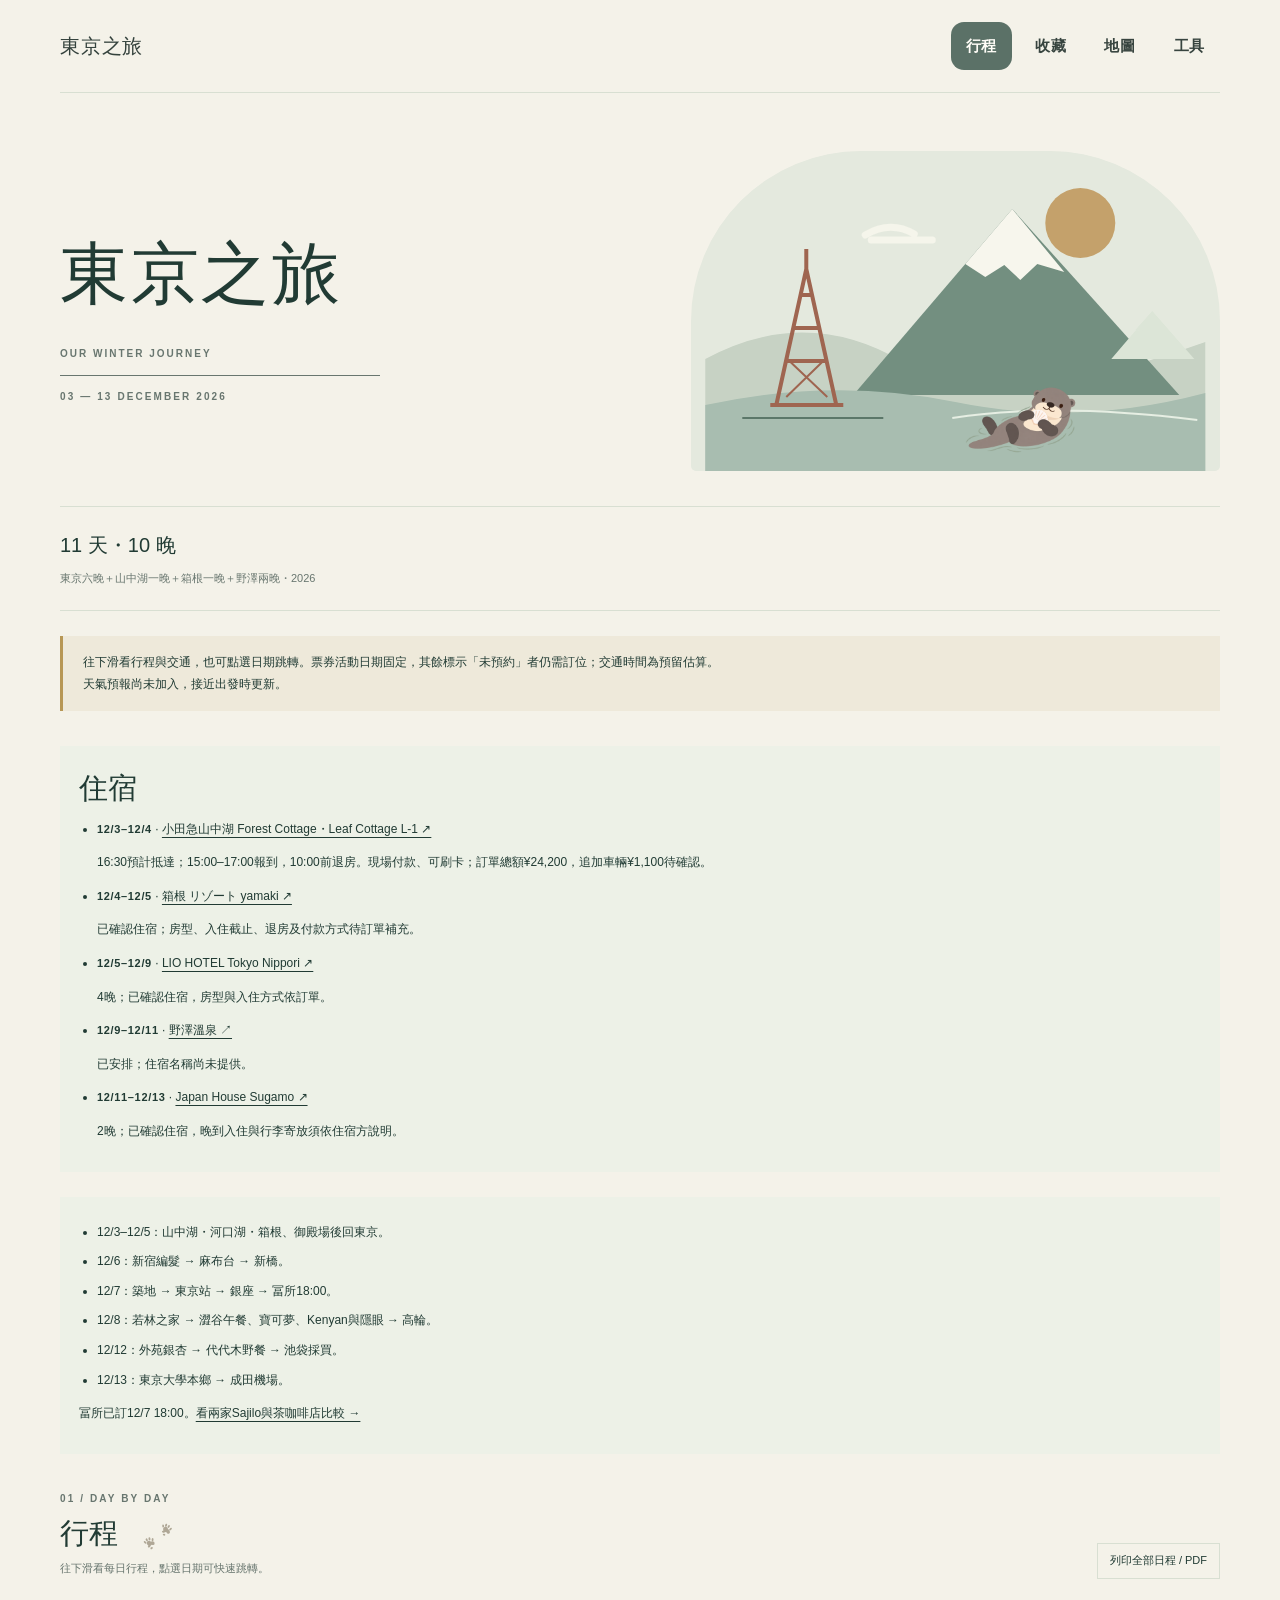
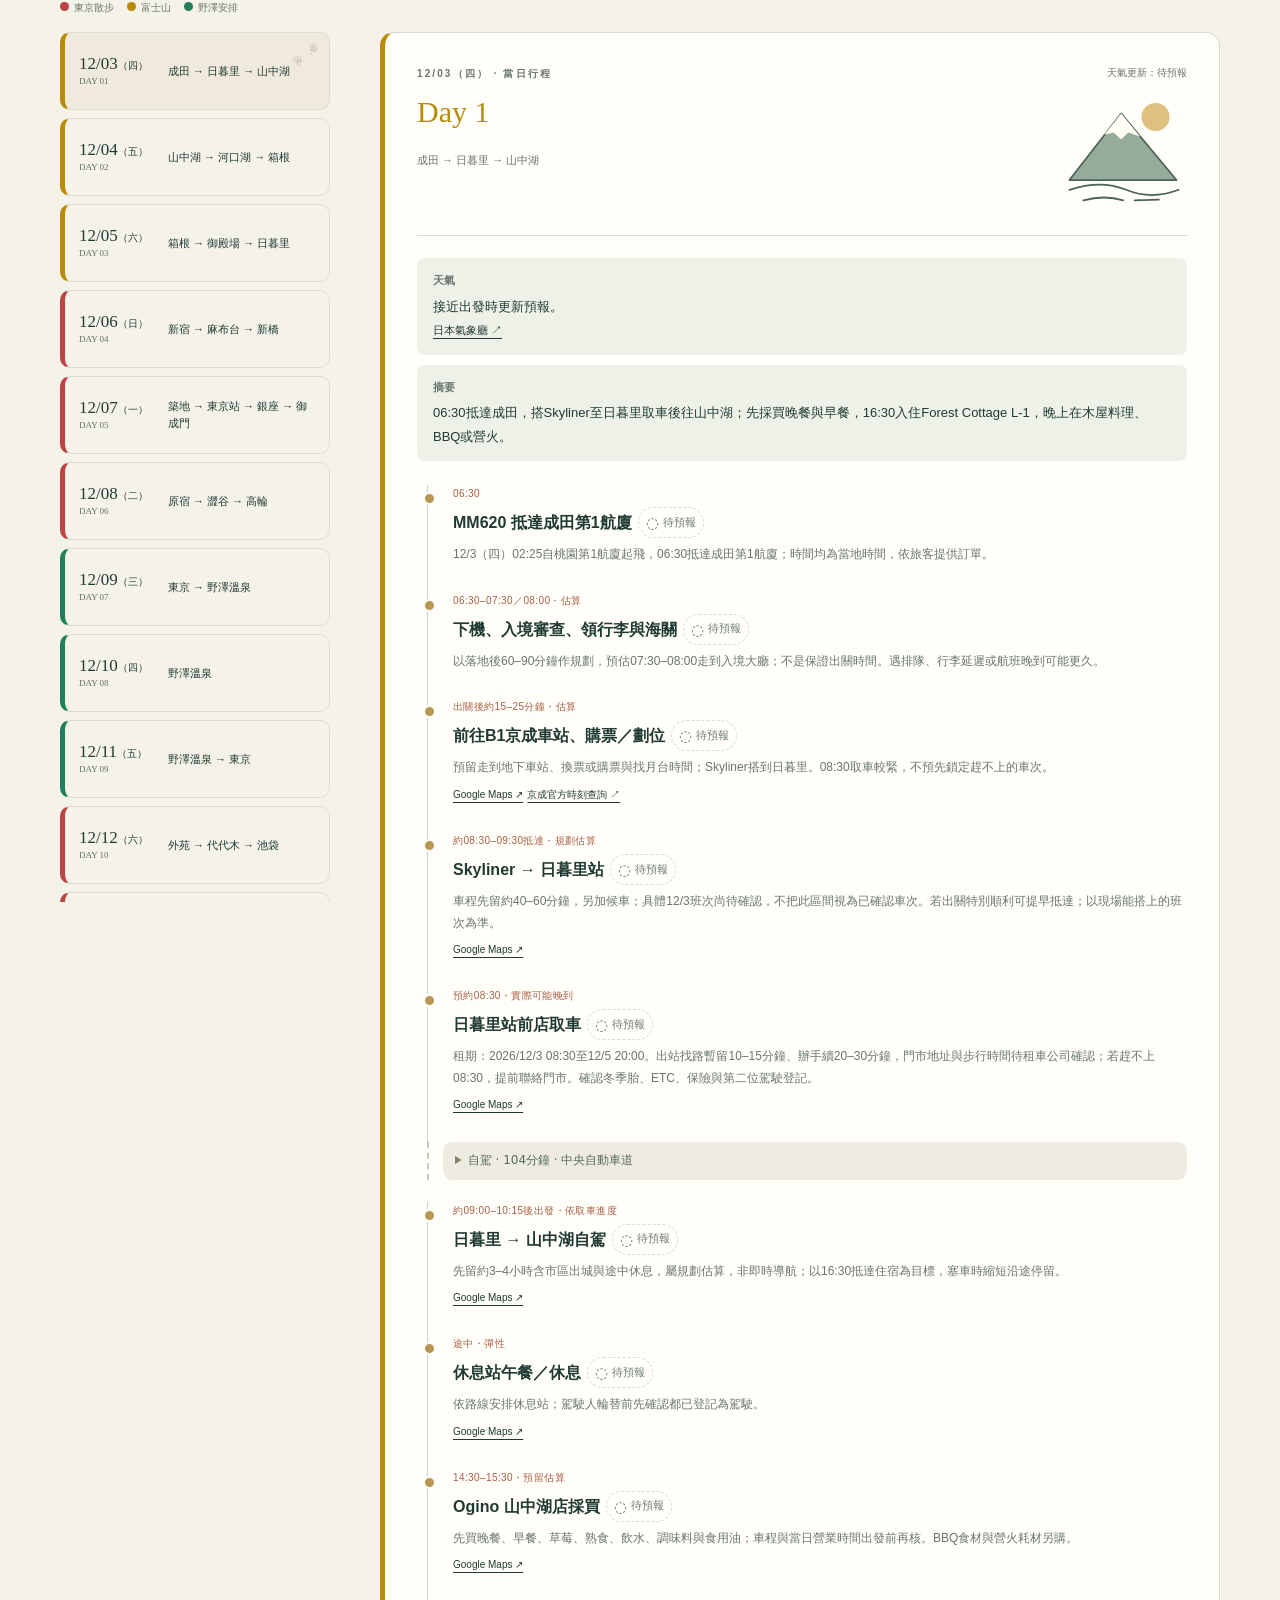
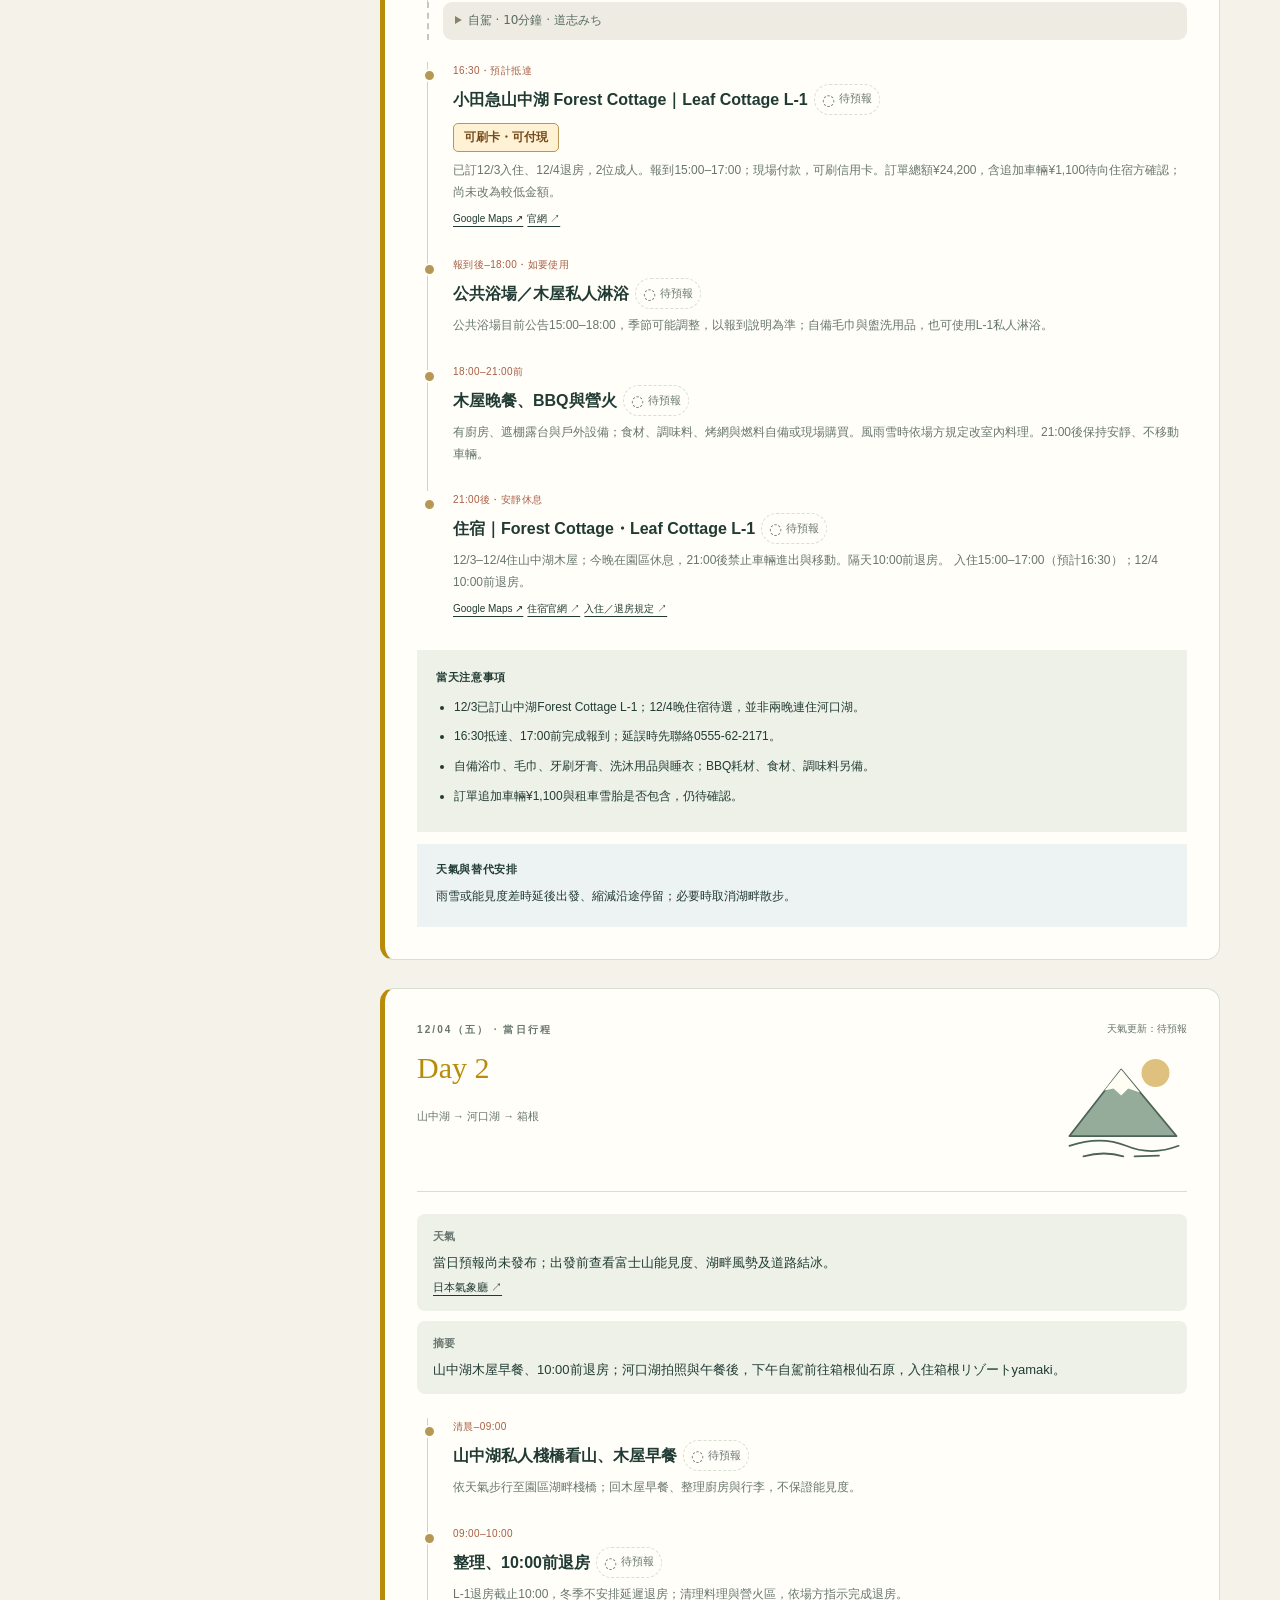
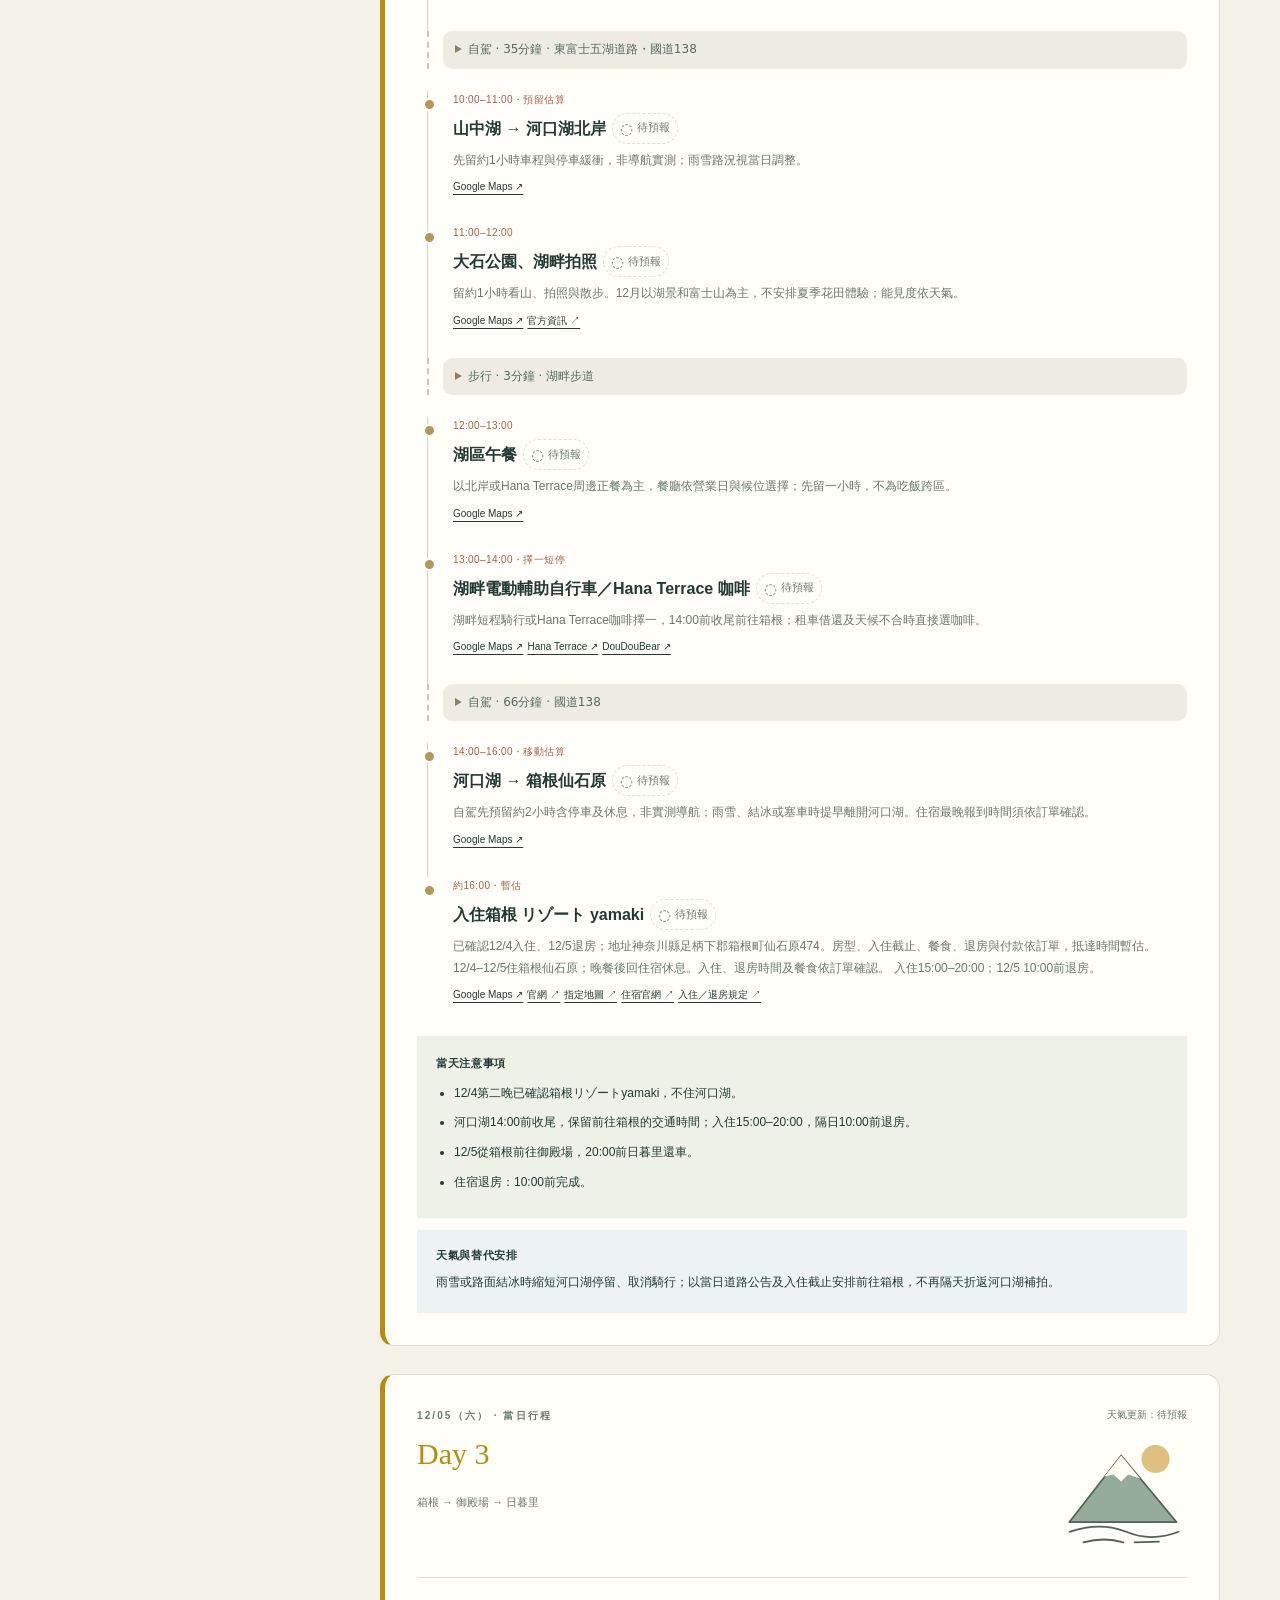
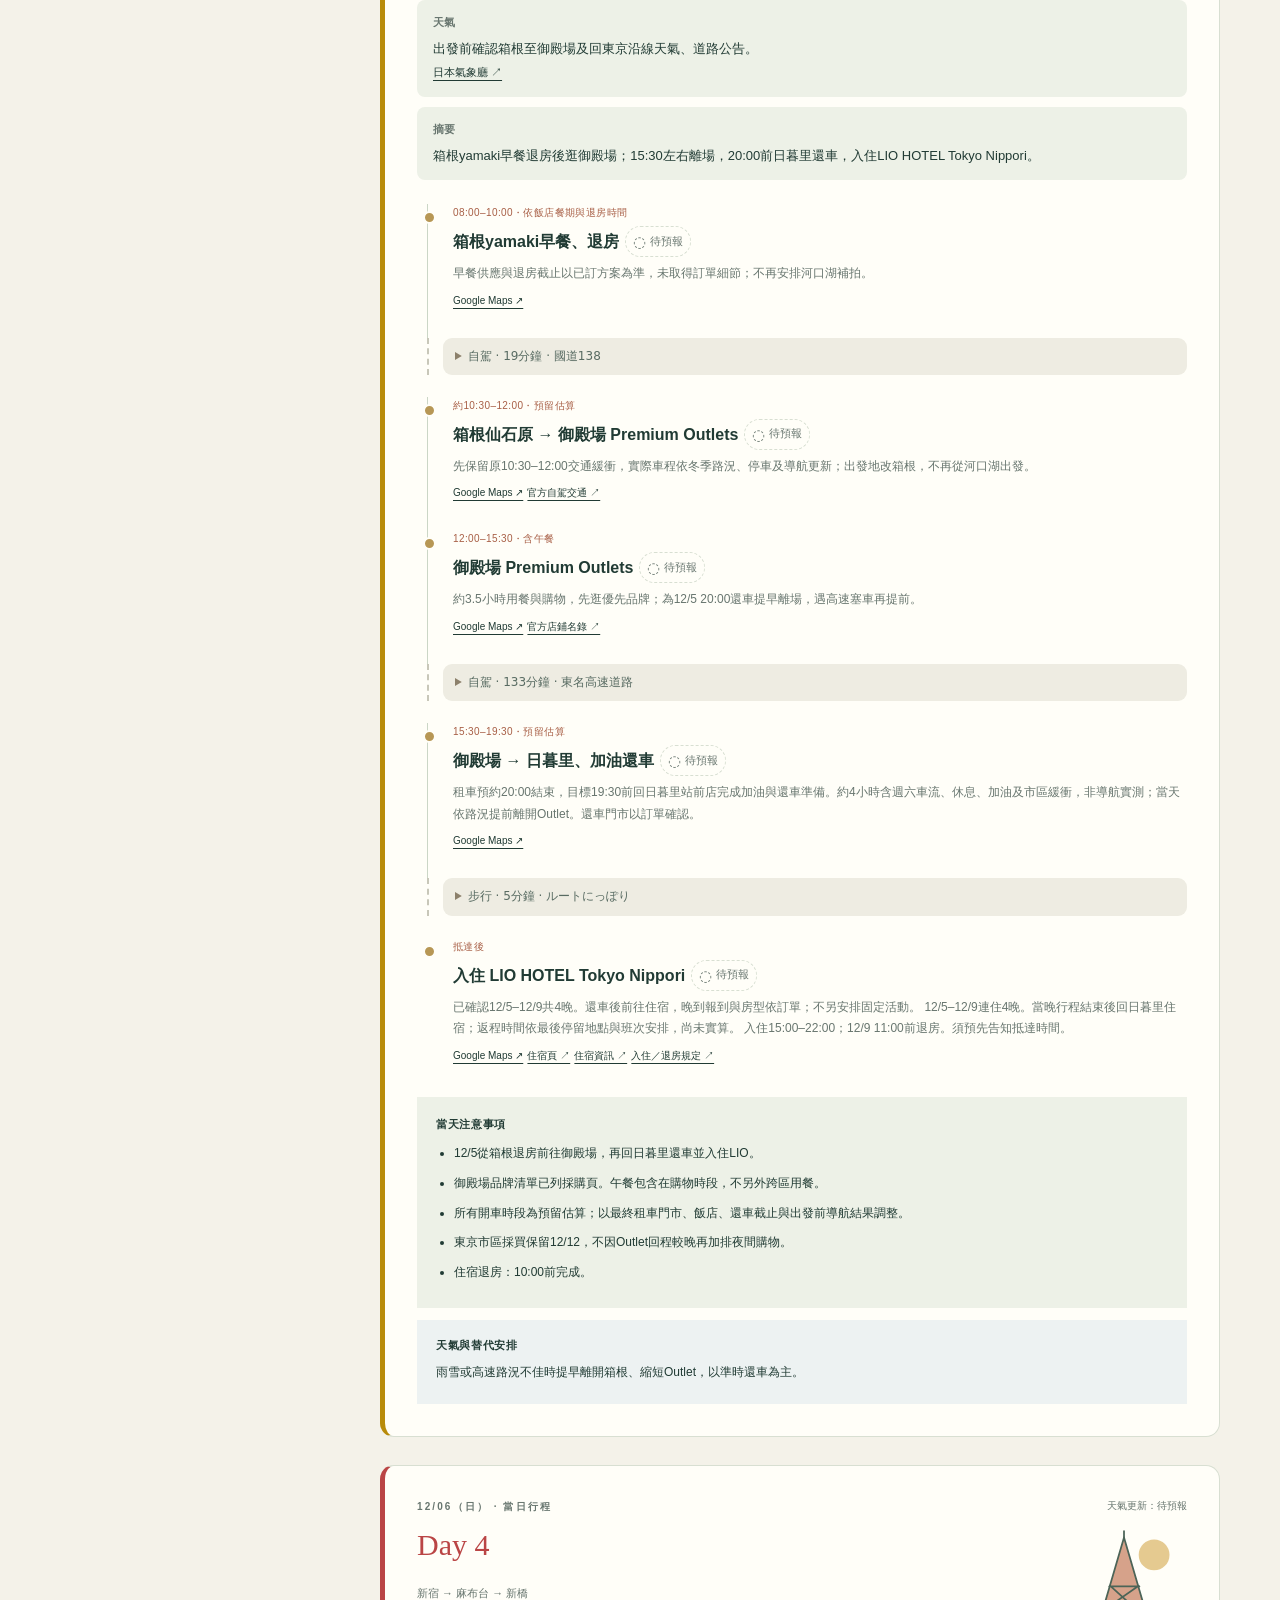
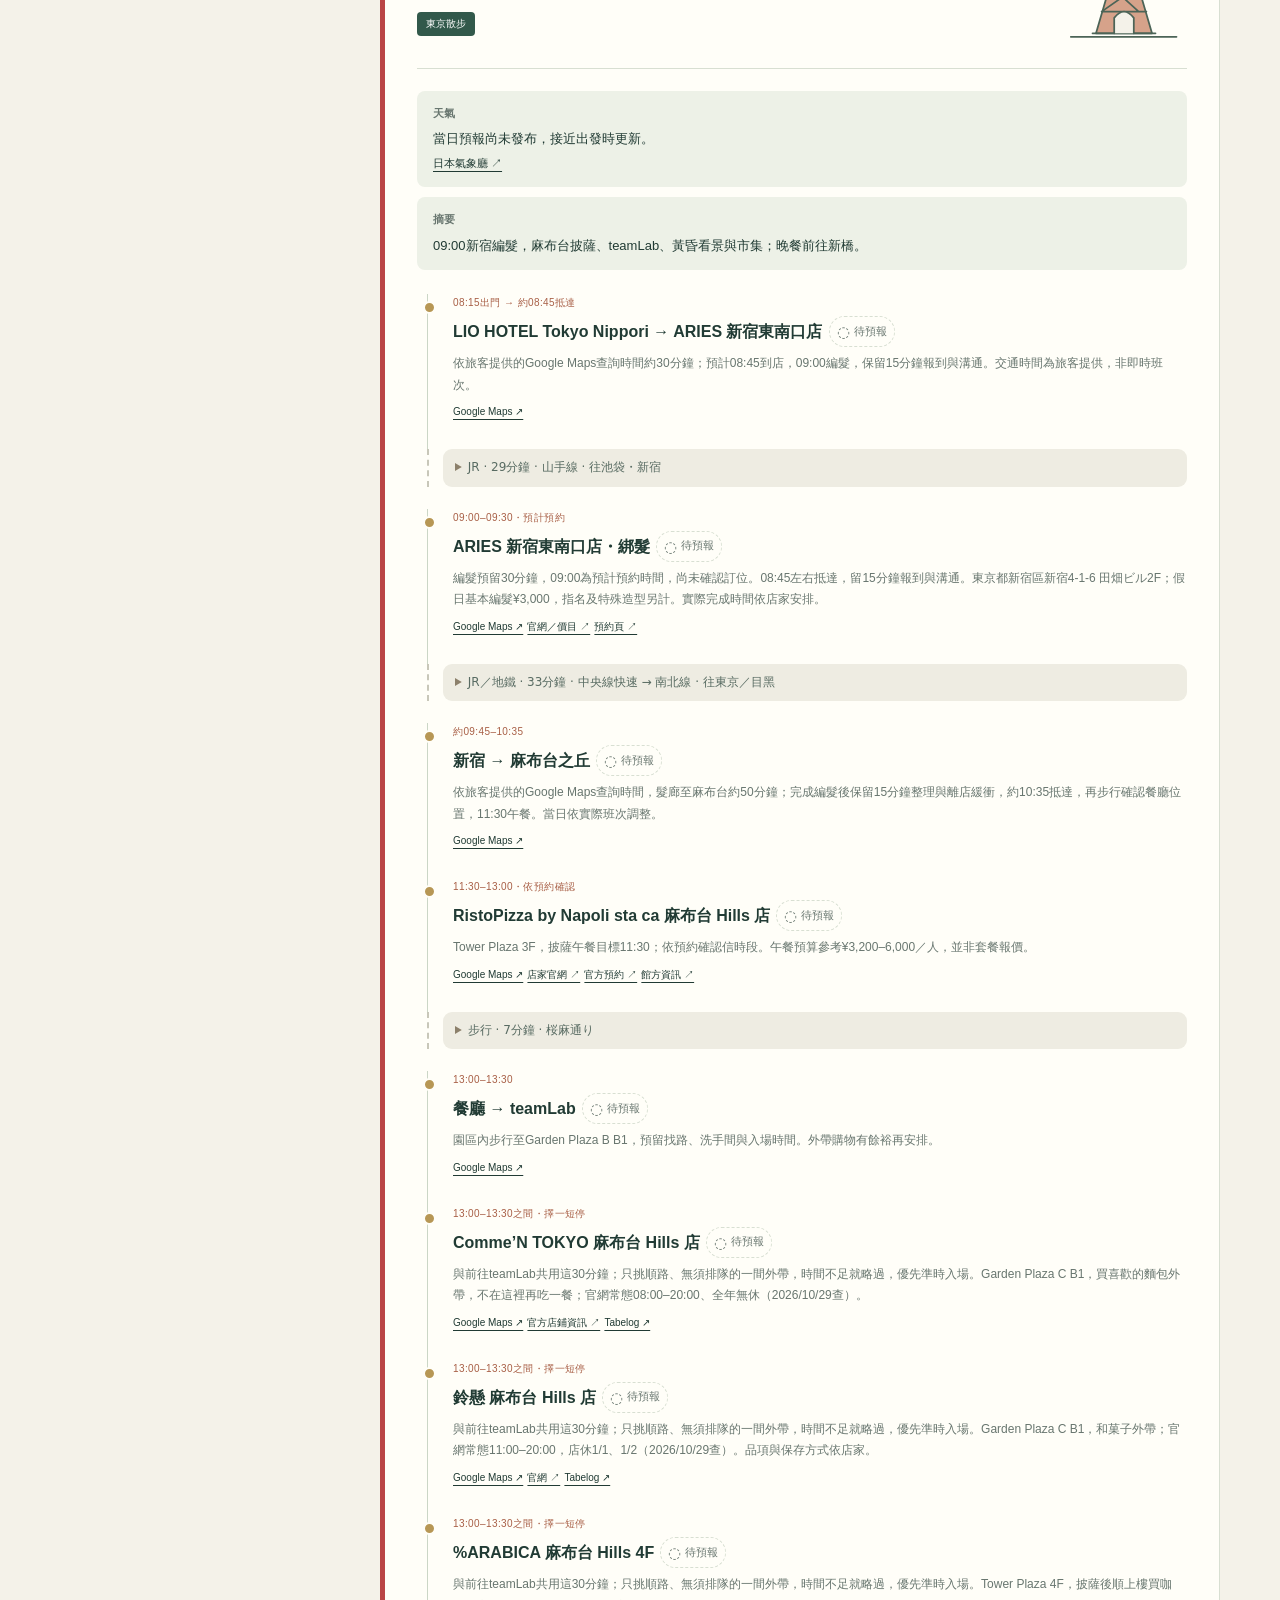
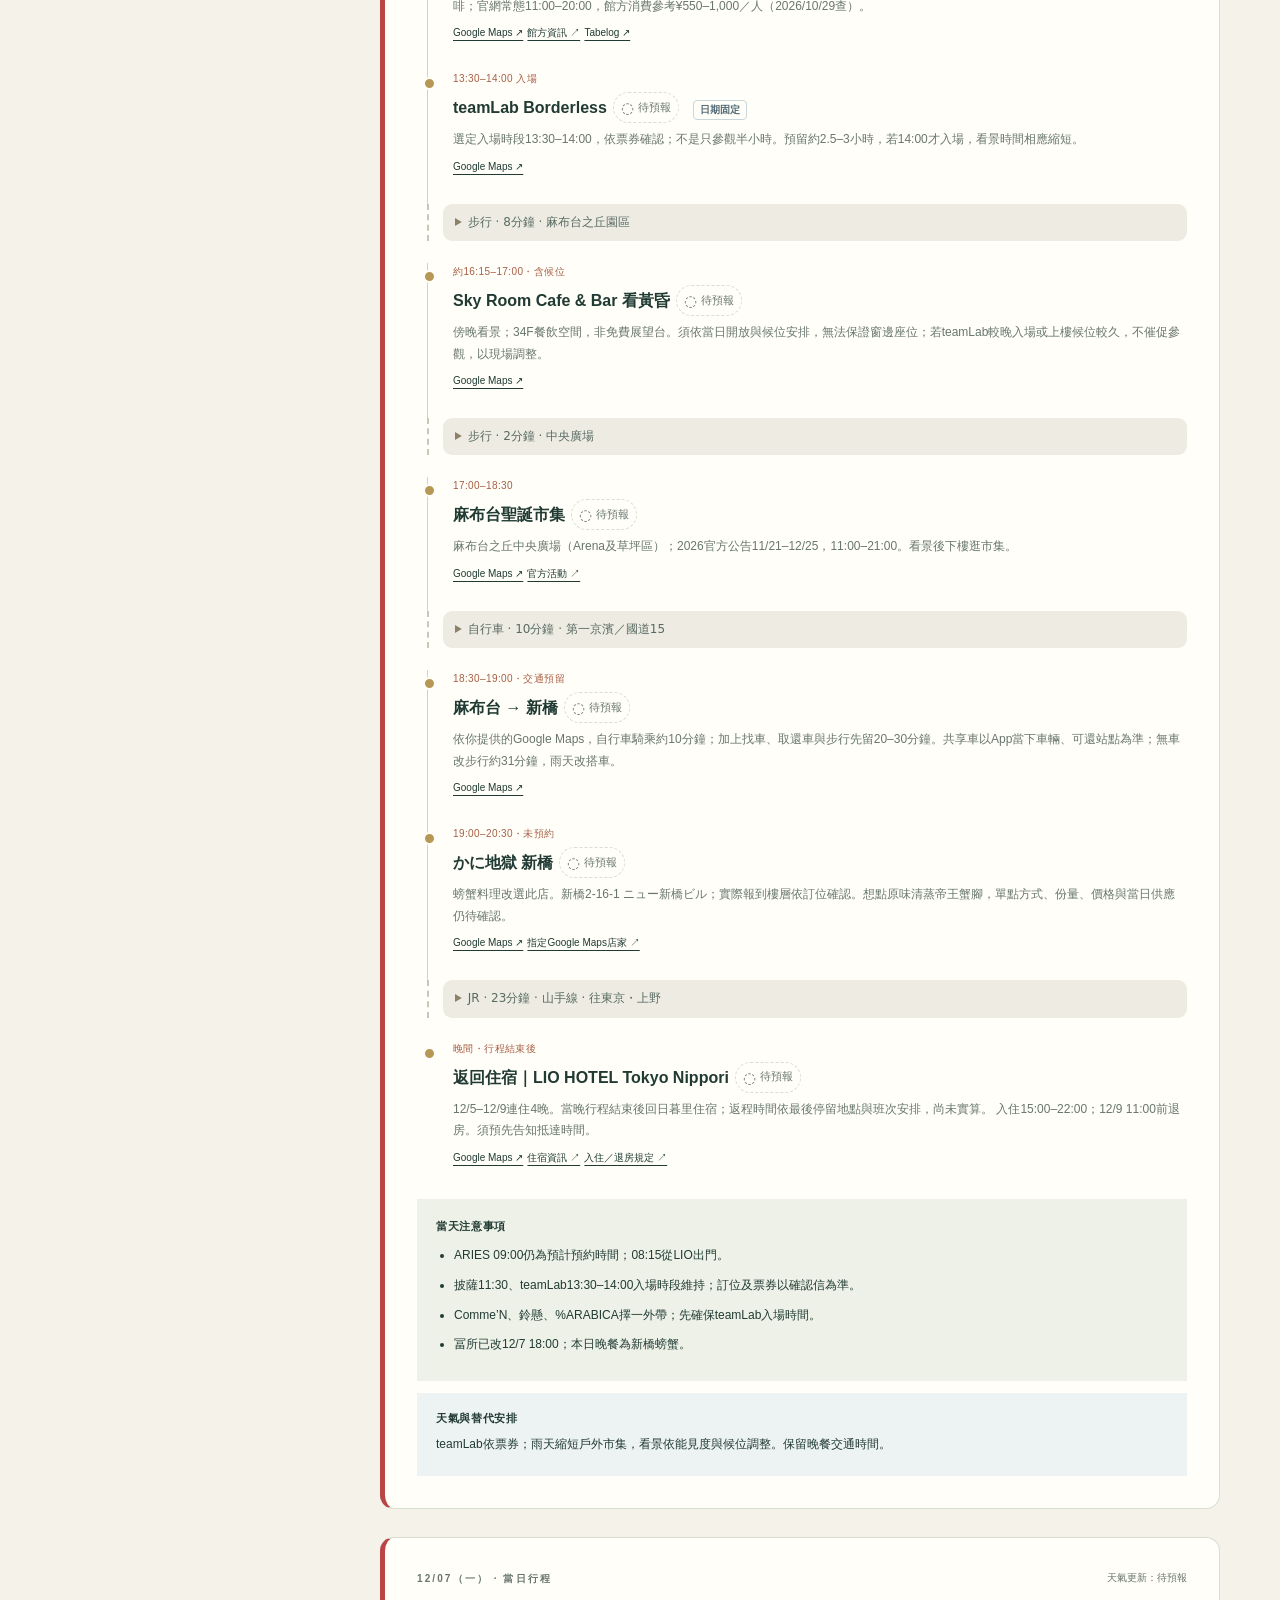
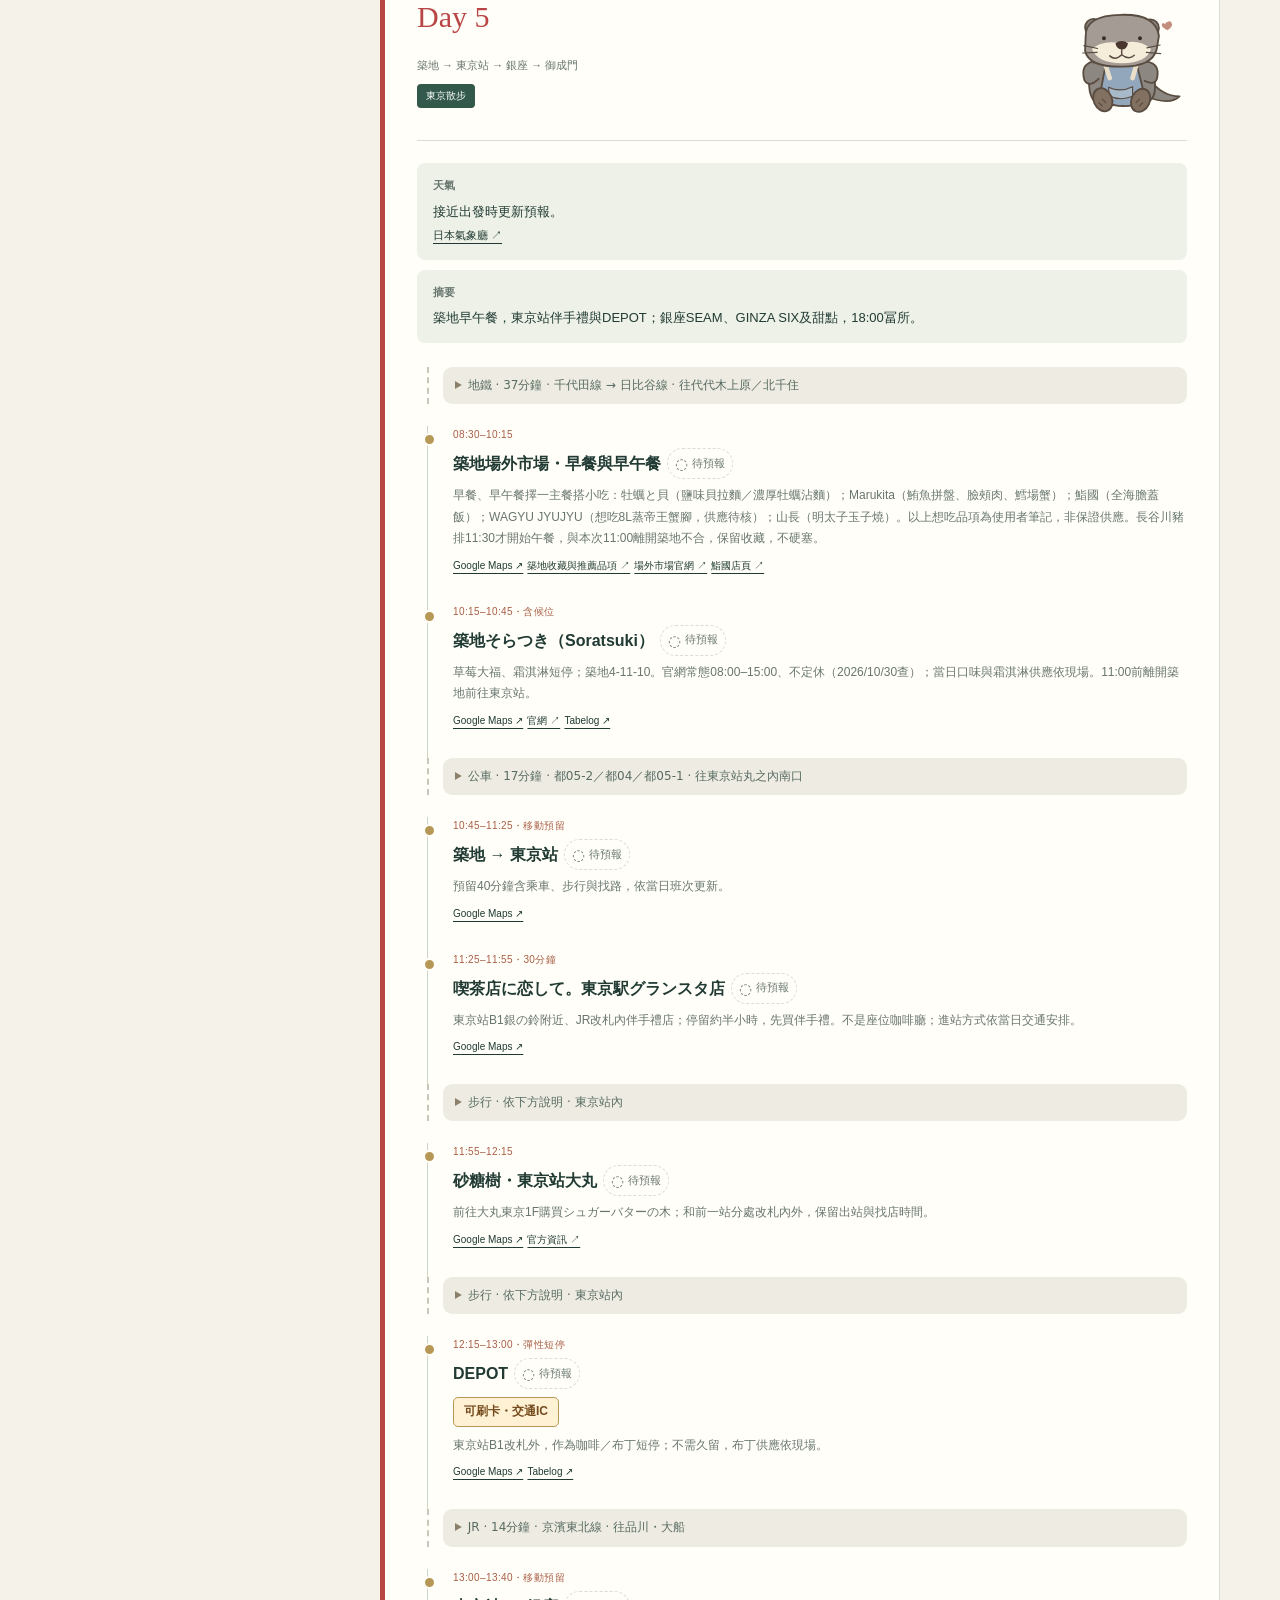
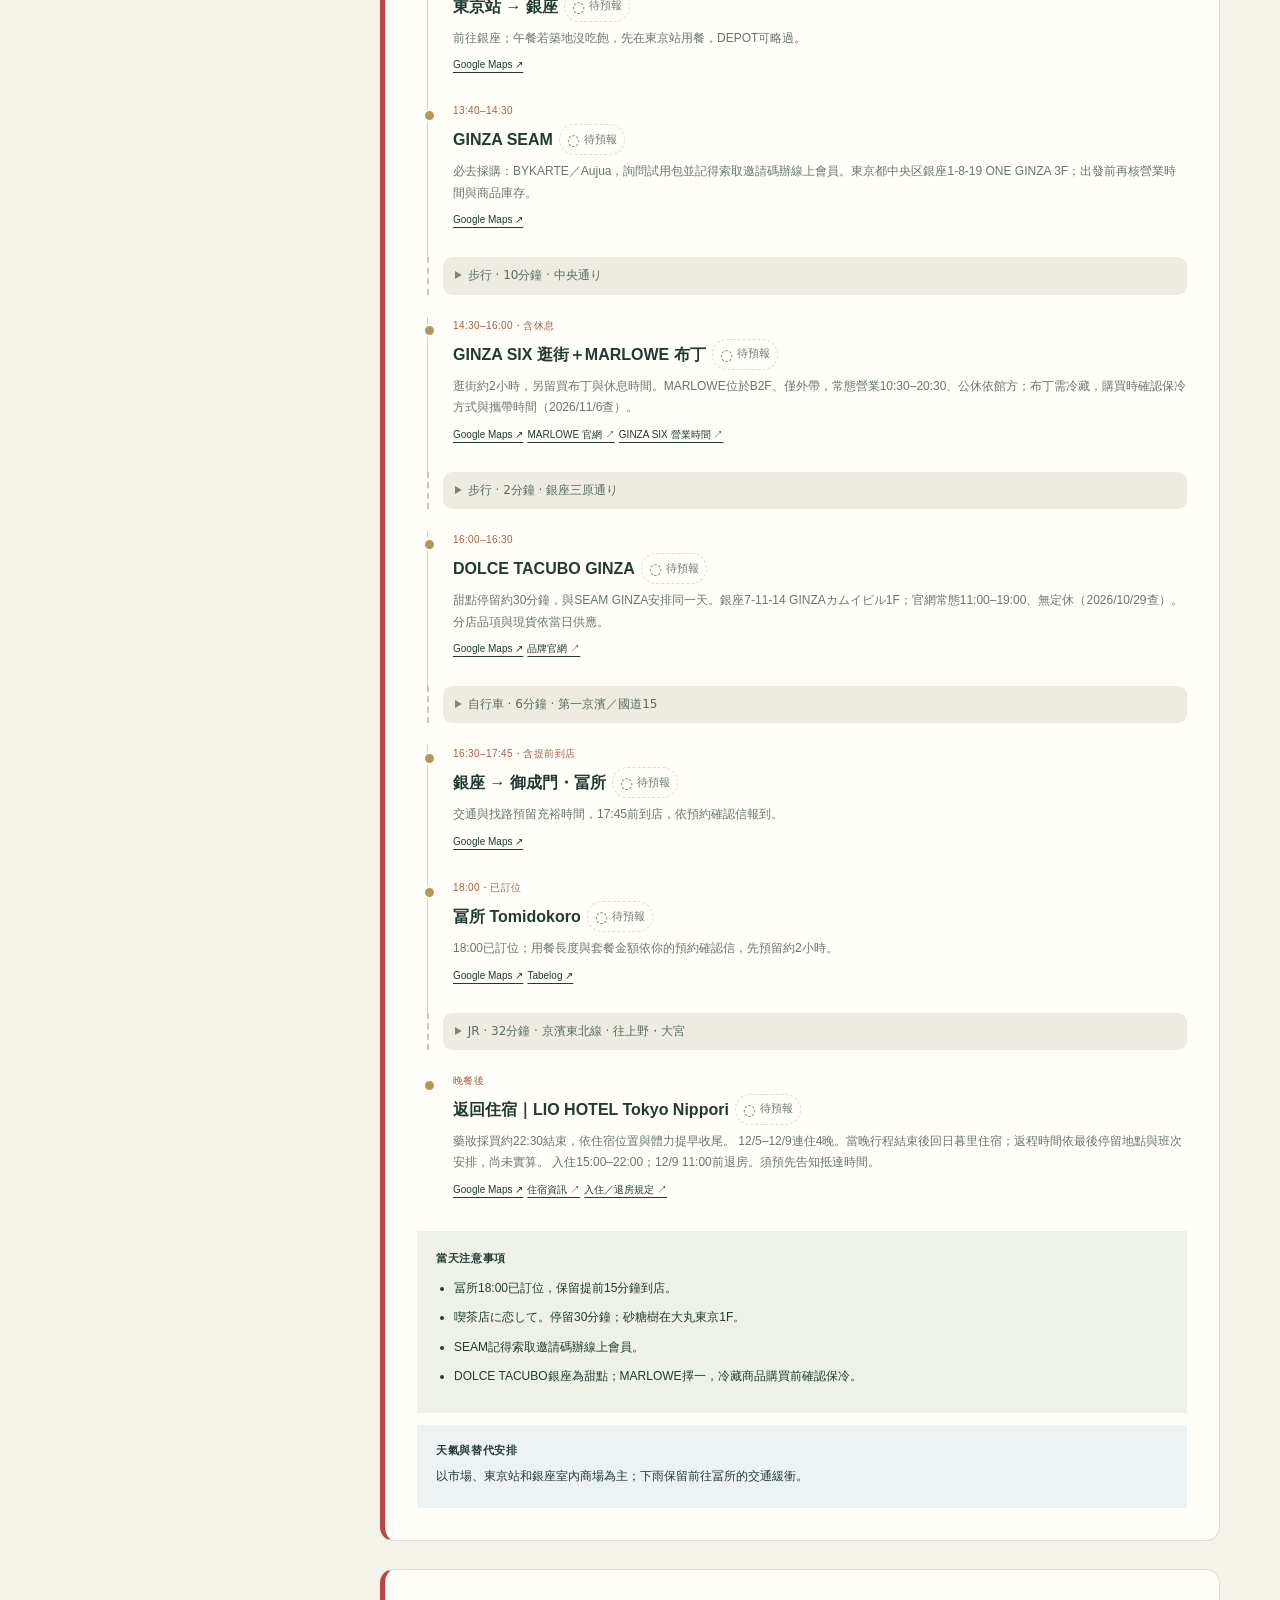
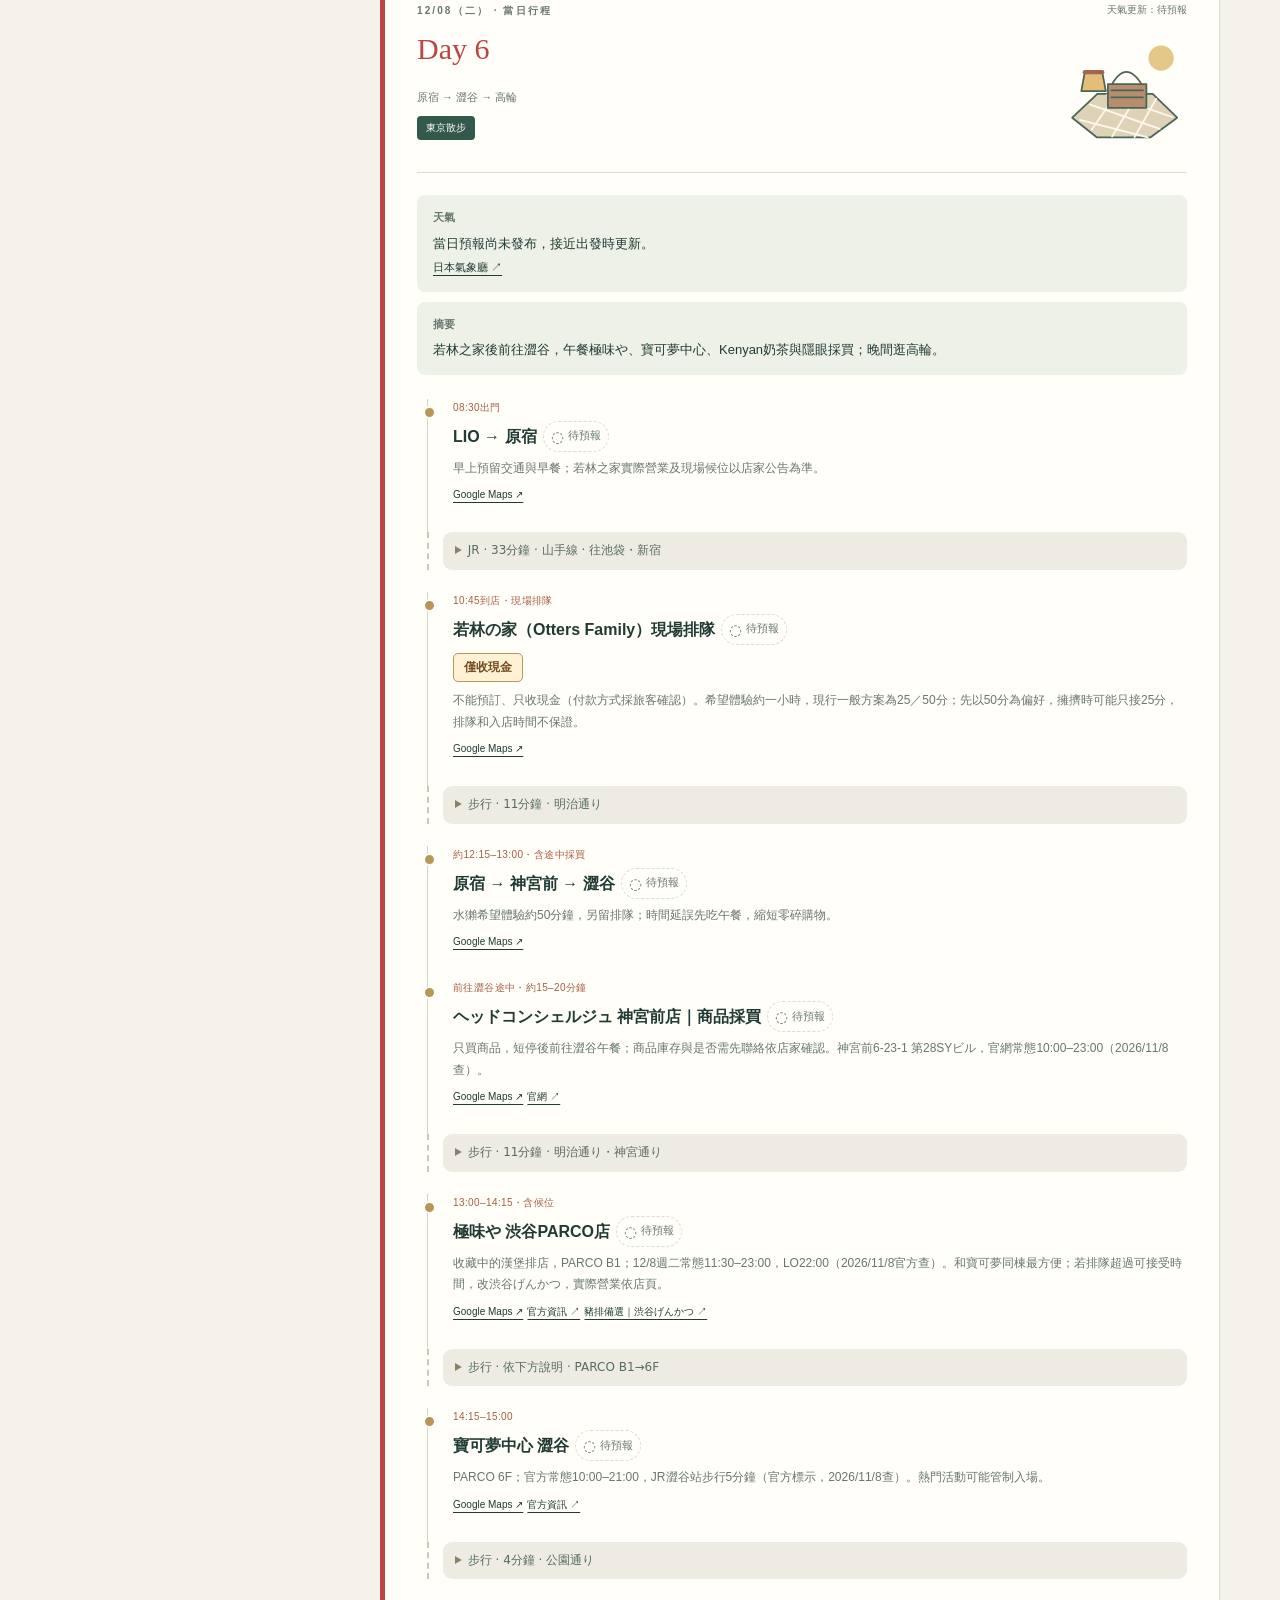
==== index.html @ 4a45d84f "Fill researched transport times and route directions" ====
<!doctype html><html lang="zh-Hant"><head><meta charset="utf-8"><meta name="viewport" content="width=device-width,initial-scale=1"><meta name="description" content="東京、河口湖與野澤的冬日旅行。逐日行程、交通與當天注意事項。"><title>東京之旅</title><style>
:root{--bg:#f4f2e9;--paper:#fffef8;--ink:#213b34;--muted:#68766f;--line:#d8dfd2;--green:#32594b;--gold:#b79755;--clay:#a85f46;--blue:#587b8a}*{box-sizing:border-box}html{scroll-behavior:smooth}body{margin:0;background:var(--bg);color:var(--ink);font:15px/1.8 -apple-system,BlinkMacSystemFont,"PingFang TC","Microsoft JhengHei",sans-serif}a{color:inherit;text-underline-offset:4px}button,select{font:inherit;color:inherit}button{cursor:pointer}button:focus-visible,a:focus-visible{outline:3px solid var(--gold);outline-offset:4px}.wrap{max-width:1220px;margin:auto;padding:0 30px}.top{display:flex;justify-content:space-between;padding:22px 0;border-bottom:1px solid var(--line);gap:15px;font-size:11px;letter-spacing:.13em}.top a{letter-spacing:0}.hero{display:grid;grid-template-columns:1.1fr 1fr;align-items:center;gap:50px;padding:58px 0 35px}.eyebrow{font-size:10px;letter-spacing:.21em;font-weight:600;color:var(--muted)}h1{font:500 clamp(42px,5.4vw,68px)/1.22 "Songti TC",serif;margin:17px 0 22px;letter-spacing:.04em}h1 em{font-style:normal;color:var(--clay)}.lead{font-size:14px;color:var(--muted);max-width:540px}.badge{display:inline-block;font-size:10px;border:1px solid var(--line);padding:3px 9px;margin:6px 5px 0 0}.art{position:relative;background:#e4e9de;border-radius:170px 170px 5px 5px;overflow:hidden;min-height:320px}.art svg{display:block;width:100%;height:320px}.art-caption{position:absolute;bottom:18px;left:24px;font:11px Georgia,serif;letter-spacing:.13em;color:#324b43}.summary{display:grid;grid-template-columns:repeat(2,1fr);border-top:1px solid var(--line);border-bottom:1px solid var(--line)}.summary>div{padding:20px;border-right:1px solid var(--line)}.summary>div:first-child{padding-left:0}.summary>div:last-child{border:0}.summary strong{display:block;font-size:20px;font-weight:500}.summary span{font-size:11px;color:var(--muted)}.notice{font-size:12px;border-left:3px solid var(--gold);background:#eee9da;padding:16px 20px;margin:25px 0 35px}.section-head{display:flex;align-items:end;justify-content:space-between;gap:20px;margin:36px 0 20px}h2{font:500 29px/1.5 "Songti TC",serif;margin:4px 0}.section-head p{font-size:11px;color:var(--muted);margin:0}.layout{display:grid;grid-template-columns:290px minmax(0,1fr);gap:30px;align-items:start}.days{display:grid;gap:7px;position:sticky;top:15px}.daybutton{border:1px solid var(--line);background:transparent;padding:12px 14px;text-align:left;display:grid;grid-template-columns:82px minmax(0,1fr);gap:7px;align-items:center}.daybutton[aria-pressed=true]{background:var(--green);color:#fffef8;border-color:var(--green)}.daybutton small{display:block;font-size:9px;line-height:1.6;opacity:.7}.daybutton .date{font:17px Georgia,serif}.daybutton .weekday{font-size:10px;margin-left:0}.daybutton .name{min-width:0;overflow-wrap:anywhere}.daybutton .name{font-size:11px;line-height:1.5}.daybutton.snow{border-left:3px solid var(--blue)}.daybutton.fuji{border-left:3px solid var(--gold)}.detail{background:var(--paper);border:1px solid var(--line);padding:32px;min-width:0;scroll-margin-top:18px}.detail .dayhead{display:flex;justify-content:space-between;gap:20px;border-bottom:1px solid var(--line);padding-bottom:20px;margin-bottom:22px}.detail h3{font:500 30px/1.4 "Songti TC",serif;margin:8px 0 12px}.detail .area{font-size:11px;color:var(--muted)}.daynumber{font:55px/1 Georgia,serif;color:#b7bdad}.description{font-size:13px;color:var(--muted);margin-bottom:25px}.stops{list-style:none;margin:0;padding:0 0 0 10px}.stop{position:relative;padding:0 0 26px 25px;border-left:1px solid #cbd6c6}.stop:last-child{border-left-color:transparent;padding-bottom:5px}.stop:before{content:"";position:absolute;left:-5px;top:7px;width:9px;height:9px;border-radius:50%;background:var(--gold);border:2px solid var(--paper)}.time{font-size:10px;color:var(--clay);letter-spacing:.04em}.stop h4{font-size:16px;font-weight:600;margin:4px 0 6px}.stop p{font-size:12px;margin:0;color:var(--muted)}.payment{display:inline-block;margin:2px 0 8px;padding:3px 10px;border:1px solid #b79755;border-radius:5px;background:#fff1d4;color:#744b1d;font-size:12px;font-weight:600}.payment.cashless{background:#e7eff4;border-color:#7895a7;color:#34576e}.maplink{font-size:10px;display:inline-block;margin-top:6px}.info{background:#edf1e7;padding:17px 19px;margin-top:25px;font-size:12px}.info strong,.rain strong{font-size:11px;letter-spacing:.06em}.info ul{padding-left:18px;margin:8px 0 0}.info li{margin:8px 0}.rain{background:#edf2f2;padding:15px 19px;margin-top:12px;font-size:12px}.rain p{margin:5px 0}.swap{border:1px solid var(--line);padding:20px;margin:24px 0;background:#fffdf5;display:flex;gap:20px;align-items:center;justify-content:space-between}.swap p{font-size:12px;margin:5px 0;color:var(--muted)}.swap button{border:1px solid var(--green);background:var(--green);color:white;padding:8px 14px;font-size:12px;white-space:nowrap}.swap h3{font-size:15px;margin:0}.lower{display:grid;grid-template-columns:1fr 1fr;gap:30px;margin:45px 0}.panel{border-top:2px solid var(--green);padding-top:18px}.panel h3{font:500 24px/1.5 "Songti TC",serif;margin:0 0 15px}.checklist{font-size:12px;padding-left:18px;color:var(--muted)}.checklist li{margin:10px 0}.sources a{display:block;font-size:12px;margin:10px 0}.foot{border-top:1px solid var(--line);padding:22px 0 35px;font-size:10px;color:var(--muted)}.printbutton{border:1px solid var(--line);background:transparent;padding:7px 12px;font-size:11px}.legend{font-size:10px;color:var(--muted);margin-bottom:15px}.dot{display:inline-block;width:7px;height:7px;border-radius:50%;background:var(--blue);margin:0 5px 0 10px}.dot:first-child{margin-left:0}[hidden]{display:none!important}.sr-only{position:absolute;width:1px;height:1px;overflow:hidden;clip:rect(0,0,0,0)}
@media(max-width:800px){.wrap{padding:0 20px}.top{font-size:9px;letter-spacing:.04em}.hero{gap:22px;padding:32px 0;grid-template-columns:1fr}.hero h1{font-size:46px}.art{min-height:190px;border-radius:100px 100px 4px 4px}.art svg{height:190px}.summary>div{padding:16px 10px}.summary strong{font-size:16px}.summary span{font-size:9px}.layout{grid-template-columns:1fr;gap:18px}.days{position:static;display:flex;overflow-x:auto;padding-bottom:8px;scroll-snap-type:x mandatory}.daybutton{min-width:130px;grid-template-columns:1fr;gap:4px;scroll-snap-align:start;padding:10px}.daybutton .date{font-size:16px}.daybutton .name{font-size:10px}.daybutton small{display:none}.detail{padding:23px}.detail h3{font-size:26px}.daynumber{font-size:42px}.swap{display:block}.swap button{margin-top:12px}.lower{grid-template-columns:1fr;margin:32px 0;gap:28px}.section-head{align-items:start}.section-head h2{font-size:26px}.notice{padding:14px 17px}.lead{font-size:13px}}
@media print{@page{size:A4;margin:14mm}.wrap{padding:0;max-width:none}body{background:white}.hero{padding:15px 0;grid-template-columns:1fr 1fr;gap:20px}.hero h1{font-size:32pt}.art,.art svg{min-height:180px;height:180px}.days,.swap,.printbutton,.top a,.payment{display:inline-block;margin:2px 0 8px;padding:3px 10px;border:1px solid #b79755;border-radius:5px;background:#fff1d4;color:#744b1d;font-size:12px;font-weight:600}.payment.cashless{background:#e7eff4;border-color:#7895a7;color:#34576e}.maplink{display:none!important}.layout{display:block}.daypanel[hidden],.daypanel{display:block!important;margin-bottom:18px;break-inside:avoid}.detail{padding:20px;min-height:0}.detail h3{font-size:22pt}.description,.stop p,.info,.rain{font-size:9pt}.stop{padding-bottom:14px}.lower{display:block}.panel{margin-bottom:20px;break-inside:avoid}.summary strong{font-size:15pt}*{-webkit-print-color-adjust:exact;print-color-adjust:exact}}
.daybutton.city{border-left:3px solid var(--green)}.legend .city-dot{background:var(--green)}.day-summary{display:grid;grid-template-columns:1fr;gap:10px;margin:0 0 24px}.day-summary>div{padding:13px 16px;background:#edf1e7;border-radius:8px;font-size:13px}.day-summary strong{display:block;font-size:11px;color:var(--muted);margin-bottom:4px}.day-summary p{margin:0}.day-summary a{font-size:11px}.weather-rule{border:1px solid var(--line);padding:18px 22px;margin:25px 0;font-size:12px}.weather-rule p{margin:6px 0}.fixed-label{display:inline-block;font-size:10px;color:#536a75;border:1px solid #c8d5da;border-radius:4px;padding:0 6px;margin-left:8px}.legend .dot{width:9px;height:9px}.day-city{background:var(--green);color:#fff;padding:3px 9px;border-radius:4px;display:inline-block;font-size:10px;margin-top:7px}header nav{display:flex;gap:16px;flex-wrap:wrap;font-size:13px}header nav a[aria-current=page]{color:#946e5c;text-decoration-thickness:2px}header{gap:18px;flex-wrap:wrap}@media(max-width:640px){header nav{gap:12px;font-size:12px}}/* shared-nav-style */
/* All days remain visible; the date rail follows the reading position. */
#panels{display:grid;gap:28px;min-width:0}.daypanel{border-radius:14px;scroll-margin-top:24px}.days{max-height:calc(100vh - 30px);overflow-y:auto;overscroll-behavior:contain;padding-right:5px}.daybutton{border-radius:10px}.daybutton[aria-pressed=true]{background:#5b7167;border-color:#5b7167}
@media(max-width:800px){.days{position:sticky;top:0;z-index:5;background:var(--bg);max-height:none;width:100%;flex-wrap:nowrap;padding:9px 0;box-shadow:0 1px 0 var(--line)}.daypanel{scroll-margin-top:125px}#panels{gap:22px}}
@media(prefers-reduced-motion:reduce){html{scroll-behavior:auto}}
@media print{.days{display:none!important}#panels{display:block}.daypanel{margin-bottom:20px}}

/* Equal date controls and calm native scrolling. */
.days{scroll-behavior:smooth;scrollbar-gutter:stable;gap:8px}.daybutton{height:78px;min-height:78px;max-height:78px;flex-shrink:0;transition:background-color .2s ease,color .2s ease,border-color .2s ease}.daybutton .date{white-space:nowrap}.daybutton small{white-space:nowrap;font-family:inherit;letter-spacing:0;font-size:9px}.daybutton .name{display:-webkit-box;-webkit-box-orient:vertical;-webkit-line-clamp:2;overflow:hidden;line-height:1.55;max-height:3.1em;overflow-wrap:anywhere}.daypanel{overflow-anchor:none}
@media(max-width:800px){.days{scroll-snap-type:none;-webkit-overflow-scrolling:touch}.daybutton{width:152px;min-width:152px;height:80px;min-height:80px;max-height:80px;grid-template-rows:24px 32px;gap:2px}.daypanel{scroll-margin-top:115px}}
@media(prefers-reduced-motion:reduce){.days{scroll-behavior:auto}.daybutton{transition:none}}
.journey-subtitle{margin:-8px 0 24px;letter-spacing:.2em;color:var(--muted)}
@media(max-width:640px){.daybutton .date .weekday{font-size:11px;font-family:inherit;white-space:nowrap}}
.transport-leg{list-style:none!important;margin:0 0 22px!important;padding:0 0 0 14px!important;border-left:2px dashed #c8c7b9}.transport-leg summary{cursor:pointer;font:500 12px/1.6 system-ui,sans-serif;color:#586b62;padding:9px 12px;background:#eeece2;border-radius:9px}.transport-leg p{font-size:12px;margin:9px 12px}.transport-leg a{font-size:12px;margin:0 12px}.transport-leg summary::marker{color:#8c806b}</style><style id="site-navigation-style">/* Shared, quiet navigation inspired by the trip reference. */
nav.site-nav{display:flex!important;align-items:center;justify-content:flex-start;gap:8px!important;flex-wrap:nowrap!important;overflow-x:auto;max-width:100%;width:100%;scrollbar-width:thin;padding:8px 0!important;margin:0!important;background:transparent;font-family:"Noto Sans TC","PingFang TC","Microsoft JhengHei",system-ui,sans-serif;font-style:normal;}
nav.site-nav a{display:inline-flex;align-items:center;justify-content:center;flex:0 0 auto;min-height:52px;padding:12px 23px!important;margin:0!important;border:0!important;border-radius:13px;background:transparent;color:#37443f!important;font-size:17px!important;font-weight:600!important;line-height:1.5;letter-spacing:.045em;text-decoration:none!important;white-space:nowrap;box-shadow:none;transition:background .16s,color .16s;}
nav.site-nav a:hover{background:#e3e7dc;color:#37443f!important;}
nav.site-nav a[aria-current="page"]{background:#5b7167!important;color:#fffdf7!important;}
nav.site-nav a:focus-visible{outline:2px solid #5b7167;outline-offset:3px;}
@media(max-width:700px){nav.site-nav{gap:5px!important;}nav.site-nav a{min-height:43px;padding:10px 14px!important;font-size:14px!important;border-radius:11px;}}
@media print{nav.site-nav{display:none!important;}}

.site-header{display:flex;align-items:center;justify-content:space-between;gap:24px;width:100%;min-width:0}.site-brand{flex:0 0 auto;color:#34423d;text-decoration:none;font:600 20px/1.5 "PingFang TC","Microsoft JhengHei",sans-serif;letter-spacing:.04em;white-space:nowrap}.site-header nav.site-nav{width:auto;max-width:calc(100% - 130px);margin-left:auto!important;justify-content:flex-end;padding:0!important}.site-header nav.site-nav a{padding:11px 15px!important;font-size:15px!important;min-height:48px}.top:has(.site-header){display:block}header:has(>.site-header){display:block}
@media(max-width:800px){.site-header{flex-wrap:wrap;gap:12px}.site-brand{font-size:18px}.site-header nav.site-nav{max-width:100%;width:100%;justify-content:flex-start}.site-header nav.site-nav a{padding:9px 12px!important;font-size:14px!important;min-height:42px}}

.site-header .site-brand{font-family:"Noto Sans TC","PingFang TC","Microsoft JhengHei",system-ui,sans-serif!important;font-size:20px!important;font-weight:600!important;font-style:normal!important;letter-spacing:.04em!important;line-height:1.5!important;text-decoration:none!important}

.site-header .site-brand{font-family:"Songti TC","Noto Serif TC","PMingLiU",serif!important;font-weight:500!important}h1,h2,h3{font-family:"Songti TC","Noto Serif TC","PMingLiU",serif!important;font-weight:500}

/* Destination colors stay visible even when a day is selected. */
.daybutton.city,.daypanel.city{--destination:#ba4545;--destination-soft:#fbe9e6}
.daybutton.fuji,.daypanel.fuji{--destination:#b88b0a;--destination-soft:#fff5cb}
.daybutton.snow,.daypanel.snow{--destination:#21805b;--destination-soft:#e7f2eb}
.daybutton.city,.daybutton.fuji,.daybutton.snow{border-left:5px solid var(--destination);background:transparent}
.daybutton.city[aria-pressed=true],.daybutton.fuji[aria-pressed=true],.daybutton.snow[aria-pressed=true]{background:#e8dcc3;border-color:#cfc0a2;border-left-color:var(--destination);color:var(--ink)}
.daypanel.city,.daypanel.fuji,.daypanel.snow{border-left:5px solid var(--destination)}

.daypanel .dayhead h3{color:var(--destination,var(--ink))}
.otter-title{display:flex;align-items:center;gap:8px}.otter-title h1{flex-shrink:0}.otter-friend{width:clamp(85px,12vw,145px);height:auto;transform:rotate(5deg)}.otter-tracks{width:65px;height:24px;vertical-align:middle;margin-left:10px;opacity:.7}.footer-otter{display:block;width:68px;height:auto;margin:0 auto 8px}@media(max-width:480px){.otter-friend{width:85px}.otter-title{gap:0}}@media print{.otter-friend{width:80px}}
.day-theme-art{width:126px;height:126px;object-fit:contain;align-self:center;flex:0 0 auto}.dayhead>div{min-width:0}@media(max-width:600px){.day-theme-art{width:94px;height:105px}.detail .dayhead{gap:10px}}@media(max-width:360px){.day-theme-art{width:72px;height:90px}}

.daybutton{position:relative;isolation:isolate;overflow:hidden}
.daybutton.city[aria-pressed=true],.daybutton.fuji[aria-pressed=true],.daybutton.snow[aria-pressed=true]{background:rgba(218,201,166,.18);border-color:var(--line);border-left-color:var(--destination);color:var(--ink)}
.daybutton[aria-pressed=true]::after{content:"";position:absolute;right:4px;top:2px;width:72px;height:72px;background:url('assets/otter-trail.svg') center/contain no-repeat;opacity:.2;pointer-events:none;z-index:-1}
@media(prefers-reduced-motion:no-preference){.daybutton[aria-pressed=true]::after{animation:paw-stamp .25s ease-out}@keyframes paw-stamp{from{opacity:0;transform:translateY(-3px) scale(1.07)}to{opacity:.2;transform:none}}}

.daybutton[aria-pressed=true]::after{width:32px;height:32px;right:7px;top:5px;opacity:.25;z-index:0}
.daybutton .date{padding-right:23px}
.otter-tracks{width:47px;height:32px;object-fit:contain;opacity:.65}
.footer-otter{width:100px}
@media(prefers-reduced-motion:no-preference){@keyframes paw-stamp{from{opacity:0;transform:translateY(-2px)}to{opacity:.25;transform:none}}}
.journey-meta{width:min(100%,320px);margin-top:8px}.journey-divider{border:0;border-top:1px solid #68766f;margin:12px 0}.journey-meta .eyebrow{line-height:1.8}.journey-meta .journey-subtitle{margin:0}
.footer-otter{width:190px;max-width:60%;height:auto}
.summary{grid-template-columns:1fr}.summary>div{border-right:0}

/* Weather is populated only from dated forecasts, never inferred from seasonal averages. */
.dayhead-side{display:flex;flex-direction:column;align-items:flex-end;gap:8px;flex:0 0 auto;max-width:45%}.weather-updated{font-size:10px;color:var(--muted);text-align:right;line-height:1.6}.stop h4{display:flex;align-items:baseline;flex-wrap:wrap;gap:6px}.stop-weather{display:inline-flex;align-items:center;gap:4px;font-size:11px;font-weight:400;color:var(--muted);border:1px solid var(--line);border-radius:20px;padding:1px 7px;white-space:nowrap}.stop-weather .weather-symbol{font-size:15px}.stop-weather.pending{border-style:dashed}@media(max-width:600px){.dayhead-side{max-width:44%}.weather-updated{font-size:9px}.stop-weather{font-size:10px}}
</style></head><body><div class="wrap"><header class="top"><div class="site-header"><a class="site-brand" href="itinerary.html">東京之旅</a><nav class="site-nav" aria-label="網站頁面"><a href="itinerary.html" aria-current="page">行程</a><a href="collections.html">收藏</a><a href="map.html">地圖</a><a href="tools.html">工具</a></nav></div></header><main><section class="hero"><div><div class="otter-title"><h1>東京之旅</h1></div><div class="journey-meta"><div class="eyebrow journey-subtitle">OUR WINTER JOURNEY</div><hr class="journey-divider"><div class="eyebrow journey-dates">03 — 13 DECEMBER 2026</div></div></div><div class="art"><svg role="img" aria-label="東京鐵塔、富士山與仰躺游泳的水獺插畫" viewBox="0 0 500 320" xmlns="http://www.w3.org/2000/svg"><circle cx="375" cy="72" r="35" fill="#c4a16b"/><path d="M0 208 Q100 154 196 210 T500 191 V320 H0Z" fill="#c7d2c4"/><path d="M148 244 L307 58 L474 244Z" fill="#738f80"/><path d="M260 113 L307 58 L359 121 L332 113 L315 129 L299 114 L280 126Z" fill="#f7f6ed"/><path d="M0 254 Q128 226 250 251 T500 242 V320 H0Z" fill="#a8bdb0"/><path d="M247 267 Q349 251 492 269" fill="none" stroke="#e6eee3" stroke-width="2"/><path d="M71 254 L101 118 L131 254 M88 177 H115 M81 210 H122 M96 144 H107 M65 254 H138 M101 118 V98" fill="none" stroke="#9f6550" stroke-width="4"/><path d="M82 208 L122 246 M120 208 L81 246" fill="none" stroke="#9f6550" stroke-width="2"/><path d="M37 267 H178" stroke="#5b7769" stroke-width="2"/><path d="M406 208 L447 160 L489 208 M430 179 L447 160 L464 180" fill="#dce5d7"/><path d="M160 84 Q185 69 209 83 M166 89 H227" fill="none" stroke="#f5f5eb" stroke-width="7" stroke-linecap="round"/><image href="assets/otter-floating.png" x="252" y="225" width="125" height="84" preserveAspectRatio="xMidYMid meet" aria-label="抱著貝殼仰躺漂浮的水獺與水波紋"/></svg></div></section><section class="summary" aria-label="旅程概要"><div><strong>11 天・10 晚</strong><span>東京六晚＋山中湖一晚＋箱根一晚＋野澤兩晚・2026</span></div></section><div class="notice">往下滑看行程與交通，也可點選日期跳轉。票券活動日期固定，其餘標示「未預約」者仍需訂位；交通時間為預留估算。<br>天氣預報尚未加入，接近出發時更新。</div><section class="info" id="confirmed-stays"><h2>住宿</h2><ul><li><strong>12/3–12/4</strong> · <a href="https://www.odakyu-forest.com/" target="_blank" rel="noopener noreferrer">小田急山中湖 Forest Cottage・Leaf Cottage L-1 ↗</a><p>16:30預計抵達；15:00–17:00報到，10:00前退房。現場付款、可刷卡；訂單總額¥24,200，追加車輛¥1,100待確認。</p></li><li><strong>12/4–12/5</strong> · <a href="https://hakone-resort-yamaki.com/" target="_blank" rel="noopener noreferrer">箱根 リゾート yamaki ↗</a><p>已確認住宿；房型、入住截止、退房及付款方式待訂單補充。</p></li><li><strong>12/5–12/9</strong> · <a href="https://www.booking.com/hotel/jp/liohotel-tokyo-nippori.html" target="_blank" rel="noopener noreferrer">LIO HOTEL Tokyo Nippori ↗</a><p>4晚；已確認住宿，房型與入住方式依訂單。</p></li><li><strong>12/9–12/11</strong> · <a href="https://www.nozawaski.com/" target="_blank" rel="noopener noreferrer">野澤溫泉 ↗</a><p>已安排；住宿名稱尚未提供。</p></li><li><strong>12/11–12/13</strong> · <a href="https://www.booking.com/hotel/jp/japan-house-sugamo.zh-tw.html" target="_blank" rel="noopener noreferrer">Japan House Sugamo ↗</a><p>2晚；已確認住宿，晚到入住與行李寄放須依住宿方說明。</p></li></ul></section><section class="info" id="must-go"><ul><li>12/3–12/5：山中湖・河口湖・箱根、御殿場後回東京。</li><li>12/6：新宿編髮 → 麻布台 → 新橋。</li><li>12/7：築地 → 東京站 → 銀座 → 冨所18:00。</li><li>12/8：若林之家 → 澀谷午餐、寶可夢、Kenyan與隱眼 → 高輪。</li><li>12/12：外苑銀杏 → 代代木野餐 → 池袋採買。</li><li>12/13：東京大學本鄉 → 成田機場。</li></ul><p>冨所已訂12/7 18:00。<a href="collections.html#sajilo">看兩家Sajilo與茶咖啡店比較 →</a></p></section><div class="section-head"><div><div class="eyebrow">01 / DAY BY DAY</div><h2>行程 <img class="otter-tracks" src="assets/otter-paws.svg?v=3" alt="" aria-hidden="true"></h2><p>往下滑看每日行程，點選日期可快速跳轉。</p></div><button class="printbutton" id="print">列印全部日程 / PDF</button></div><div class="legend"><span class="dot" style="background:#ba4545"></span>東京散步 <span class="dot" style="background:#b88b0a"></span>富士山 <span class="dot" style="background:#21805b"></span>野澤安排</div><div class="layout"><nav class="days" id="days" aria-label="選擇旅程日期"></nav><div id="panels"></div></div><section class="weather-rule"><strong>天氣調整</strong><p>下雨可對調銀杏、野餐、街區與校園等戶外安排；teamLab維持原定日期；河口湖自駕可視租車退改調整，其餘預約也依訂位保留。</p></section><details class="info"><summary>常用連結</summary><p><a href="collections.html">餐廳與收藏</a> · <a href="https://www.keisei.co.jp/keisei/tetudou/skyliner/us/skyliner/">Skyliner</a> · <a href="https://www.nozawaski.com/">野澤雪況</a></p></details><noscript><p>詳細日程需要 JavaScript；請開啟瀏覽器的 JavaScript 後重新載入。</p></noscript><p id="announcement" class="sr-only" aria-live="polite"></p></main><footer class="rita-copyright" style="max-width:1220px;margin:36px auto 0;padding:22px 24px;text-align:center;border-top:1px solid #d8dfd2;color:#68766f;font:12px/1.8 system-ui,sans-serif"><img class="footer-otter" src="assets/otter-couple.svg" alt="" aria-hidden="true"><span>© 2026 Rita.H</span></footer><footer class="foot">東京之旅 · 更新於 2026/11/06<br>行程可隨時調整；天氣、交通異動與預約狀態依後續更新。</footer></div><script id="itinerary-data" type="application/json">[
  {
    "n": 1,
    "date": "12/03",
    "week": "四",
    "title": "Day 1",
    "area": "成田 → 日暮里 → 山中湖",
    "kind": "富士山",
    "lead": "06:30抵達成田，搭Skyliner至日暮里取車後往山中湖；先採買晚餐與早餐，16:30入住Forest Cottage L-1，晚上在木屋料理、BBQ或營火。",
    "stops": [
      {
        "time": "06:30",
        "name": "MM620 抵達成田第1航廈",
        "note": "12/3（四）02:25自桃園第1航廈起飛，06:30抵達成田第1航廈；時間均為當地時間，依旅客提供訂單。",
        "query": null,
        "transportToNext": {
          "display": false
        }
      },
      {
        "time": "06:30–07:30／08:00・估算",
        "name": "下機、入境審查、領行李與海關",
        "note": "以落地後60–90分鐘作規劃，預估07:30–08:00走到入境大廳；不是保證出關時間。遇排隊、行李延遲或航班晚到可能更久。",
        "query": null,
        "transportToNext": {
          "display": false
        }
      },
      {
        "time": "出關後約15–25分鐘・估算",
        "name": "前往B1京成車站、購票／劃位",
        "note": "預留走到地下車站、換票或購票與找月台時間；Skyliner搭到日暮里。08:30取車較緊，不預先鎖定趕不上的車次。",
        "query": "成田空港 第1ターミナル 京成",
        "resources": [
          {
            "label": "京成官方時刻查詢",
            "url": "https://keisei.ekitan.com/naritaacs-i/timetable"
          }
        ],
        "transportToNext": {
          "display": false
        }
      },
      {
        "time": "約08:30–09:30抵達・規劃估算",
        "name": "Skyliner → 日暮里站",
        "note": "車程先留約40–60分鐘，另加候車；具體12/3班次尚待確認，不把此區間視為已確認車次。若出關特別順利可提早抵達；以現場能搭上的班次為準。",
        "query": "日暮里駅",
        "transportToNext": {
          "display": false
        }
      },
      {
        "time": "預約08:30・實際可能晚到",
        "name": "日暮里站前店取車",
        "note": "租期：2026/12/3 08:30至12/5 20:00。出站找路暫留10–15分鐘、辦手續20–30分鐘，門市地址與步行時間待租車公司確認；若趕不上08:30，提前聯絡門市。確認冬季胎、ETC、保險與第二位駕駛登記。",
        "query": "日暮里駅 レンタカー",
        "transportToNext": {
          "mode": "自駕",
          "minutes": 104,
          "line": "中央自動車道",
          "direction": "",
          "detail": "126公里、收費道路。以日暮里站代替尚未確認地址的租車門市；含休息與午餐建議預留3–4小時。",
          "origin": "日暮里駅",
          "destination": "オギノ 山中湖店",
          "destinationName": "Ogino 山中湖店採買",
          "checkedAt": "2026/11/8",
          "source": "Google Maps 查詢當下路線，非12月旅行日班次；含步行，另留候車與進出館緩衝。"
        }
      },
      {
        "time": "約09:00–10:15後出發・依取車進度",
        "name": "日暮里 → 山中湖自駕",
        "note": "先留約3–4小時含市區出城與途中休息，屬規劃估算，非即時導航；以16:30抵達住宿為目標，塞車時縮短沿途停留。",
        "query": "日暮里 小田急山中湖フォレストコテージ 自動車",
        "transportToNext": {
          "display": false
        }
      },
      {
        "time": "途中・彈性",
        "name": "休息站午餐／休息",
        "note": "依路線安排休息站；駕駛人輪替前先確認都已登記為駕駛。",
        "query": "中央自動車道 サービスエリア",
        "transportToNext": {
          "display": false
        }
      },
      {
        "time": "14:30–15:30・預留估算",
        "name": "Ogino 山中湖店採買",
        "note": "先買晚餐、早餐、草莓、熟食、飲水、調味料與食用油；車程與當日營業時間出發前再核。BBQ食材與營火耗材另購。",
        "query": "オギノ 山中湖店",
        "transportToNext": {
          "mode": "自駕",
          "minutes": 10,
          "line": "道志みち",
          "direction": "",
          "detail": "5.9公里。",
          "origin": "オギノ 山中湖店",
          "destination": "小田急山中湖フォレストコテージ",
          "destinationName": "小田急山中湖 Forest Cottage｜Leaf Cottage L-1",
          "checkedAt": "2026/11/8",
          "source": "Google Maps 查詢當下路線，非12月旅行日班次；含步行，另留候車與進出館緩衝。"
        }
      },
      {
        "time": "16:30・預計抵達",
        "name": "小田急山中湖 Forest Cottage｜Leaf Cottage L-1",
        "note": "已訂12/3入住、12/4退房，2位成人。報到15:00–17:00；現場付款，可刷信用卡。訂單總額¥24,200，含追加車輛¥1,100待向住宿方確認；尚未改為較低金額。",
        "query": "小田急山中湖フォレストコテージ",
        "payment": "cash_and_card",
        "resources": [
          {
            "label": "住宿與設備",
            "url": "stay.html#forest-cottage"
          },
          {
            "label": "官網",
            "url": "https://www.odakyu-forest.com/"
          }
        ],
        "transportToNext": {
          "display": false
        }
      },
      {
        "time": "報到後–18:00・如要使用",
        "name": "公共浴場／木屋私人淋浴",
        "note": "公共浴場目前公告15:00–18:00，季節可能調整，以報到說明為準；自備毛巾與盥洗用品，也可使用L-1私人淋浴。",
        "query": null,
        "transportToNext": {
          "display": false
        }
      },
      {
        "time": "18:00–21:00前",
        "name": "木屋晚餐、BBQ與營火",
        "note": "有廚房、遮棚露台與戶外設備；食材、調味料、烤網與燃料自備或現場購買。風雨雪時依場方規定改室內料理。21:00後保持安靜、不移動車輛。",
        "query": null,
        "transportToNext": {
          "display": false
        }
      },
      {
        "time": "21:00後・安靜休息",
        "name": "住宿｜Forest Cottage・Leaf Cottage L-1",
        "note": "12/3–12/4住山中湖木屋；今晚在園區休息，21:00後禁止車輛進出與移動。隔天10:00前退房。 入住15:00–17:00（預計16:30）；12/4 10:00前退房。",
        "query": "小田急山中湖フォレストコテージ",
        "nightlyStay": true,
        "resources": [
          {
            "label": "住宿官網",
            "url": "https://www.odakyu-forest.com/"
          },
          {
            "label": "入住／退房規定",
            "url": "https://www.odakyu-forest.com/"
          }
        ],
        "transportToNext": {
          "display": false
        }
      }
    ],
    "notes": [
      "12/3已訂山中湖Forest Cottage L-1；12/4晚住宿待選，並非兩晚連住河口湖。",
      "16:30抵達、17:00前完成報到；延誤時先聯絡0555-62-2171。",
      "自備浴巾、毛巾、牙刷牙膏、洗沐用品與睡衣；BBQ耗材、食材、調味料另備。",
      "訂單追加車輛¥1,100與租車雪胎是否包含，仍待確認。"
    ],
    "rain": "雨雪或能見度差時延後出發、縮減沿途停留；必要時取消湖畔散步。",
    "weather": "出發前查看成田至河口湖沿線天氣、降雪及高速道路公告。"
  },
  {
    "n": 2,
    "date": "12/04",
    "week": "五",
    "title": "Day 2",
    "area": "山中湖 → 河口湖 → 箱根",
    "kind": "富士山",
    "lead": "山中湖木屋早餐、10:00前退房；河口湖拍照與午餐後，下午自駕前往箱根仙石原，入住箱根リゾートyamaki。",
    "stops": [
      {
        "time": "清晨–09:00",
        "name": "山中湖私人棧橋看山、木屋早餐",
        "note": "依天氣步行至園區湖畔棧橋；回木屋早餐、整理廚房與行李，不保證能見度。",
        "query": null,
        "transportToNext": {
          "display": false
        }
      },
      {
        "time": "09:00–10:00",
        "name": "整理、10:00前退房",
        "note": "L-1退房截止10:00，冬季不安排延遲退房；清理料理與營火區，依場方指示完成退房。",
        "query": null,
        "transportToNext": {
          "mode": "自駕",
          "minutes": 35,
          "line": "東富士五湖道路・國道138",
          "direction": "",
          "detail": "24.3公里、部分收費。",
          "origin": "小田急山中湖フォレストコテージ",
          "destination": "大石公園 河口湖",
          "destinationName": "大石公園、湖畔拍照",
          "checkedAt": "2026/11/8",
          "source": "Google Maps 查詢當下路線，非12月旅行日班次；含步行，另留候車與進出館緩衝。"
        }
      },
      {
        "time": "10:00–11:00・預留估算",
        "name": "山中湖 → 河口湖北岸",
        "note": "先留約1小時車程與停車緩衝，非導航實測；雨雪路況視當日調整。",
        "query": "山中湖 大石公園 自動車",
        "transportToNext": {
          "display": false
        }
      },
      {
        "time": "11:00–12:00",
        "name": "大石公園、湖畔拍照",
        "note": "留約1小時看山、拍照與散步。12月以湖景和富士山為主，不安排夏季花田體驗；能見度依天氣。",
        "query": "大石公園 河口湖",
        "resources": [
          {
            "label": "官方資訊",
            "url": "https://www.town.fujikawaguchiko.yamanashi.jp/ka/info.php?if_id=2346"
          }
        ],
        "transportToNext": {
          "mode": "步行",
          "minutes": 3,
          "line": "湖畔步道",
          "direction": "",
          "detail": "200公尺；車停大石公園，午餐店家與單車租借點依當天選擇。",
          "origin": "大石公園 河口湖",
          "destination": "河口湖 Hana Terrace",
          "destinationName": "湖畔電動輔助自行車／Hana Terrace 咖啡",
          "checkedAt": "2026/11/8",
          "source": "Google Maps 查詢當下路線，非12月旅行日班次；含步行，另留候車與進出館緩衝。"
        }
      },
      {
        "time": "12:00–13:00",
        "name": "湖區午餐",
        "note": "以北岸或Hana Terrace周邊正餐為主，餐廳依營業日與候位選擇；先留一小時，不為吃飯跨區。",
        "query": "河口湖 大石公園 ランチ",
        "transportToNext": {
          "display": false
        }
      },
      {
        "time": "13:00–14:00・擇一短停",
        "name": "湖畔電動輔助自行車／Hana Terrace 咖啡",
        "note": "湖畔短程騎行或Hana Terrace咖啡擇一，14:00前收尾前往箱根；租車借還及天候不合時直接選咖啡。",
        "query": "富士大石ハナテラス",
        "resources": [
          {
            "label": "Hana Terrace",
            "url": "https://www.fujioishihanaterasu.com/"
          },
          {
            "label": "DouDouBear",
            "url": "https://www.ddbear.jp/"
          }
        ],
        "transportToNext": {
          "mode": "自駕",
          "minutes": 66,
          "line": "國道138",
          "direction": "",
          "detail": "約49.3公里；以大石公園為出發點，預留90分鐘。",
          "origin": "大石公園",
          "destination": "箱根リゾートyamaki 仙石原474",
          "destinationName": "入住箱根 リゾート yamaki",
          "checkedAt": "2026/11/8",
          "source": "Google Maps 查詢當下路線，非12月旅行日班次；含步行，另留候車與進出館緩衝。"
        }
      },
      {
        "time": "14:00–16:00・移動估算",
        "name": "河口湖 → 箱根仙石原",
        "note": "自駕先預留約2小時含停車及休息，非實測導航；雨雪、結冰或塞車時提早離開河口湖。住宿最晚報到時間須依訂單確認。",
        "query": "大石公園 箱根リゾートyamaki 自動車",
        "transportToNext": {
          "display": false
        }
      },
      {
        "time": "約16:00・暫估",
        "name": "入住箱根 リゾート yamaki",
        "note": "已確認12/4入住、12/5退房；地址神奈川縣足柄下郡箱根町仙石原474。房型、入住截止、餐食、退房與付款依訂單，抵達時間暫估。 12/4–12/5住箱根仙石原；晚餐後回住宿休息。入住、退房時間及餐食依訂單確認。 入住15:00–20:00；12/5 10:00前退房。",
        "query": "箱根 リゾート yamaki 仙石原474",
        "resources": [
          {
            "label": "官網",
            "url": "https://hakone-resort-yamaki.com/"
          },
          {
            "label": "指定地圖",
            "url": "https://maps.app.goo.gl/EicdriZHNRHGvbN17"
          },
          {
            "label": "住宿官網",
            "url": "https://hakone-resort-yamaki.com/"
          },
          {
            "label": "入住／退房規定",
            "url": "https://hakone-resort-yamaki.com/faq.php"
          }
        ],
        "nightlyStay": true,
        "transportToNext": {
          "display": false
        }
      }
    ],
    "notes": [
      "12/4第二晚已確認箱根リゾートyamaki，不住河口湖。",
      "河口湖14:00前收尾，保留前往箱根的交通時間；入住15:00–20:00，隔日10:00前退房。",
      "12/5從箱根前往御殿場，20:00前日暮里還車。",
      "住宿退房：10:00前完成。"
    ],
    "rain": "雨雪或路面結冰時縮短河口湖停留、取消騎行；以當日道路公告及入住截止安排前往箱根，不再隔天折返河口湖補拍。",
    "weather": {
      "status": "forecast_pending",
      "text": "當日預報尚未發布；出發前查看富士山能見度、湖畔風勢及道路結冰。",
      "sourceUrl": "https://www.jma.go.jp/bosai/forecast/",
      "checkedAt": null
    }
  },
  {
    "n": 3,
    "date": "12/05",
    "week": "六",
    "title": "Day 3",
    "area": "箱根 → 御殿場 → 日暮里",
    "kind": "富士山",
    "lead": "箱根yamaki早餐退房後逛御殿場；15:30左右離場，20:00前日暮里還車，入住LIO HOTEL Tokyo Nippori。",
    "stops": [
      {
        "time": "08:00–10:00・依飯店餐期與退房時間",
        "name": "箱根yamaki早餐、退房",
        "note": "早餐供應與退房截止以已訂方案為準，未取得訂單細節；不再安排河口湖補拍。",
        "query": "箱根 リゾート yamaki",
        "transportToNext": {
          "mode": "自駕",
          "minutes": 19,
          "line": "國道138",
          "direction": "",
          "detail": "12.6公里。",
          "origin": "箱根リゾートyamaki 仙石原474",
          "destination": "御殿場プレミアムアウトレット",
          "destinationName": "御殿場 Premium Outlets",
          "checkedAt": "2026/11/8",
          "source": "Google Maps 查詢當下路線，非12月旅行日班次；含步行，另留候車與進出館緩衝。"
        }
      },
      {
        "time": "約10:30–12:00・預留估算",
        "name": "箱根仙石原 → 御殿場 Premium Outlets",
        "note": "先保留原10:30–12:00交通緩衝，實際車程依冬季路況、停車及導航更新；出發地改箱根，不再從河口湖出發。",
        "query": "箱根 仙石原 御殿場プレミアムアウトレット 自動車",
        "resources": [
          {
            "label": "官方自駕交通",
            "url": "https://www.premiumoutlets.co.jp/gotemba/access/index.html"
          }
        ],
        "transportToNext": {
          "display": false
        }
      },
      {
        "time": "12:00–15:30・含午餐",
        "name": "御殿場 Premium Outlets",
        "note": "約3.5小時用餐與購物，先逛優先品牌；為12/5 20:00還車提早離場，遇高速塞車再提前。",
        "query": "御殿場プレミアムアウトレット",
        "resources": [
          {
            "label": "官方店鋪名錄",
            "url": "https://www.premiumoutlets.co.jp/en/gotemba/brands/shop_name.html"
          }
        ],
        "transportToNext": {
          "mode": "自駕",
          "minutes": 133,
          "line": "東名高速道路",
          "direction": "",
          "detail": "約110公里、收費。建議預留3–3.5小時另加油與還車手續；20:00還車。門市地址確認後再更新。",
          "origin": "御殿場プレミアムアウトレット",
          "destination": "日暮里駅",
          "destinationName": "御殿場 → 日暮里、加油還車",
          "checkedAt": "2026/11/8",
          "source": "Google Maps 查詢當下路線，非12月旅行日班次；含步行，另留候車與進出館緩衝。"
        }
      },
      {
        "time": "15:30–19:30・預留估算",
        "name": "御殿場 → 日暮里、加油還車",
        "note": "租車預約20:00結束，目標19:30前回日暮里站前店完成加油與還車準備。約4小時含週六車流、休息、加油及市區緩衝，非導航實測；當天依路況提前離開Outlet。還車門市以訂單確認。",
        "query": "御殿場 日暮里 自動車",
        "transportToNext": {
          "mode": "步行",
          "minutes": 5,
          "line": "ルートにっぽり",
          "direction": "",
          "detail": "350公尺；以日暮里站為起點，實際租車門市步行待地址確認。",
          "origin": "日暮里駅",
          "destination": "LIO HOTEL Tokyo Nippori",
          "destinationName": "入住 LIO HOTEL Tokyo Nippori",
          "checkedAt": "2026/11/8",
          "source": "Google Maps 查詢當下路線，非12月旅行日班次；含步行，另留候車與進出館緩衝。"
        }
      },
      {
        "time": "抵達後",
        "name": "入住 LIO HOTEL Tokyo Nippori",
        "note": "已確認12/5–12/9共4晚。還車後前往住宿，晚到報到與房型依訂單；不另安排固定活動。 12/5–12/9連住4晚。當晚行程結束後回日暮里住宿；返程時間依最後停留地點與班次安排，尚未實算。 入住15:00–22:00；12/9 11:00前退房。須預先告知抵達時間。",
        "query": "LIO HOTEL Tokyo Nippori",
        "resources": [
          {
            "label": "住宿頁",
            "url": "https://www.booking.com/hotel/jp/liohotel-tokyo-nippori.html"
          },
          {
            "label": "住宿資訊",
            "url": "https://www.booking.com/hotel/jp/liohotel-tokyo-nippori.html"
          },
          {
            "label": "入住／退房規定",
            "url": "https://www.booking.com/hotel/jp/liohotel-tokyo-nippori.en-gb.html"
          }
        ],
        "nightlyStay": true,
        "transportToNext": {
          "display": false
        }
      }
    ],
    "notes": [
      "12/5從箱根退房前往御殿場，再回日暮里還車並入住LIO。",
      "御殿場品牌清單已列採購頁。午餐包含在購物時段，不另外跨區用餐。",
      "所有開車時段為預留估算；以最終租車門市、飯店、還車截止與出發前導航結果調整。",
      "東京市區採買保留12/12，不因Outlet回程較晚再加排夜間購物。",
      "住宿退房：10:00前完成。"
    ],
    "rain": "雨雪或高速路況不佳時提早離開箱根、縮短Outlet，以準時還車為主。",
    "weather": {
      "status": "forecast_pending",
      "text": "出發前確認箱根至御殿場及回東京沿線天氣、道路公告。",
      "sourceUrl": "https://www.jma.go.jp/bosai/forecast/",
      "checkedAt": null
    }
  },
  {
    "n": 4,
    "date": "12/06",
    "week": "日",
    "title": "Day 4",
    "area": "新宿 → 麻布台 → 新橋",
    "kind": "city",
    "lead": "09:00新宿編髮，麻布台披薩、teamLab、黃昏看景與市集；晚餐前往新橋。",
    "stops": [
      {
        "time": "08:15出門 → 約08:45抵達",
        "name": "LIO HOTEL Tokyo Nippori → ARIES 新宿東南口店",
        "note": "依旅客提供的Google Maps查詢時間約30分鐘；預計08:45到店，09:00編髮，保留15分鐘報到與溝通。交通時間為旅客提供，非即時班次。",
        "query": "アリエス 新宿東南口店 新宿4-1-6",
        "transportToNext": {
          "mode": "JR",
          "minutes": 29,
          "line": "山手線",
          "direction": "池袋・新宿",
          "detail": "西日暮里→新宿；車程21分、前後步行約8分。仍維持08:15出門，保留09:00預約緩衝。",
          "origin": "LIO HOTEL Tokyo Nippori",
          "destination": "Aries 新宿東南口店 新宿4-1-6 田畑ビル2F",
          "destinationName": "ARIES 新宿東南口店・綁髮",
          "checkedAt": "2026/11/8",
          "source": "Google Maps 查詢當下路線，非12月旅行日班次；含步行，另留候車與進出館緩衝。"
        }
      },
      {
        "time": "09:00–09:30・預計預約",
        "name": "ARIES 新宿東南口店・綁髮",
        "note": "編髮預留30分鐘，09:00為預計預約時間，尚未確認訂位。08:45左右抵達，留15分鐘報到與溝通。東京都新宿區新宿4-1-6 田畑ビル2F；假日基本編髮¥3,000，指名及特殊造型另計。實際完成時間依店家安排。",
        "query": "Aries 新宿東南口店 新宿4-1-6 田畑ビル2F",
        "bookingStatus": "planned_not_booked",
        "resources": [
          {
            "label": "官網／價目",
            "url": "https://aries-cosmetology.com/aries_new_south/"
          },
          {
            "label": "預約頁",
            "url": "https://beauty.hotpepper.jp/slnH000410928/"
          }
        ],
        "transportToNext": {
          "mode": "JR／地鐵",
          "minutes": 33,
          "line": "中央線快速 → 南北線",
          "direction": "東京／目黑",
          "detail": "新宿→四ツ谷換南北線→六本木一丁目，步行至餐廳；建議預留45–50分鐘。",
          "origin": "Aries 新宿東南口店 新宿4-1-6 田畑ビル2F",
          "destination": "RistoPizza by Napoli sta ca 麻布台ヒルズ",
          "destinationName": "RistoPizza by Napoli sta ca 麻布台 Hills 店",
          "checkedAt": "2026/11/8",
          "source": "Google Maps 查詢當下路線，非12月旅行日班次；含步行，另留候車與進出館緩衝。"
        }
      },
      {
        "time": "約09:45–10:35",
        "name": "新宿 → 麻布台之丘",
        "note": "依旅客提供的Google Maps查詢時間，髮廊至麻布台約50分鐘；完成編髮後保留15分鐘整理與離店緩衝，約10:35抵達，再步行確認餐廳位置，11:30午餐。當日依實際班次調整。",
        "query": "新宿駅 麻布台ヒルズ RistoPizza",
        "transportToNext": {
          "display": false
        }
      },
      {
        "time": "11:30–13:00・依預約確認",
        "name": "RistoPizza by Napoli sta ca 麻布台 Hills 店",
        "note": "Tower Plaza 3F，披薩午餐目標11:30；依預約確認信時段。午餐預算參考¥3,200–6,000／人，並非套餐報價。",
        "query": "RistoPizza by Napoli sta ca 麻布台ヒルズ",
        "resources": [
          {
            "label": "店家官網",
            "url": "https://napolistaca.jp/ristopizza/restaurant.html"
          },
          {
            "label": "官方預約",
            "url": "https://www.tablecheck.com/ja/shops/ristopizzabynapolistaca/reserve"
          },
          {
            "label": "館方資訊",
            "url": "https://www.azabudai-hills.com/shop_list/0029.html"
          }
        ],
        "transportToNext": {
          "mode": "步行",
          "minutes": 7,
          "line": "桜麻通り",
          "direction": "",
          "detail": "約550公尺；外帶店擇一，含室內與報到預留15–20分鐘。",
          "origin": "RistoPizza by Napoli sta ca 麻布台ヒルズ",
          "destination": "teamLab Borderless 麻布台",
          "destinationName": "teamLab Borderless",
          "checkedAt": "2026/11/8",
          "source": "Google Maps 查詢當下路線，非12月旅行日班次；含步行，另留候車與進出館緩衝。"
        }
      },
      {
        "time": "13:00–13:30",
        "name": "餐廳 → teamLab",
        "note": "園區內步行至Garden Plaza B B1，預留找路、洗手間與入場時間。外帶購物有餘裕再安排。",
        "query": "teamLab Borderless 麻布台",
        "transportToNext": {
          "display": false
        }
      },
      {
        "time": "13:00–13:30之間・擇一短停",
        "name": "Comme’N TOKYO 麻布台 Hills 店",
        "note": "與前往teamLab共用這30分鐘；只挑順路、無須排隊的一間外帶，時間不足就略過，優先準時入場。Garden Plaza C B1，買喜歡的麵包外帶，不在這裡再吃一餐；官網常態08:00–20:00、全年無休（2026/10/29查）。",
        "query": "Comme'N TOKYO 麻布台ヒルズ店",
        "tabelog": "https://tabelog.com/tokyo/A1307/A130701/13294775/",
        "resources": [
          {
            "label": "官方店鋪資訊",
            "url": "https://commen.jp/shop_list/"
          }
        ],
        "transportToNext": {
          "display": false
        }
      },
      {
        "time": "13:00–13:30之間・擇一短停",
        "name": "鈴懸 麻布台 Hills 店",
        "note": "與前往teamLab共用這30分鐘；只挑順路、無須排隊的一間外帶，時間不足就略過，優先準時入場。Garden Plaza C B1，和菓子外帶；官網常態11:00–20:00，店休1/1、1/2（2026/10/29查）。品項與保存方式依店家。",
        "query": "鈴懸 麻布台ヒルズ店",
        "tabelog": "https://tabelog.com/tokyo/A1307/A130704/13291768/",
        "resources": [
          {
            "label": "官網",
            "url": "https://www.suzukake.co.jp/shops/azabudai"
          }
        ],
        "transportToNext": {
          "display": false
        }
      },
      {
        "time": "13:00–13:30之間・擇一短停",
        "name": "%ARABICA 麻布台 Hills 4F",
        "note": "與前往teamLab共用這30分鐘；只挑順路、無須排隊的一間外帶，時間不足就略過，優先準時入場。Tower Plaza 4F，披薩後順上樓買咖啡；官網常態11:00–20:00，館方消費參考¥550–1,000／人（2026/10/29查）。",
        "query": "アラビカ東京 麻布台ヒルズ4F店",
        "tabelog": "https://tabelog.com/tokyo/A1307/A130701/13291787/",
        "resources": [
          {
            "label": "館方資訊",
            "url": "https://www.azabudai-hills.com/shop_list/0077.html"
          }
        ],
        "transportToNext": {
          "display": false
        }
      },
      {
        "time": "13:30–14:00 入場",
        "name": "teamLab Borderless",
        "note": "選定入場時段13:30–14:00，依票券確認；不是只參觀半小時。預留約2.5–3小時，若14:00才入場，看景時間相應縮短。",
        "query": "teamLab Borderless 麻布台",
        "dateLocked": true,
        "bookingStatus": "planned_not_booked",
        "transportToNext": {
          "mode": "步行",
          "minutes": 8,
          "line": "麻布台之丘園區",
          "direction": "",
          "detail": "約550公尺；34樓電梯與候位另計，預留20–30分鐘。",
          "origin": "teamLab Borderless 麻布台",
          "destination": "Hills House Sky Room Cafe Bar",
          "destinationName": "Sky Room Cafe & Bar 看黃昏",
          "checkedAt": "2026/11/8",
          "source": "Google Maps 查詢當下路線，非12月旅行日班次；含步行，另留候車與進出館緩衝。"
        }
      },
      {
        "time": "約16:15–17:00・含候位",
        "name": "Sky Room Cafe & Bar 看黃昏",
        "note": "傍晚看景；34F餐飲空間，非免費展望台。須依當日開放與候位安排，無法保證窗邊座位；若teamLab較晚入場或上樓候位較久，不催促參觀，以現場調整。",
        "query": "Hills House Sky Room Cafe Bar",
        "transportToNext": {
          "mode": "步行",
          "minutes": 2,
          "line": "中央廣場",
          "direction": "",
          "detail": "約170公尺；下樓另留時間，預留10–15分鐘。",
          "origin": "Hills House Sky Room Cafe Bar",
          "destination": "麻布台ヒルズ 中央広場",
          "destinationName": "麻布台聖誕市集",
          "checkedAt": "2026/11/8",
          "source": "Google Maps 查詢當下路線，非12月旅行日班次；含步行，另留候車與進出館緩衝。"
        }
      },
      {
        "time": "17:00–18:30",
        "name": "麻布台聖誕市集",
        "note": "麻布台之丘中央廣場（Arena及草坪區）；2026官方公告11/21–12/25，11:00–21:00。看景後下樓逛市集。",
        "query": "麻布台ヒルズ 中央広場",
        "resources": [
          {
            "label": "官方活動",
            "url": "https://www.azabudai-hills.com/sp/christmashills/"
          }
        ],
        "transportToNext": {
          "mode": "自行車",
          "minutes": 10,
          "line": "第一京濱／國道15",
          "direction": "",
          "detail": "約2.3公里；含找車、取還車預留20–30分鐘。無車時步行約32分或大眾運輸約18分。",
          "origin": "麻布台ヒルズ 中央広場",
          "destination": "かに地獄 新橋 新橋2-16-1",
          "destinationName": "かに地獄 新橋",
          "checkedAt": "2026/11/8",
          "source": "Google Maps 查詢當下路線，非12月旅行日班次；含步行，另留候車與進出館緩衝。"
        }
      },
      {
        "time": "18:30–19:00・交通預留",
        "name": "麻布台 → 新橋",
        "note": "依你提供的Google Maps，自行車騎乘約10分鐘；加上找車、取還車與步行先留20–30分鐘。共享車以App當下車輛、可還站點為準；無車改步行約31分鐘，雨天改搭車。",
        "query": "麻布台ヒルズ かに地獄 新橋",
        "transportToNext": {
          "display": false
        }
      },
      {
        "time": "19:00–20:30・未預約",
        "name": "かに地獄 新橋",
        "note": "螃蟹料理改選此店。新橋2-16-1 ニュー新橋ビル；實際報到樓層依訂位確認。想點原味清蒸帝王蟹腳，單點方式、份量、價格與當日供應仍待確認。",
        "query": "かに地獄 新橋 新橋2-16-1",
        "resources": [
          {
            "label": "指定Google Maps店家",
            "url": "https://maps.app.goo.gl/v3YUVzA4cWiFqv2B7?g_st=ic"
          }
        ],
        "transportToNext": {
          "mode": "JR",
          "minutes": 23,
          "line": "山手線",
          "direction": "東京・上野",
          "detail": "新橋→西日暮里；車程17分、前後步行約6分。",
          "origin": "かに地獄 新橋 新橋2-16-1",
          "destination": "LIO HOTEL Tokyo Nippori",
          "destinationName": "返回住宿｜LIO HOTEL Tokyo Nippori",
          "checkedAt": "2026/11/8",
          "source": "Google Maps 查詢當下路線，非12月旅行日班次；含步行，另留候車與進出館緩衝。"
        }
      },
      {
        "time": "晚間・行程結束後",
        "name": "返回住宿｜LIO HOTEL Tokyo Nippori",
        "note": "12/5–12/9連住4晚。當晚行程結束後回日暮里住宿；返程時間依最後停留地點與班次安排，尚未實算。 入住15:00–22:00；12/9 11:00前退房。須預先告知抵達時間。",
        "query": "LIO HOTEL Tokyo Nippori",
        "nightlyStay": true,
        "resources": [
          {
            "label": "住宿資訊",
            "url": "https://www.booking.com/hotel/jp/liohotel-tokyo-nippori.html"
          },
          {
            "label": "入住／退房規定",
            "url": "https://www.booking.com/hotel/jp/liohotel-tokyo-nippori.en-gb.html"
          }
        ],
        "transportToNext": {
          "display": false
        }
      }
    ],
    "notes": [
      "ARIES 09:00仍為預計預約時間；08:15從LIO出門。",
      "披薩11:30、teamLab13:30–14:00入場時段維持；訂位及票券以確認信為準。",
      "Comme’N、鈴懸、%ARABICA擇一外帶；先確保teamLab入場時間。",
      "冨所已改12/7 18:00；本日晚餐為新橋螃蟹。"
    ],
    "rain": "teamLab依票券；雨天縮短戶外市集，看景依能見度與候位調整。保留晚餐交通時間。",
    "weather": {
      "status": "forecast_pending",
      "text": "當日預報尚未發布，接近出發時更新。",
      "sourceUrl": "https://www.jma.go.jp/bosai/forecast/",
      "checkedAt": null
    }
  },
  {
    "n": 5,
    "date": "12/07",
    "week": "一",
    "title": "Day 5",
    "area": "築地 → 東京站 → 銀座 → 御成門",
    "kind": "city",
    "lead": "築地早午餐，東京站伴手禮與DEPOT；銀座SEAM、GINZA SIX及甜點，18:00冨所。",
    "stops": [
      {
        "time": "08:30–10:15",
        "name": "築地場外市場・早餐與早午餐",
        "note": "早餐、早午餐擇一主餐搭小吃：牡蠣と貝（鹽味貝拉麵／濃厚牡蠣沾麵）；Marukita（鮪魚拼盤、臉頰肉、鱈場蟹）；鮨國（全海膽蓋飯）；WAGYU JYUJYU（想吃8L蒸帝王蟹腳，供應待核）；山長（明太子玉子燒）。以上想吃品項為使用者筆記，非保證供應。長谷川豬排11:30才開始午餐，與本次11:00離開築地不合，保留收藏，不硬塞。",
        "query": "築地場外市場",
        "resources": [
          {
            "label": "築地收藏與推薦品項",
            "url": "https://chumuamkbe.github.io/japan-travel/collections.html#saved-card-13"
          },
          {
            "label": "場外市場官網",
            "url": "https://www.tsukiji.or.jp/"
          },
          {
            "label": "鮨國店頁",
            "url": "https://www.tsukiji.or.jp/shoplist/cat-d/cat-13/588/"
          }
        ],
        "transportToNext": {
          "display": false
        }
      },
      {
        "time": "10:15–10:45・含候位",
        "name": "築地そらつき（Soratsuki）",
        "note": "草莓大福、霜淇淋短停；築地4-11-10。官網常態08:00–15:00、不定休（2026/10/30查）；當日口味與霜淇淋供應依現場。11:00前離開築地前往東京站。",
        "query": "築地そらつき 総本店 築地4-11-10",
        "tabelog": "https://tabelog.com/tokyo/A1313/A131301/13180099/",
        "resources": [
          {
            "label": "官網",
            "url": "https://soratsuki.jp/access.html"
          }
        ],
        "transportToNext": {
          "mode": "公車",
          "minutes": 17,
          "line": "都05-2／都04／都05-1",
          "direction": "東京站丸之內南口",
          "detail": "築地三丁目上車→東京站丸之內南口，車程約10分、步行約7分。入站購物另留時間。",
          "origin": "築地そらつき 総本店 築地4-11-10",
          "destination": "喫茶店に恋して。東京駅グランスタ店",
          "destinationName": "喫茶店に恋して。東京駅グランスタ店",
          "checkedAt": "2026/11/8",
          "source": "Google Maps 查詢當下路線，非12月旅行日班次；含步行，另留候車與進出館緩衝。"
        }
      },
      {
        "time": "10:45–11:25・移動預留",
        "name": "築地 → 東京站",
        "note": "預留40分鐘含乘車、步行與找路，依當日班次更新。",
        "query": "築地 東京駅 乗換",
        "transportToNext": {
          "display": false
        }
      },
      {
        "time": "11:25–11:55・30分鐘",
        "name": "喫茶店に恋して。東京駅グランスタ店",
        "note": "東京站B1銀の鈴附近、JR改札內伴手禮店；停留約半小時，先買伴手禮。不是座位咖啡廳；進站方式依當日交通安排。",
        "query": "喫茶店に恋して。東京駅グランスタ店",
        "transportToNext": {
          "mode": "步行",
          "minutes": null,
          "line": "東京站內",
          "direction": "",
          "detail": "站內與大丸1F移動，預留10–15分鐘；非Google Maps實測。",
          "origin": "喫茶店に恋して。東京駅グランスタ店",
          "destination": "シュガーバターの木 大丸東京店",
          "destinationName": "砂糖樹・東京站大丸",
          "checkedAt": "2026/11/8",
          "source": "Google Maps 查詢當下路線，非12月旅行日班次；含步行，另留候車與進出館緩衝。"
        }
      },
      {
        "time": "11:55–12:15",
        "name": "砂糖樹・東京站大丸",
        "note": "前往大丸東京1F購買シュガーバターの木；和前一站分處改札內外，保留出站與找店時間。",
        "query": "シュガーバターの木 大丸東京店",
        "resources": [
          {
            "label": "官方資訊",
            "url": "https://www.sugarbuttertree.jp/"
          }
        ],
        "transportToNext": {
          "mode": "步行",
          "minutes": null,
          "line": "東京站內",
          "direction": "",
          "detail": "大丸1F→GRANSTA地下DEPOT，預留10–15分鐘；非Google Maps實測。",
          "origin": "シュガーバターの木 大丸東京店",
          "destination": "DEPOT 東京駅 グランスタ B1",
          "destinationName": "DEPOT",
          "checkedAt": "2026/11/8",
          "source": "Google Maps 查詢當下路線，非12月旅行日班次；含步行，另留候車與進出館緩衝。"
        }
      },
      {
        "time": "12:15–13:00・彈性短停",
        "name": "DEPOT",
        "note": "東京站B1改札外，作為咖啡／布丁短停；不需久留，布丁供應依現場。",
        "query": "DEPOT 東京駅 グランスタ B1",
        "tabelog": "https://tabelog.com/tw/tokyo/A1302/A130201/13249428/",
        "payment": "可刷卡・交通IC",
        "transportToNext": {
          "mode": "JR",
          "minutes": 14,
          "line": "京濱東北線",
          "direction": "品川・大船",
          "detail": "東京→有樂町，再步行約9分至SEAM；全程步行約18分，也可視體力改走路。",
          "origin": "DEPOT 東京駅 グランスタ B1",
          "destination": "GINZA SEAM ONE GINZA",
          "destinationName": "GINZA SEAM",
          "checkedAt": "2026/11/8",
          "source": "Google Maps 查詢當下路線，非12月旅行日班次；含步行，另留候車與進出館緩衝。"
        }
      },
      {
        "time": "13:00–13:40・移動預留",
        "name": "東京站 → 銀座",
        "note": "前往銀座；午餐若築地沒吃飽，先在東京站用餐，DEPOT可略過。",
        "query": "銀座駅",
        "transportToNext": {
          "display": false
        }
      },
      {
        "time": "13:40–14:30",
        "name": "GINZA SEAM",
        "note": "必去採購：BYKARTE／Aujua，詢問試用包並記得索取邀請碼辦線上會員。東京都中央区銀座1-8-19 ONE GINZA 3F；出發前再核營業時間與商品庫存。",
        "query": "GINZA SEAM ONE GINZA",
        "transportToNext": {
          "mode": "步行",
          "minutes": 10,
          "line": "中央通り",
          "direction": "",
          "detail": "約700公尺。",
          "origin": "GINZA SEAM ONE GINZA",
          "destination": "マーロウ GINZA SIX店 銀座6-10-1",
          "destinationName": "GINZA SIX 逛街＋MARLOWE 布丁",
          "checkedAt": "2026/11/8",
          "source": "Google Maps 查詢當下路線，非12月旅行日班次；含步行，另留候車與進出館緩衝。"
        }
      },
      {
        "time": "14:30–16:00・含休息",
        "name": "GINZA SIX 逛街＋MARLOWE 布丁",
        "note": "逛街約2小時，另留買布丁與休息時間。MARLOWE位於B2F、僅外帶，常態營業10:30–20:30、公休依館方；布丁需冷藏，購買時確認保冷方式與攜帶時間（2026/11/6查）。",
        "query": "マーロウ GINZA SIX店 銀座6-10-1",
        "resources": [
          {
            "label": "MARLOWE 官網",
            "url": "https://www.marlowe.co.jp/shop/ginza-six/"
          },
          {
            "label": "GINZA SIX 營業時間",
            "url": "https://ginza6.tokyo/hours/"
          }
        ],
        "transportToNext": {
          "mode": "步行",
          "minutes": 2,
          "line": "銀座三原通り",
          "direction": "",
          "detail": "約110公尺。",
          "origin": "マーロウ GINZA SIX店 銀座6-10-1",
          "destination": "DOLCE TACUBO GINZA 銀座7-11-14",
          "destinationName": "DOLCE TACUBO GINZA",
          "checkedAt": "2026/11/8",
          "source": "Google Maps 查詢當下路線，非12月旅行日班次；含步行，另留候車與進出館緩衝。"
        }
      },
      {
        "time": "16:00–16:30",
        "name": "DOLCE TACUBO GINZA",
        "note": "甜點停留約30分鐘，與SEAM GINZA安排同一天。銀座7-11-14 GINZAカムイビル1F；官網常態11:00–19:00、無定休（2026/10/29查）。分店品項與現貨依當日供應。",
        "query": "DOLCE TACUBO GINZA 銀座7-11-14",
        "resources": [
          {
            "label": "品牌官網",
            "url": "https://d-tacubo.com/"
          }
        ],
        "transportToNext": {
          "mode": "自行車",
          "minutes": 6,
          "line": "第一京濱／國道15",
          "direction": "",
          "detail": "約1.4公里；含租還車預留15–20分鐘，步行約20分鐘。18:00訂位，17:45前到店。",
          "origin": "DOLCE TACUBO GINZA 銀座7-11-14",
          "destination": "冨所 新橋6-13-3",
          "destinationName": "冨所 Tomidokoro",
          "checkedAt": "2026/11/8",
          "source": "Google Maps 查詢當下路線，非12月旅行日班次；含步行，另留候車與進出館緩衝。"
        }
      },
      {
        "time": "16:30–17:45・含提前到店",
        "name": "銀座 → 御成門・冨所",
        "note": "交通與找路預留充裕時間，17:45前到店，依預約確認信報到。",
        "query": "冨所 新橋6-13-3",
        "transportToNext": {
          "display": false
        }
      },
      {
        "time": "18:00・已訂位",
        "name": "冨所 Tomidokoro",
        "note": "18:00已訂位；用餐長度與套餐金額依你的預約確認信，先預留約2小時。",
        "query": "冨所 新橋6-13-3",
        "tabelog": "https://tabelog.com/tw/tokyo/A1314/A131401/13223846/",
        "bookingStatus": "confirmed",
        "transportToNext": {
          "mode": "JR",
          "minutes": 32,
          "line": "京濱東北線",
          "direction": "上野・大宮",
          "detail": "步行約12分至新橋→西日暮里→步行約3分。",
          "origin": "冨所 新橋6-13-3",
          "destination": "LIO HOTEL Tokyo Nippori",
          "destinationName": "返回住宿｜LIO HOTEL Tokyo Nippori",
          "checkedAt": "2026/11/8",
          "source": "Google Maps 查詢當下路線，非12月旅行日班次；含步行，另留候車與進出館緩衝。"
        }
      },
      {
        "time": "晚餐後",
        "name": "返回住宿｜LIO HOTEL Tokyo Nippori",
        "note": "藥妝採買約22:30結束，依住宿位置與體力提早收尾。 12/5–12/9連住4晚。當晚行程結束後回日暮里住宿；返程時間依最後停留地點與班次安排，尚未實算。 入住15:00–22:00；12/9 11:00前退房。須預先告知抵達時間。",
        "query": "LIO HOTEL Tokyo Nippori",
        "nightlyStay": true,
        "resources": [
          {
            "label": "住宿資訊",
            "url": "https://www.booking.com/hotel/jp/liohotel-tokyo-nippori.html"
          },
          {
            "label": "入住／退房規定",
            "url": "https://www.booking.com/hotel/jp/liohotel-tokyo-nippori.en-gb.html"
          }
        ],
        "transportToNext": {
          "display": false
        }
      }
    ],
    "notes": [
      "冨所18:00已訂位，保留提前15分鐘到店。",
      "喫茶店に恋して。停留30分鐘；砂糖樹在大丸東京1F。",
      "SEAM記得索取邀請碼辦線上會員。",
      "DOLCE TACUBO銀座為甜點；MARLOWE擇一，冷藏商品購買前確認保冷。"
    ],
    "rain": "以市場、東京站和銀座室內商場為主；下雨保留前往冨所的交通緩衝。",
    "weather": "出發前確認原宿與池袋天氣；室內商場與藥妝可照常安排。",
    "departureTransport": {
      "mode": "地鐵",
      "minutes": 37,
      "line": "千代田線 → 日比谷線",
      "direction": "代代木上原／北千住",
      "detail": "西日暮里→日比谷換乘→築地，步行至場外市場。",
      "origin": "LIO HOTEL Tokyo Nippori",
      "destination": "築地場外市場",
      "destinationName": "築地場外市場・早餐與早午餐",
      "checkedAt": "2026/11/8",
      "source": "Google Maps 查詢當下參考；非12月旅行日班次。"
    }
  },
  {
    "n": 6,
    "date": "12/08",
    "week": "二",
    "title": "Day 6",
    "area": "原宿 → 澀谷 → 高輪",
    "kind": "city",
    "lead": "若林之家後前往澀谷，午餐極味や、寶可夢中心、Kenyan奶茶與隱眼採買；晚間逛高輪。",
    "stops": [
      {
        "time": "08:30出門",
        "name": "LIO → 原宿",
        "note": "早上預留交通與早餐；若林之家實際營業及現場候位以店家公告為準。",
        "query": "原宿駅",
        "transportToNext": {
          "mode": "JR",
          "minutes": 33,
          "line": "山手線",
          "direction": "池袋・新宿",
          "detail": "西日暮里→原宿；車程25分、前後步行約8分。",
          "origin": "LIO HOTEL Tokyo Nippori",
          "destination": "若林の家 カワウソ 神宮前1-6-8",
          "destinationName": "若林の家（Otters Family）現場排隊",
          "checkedAt": "2026/11/8",
          "source": "Google Maps 查詢當下路線，非12月旅行日班次；含步行，另留候車與進出館緩衝。"
        }
      },
      {
        "time": "10:45到店・現場排隊",
        "name": "若林の家（Otters Family）現場排隊",
        "note": "不能預訂、只收現金（付款方式採旅客確認）。希望體驗約一小時，現行一般方案為25／50分；先以50分為偏好，擁擠時可能只接25分，排隊和入店時間不保證。",
        "query": "若林の家 カワウソ 神宮前1-6-8",
        "payment": "cash_only",
        "transportToNext": {
          "mode": "步行",
          "minutes": 11,
          "line": "明治通り",
          "direction": "",
          "detail": "約800公尺。",
          "origin": "若林の家 カワウソ 神宮前1-6-8",
          "destination": "ヘッドコンシェルジュ 神宮前店 神宮前6-23-1",
          "destinationName": "ヘッドコンシェルジュ 神宮前店｜商品採買",
          "checkedAt": "2026/11/8",
          "source": "Google Maps 查詢當下路線，非12月旅行日班次；含步行，另留候車與進出館緩衝。"
        }
      },
      {
        "time": "約12:15–13:00・含途中採買",
        "name": "原宿 → 神宮前 → 澀谷",
        "note": "水獺希望體驗約50分鐘，另留排隊；時間延誤先吃午餐，縮短零碎購物。",
        "query": "渋谷PARCO",
        "transportToNext": {
          "display": false
        }
      },
      {
        "time": "前往澀谷途中・約15–20分鐘",
        "name": "ヘッドコンシェルジュ 神宮前店｜商品採買",
        "note": "只買商品，短停後前往澀谷午餐；商品庫存與是否需先聯絡依店家確認。神宮前6-23-1 第28SYビル，官網常態10:00–23:00（2026/11/8查）。",
        "query": "ヘッドコンシェルジュ 神宮前店 神宮前6-23-1",
        "resources": [
          {
            "label": "官網",
            "url": "https://headconcierge.jp/shop/jingumae/"
          }
        ],
        "transportToNext": {
          "mode": "步行",
          "minutes": 11,
          "line": "明治通り・神宮通り",
          "direction": "",
          "detail": "約750公尺。",
          "origin": "ヘッドコンシェルジュ 神宮前店 神宮前6-23-1",
          "destination": "極味や 渋谷PARCO",
          "destinationName": "極味や 渋谷PARCO店",
          "checkedAt": "2026/11/8",
          "source": "Google Maps 查詢當下路線，非12月旅行日班次；含步行，另留候車與進出館緩衝。"
        }
      },
      {
        "time": "13:00–14:15・含候位",
        "name": "極味や 渋谷PARCO店",
        "note": "收藏中的漢堡排店，PARCO B1；12/8週二常態11:30–23:00，LO22:00（2026/11/8官方查）。和寶可夢同棟最方便；若排隊超過可接受時間，改渋谷げんかつ，實際營業依店頁。",
        "query": "極味や 渋谷PARCO",
        "resources": [
          {
            "label": "官方資訊",
            "url": "https://shibuya.parco.jp/shop/detail/?cd=025733"
          },
          {
            "label": "豬排備選｜渋谷げんかつ",
            "url": "https://tabelog.com/tokyo/A1303/A130301/13257081/"
          }
        ],
        "transportToNext": {
          "mode": "步行",
          "minutes": null,
          "line": "PARCO B1→6F",
          "direction": "",
          "detail": "同棟搭電梯，預留5–10分鐘；非Google Maps實測。",
          "origin": "極味や 渋谷PARCO",
          "destination": "ポケモンセンターシブヤ",
          "destinationName": "寶可夢中心 澀谷",
          "checkedAt": "2026/11/8",
          "source": "Google Maps 查詢當下路線，非12月旅行日班次；含步行，另留候車與進出館緩衝。"
        }
      },
      {
        "time": "14:15–15:00",
        "name": "寶可夢中心 澀谷",
        "note": "PARCO 6F；官方常態10:00–21:00，JR澀谷站步行5分鐘（官方標示，2026/11/8查）。熱門活動可能管制入場。",
        "query": "ポケモンセンターシブヤ",
        "resources": [
          {
            "label": "官方資訊",
            "url": "https://shop.pokemon.co.jp/ja/shop/pokemoncenter-shibuya/"
          }
        ],
        "transportToNext": {
          "mode": "步行",
          "minutes": 4,
          "line": "公園通り",
          "direction": "",
          "detail": "約230公尺。",
          "origin": "ポケモンセンターシブヤ",
          "destination": "ケニヤン 渋谷 神南1-14-8",
          "destinationName": "Kenyan 澀谷奶茶",
          "checkedAt": "2026/11/8",
          "source": "Google Maps 查詢當下路線，非12月旅行日班次；含步行，另留候車與進出館緩衝。"
        }
      },
      {
        "time": "15:00–15:45",
        "name": "Kenyan 澀谷奶茶",
        "note": "你收藏的奶茶店，神南1-14-8；作為下午休息，不另外加一間甜點店。當日營業出發前再核。",
        "query": "ケニヤン 渋谷 神南1-14-8",
        "resources": [
          {
            "label": "官方資訊",
            "url": "https://www.kenyan.co.jp/"
          }
        ],
        "transportToNext": {
          "mode": "步行",
          "minutes": 8,
          "line": "公園通り",
          "direction": "",
          "detail": "約600公尺。",
          "origin": "ケニヤン 渋谷 神南1-14-8",
          "destination": "HOTEL LOVERS 渋谷109",
          "destinationName": "HOTEL LOVERS 澀谷109店・隱形眼鏡",
          "checkedAt": "2026/11/8",
          "source": "Google Maps 查詢當下路線，非12月旅行日班次；含步行，另留候車與進出館緩衝。"
        }
      },
      {
        "time": "16:00–16:45",
        "name": "HOTEL LOVERS 澀谷109店・隱形眼鏡",
        "note": "隱眼留在澀谷購買；帶上需要的度數、BC、DIA資料，商品與購買條件現場確認。",
        "query": "HOTEL LOVERS 渋谷109",
        "transportToNext": {
          "mode": "JR",
          "minutes": 26,
          "line": "山手線",
          "direction": "品川・東京",
          "detail": "澀谷→高輪Gateway，車程約14分、前後步行約12分。晚餐店家未定，繞行另計。",
          "origin": "HOTEL LOVERS 渋谷109",
          "destination": "NEWoMan 高輪 BEAMS CULTUART LUFTBAUM",
          "destinationName": "BEAMS CULTUART＋LUFTBAUM",
          "checkedAt": "2026/11/8",
          "source": "Google Maps 查詢當下路線，非12月旅行日班次；含步行，另留候車與進出館緩衝。"
        }
      },
      {
        "time": "16:45–18:15・含交通與晚餐",
        "name": "澀谷 → 高輪・晚餐",
        "note": "先吃晚餐再逛高輪；餐廳待定，交通含步行與找路暫留45分鐘，其餘時間用餐。",
        "query": "高輪ゲートウェイ駅",
        "transportToNext": {
          "display": false
        }
      },
      {
        "time": "18:15–19:30・先BEAMS再LUFTBAUM",
        "name": "BEAMS CULTUART＋LUFTBAUM",
        "note": "同一棟NEWoMan高輪North：BEAMS在4F（常態11–20），空中花園在28–29F（整區常態8–24，各區不同）。先逛店再上樓看夜景，指定日開放、電梯等候與活動限制出發前再核。",
        "query": "NEWoMan 高輪 BEAMS CULTUART LUFTBAUM",
        "transportToNext": {
          "mode": "JR",
          "minutes": 35,
          "line": "京濱東北線",
          "direction": "上野・南浦和",
          "detail": "高輪Gateway→西日暮里；車程約25分、前後步行約10分。",
          "origin": "NEWoMan 高輪 BEAMS CULTUART LUFTBAUM",
          "destination": "LIO HOTEL Tokyo Nippori",
          "destinationName": "返回住宿｜LIO HOTEL Tokyo Nippori",
          "checkedAt": "2026/11/8",
          "source": "Google Maps 查詢當下路線，非12月旅行日班次；含步行，另留候車與進出館緩衝。"
        }
      },
      {
        "time": "晚間・行程結束後",
        "name": "返回住宿｜LIO HOTEL Tokyo Nippori",
        "note": "12/5–12/9連住4晚。當晚行程結束後回日暮里住宿；返程時間依最後停留地點與班次安排，尚未實算。隔天出發野澤，留時間整理行李。 入住15:00–22:00；12/9 11:00前退房。須預先告知抵達時間。",
        "query": "LIO HOTEL Tokyo Nippori",
        "nightlyStay": true,
        "resources": [
          {
            "label": "住宿資訊",
            "url": "https://www.booking.com/hotel/jp/liohotel-tokyo-nippori.html"
          },
          {
            "label": "入住／退房規定",
            "url": "https://www.booking.com/hotel/jp/liohotel-tokyo-nippori.en-gb.html"
          }
        ],
        "transportToNext": {
          "display": false
        }
      }
    ],
    "notes": [
      "若林之家現場排隊、僅收現金；體驗時長依當天方案。",
      "極味や午餐，渋谷げんかつ作備選；Kenyan下午奶茶。",
      "BEAMS 4F常態20:00關店，先逛店再到LUFTBAUM 28–29F。",
      "隔天出發野澤，晚上回LIO整理行李。"
    ],
    "rain": "原宿戶外移動縮短；澀谷PARCO與高輪可室內逛街，水獺依現場候位。",
    "weather": {
      "status": "forecast_pending",
      "text": "當日預報尚未發布，接近出發時更新。",
      "sourceUrl": "https://www.jma.go.jp/bosai/forecast/",
      "checkedAt": null
    }
  },
  {
    "n": 7,
    "date": "12/09",
    "week": "三",
    "title": "Day 7",
    "area": "東京 → 野澤溫泉",
    "kind": "snow",
    "lead": "四人會合取車，前往野澤。",
    "stops": [
      {
        "time": "早上・已定方向",
        "name": "退房、4 人會合、取車出發",
        "note": "取車門市、時間、車款與行程路線未定。",
        "query": null,
        "transportToNext": {
          "mode": "自駕",
          "detail": "野澤住宿、集合點與取還車門市待你補充後，再查精確開車時間。",
          "source": "起終點尚未確認。"
        }
      },
      {
        "time": "移動中",
        "name": "東京 → 野澤溫泉",
        "note": "當天路況及停靠點待定，不把河口湖串進這一天。",
        "query": "野沢温泉",
        "transportToNext": {
          "display": false
        }
      },
      {
        "time": "抵達後",
        "name": "依已排好的住宿／教練安排",
        "note": "使用者已安排相關項目；本頁未取得細節，不另編滑雪課時。",
        "query": null,
        "transportToNext": {
          "display": false
        }
      },
      {
        "time": "晚間・行程結束後",
        "name": "返回住宿｜野澤溫泉住宿",
        "note": "12/9–12/11住宿已安排，名稱尚未提供；當晚回既有住宿休息，地址及返程待補。 入住／退房時間：待住宿名稱或訂單補充。",
        "query": null,
        "nightlyStay": true,
        "transportToNext": {
          "display": false
        }
      }
    ],
    "notes": [
      "12/9–12/11 三天費用不納入東京預算評估。",
      "冬季道路、租車裝備與還車條件，等租車方案確定後核對。",
      "住宿退房：11:00前完成。"
    ],
    "rain": "以路況、雪場與已安排課程的實際公告調整。",
    "weather": {
      "status": "forecast_pending",
      "text": "當日預報尚未發布，接近出發時更新。",
      "sourceUrl": "https://www.jma.go.jp/bosai/forecast/",
      "checkedAt": null
    }
  },
  {
    "n": 8,
    "date": "12/10",
    "week": "四",
    "title": "Day 8",
    "area": "野澤溫泉",
    "kind": "snow",
    "lead": "野澤滑雪，依教練與雪場安排。",
    "stops": [
      {
        "time": "白天",
        "name": "滑雪／既有課程",
        "note": "實際雪場開放、雪況與課程內容待出發前核對。",
        "query": "野沢温泉スキー場",
        "transportToNext": {
          "mode": "自駕",
          "detail": "野澤住宿、集合點與取還車門市待你補充後，再查精確開車時間。",
          "source": "起終點尚未確認。"
        }
      },
      {
        "time": "晚上",
        "name": "休息、溫泉或附近用餐",
        "note": "僅列彈性方向，店家及設施未指定。",
        "query": null,
        "transportToNext": {
          "display": false
        }
      },
      {
        "time": "晚間・行程結束後",
        "name": "返回住宿｜野澤溫泉住宿",
        "note": "12/9–12/11住宿已安排，名稱尚未提供；當晚回既有住宿休息，地址及返程待補。 入住／退房時間：待住宿名稱或訂單補充。",
        "query": null,
        "nightlyStay": true,
        "transportToNext": {
          "display": false
        }
      }
    ],
    "notes": [
      "12 月初雪況與可開放雪道不作保證，出發前看雪場官方公告。"
    ],
    "rain": "依雪場與教練安排調整，本頁不擅自更動既有預訂。",
    "weather": {
      "status": "forecast_pending",
      "text": "當日預報尚未發布，接近出發時更新。",
      "sourceUrl": "https://www.jma.go.jp/bosai/forecast/",
      "checkedAt": null
    }
  },
  {
    "n": 9,
    "date": "12/11",
    "week": "五",
    "title": "Day 9",
    "area": "野澤溫泉 → 東京",
    "kind": "snow",
    "lead": "野澤滑雪，最晚16:30還器材，再回東京。",
    "stops": [
      {
        "time": "上午至下午",
        "name": "依既有安排滑雪",
        "note": "是否提早結束，依當天課程與回程規劃。",
        "query": null,
        "transportToNext": {
          "mode": "自駕",
          "detail": "野澤住宿、集合點與取還車門市待你補充後，再查精確開車時間。",
          "source": "起終點尚未確認。"
        }
      },
      {
        "time": "最晚 16:30・已知限制",
        "name": "歸還滑雪器材",
        "note": "這是使用者提供的最晚歸還時間，可以提早。",
        "query": null,
        "transportToNext": {
          "display": false
        }
      },
      {
        "time": "還器材後",
        "name": "開車回東京",
        "note": "行車、休息與路況時間尚未實算，可能晚上才抵達。",
        "query": null,
        "transportToNext": {
          "display": false
        }
      },
      {
        "time": "回城後",
        "name": "入住 Japan House Sugamo、簡單晚餐",
        "note": "已確認12/11–12/13共2晚；野澤回程可能晚到，提前向住宿確認入住指示與最晚報到時間。 12/11–12/13連住2晚，地址東京都豐島區巢鴨3-2-15。行程結束後返回住宿；交通依當天最後停留地點與班次安排，尚未實算。野澤回程可能晚到，須提前確認入住方式。 入住15:00–00:00；12/13 11:00前退房。須預先告知抵達時間，野澤返東京當晚留意入住截止。",
        "query": "Japan House Sugamo 巣鴨3-2-15",
        "resources": [
          {
            "label": "住宿頁",
            "url": "https://www.booking.com/hotel/jp/japan-house-sugamo.zh-tw.html"
          },
          {
            "label": "住宿資訊",
            "url": "https://www.booking.com/hotel/jp/japan-house-sugamo.zh-tw.html"
          },
          {
            "label": "入住／退房規定",
            "url": "https://www.booking.com/hotel/jp/japan-house-sugamo.en-gb.html"
          }
        ],
        "nightlyStay": true,
        "transportToNext": {
          "display": false
        }
      }
    ],
    "notes": [
      "還車門市及營業截止時間必須先確認；不能假設晚上到東京一定能還車。",
      "東京住宿已確認Japan House Sugamo；須確認野澤回程晚到的入住方式。"
    ],
    "rain": "雪況或道路狀況造成延遲時，以回城與休息為主。",
    "weather": {
      "status": "forecast_pending",
      "text": "當日預報尚未發布，接近出發時更新。",
      "sourceUrl": "https://www.jma.go.jp/bosai/forecast/",
      "checkedAt": null
    }
  },
  {
    "n": 10,
    "date": "12/12",
    "week": "六",
    "title": "Day 10",
    "area": "外苑 → 代代木 → 池袋",
    "kind": "city",
    "lead": "外苑銀杏與代代木野餐，回住宿放用品；下午池袋先OS Drug，晚餐後繼續採買。",
    "stops": [
      {
        "time": "08:30–09:30・1小時",
        "name": "明治神宮外苑銀杏拍照",
        "note": "預留約1小時自行拍照；葉況受當年氣候影響。",
        "query": "明治神宮外苑 イチョウ並木",
        "transportToNext": {
          "mode": "地鐵",
          "minutes": 18,
          "line": "銀座線 → 千代田線",
          "direction": "",
          "detail": "外苑→代代木公園原宿門；採買店尚未選定，採買停留與繞行另計。",
          "origin": "明治神宮外苑 イチョウ並木",
          "destination": "代々木公園",
          "destinationName": "代代木公園野餐",
          "checkedAt": "2026/11/8",
          "source": "Google Maps 查詢當下路線，非12月旅行日班次；含步行，另留候車與進出館緩衝。"
        }
      },
      {
        "time": "09:30–10:30・含交通與採買",
        "name": "代代木公園野餐採買",
        "note": "沿路購買午餐與飲料，垃圾自行帶走。",
        "query": "代々木公園 近く テイクアウト",
        "transportToNext": {
          "display": false
        }
      },
      {
        "time": "10:30–13:00・2.5小時",
        "name": "代代木公園野餐",
        "note": "依天氣保留2–3小時；下雨改室內用餐／咖啡。",
        "query": "代々木公園",
        "transportToNext": {
          "mode": "JR",
          "minutes": 32,
          "line": "山手線",
          "direction": "新宿・池袋",
          "detail": "原宿→巣鴨；前後步行約14分、車程18分。",
          "origin": "代々木公園",
          "destination": "Japan House Sugamo 巣鴨4-15-12",
          "destinationName": "回Japan House Sugamo放野餐用品 → 池袋",
          "checkedAt": "2026/11/8",
          "source": "Google Maps 查詢當下路線，非12月旅行日班次；含步行，另留候車與進出館緩衝。"
        }
      },
      {
        "time": "13:00–14:30・交通與休息",
        "name": "回Japan House Sugamo放野餐用品 → 池袋",
        "note": "先回住宿放用品，再前往池袋；依你查詢，住宿至池袋門到門約24分鐘，班次以當日為準。",
        "query": "Japan House Sugamo",
        "transportToNext": {
          "mode": "JR",
          "minutes": 17,
          "line": "山手線",
          "direction": "池袋・新宿",
          "detail": "巣鴨→池袋；步行約11分、車程6分。先回住宿放野餐用品。",
          "origin": "Japan House Sugamo 巣鴨4-15-12",
          "destination": "オーエスドラッグ 池袋店",
          "destinationName": "OS Drug 池袋店",
          "checkedAt": "2026/11/8",
          "source": "Google Maps 查詢當下路線，非12月旅行日班次；含步行，另留候車與進出館緩衝。"
        }
      },
      {
        "time": "14:30–15:15",
        "name": "OS Drug 池袋店",
        "note": "本次第一間藥妝採買，先準備現金。西池袋1-1-30池袋西口地下街；常態10:00–19:45，出發前核對門市公告。",
        "query": "オーエスドラッグ 池袋店",
        "resources": [
          {
            "label": "官方資訊",
            "url": "https://www.osdrug.com/sub1.htm"
          }
        ],
        "transportToNext": {
          "mode": "步行",
          "minutes": 4,
          "line": "池袋西口",
          "direction": "",
          "detail": "約210公尺；東武5F電梯另計。",
          "origin": "オーエスドラッグ 池袋店",
          "destination": "モンベル 池袋東武店",
          "destinationName": "mont-bell 池袋東武店",
          "checkedAt": "2026/11/8",
          "source": "Google Maps 查詢當下路線，非12月旅行日班次；含步行，另留候車與進出館緩衝。"
        }
      },
      {
        "time": "15:15–16:15",
        "name": "mont-bell 池袋東武店",
        "note": "先逛較早關門的東武店；東武百貨5F，常態10:00–19:00，臨時調整依館方。",
        "query": "モンベル 池袋東武店",
        "resources": [
          {
            "label": "官方資訊",
            "url": "https://store.montbell.jp/search/shopinfo/?shop_no=678596"
          }
        ],
        "transportToNext": {
          "mode": "步行",
          "minutes": 9,
          "line": "池袋站通道",
          "direction": "",
          "detail": "約400公尺。",
          "origin": "モンベル 池袋東武店",
          "destination": "Onitsuka Tiger 池袋パルコ 南池袋1-28-2",
          "destinationName": "Onitsuka Tiger 池袋PARCO店",
          "checkedAt": "2026/11/8",
          "source": "Google Maps 查詢當下路線，非12月旅行日班次；含步行，另留候車與進出館緩衝。"
        }
      },
      {
        "time": "16:15–17:00",
        "name": "Onitsuka Tiger 池袋PARCO店",
        "note": "池袋PARCO本館2F，南池袋1-28-2；常態11:00–21:00，電話03-5396-1320（2026/10/30官網查）。預留45分鐘挑款試鞋，15:45離店前往晚餐；SENSE、DAISO零碎短停先略過。",
        "query": "Onitsuka Tiger 池袋パルコ 南池袋1-28-2",
        "resources": [
          {
            "label": "官方店家資訊",
            "url": "https://ikebukuro.parco.jp/shop/detail/?cd=031507"
          }
        ],
        "transportToNext": {
          "mode": "步行",
          "minutes": null,
          "line": "PARCO 2F→B2",
          "direction": "",
          "detail": "同棟，預留5–10分鐘；晚餐地點未定，交通另補。",
          "origin": "Onitsuka Tiger 池袋パルコ 南池袋1-28-2",
          "destination": "ポムダムールトーキョー 池袋パルコ店 南池袋1-28-2",
          "destinationName": "Pomme d’Amour Tokyo 池袋 PARCO 店",
          "checkedAt": "2026/11/8",
          "source": "Google Maps 查詢當下路線，非12月旅行日班次；含步行，另留候車與進出館緩衝。"
        }
      },
      {
        "time": "17:00–18:00",
        "name": "晚餐｜待定",
        "note": "先吃飽再繼續逛，餐廳留待挑選。",
        "query": null,
        "transportToNext": {
          "display": false
        }
      },
      {
        "time": "18:00–18:30",
        "name": "Pomme d’Amour Tokyo 池袋 PARCO 店",
        "note": "想吃的蘋果糖；池袋PARCO本館B2，官網常態11:00–21:00（2026/10/29查）。離開LUMINE後穿越車站前往，再接東口藥妝。 21:00閉店，先直接前往；遇排隊或移動延誤不保證買到。",
        "query": "ポムダムールトーキョー 池袋パルコ店 南池袋1-28-2",
        "resources": [
          {
            "label": "官網",
            "url": "https://www.pommedamourtokyo.com/locations"
          }
        ],
        "transportToNext": {
          "mode": "步行",
          "minutes": 1,
          "line": "池袋東口",
          "direction": "",
          "detail": "約82公尺。",
          "origin": "ポムダムールトーキョー 池袋パルコ店 南池袋1-28-2",
          "destination": "サンドラッグ 池袋東口駅前店 東池袋1-3-5",
          "destinationName": "SUNDRUG 池袋東口駅前店",
          "checkedAt": "2026/11/8",
          "source": "Google Maps 查詢當下路線，非12月旅行日班次；含步行，另留候車與進出館緩衝。"
        }
      },
      {
        "time": "18:30–20:00・1.5小時",
        "name": "SUNDRUG 池袋東口駅前店",
        "note": "藥妝以SUNDRUG為主；彩妝有需要再看附近松本清。營業與庫存依當日門市。",
        "query": "サンドラッグ 池袋東口駅前店 東池袋1-3-5",
        "resources": [
          {
            "label": "官方資訊",
            "url": "https://sundrug-online.com/tools/locations/cities/toshima"
          }
        ],
        "transportToNext": {
          "mode": "步行",
          "minutes": 9,
          "line": "池袋站通道",
          "direction": "",
          "detail": "約500公尺；以LUMINE 3COINS為目的地，改DAISO需重查。",
          "origin": "サンドラッグ 池袋東口駅前店 東池袋1-3-5",
          "destination": "3COINS ルミネ池袋",
          "destinationName": "3COINS+plus／DAISO",
          "checkedAt": "2026/11/8",
          "source": "Google Maps 查詢當下路線，非12月旅行日班次；含步行，另留候車與進出館緩衝。"
        }
      },
      {
        "time": "20:00前後・有餘裕再逛",
        "name": "3COINS+plus／DAISO",
        "note": "依剩餘體力與當日關店時間擇一；不另外前往新宿購物。",
        "query": "3COINS plus 池袋",
        "transportToNext": {
          "mode": "JR",
          "minutes": 15,
          "line": "山手線",
          "direction": "上野・東京",
          "detail": "池袋→巣鴨；車程5分、前後步行約10分。",
          "origin": "ルミネ池袋",
          "destination": "Japan House Sugamo 巣鴨4-15-12",
          "destinationName": "返回住宿｜Japan House Sugamo",
          "checkedAt": "2026/11/8",
          "source": "Google Maps 查詢當下路線，非12月旅行日班次；含步行，另留候車與進出館緩衝。"
        }
      },
      {
        "time": "晚間・行程結束後",
        "name": "返回住宿｜Japan House Sugamo",
        "note": "12/11–12/13連住2晚，地址東京都豐島區巢鴨3-2-15。行程結束後返回住宿；交通依當天最後停留地點與班次安排，尚未實算。 入住15:00–00:00；12/13 11:00前退房。須預先告知抵達時間，野澤返東京當晚留意入住截止。",
        "query": "Japan House Sugamo 巣鴨3-2-15",
        "nightlyStay": true,
        "resources": [
          {
            "label": "住宿資訊",
            "url": "https://www.booking.com/hotel/jp/japan-house-sugamo.zh-tw.html"
          },
          {
            "label": "入住／退房規定",
            "url": "https://www.booking.com/hotel/jp/japan-house-sugamo.en-gb.html"
          }
        ],
        "transportToNext": {
          "display": false
        }
      }
    ],
    "notes": [
      "OS Drug先逛，接著mont-bell與Onitsuka Tiger；SUNDRUG為主要藥妝採買。",
      "野餐用品先放回住宿，晚上不帶著逛街。",
      "晚餐保留17:00–18:00，餐廳待定。",
      "銀杏與野餐依天氣調整，購物可提早開始。"
    ],
    "rain": "下雨取消野餐、改室內午餐並提早池袋購物；銀杏視雨勢與葉況縮短。",
    "weather": "出發前更新外苑葉況、降雨與風勢；野餐日注意低溫。",
    "departureTransport": {
      "mode": "地鐵",
      "minutes": 39,
      "line": "都營三田線 → 半藏門線",
      "direction": "白金高輪／澀谷",
      "detail": "巣鴨→神保町換乘→青山一丁目，步行至銀杏並木。",
      "origin": "Japan House Sugamo 巣鴨4-15-12",
      "destination": "明治神宮外苑 イチョウ並木",
      "destinationName": "明治神宮外苑銀杏拍照",
      "checkedAt": "2026/11/8",
      "source": "Google Maps 查詢當下參考；非12月旅行日班次。"
    }
  },
  {
    "n": 11,
    "date": "12/13",
    "week": "日",
    "title": "Day 11",
    "area": "東京大學本鄉 → 秋葉原 → 上野 → 機場",
    "kind": "city",
    "lead": "東大與午餐後，秋葉原輕鬆短逛、上野買可麗露；15:15起取行李，搭Skyliner前往成田。",
    "stops": [
      {
        "time": "約08:30出門・退房依飯店安排",
        "name": "退房、處理行李",
        "note": "從Japan House Sugamo退房；行李寄放尚未確認，可先查上野寄物設施，勿假設住宿提供寄放。",
        "query": null,
        "transportToNext": {
          "mode": "地鐵",
          "minutes": 25,
          "line": "都營三田線 → 大江戶線",
          "direction": "白金高輪／兩國・大門",
          "detail": "巣鴨→春日換乘→本鄉三丁目，步行至龍岡門。",
          "origin": "Japan House Sugamo 巣鴨4-15-12",
          "destination": "東京大学 龍岡門",
          "destinationName": "東京大學本鄉校區慢逛",
          "checkedAt": "2026/11/8",
          "source": "Google Maps 查詢當下路線，非12月旅行日班次；含步行，另留候車與進出館緩衝。"
        }
      },
      {
        "time": "目標09:00–11:00・保留1.5–2小時",
        "name": "東京大學本鄉校區慢逛",
        "note": "安田講堂外觀、銀杏大道與三四郎池周邊作候選，以校內當天開放動線為準。12/13葉況未定，不保證仍滿樹銀杏。",
        "query": "東京大学 本郷キャンパス",
        "transportToNext": {
          "mode": "公車",
          "minutes": 17,
          "line": "茶51",
          "direction": "",
          "detail": "本鄉三丁目站→秋葉原，含步行約9分；午餐店未定，繞行另計。",
          "origin": "東京大学 龍岡門",
          "destination": "秋葉原駅",
          "destinationName": "秋葉原短逛、MILK SHOP 酪",
          "checkedAt": "2026/11/8",
          "source": "Google Maps 查詢當下路線，非12月旅行日班次；含步行，另留候車與進出館緩衝。"
        }
      },
      {
        "time": "11:00–12:30・含移動彈性",
        "name": "就近午餐",
        "note": "餐廳未指定；不額外跨區去根津Yukikage。",
        "query": null,
        "transportToNext": {
          "display": false
        }
      },
      {
        "time": "12:30–13:00・移動估算",
        "name": "本鄉／午餐地點 → 秋葉原",
        "note": "依東大離校出口與午餐位置選交通；先預留30分鐘，住宿與餐廳確定後再補乘換。",
        "query": "東京大学 本郷 秋葉原",
        "transportToNext": {
          "display": false
        }
      },
      {
        "time": "13:00–14:15・輕鬆短逛",
        "name": "秋葉原短逛、MILK SHOP 酪",
        "note": "補你收藏的牛乳小店；位於JR秋葉原站改札內、中央總武線千葉方向6號月台。需使用有效乘車券或入場券進站；若不順路就略過。附近遊戲機／扭蛋可隨興看看，最多留約1小時，不安排長段散步。營業與庫存出發前確認。",
        "query": "MILK SHOP 酪 秋葉原 6番ホーム",
        "transportToNext": {
          "mode": "JR",
          "minutes": 6,
          "line": "山手線／京濱東北線",
          "direction": "上野",
          "detail": "秋葉原→上野；車程4分、站內步行約2分。",
          "origin": "MILK SHOP 酪 秋葉原 6番ホーム",
          "destination": "KURAMAE CANNELE エキュート上野",
          "destinationName": "KURAMAE CANNELÉ ecute 上野店",
          "checkedAt": "2026/11/8",
          "source": "Google Maps 查詢當下路線，非12月旅行日班次；含步行，另留候車與進出館緩衝。"
        }
      },
      {
        "time": "14:15–14:45・移動估算",
        "name": "秋葉原 → 上野",
        "note": "預留乘車、找店與站內步行時間；前往JR上野站改札內的ecute。",
        "query": "秋葉原 上野 JR",
        "transportToNext": {
          "display": false
        }
      },
      {
        "time": "14:45–15:15",
        "name": "KURAMAE CANNELÉ ecute 上野店",
        "note": "補收藏的可麗露，改在上野分店外帶，不另繞藏前。JR上野站改札內；官網週末09:00–21:00（2026/10/29查）。目前藏前咖啡廳休業；購買後不安排內用候位。",
        "query": "KURAMAE CANNELE エキュート上野",
        "resources": [
          {
            "label": "官方分店資訊",
            "url": "https://www.kuramae-cannele.jp/shops/index.html"
          }
        ],
        "transportToNext": {
          "mode": "步行",
          "minutes": 4,
          "line": "上野→京成上野",
          "direction": "",
          "detail": "地圖平面約140公尺；含出站與樓層預留15分鐘。若行李放巣鴨住宿，必須另留回程取件時間，不適用此直達估計。",
          "origin": "KURAMAE CANNELE エキュート上野",
          "destination": "京成上野駅",
          "destinationName": "京成上野候車",
          "checkedAt": "2026/11/8",
          "source": "Google Maps 查詢當下路線，非12月旅行日班次；含步行，另留候車與進出館緩衝。"
        }
      },
      {
        "time": "15:15–16:45・依住宿調整",
        "name": "取行李、回到京成上野",
        "note": "由巢鴨住宿退房，早上先決定寄物位置。若寄在住宿，下午須回巢鴨取件再前往日暮里／上野；優先確認上野寄物選項以減少折返，未保證有空櫃。",
        "query": "京成上野駅",
        "transportToNext": {
          "display": false
        }
      },
      {
        "time": "目標16:50抵達車站",
        "name": "京成上野候車",
        "note": "取票、洗手間、走到月台，保留約30分鐘候車餘裕。",
        "query": "京成上野駅 スカイライナー",
        "transportToNext": {
          "display": false
        }
      },
      {
        "time": "目標17:20上野發車",
        "name": "Skyliner → 成田T1",
        "note": "現行週日時刻：上野17:20／日暮里17:25→T1 18:03。12/13班次與座位待再核；勿在T2提前下車。",
        "query": null,
        "transportToNext": {
          "display": false
        }
      },
      {
        "time": "約18:20起",
        "name": "退稅出境確認、晚餐、等候報到",
        "note": "2026/11起日本改退稅新制，需先做海關確認再託運，留45–60分鐘規劃緩衝。Peach成田國際線目前起飛前120分鐘才開始報到，22:05航班即20:05；提早到不保證能提早進免稅區。",
        "query": null,
        "transportToNext": {
          "display": false
        }
      },
      {
        "time": "22:05",
        "name": "MM627 回程",
        "note": "依使用者提供訂單：成田第1航廈22:05起飛，12/14 01:25抵達桃園第1航廈；均為當地時間。",
        "query": null,
        "transportToNext": {
          "display": false
        }
      }
    ],
    "notes": [
      "東京大學本鄉是暫採校區；戶外及對外開放的共用空間可自由見學，學部建物與教室原則不能進入。不是預約導覽。",
      "官網10/27查證：自由見學請在07:00–18:00範圍內；各門開放不同，週末部分大門關閉，仍可能開小門，依現場警衛指示。12/13臨時活動或限制出發前再核。",
      "赤門正進行耐震改修，官網預計2027年9月左右完成；不當入校入口，也不保證拍得到完整無遮擋外觀。可由伊藤國際學術研究中心門或龍岡門等開放門進出，具體依當天公告。",
      "校方規則：見學攝影限個人用途，不允許把照片／影片刊登於SNS等；不把這裡列為攝影師旅拍、商業攝影或婚紗場地。以安靜逛校園為主。",
      "依旅客訂單，回程航班22:05由成田起飛。依Peach成田國際線官網：T1北翼4F，報到起飛前120–50分鐘。",
      "目標17:20 Skyliner、18:03到T1；取行李與到上野車站時間須依最終住宿另留。",
      "機場免稅店各店閉店時間不同，不少約20:30–21:30；完成報到安檢後可逛時間有限，不能保證每間都開。",
      "下午收藏補點為彈性安排；取行李與Skyliner優先，遇排隊就外帶或略過。",
      "住宿退房：11:00前完成。"
    ],
    "rain": "小雨縮短校園戶外散步；大雨可取消校園改室內用餐休息，保持機場交通餘裕。",
    "weather": {
      "status": "forecast_pending",
      "text": "當日預報尚未發布，接近出發時更新。",
      "sourceUrl": "https://www.jma.go.jp/bosai/forecast/",
      "checkedAt": null
    }
  }
]</script><script>
'use strict';const travelNotes={"1": ["12/3已訂山中湖Forest Cottage L-1；12/4晚住宿待選，並非兩晚連住河口湖。", "16:30抵達、17:00前完成報到；延誤時先聯絡0555-62-2171。", "自備浴巾、毛巾、牙刷牙膏、洗沐用品與睡衣；BBQ耗材、食材、調味料另備。", "訂單追加車輛¥1,100與租車雪胎是否包含，仍待確認。"], "2": ["12/4第二晚已確認箱根リゾートyamaki，不住河口湖。", "河口湖14:00前收尾，保留前往箱根的交通時間；入住15:00–20:00，隔日10:00前退房。", "12/5從箱根前往御殿場，20:00前日暮里還車。", "住宿退房：10:00前完成。"], "3": ["12/5從箱根退房前往御殿場，再回日暮里還車並入住LIO。", "御殿場品牌清單已列採購頁。午餐包含在購物時段，不另外跨區用餐。", "所有開車時段為預留估算；以最終租車門市、飯店、還車截止與出發前導航結果調整。", "東京市區採買保留12/12，不因Outlet回程較晚再加排夜間購物。", "住宿退房：10:00前完成。"], "4": ["ARIES 09:00仍為預計預約時間；08:15從LIO出門。", "披薩11:30、teamLab13:30–14:00入場時段維持；訂位及票券以確認信為準。", "Comme’N、鈴懸、%ARABICA擇一外帶；先確保teamLab入場時間。", "冨所已改12/7 18:00；本日晚餐為新橋螃蟹。"], "5": ["冨所18:00已訂位，保留提前15分鐘到店。", "喫茶店に恋して。停留30分鐘；砂糖樹在大丸東京1F。", "SEAM記得索取邀請碼辦線上會員。", "DOLCE TACUBO銀座為甜點；MARLOWE擇一，冷藏商品購買前確認保冷。"], "6": ["若林之家現場排隊、僅收現金；體驗時長依當天方案。", "極味や午餐，渋谷げんかつ作備選；Kenyan下午奶茶。", "BEAMS 4F常態20:00關店，先逛店再到LUFTBAUM 28–29F。", "隔天出發野澤，晚上回LIO整理行李。"], "7": ["12/9–12/11 三天費用不納入東京預算評估。", "冬季道路、租車裝備與還車條件，等租車方案確定後核對。", "住宿退房：11:00前完成。"], "8": ["12 月初雪況與可開放雪道不作保證，出發前看雪場官方公告。"], "9": ["還車門市及營業截止時間必須先確認；不能假設晚上到東京一定能還車。", "東京住宿已確認Japan House Sugamo；須確認野澤回程晚到的入住方式。"], "10": ["OS Drug先逛，接著mont-bell與Onitsuka Tiger；SUNDRUG為主要藥妝採買。", "野餐用品先放回住宿，晚上不帶著逛街。", "晚餐保留17:00–18:00，餐廳待定。", "銀杏與野餐依天氣調整，購物可提早開始。"], "11": ["東京大學本鄉是暫採校區；戶外及對外開放的共用空間可自由見學，學部建物與教室原則不能進入。不是預約導覽。", "官網10/27查證：自由見學請在07:00–18:00範圍內；各門開放不同，週末部分大門關閉，仍可能開小門，依現場警衛指示。12/13臨時活動或限制出發前再核。", "赤門正進行耐震改修，官網預計2027年9月左右完成；不當入校入口，也不保證拍得到完整無遮擋外觀。可由伊藤國際學術研究中心門或龍岡門等開放門進出，具體依當天公告。", "校方規則：見學攝影限個人用途，不允許把照片／影片刊登於SNS等；不把這裡列為攝影師旅拍、商業攝影或婚紗場地。以安靜逛校園為主。", "依旅客訂單，回程航班22:05由成田起飛。依Peach成田國際線官網：T1北翼4F，報到起飛前120–50分鐘。", "目標17:20 Skyliner、18:03到T1；取行李與到上野車站時間須依最終住宿另留。", "機場免稅店各店閉店時間不同，不少約20:30–21:30；完成報到安檢後可逛時間有限，不能保證每間都開。", "下午收藏補點為彈性安排；取行李與Skyliner優先，遇排隊就外帶或略過。", "住宿退房：11:00前完成。"]};const dayArt={1:['day-fuji.svg','富士山'],2:['day-fuji.svg','河口湖與富士山'],3:['day-fuji.svg','富士山'],4:['day-tower.svg','東京鐵塔'],5:['otter-pudding.svg?v=3','穿吊帶褲的水獺'],6:['day-picnic.svg','布丁與休息'],7:['day-snow.svg','雪山'],8:['day-snow.svg','雪山'],9:['day-snow.svg','雪山'],10:['day-picnic.svg','野餐與布丁'],11:['day-flight.svg','回程飛機']};const base=JSON.parse(document.getElementById('itinerary-data').textContent);let active=1;const nav=document.getElementById('days'),panels=document.getElementById('panels');const esc=s=>String(s).replace(/[&<>"']/g,c=>({'&':'&amp;','<':'&lt;','>':'&gt;','"':'&quot;',"'":'&#39;'}[c]));const weatherSymbols={sunny:'☀️',partly_cloudy:'🌤️',cloudy:'☁️',rain:'🌧️',showers:'🌦️',snow:'🌨️',thunderstorm:'⛈️',fog:'🌫️'};function stopWeather(w){const symbol=weatherSymbols[w?.condition];if(!symbol)return '<span class="stop-weather pending" title="此行程時段與地點的天氣預報尚未填入"><span class="weather-symbol" aria-hidden="true">◌</span>待預報</span>';const label=w.text||({sunny:'晴',partly_cloudy:'晴時多雲',cloudy:'多雲',rain:'雨',showers:'陣雨',snow:'雪',thunderstorm:'雷雨',fog:'霧'})[w.condition];return `<span class="stop-weather" title="${esc(w.forecastAt||'')}"><span class="weather-symbol" aria-hidden="true">${symbol}</span>${esc(label)}${Number.isFinite(w.temperatureC)?' '+esc(w.temperatureC)+'°C':''}</span>`}function weatherUpdated(w){if(!w?.checkedAt)return '天氣更新：待預報';const date=new Date(w.checkedAt);if(Number.isNaN(date.getTime()))return '天氣更新：待預報';return '天氣更新：'+new Intl.DateTimeFormat('zh-TW',{timeZone:'Asia/Tokyo',month:'2-digit',day:'2-digit',hour:'2-digit',minute:'2-digit',hour12:false}).format(date)+'（日本時間）'};function transportLeg(s,next){const t=s.transportToNext||{};if(t.display===false||(!next&&!t.destination))return '';const mode=t.mode||'交通';const duration=Number.isFinite(t.minutes)?t.minutes+'分鐘':(t.detail?'依下方說明':'時間待補');const short=[mode,duration,t.line,t.direction?'往'+t.direction:''].filter(Boolean).join(' · ');const origin=t.origin||s.query||s.name;const destination=t.destination||next?.query||next?.name||'';const travelmode=mode==='自駕'?'driving':mode==='自行車'?'bicycling':mode==='步行'?'walking':'transit';const url='https://www.google.com/maps/dir/?api=1&origin='+encodeURIComponent(origin)+'&destination='+encodeURIComponent(destination)+'&travelmode='+travelmode;return `<li class="transport-leg"><details><summary>${esc(short)}</summary><p>${esc(s.name)} → ${esc(t.destinationName||next?.name||'下一站')}</p><p>${esc(t.detail||'待確認起終點。')}</p><small>${esc(t.checkedAt?'查詢 '+t.checkedAt+' · ':'')}${esc(t.source||'')}</small><p><a href="${esc(url)}" target="_blank" rel="noopener noreferrer">Google Maps 路線 ↗</a></p></details></li>`} function getDays(){return base}function render(){const days=getDays();nav.innerHTML=days.map(d=>`<button class="daybutton ${d.kind==='富士山'?'fuji':d.kind}" data-day="${d.n}" aria-controls="day-${d.n}" aria-pressed="${d.n===active}"><span class="date">${d.date}<span class="weekday">（${d.week}）</span><small>DAY ${String(d.n).padStart(2,'0')}</small></span><span class="name">${esc(d.area)}</span></button>`).join('');panels.innerHTML=days.map(d=>`<section id="day-${d.n}" class="detail daypanel ${d.kind==='富士山'?'fuji':d.kind}" aria-labelledby="title-${d.n}" ><div class="dayhead"><div><div class="eyebrow">${d.date}（${d.week}） · 當日行程</div><h3 id="title-${d.n}">Day ${d.n}</h3><span class="area">${esc(d.area)}</span>${d.kind==='city'?'<br><span class="day-city">東京散步</span>':''}</div><div class="dayhead-side"><span class="weather-updated">${esc(weatherUpdated(d.weather))}</span><img class="day-theme-art" src="assets/${dayArt[d.n][0]}" alt="${dayArt[d.n][1]}插圖" loading="lazy"></div></div><div class="day-summary"><div><strong>天氣</strong><p>${esc(d.weather?.text||'接近出發時更新預報。')}</p><a href="https://www.jma.go.jp/bosai/forecast/" target="_blank" rel="noopener noreferrer">日本氣象廳 ↗</a></div><div><strong>摘要</strong><p>${esc(d.lead)}</p></div></div><ol class="stops">${d.departureTransport?transportLeg({name:d.departureTransport.origin,transportToNext:d.departureTransport},d.stops[0]):''}${d.stops.map((s,i)=>`<li class="stop"><div class="time">${esc(s.time)}</div><h4>${esc(s.name)}${stopWeather(s.weather)}${s.dateLocked?'<span class="fixed-label">日期固定</span>':''}</h4>${s.payment?`<span class="payment ${s.payment==='cashless_only'?'cashless':''}">${esc(({cash_only:'僅收現金',cashless_only:'僅限無現金付款',cash_and_card:'可刷卡・可付現'})[s.payment]||s.payment)}</span>`:''}<p>${esc(s.name.includes("螃蟹道樂銀座")?"晚餐兩店擇一，尚未預約。":s.note)}</p>${s.query?`<a class="maplink" href="https://www.google.com/maps/search/?api=1&query=${encodeURIComponent(s.query)}" target="_blank" rel="noopener noreferrer">Google Maps ↗</a>`:''}${(s.resources||[]).filter(r=>/^https:\/\//.test(r.url)).map(r=>` <a class="maplink" href="${esc(r.url)}" target="_blank" rel="noopener noreferrer">${esc(r.label)} ↗</a>`).join('')}${s.tabelog?` <a class="maplink" href="${esc(s.tabelog)}" target="_blank" rel="noopener noreferrer">Tabelog ↗</a>`:''}</li>${transportLeg(s,d.stops[i+1])}`).join('')}</ol><div class="info"><strong>當天注意事項</strong><ul>${(travelNotes[d.n]||[]).map(n=>`<li>${esc(n)}</li>`).join('')}</ul></div><div class="rain"><strong>天氣與替代安排</strong><p>${esc(d.rain)}</p></div></section>`).join('');nav.querySelectorAll('[data-day]').forEach(b=>b.addEventListener('click',()=>showDay(Number(b.dataset.day),true)))}function markDay(n){if(active===n)return;active=n;for(const b of nav.querySelectorAll('[data-day]')){const selected=Number(b.dataset.day)===n;b.setAttribute('aria-pressed',String(selected));if(selected)b.setAttribute('aria-current','date');else b.removeAttribute('aria-current')}history.replaceState(null,'','#day-'+n);document.getElementById('announcement').textContent='目前查看 '+getDays()[n-1].date+' Day '+n;}
let jumpingTo=null,jumpRelease;function releaseJump(){jumpingTo=null;syncVisibleDay()}function showDay(n,scroll){if(!Number.isInteger(n)||n<1||n>base.length)return;markDay(n);if(scroll){jumpingTo=n;clearTimeout(jumpRelease);jumpRelease=setTimeout(releaseJump,1800);}if(scroll)document.getElementById('day-'+n).scrollIntoView({behavior:matchMedia('(prefers-reduced-motion: reduce)').matches?'auto':'smooth',block:'start'});}
let scrollQueued=false;function syncVisibleDay(){scrollQueued=false;if(jumpingTo!==null)return;const line=matchMedia('(max-width:800px)').matches?155:100;let current=1;for(const panel of panels.children){if(panel.getBoundingClientRect().top<=line)current=Number(panel.id.slice(4));else break;}markDay(current);}window.addEventListener('scroll',()=>{if(!scrollQueued){scrollQueued=true;requestAnimationFrame(syncVisibleDay)}},{passive:true});window.addEventListener('scrollend',()=>{if(jumpingTo!==null){clearTimeout(jumpRelease);releaseJump();}},{passive:true});window.addEventListener('hashchange',()=>{const m=location.hash.match(/^#day-(\d+)$/);if(m)showDay(Number(m[1]),true)});
document.getElementById('print').addEventListener('click',()=>window.print());render();const initial=location.hash.match(/^#day-(\d+)$/);if(initial){showDay(Number(initial[1]),false);requestAnimationFrame(()=>document.getElementById('day-'+Number(initial[1]))?.scrollIntoView({block:'start',behavior:'instant'}));}
</script></body></html>
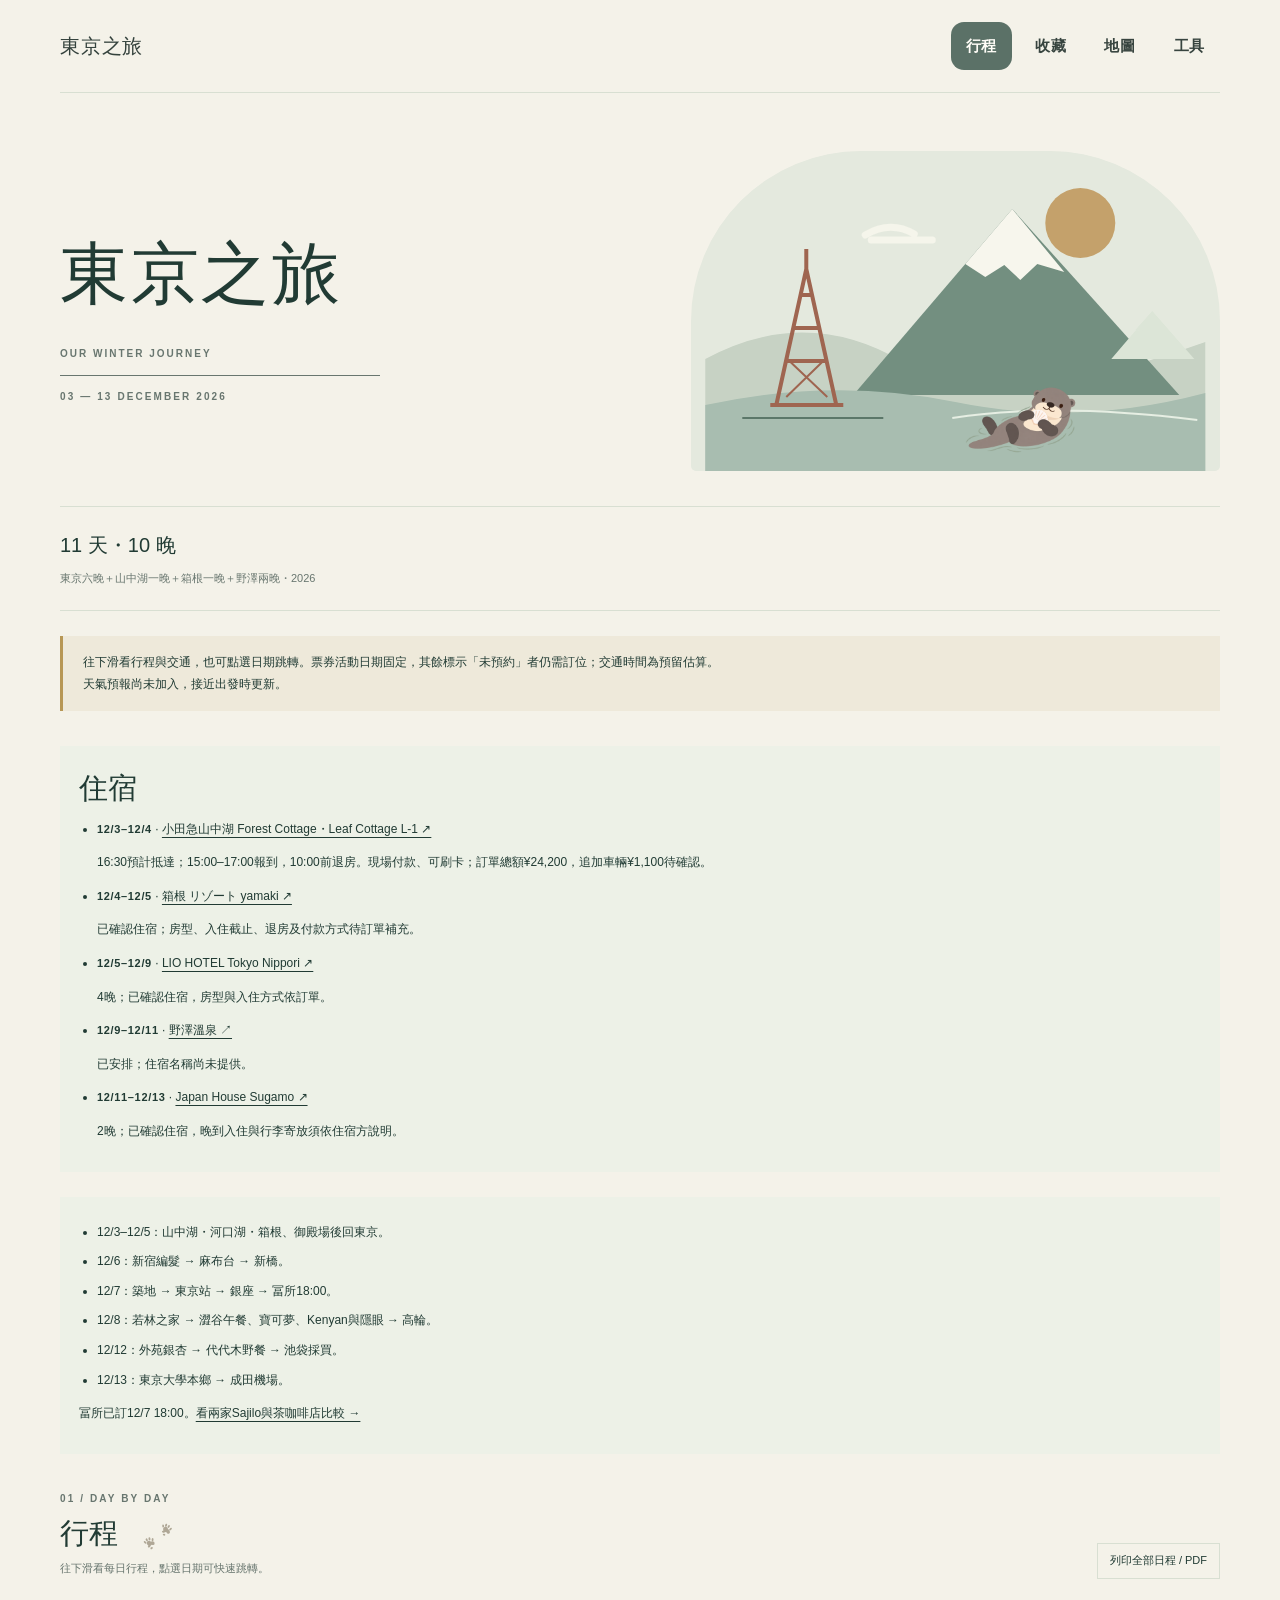
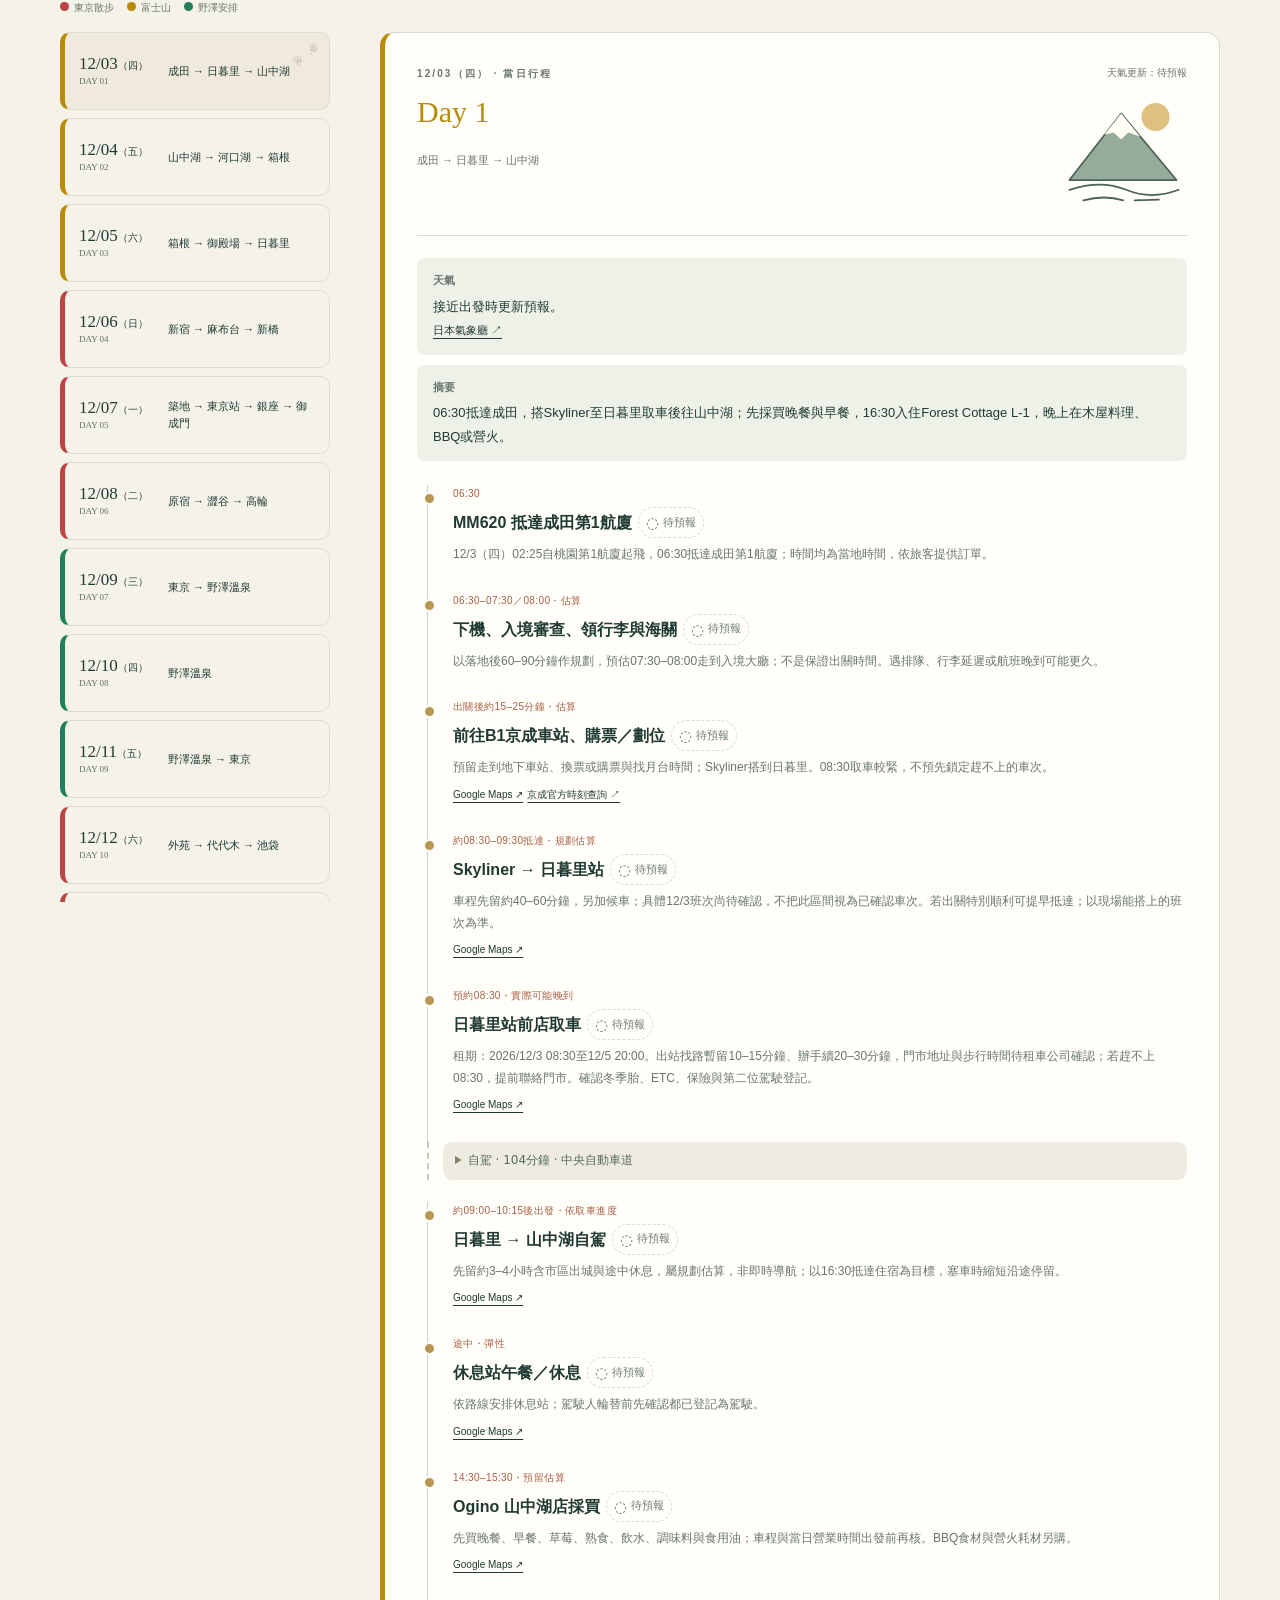
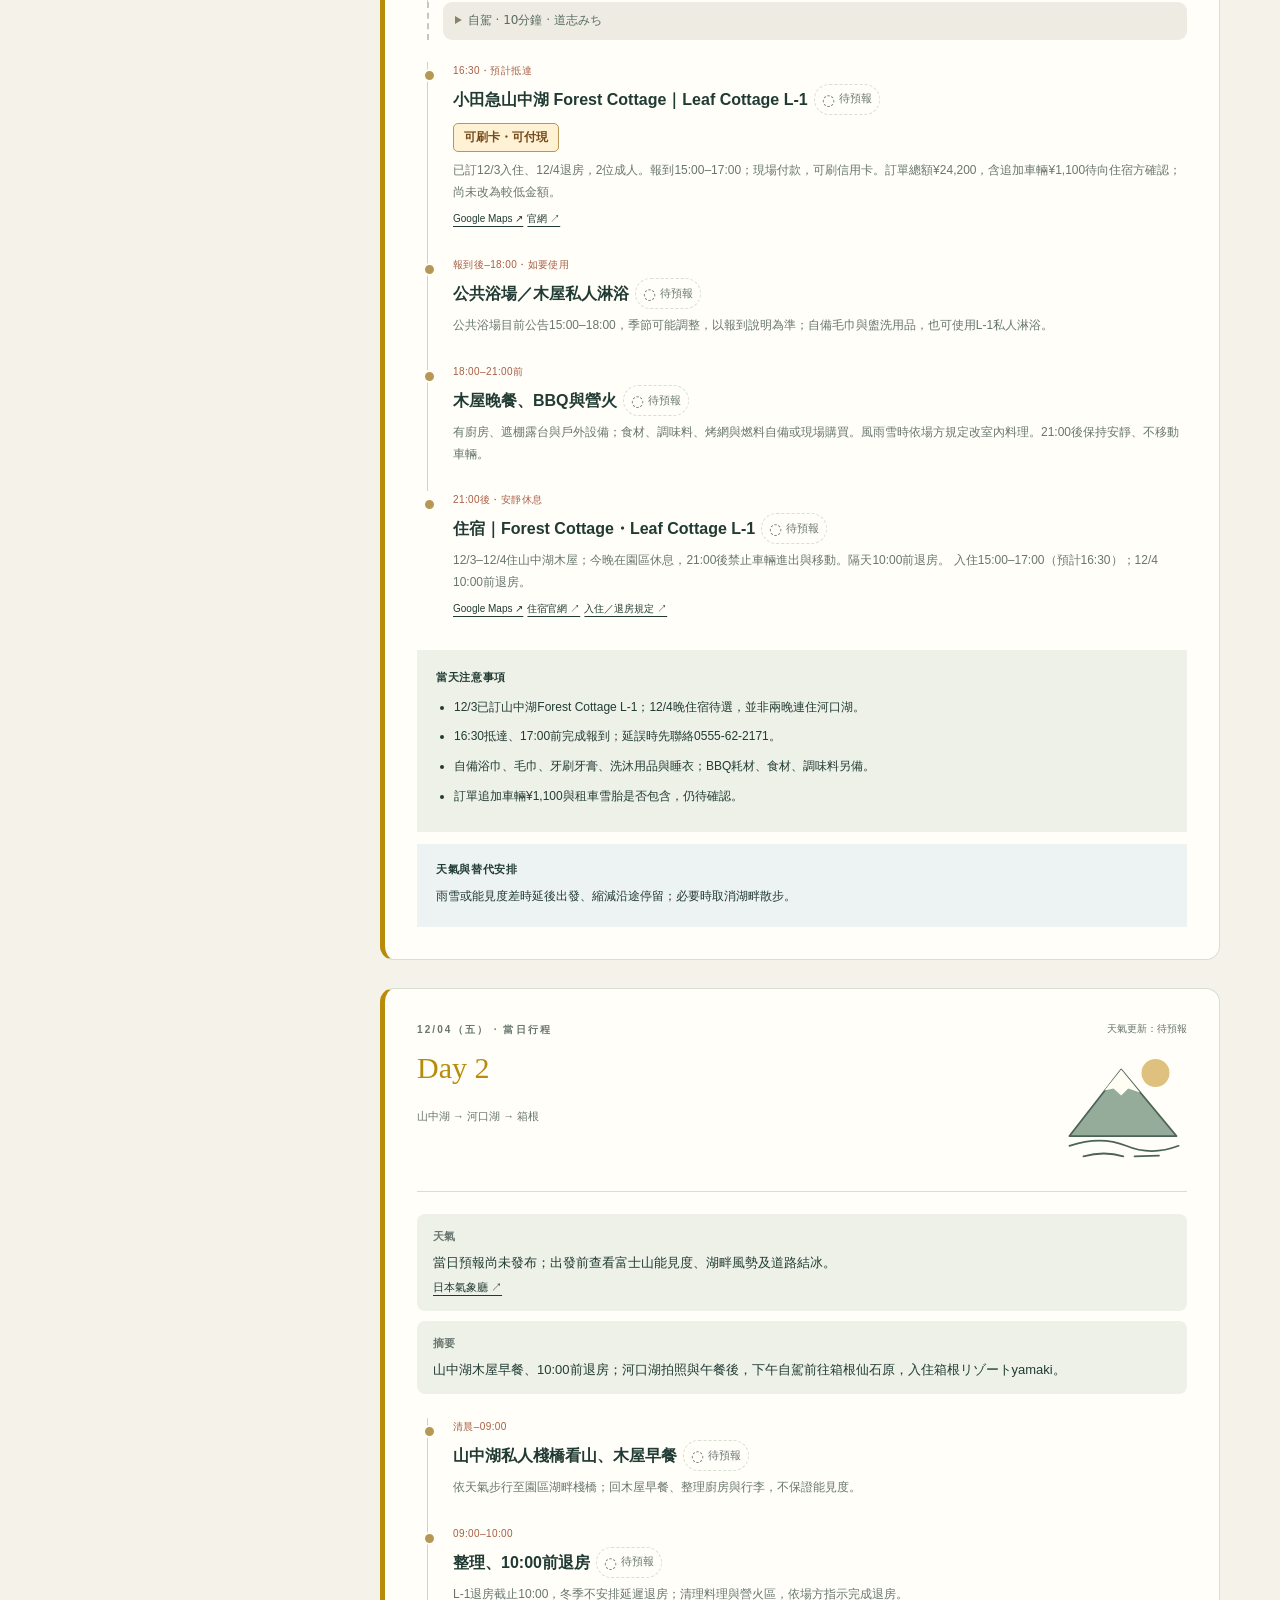
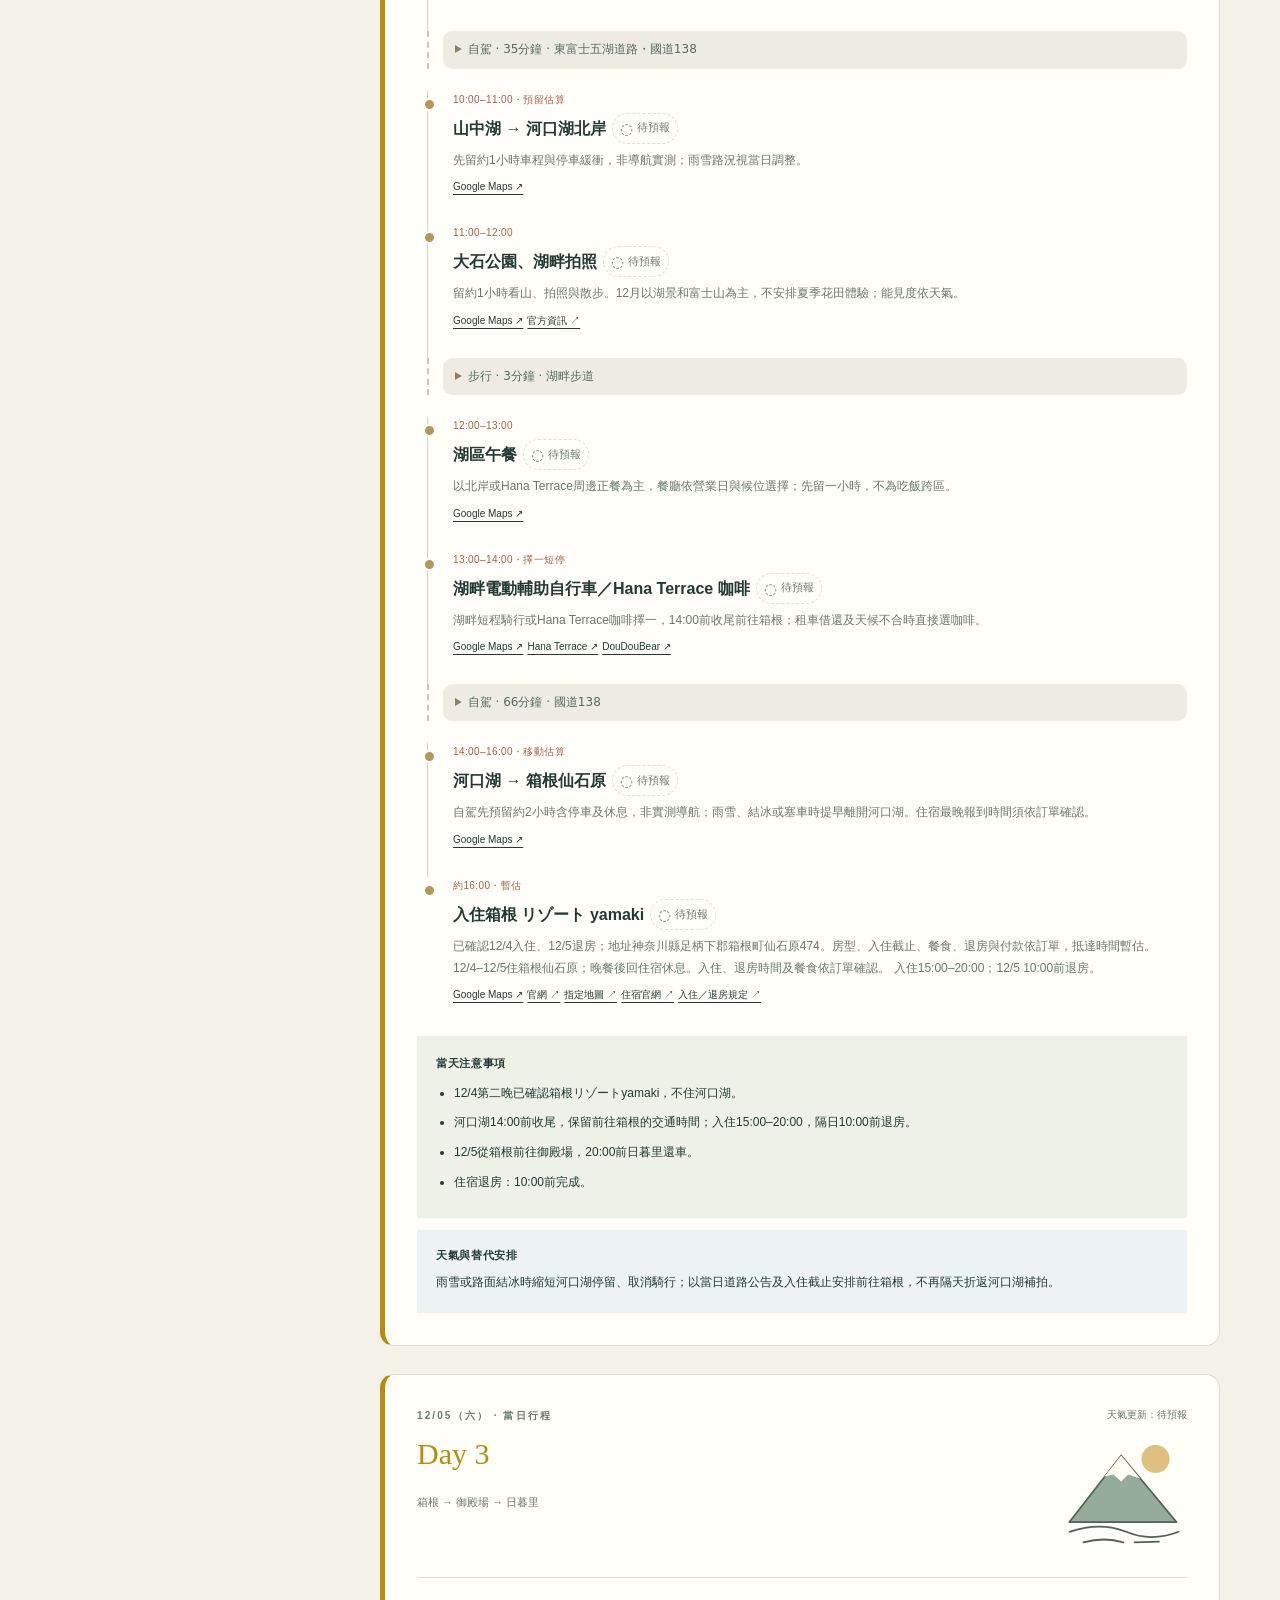
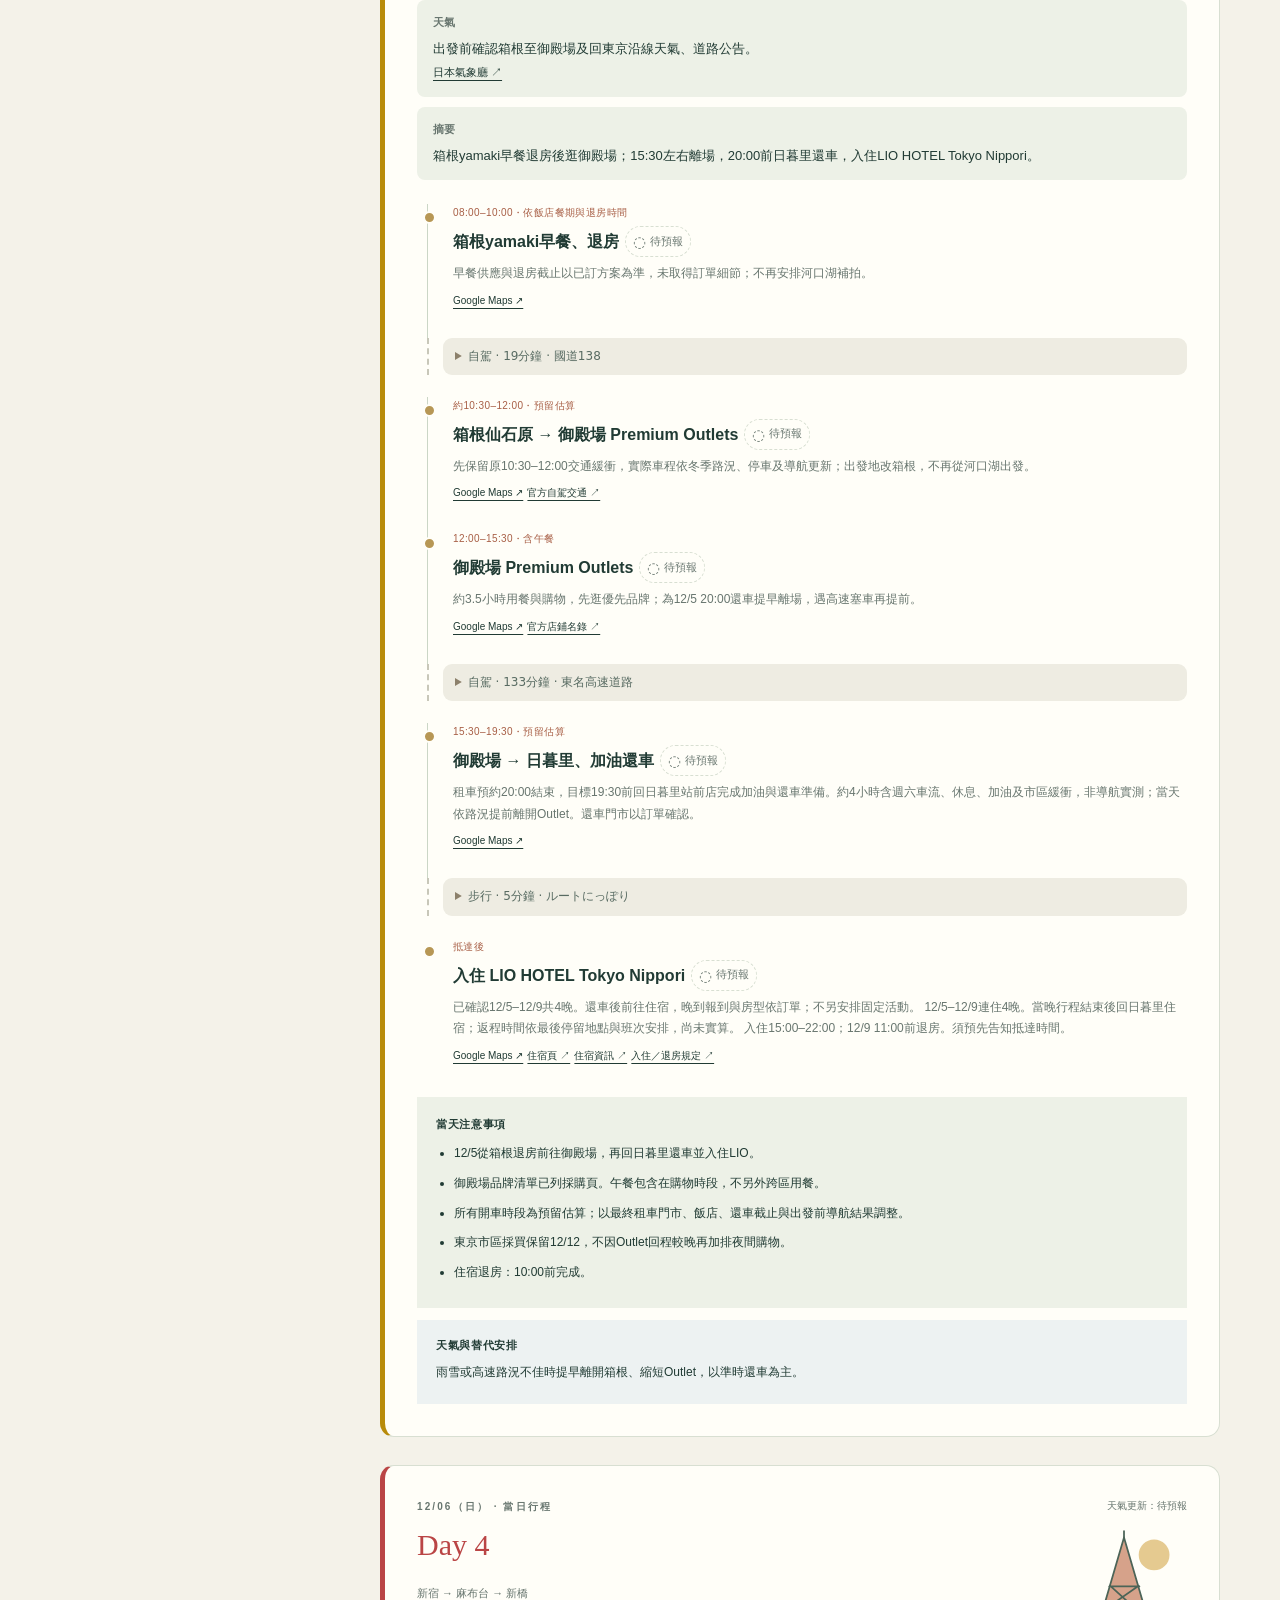
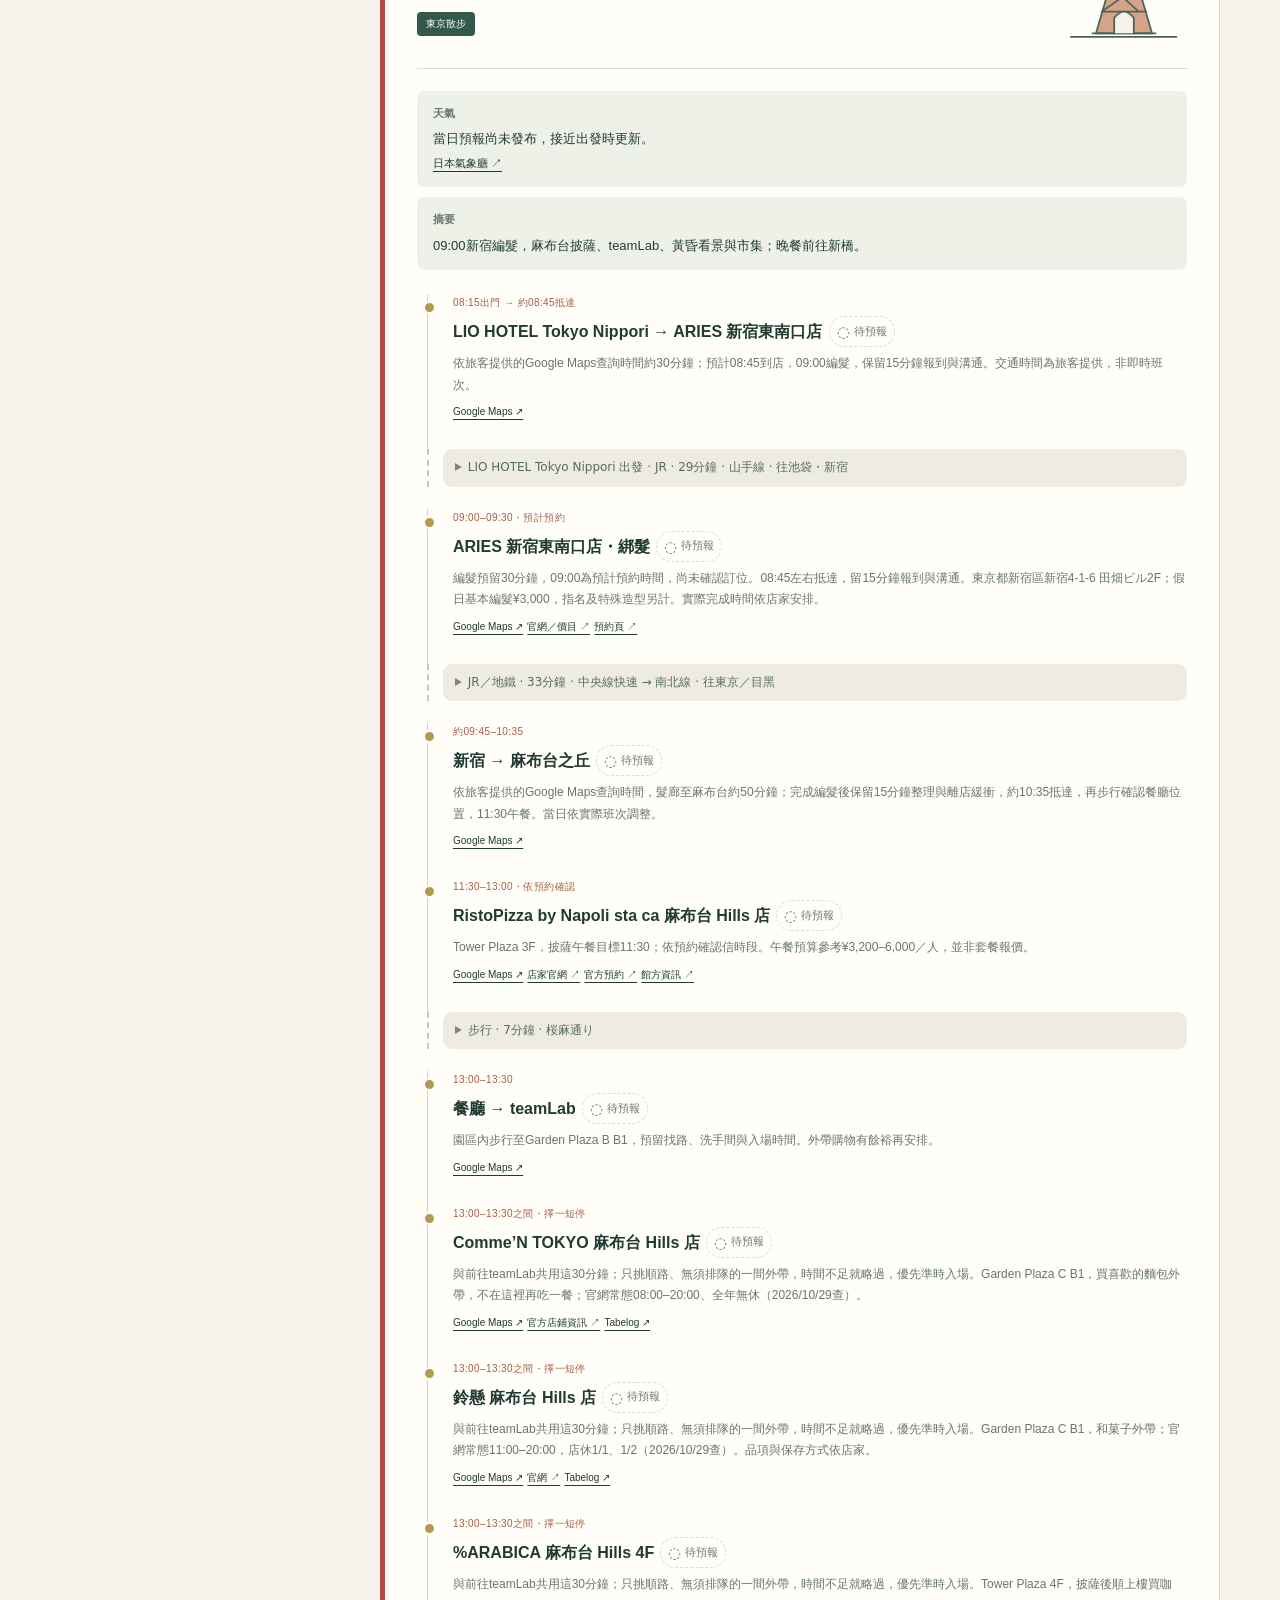
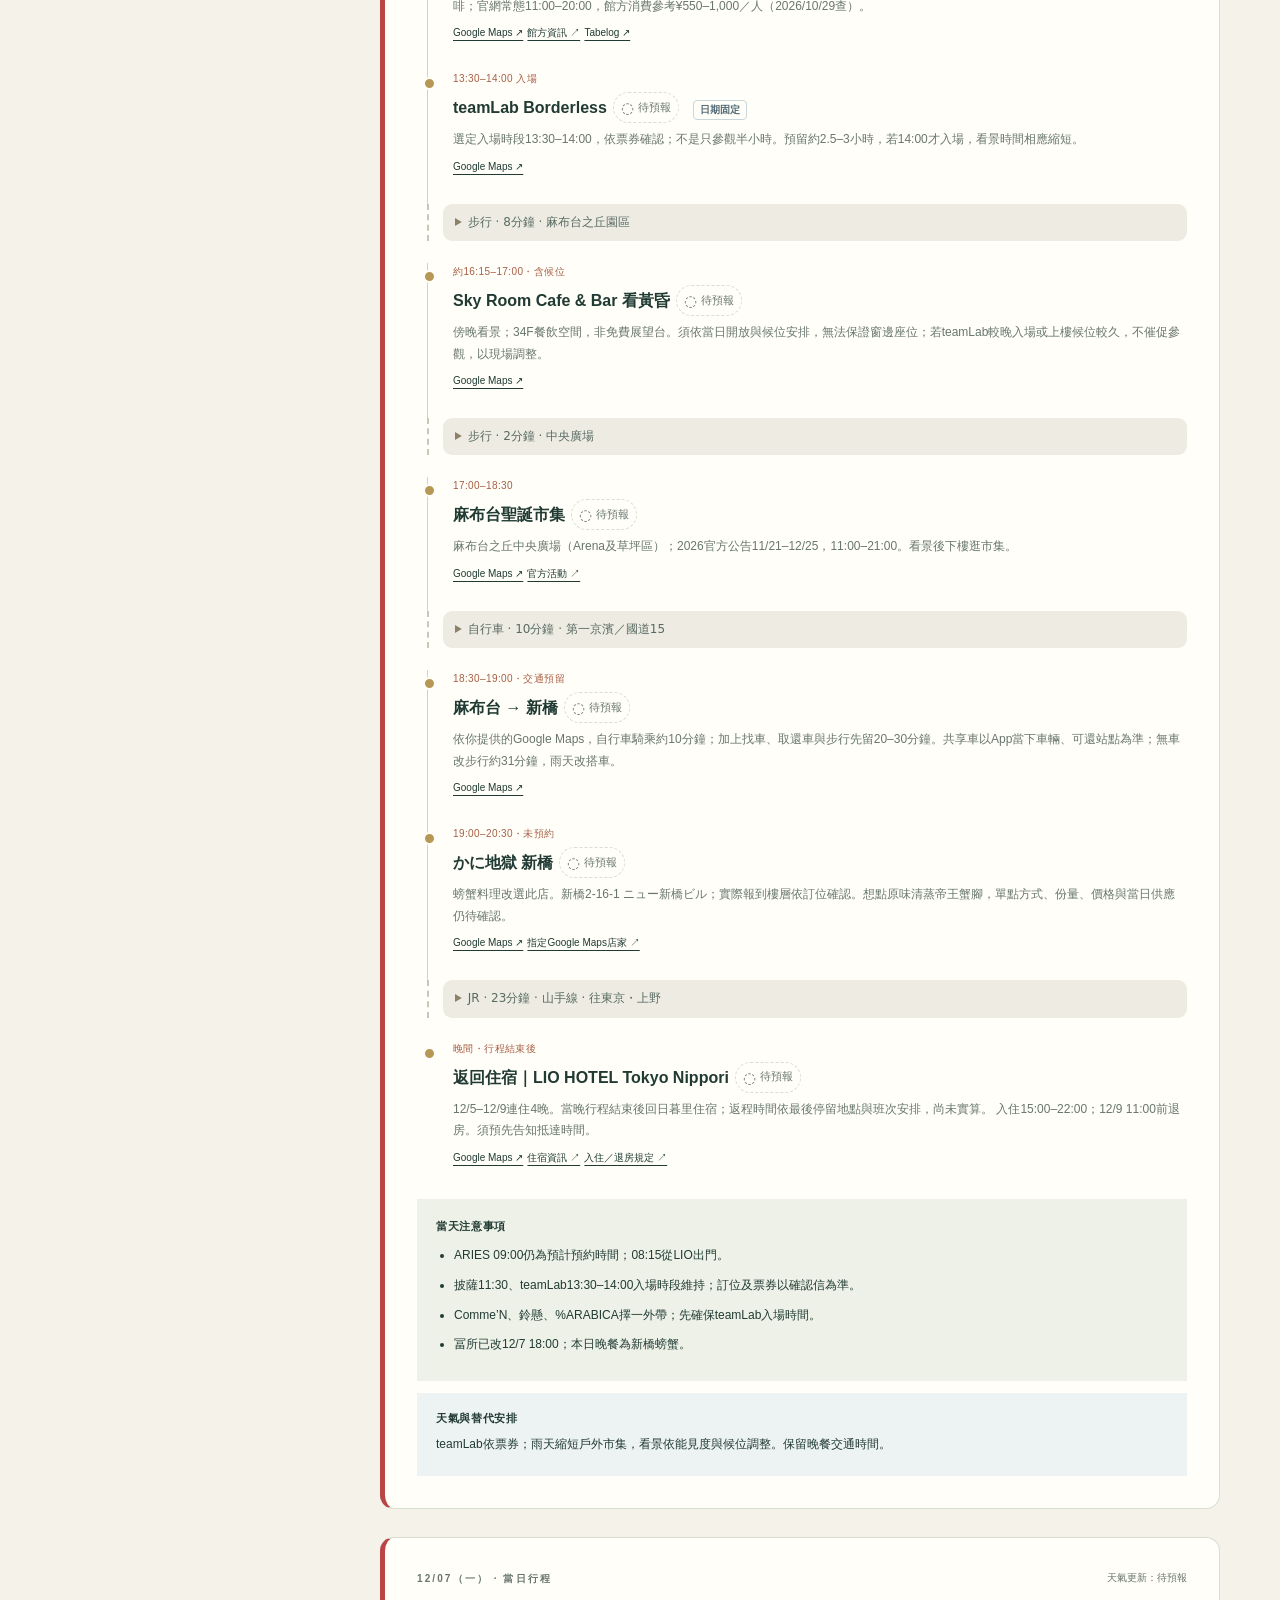
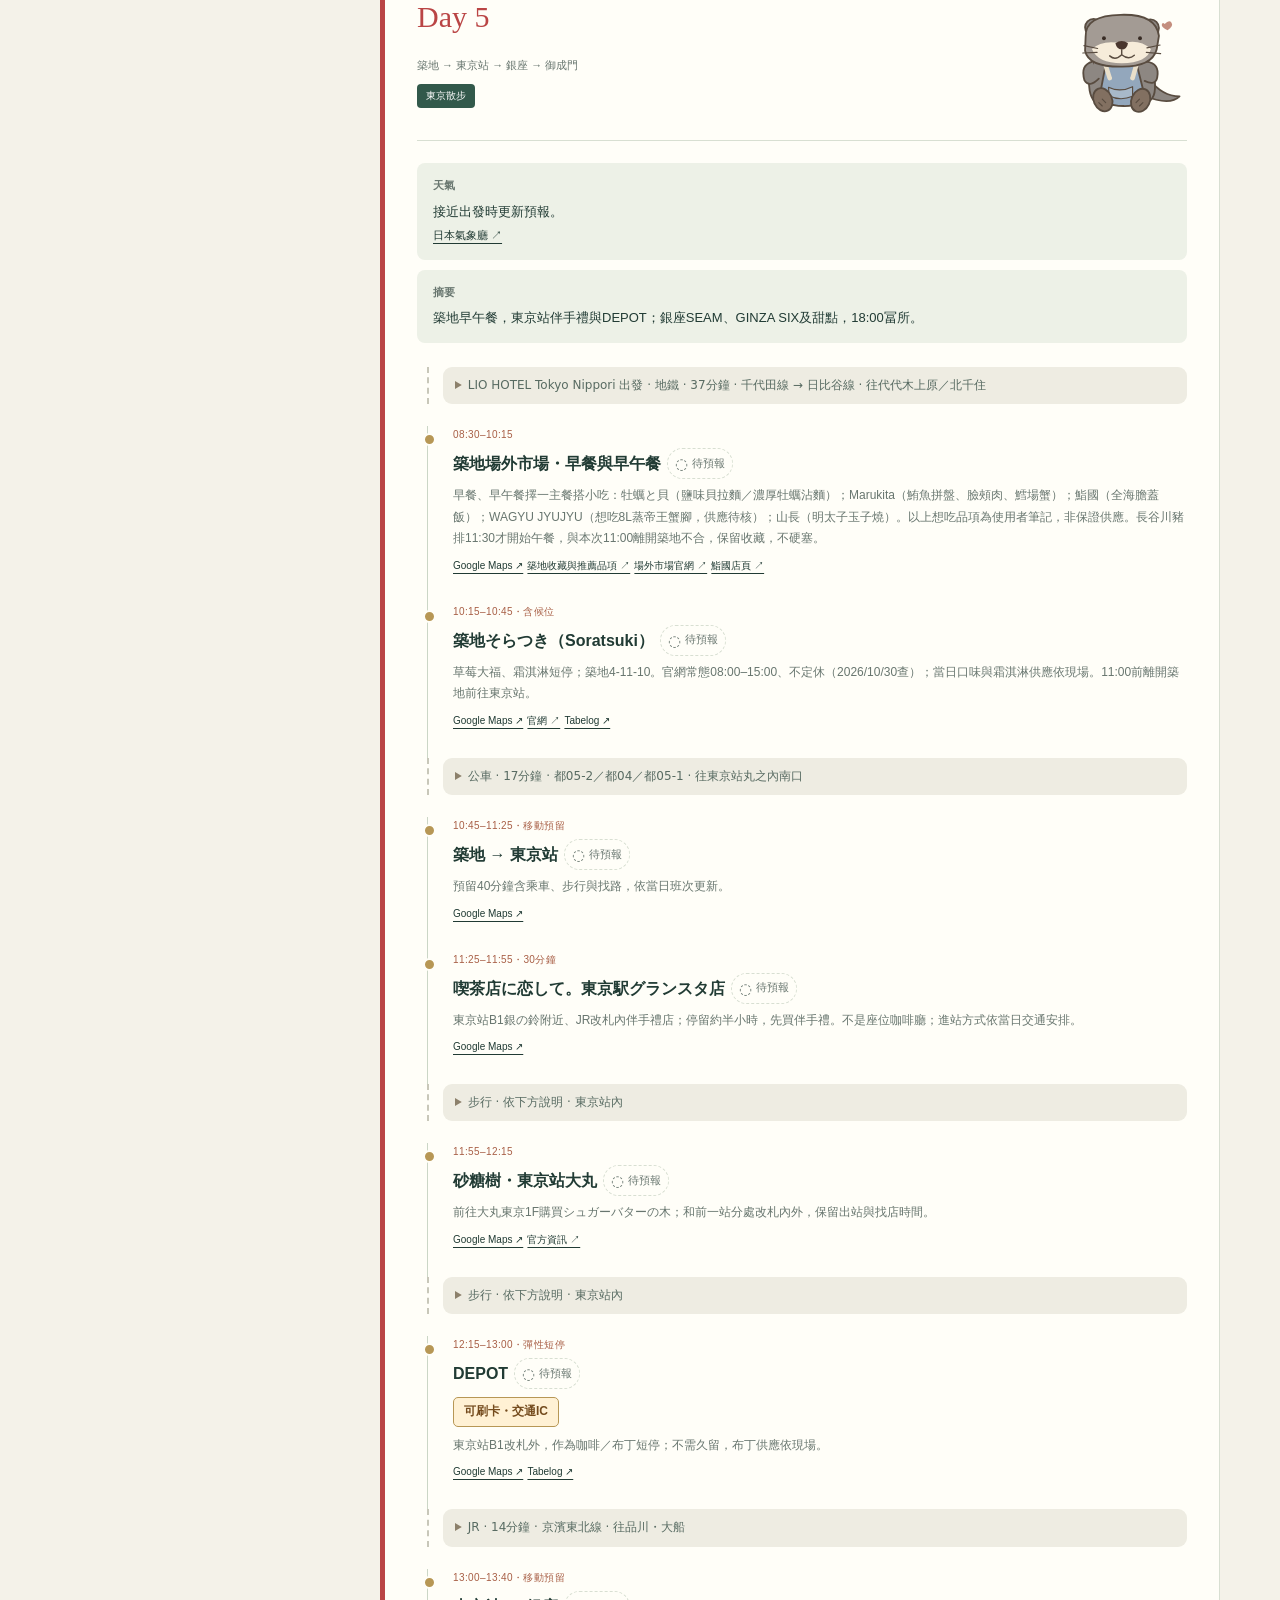
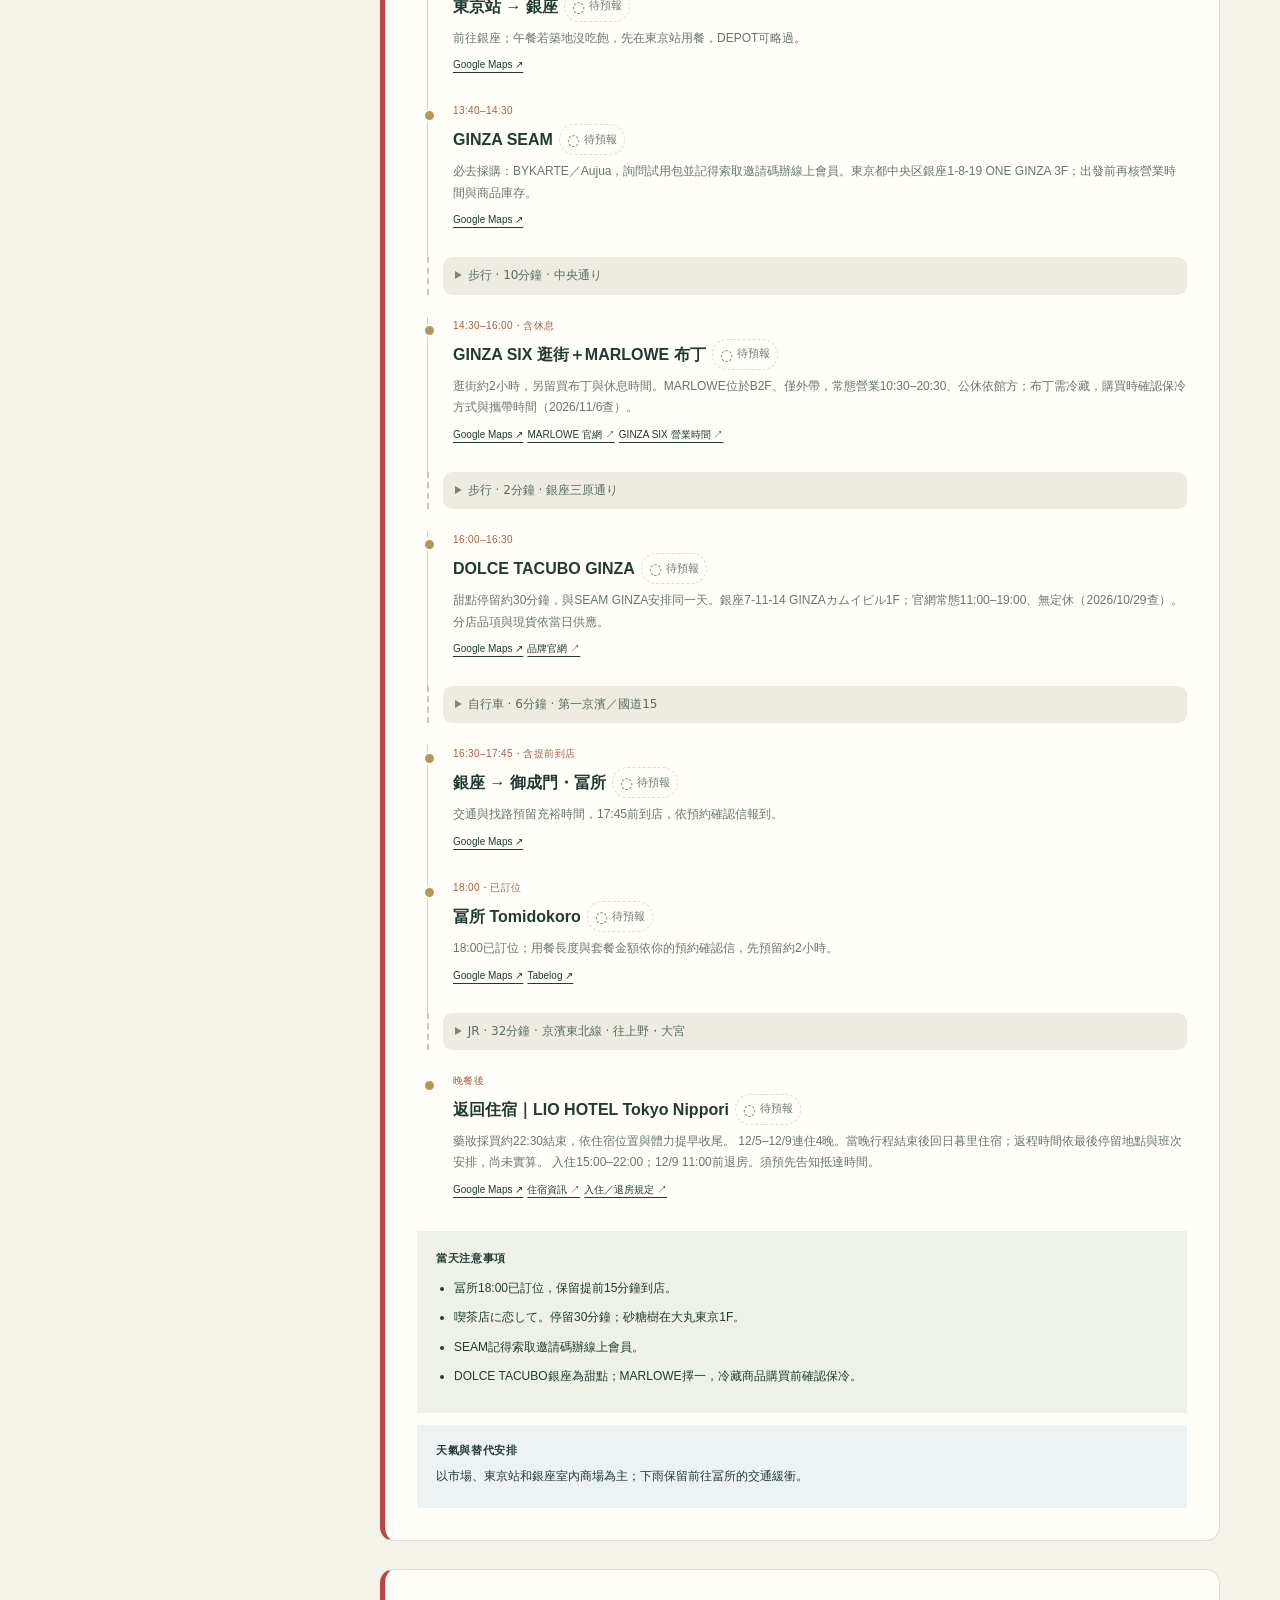
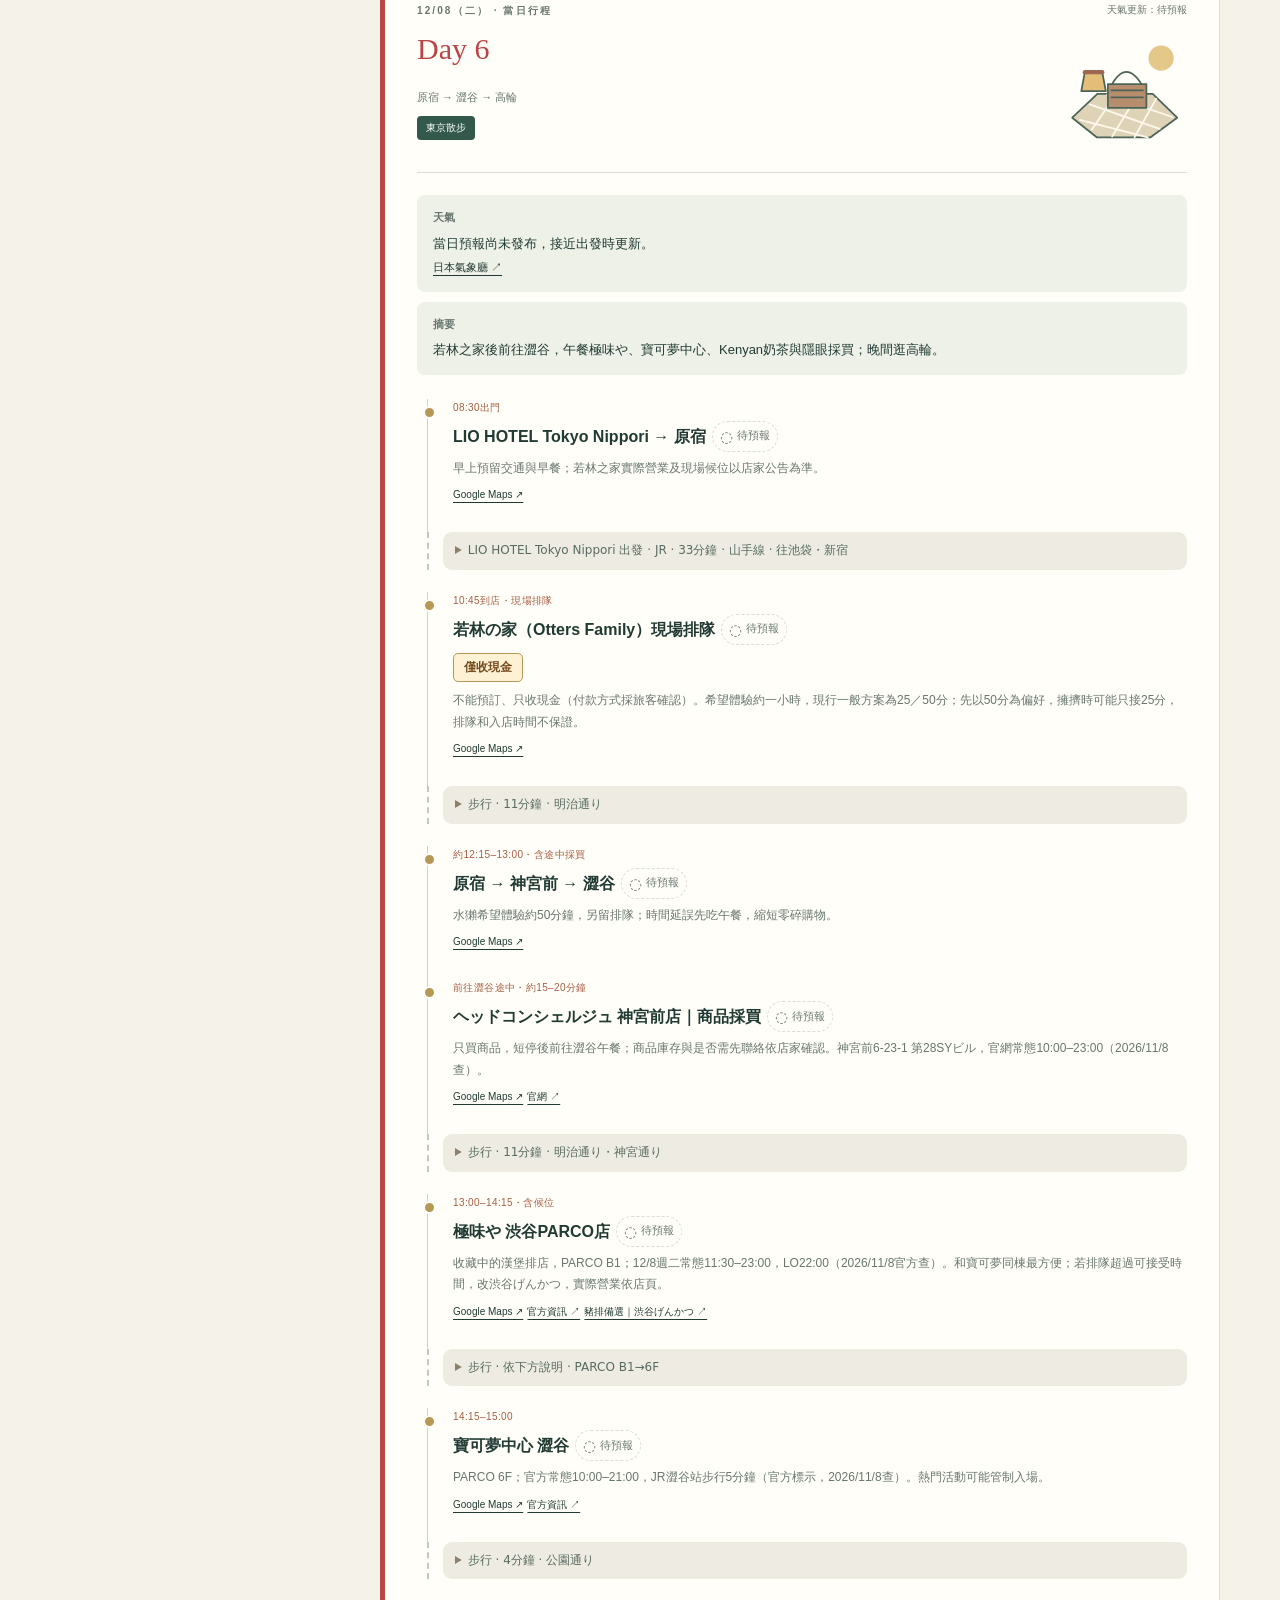
==== commit 3f51acda: "Unify hotel names in itinerary and transport rows" ====
--- a/index.html
+++ b/index.html
@@ -470,7 +470,7 @@
           "detail": "350公尺；以日暮里站為起點，實際租車門市步行待地址確認。",
           "origin": "日暮里駅",
           "destination": "LIO HOTEL Tokyo Nippori",
-          "destinationName": "入住 LIO HOTEL Tokyo Nippori",
+          "destinationName": "LIO HOTEL Tokyo Nippori",
           "checkedAt": "2026/11/8",
           "source": "Google Maps 查詢當下路線，非12月旅行日班次；含步行，另留候車與進出館緩衝。"
         }
@@ -539,7 +539,8 @@
           "destination": "Aries 新宿東南口店 新宿4-1-6 田畑ビル2F",
           "destinationName": "ARIES 新宿東南口店・綁髮",
           "checkedAt": "2026/11/8",
-          "source": "Google Maps 查詢當下路線，非12月旅行日班次；含步行，另留候車與進出館緩衝。"
+          "source": "Google Maps 查詢當下路線，非12月旅行日班次；含步行，另留候車與進出館緩衝。",
+          "originName": "LIO HOTEL Tokyo Nippori"
         }
       },
       {
@@ -759,7 +760,7 @@
           "detail": "新橋→西日暮里；車程17分、前後步行約6分。",
           "origin": "かに地獄 新橋 新橋2-16-1",
           "destination": "LIO HOTEL Tokyo Nippori",
-          "destinationName": "返回住宿｜LIO HOTEL Tokyo Nippori",
+          "destinationName": "LIO HOTEL Tokyo Nippori",
           "checkedAt": "2026/11/8",
           "source": "Google Maps 查詢當下路線，非12月旅行日班次；含步行，另留候車與進出館緩衝。"
         }
@@ -1030,7 +1031,7 @@
           "detail": "步行約12分至新橋→西日暮里→步行約3分。",
           "origin": "冨所 新橋6-13-3",
           "destination": "LIO HOTEL Tokyo Nippori",
-          "destinationName": "返回住宿｜LIO HOTEL Tokyo Nippori",
+          "destinationName": "LIO HOTEL Tokyo Nippori",
           "checkedAt": "2026/11/8",
           "source": "Google Maps 查詢當下路線，非12月旅行日班次；含步行，另留候車與進出館緩衝。"
         }
@@ -1088,7 +1089,7 @@
     "stops": [
       {
         "time": "08:30出門",
-        "name": "LIO → 原宿",
+        "name": "LIO HOTEL Tokyo Nippori → 原宿",
         "note": "早上預留交通與早餐；若林之家實際營業及現場候位以店家公告為準。",
         "query": "原宿駅",
         "transportToNext": {
@@ -1101,7 +1102,8 @@
           "destination": "若林の家 カワウソ 神宮前1-6-8",
           "destinationName": "若林の家（Otters Family）現場排隊",
           "checkedAt": "2026/11/8",
-          "source": "Google Maps 查詢當下路線，非12月旅行日班次；含步行，另留候車與進出館緩衝。"
+          "source": "Google Maps 查詢當下路線，非12月旅行日班次；含步行，另留候車與進出館緩衝。",
+          "originName": "LIO HOTEL Tokyo Nippori"
         }
       },
       {
@@ -1272,7 +1274,7 @@
           "detail": "高輪Gateway→西日暮里；車程約25分、前後步行約10分。",
           "origin": "NEWoMan 高輪 BEAMS CULTUART LUFTBAUM",
           "destination": "LIO HOTEL Tokyo Nippori",
-          "destinationName": "返回住宿｜LIO HOTEL Tokyo Nippori",
+          "destinationName": "LIO HOTEL Tokyo Nippori",
           "checkedAt": "2026/11/8",
           "source": "Google Maps 查詢當下路線，非12月旅行日班次；含步行，另留候車與進出館緩衝。"
         }
@@ -1323,7 +1325,7 @@
     "stops": [
       {
         "time": "早上・已定方向",
-        "name": "退房、4 人會合、取車出發",
+        "name": "LIO HOTEL Tokyo Nippori 退房、4人會合、取車出發",
         "note": "取車門市、時間、車款與行程路線未定。",
         "query": null,
         "transportToNext": {
@@ -1549,7 +1551,7 @@
           "detail": "原宿→巣鴨；前後步行約14分、車程18分。",
           "origin": "代々木公園",
           "destination": "Japan House Sugamo 巣鴨4-15-12",
-          "destinationName": "回Japan House Sugamo放野餐用品 → 池袋",
+          "destinationName": "Japan House Sugamo",
           "checkedAt": "2026/11/8",
           "source": "Google Maps 查詢當下路線，非12月旅行日班次；含步行，另留候車與進出館緩衝。"
         }
@@ -1569,7 +1571,8 @@
           "destination": "オーエスドラッグ 池袋店",
           "destinationName": "OS Drug 池袋店",
           "checkedAt": "2026/11/8",
-          "source": "Google Maps 查詢當下路線，非12月旅行日班次；含步行，另留候車與進出館緩衝。"
+          "source": "Google Maps 查詢當下路線，非12月旅行日班次；含步行，另留候車與進出館緩衝。",
+          "originName": "Japan House Sugamo"
         }
       },
       {
@@ -1714,7 +1717,7 @@
           "detail": "池袋→巣鴨；車程5分、前後步行約10分。",
           "origin": "ルミネ池袋",
           "destination": "Japan House Sugamo 巣鴨4-15-12",
-          "destinationName": "返回住宿｜Japan House Sugamo",
+          "destinationName": "Japan House Sugamo",
           "checkedAt": "2026/11/8",
           "source": "Google Maps 查詢當下路線，非12月旅行日班次；含步行，另留候車與進出館緩衝。"
         }
@@ -1772,7 +1775,7 @@
     "stops": [
       {
         "time": "約08:30出門・退房依飯店安排",
-        "name": "退房、處理行李",
+        "name": "Japan House Sugamo 退房、處理行李",
         "note": "從Japan House Sugamo退房；行李寄放尚未確認，可先查上野寄物設施，勿假設住宿提供寄放。",
         "query": null,
         "transportToNext": {
@@ -1785,7 +1788,8 @@
           "destination": "東京大学 龍岡門",
           "destinationName": "東京大學本鄉校區慢逛",
           "checkedAt": "2026/11/8",
-          "source": "Google Maps 查詢當下路線，非12月旅行日班次；含步行，另留候車與進出館緩衝。"
+          "source": "Google Maps 查詢當下路線，非12月旅行日班次；含步行，另留候車與進出館緩衝。",
+          "originName": "Japan House Sugamo"
         }
       },
       {
@@ -1941,7 +1945,7 @@
     }
   }
 ]</script><script>
-'use strict';const travelNotes={"1": ["12/3已訂山中湖Forest Cottage L-1；12/4晚住宿待選，並非兩晚連住河口湖。", "16:30抵達、17:00前完成報到；延誤時先聯絡0555-62-2171。", "自備浴巾、毛巾、牙刷牙膏、洗沐用品與睡衣；BBQ耗材、食材、調味料另備。", "訂單追加車輛¥1,100與租車雪胎是否包含，仍待確認。"], "2": ["12/4第二晚已確認箱根リゾートyamaki，不住河口湖。", "河口湖14:00前收尾，保留前往箱根的交通時間；入住15:00–20:00，隔日10:00前退房。", "12/5從箱根前往御殿場，20:00前日暮里還車。", "住宿退房：10:00前完成。"], "3": ["12/5從箱根退房前往御殿場，再回日暮里還車並入住LIO。", "御殿場品牌清單已列採購頁。午餐包含在購物時段，不另外跨區用餐。", "所有開車時段為預留估算；以最終租車門市、飯店、還車截止與出發前導航結果調整。", "東京市區採買保留12/12，不因Outlet回程較晚再加排夜間購物。", "住宿退房：10:00前完成。"], "4": ["ARIES 09:00仍為預計預約時間；08:15從LIO出門。", "披薩11:30、teamLab13:30–14:00入場時段維持；訂位及票券以確認信為準。", "Comme’N、鈴懸、%ARABICA擇一外帶；先確保teamLab入場時間。", "冨所已改12/7 18:00；本日晚餐為新橋螃蟹。"], "5": ["冨所18:00已訂位，保留提前15分鐘到店。", "喫茶店に恋して。停留30分鐘；砂糖樹在大丸東京1F。", "SEAM記得索取邀請碼辦線上會員。", "DOLCE TACUBO銀座為甜點；MARLOWE擇一，冷藏商品購買前確認保冷。"], "6": ["若林之家現場排隊、僅收現金；體驗時長依當天方案。", "極味や午餐，渋谷げんかつ作備選；Kenyan下午奶茶。", "BEAMS 4F常態20:00關店，先逛店再到LUFTBAUM 28–29F。", "隔天出發野澤，晚上回LIO整理行李。"], "7": ["12/9–12/11 三天費用不納入東京預算評估。", "冬季道路、租車裝備與還車條件，等租車方案確定後核對。", "住宿退房：11:00前完成。"], "8": ["12 月初雪況與可開放雪道不作保證，出發前看雪場官方公告。"], "9": ["還車門市及營業截止時間必須先確認；不能假設晚上到東京一定能還車。", "東京住宿已確認Japan House Sugamo；須確認野澤回程晚到的入住方式。"], "10": ["OS Drug先逛，接著mont-bell與Onitsuka Tiger；SUNDRUG為主要藥妝採買。", "野餐用品先放回住宿，晚上不帶著逛街。", "晚餐保留17:00–18:00，餐廳待定。", "銀杏與野餐依天氣調整，購物可提早開始。"], "11": ["東京大學本鄉是暫採校區；戶外及對外開放的共用空間可自由見學，學部建物與教室原則不能進入。不是預約導覽。", "官網10/27查證：自由見學請在07:00–18:00範圍內；各門開放不同，週末部分大門關閉，仍可能開小門，依現場警衛指示。12/13臨時活動或限制出發前再核。", "赤門正進行耐震改修，官網預計2027年9月左右完成；不當入校入口，也不保證拍得到完整無遮擋外觀。可由伊藤國際學術研究中心門或龍岡門等開放門進出，具體依當天公告。", "校方規則：見學攝影限個人用途，不允許把照片／影片刊登於SNS等；不把這裡列為攝影師旅拍、商業攝影或婚紗場地。以安靜逛校園為主。", "依旅客訂單，回程航班22:05由成田起飛。依Peach成田國際線官網：T1北翼4F，報到起飛前120–50分鐘。", "目標17:20 Skyliner、18:03到T1；取行李與到上野車站時間須依最終住宿另留。", "機場免稅店各店閉店時間不同，不少約20:30–21:30；完成報到安檢後可逛時間有限，不能保證每間都開。", "下午收藏補點為彈性安排；取行李與Skyliner優先，遇排隊就外帶或略過。", "住宿退房：11:00前完成。"]};const dayArt={1:['day-fuji.svg','富士山'],2:['day-fuji.svg','河口湖與富士山'],3:['day-fuji.svg','富士山'],4:['day-tower.svg','東京鐵塔'],5:['otter-pudding.svg?v=3','穿吊帶褲的水獺'],6:['day-picnic.svg','布丁與休息'],7:['day-snow.svg','雪山'],8:['day-snow.svg','雪山'],9:['day-snow.svg','雪山'],10:['day-picnic.svg','野餐與布丁'],11:['day-flight.svg','回程飛機']};const base=JSON.parse(document.getElementById('itinerary-data').textContent);let active=1;const nav=document.getElementById('days'),panels=document.getElementById('panels');const esc=s=>String(s).replace(/[&<>"']/g,c=>({'&':'&amp;','<':'&lt;','>':'&gt;','"':'&quot;',"'":'&#39;'}[c]));const weatherSymbols={sunny:'☀️',partly_cloudy:'🌤️',cloudy:'☁️',rain:'🌧️',showers:'🌦️',snow:'🌨️',thunderstorm:'⛈️',fog:'🌫️'};function stopWeather(w){const symbol=weatherSymbols[w?.condition];if(!symbol)return '<span class="stop-weather pending" title="此行程時段與地點的天氣預報尚未填入"><span class="weather-symbol" aria-hidden="true">◌</span>待預報</span>';const label=w.text||({sunny:'晴',partly_cloudy:'晴時多雲',cloudy:'多雲',rain:'雨',showers:'陣雨',snow:'雪',thunderstorm:'雷雨',fog:'霧'})[w.condition];return `<span class="stop-weather" title="${esc(w.forecastAt||'')}"><span class="weather-symbol" aria-hidden="true">${symbol}</span>${esc(label)}${Number.isFinite(w.temperatureC)?' '+esc(w.temperatureC)+'°C':''}</span>`}function weatherUpdated(w){if(!w?.checkedAt)return '天氣更新：待預報';const date=new Date(w.checkedAt);if(Number.isNaN(date.getTime()))return '天氣更新：待預報';return '天氣更新：'+new Intl.DateTimeFormat('zh-TW',{timeZone:'Asia/Tokyo',month:'2-digit',day:'2-digit',hour:'2-digit',minute:'2-digit',hour12:false}).format(date)+'（日本時間）'};function transportLeg(s,next){const t=s.transportToNext||{};if(t.display===false||(!next&&!t.destination))return '';const mode=t.mode||'交通';const duration=Number.isFinite(t.minutes)?t.minutes+'分鐘':(t.detail?'依下方說明':'時間待補');const short=[mode,duration,t.line,t.direction?'往'+t.direction:''].filter(Boolean).join(' · ');const origin=t.origin||s.query||s.name;const destination=t.destination||next?.query||next?.name||'';const travelmode=mode==='自駕'?'driving':mode==='自行車'?'bicycling':mode==='步行'?'walking':'transit';const url='https://www.google.com/maps/dir/?api=1&origin='+encodeURIComponent(origin)+'&destination='+encodeURIComponent(destination)+'&travelmode='+travelmode;return `<li class="transport-leg"><details><summary>${esc(short)}</summary><p>${esc(s.name)} → ${esc(t.destinationName||next?.name||'下一站')}</p><p>${esc(t.detail||'待確認起終點。')}</p><small>${esc(t.checkedAt?'查詢 '+t.checkedAt+' · ':'')}${esc(t.source||'')}</small><p><a href="${esc(url)}" target="_blank" rel="noopener noreferrer">Google Maps 路線 ↗</a></p></details></li>`} function getDays(){return base}function render(){const days=getDays();nav.innerHTML=days.map(d=>`<button class="daybutton ${d.kind==='富士山'?'fuji':d.kind}" data-day="${d.n}" aria-controls="day-${d.n}" aria-pressed="${d.n===active}"><span class="date">${d.date}<span class="weekday">（${d.week}）</span><small>DAY ${String(d.n).padStart(2,'0')}</small></span><span class="name">${esc(d.area)}</span></button>`).join('');panels.innerHTML=days.map(d=>`<section id="day-${d.n}" class="detail daypanel ${d.kind==='富士山'?'fuji':d.kind}" aria-labelledby="title-${d.n}" ><div class="dayhead"><div><div class="eyebrow">${d.date}（${d.week}） · 當日行程</div><h3 id="title-${d.n}">Day ${d.n}</h3><span class="area">${esc(d.area)}</span>${d.kind==='city'?'<br><span class="day-city">東京散步</span>':''}</div><div class="dayhead-side"><span class="weather-updated">${esc(weatherUpdated(d.weather))}</span><img class="day-theme-art" src="assets/${dayArt[d.n][0]}" alt="${dayArt[d.n][1]}插圖" loading="lazy"></div></div><div class="day-summary"><div><strong>天氣</strong><p>${esc(d.weather?.text||'接近出發時更新預報。')}</p><a href="https://www.jma.go.jp/bosai/forecast/" target="_blank" rel="noopener noreferrer">日本氣象廳 ↗</a></div><div><strong>摘要</strong><p>${esc(d.lead)}</p></div></div><ol class="stops">${d.departureTransport?transportLeg({name:d.departureTransport.origin,transportToNext:d.departureTransport},d.stops[0]):''}${d.stops.map((s,i)=>`<li class="stop"><div class="time">${esc(s.time)}</div><h4>${esc(s.name)}${stopWeather(s.weather)}${s.dateLocked?'<span class="fixed-label">日期固定</span>':''}</h4>${s.payment?`<span class="payment ${s.payment==='cashless_only'?'cashless':''}">${esc(({cash_only:'僅收現金',cashless_only:'僅限無現金付款',cash_and_card:'可刷卡・可付現'})[s.payment]||s.payment)}</span>`:''}<p>${esc(s.name.includes("螃蟹道樂銀座")?"晚餐兩店擇一，尚未預約。":s.note)}</p>${s.query?`<a class="maplink" href="https://www.google.com/maps/search/?api=1&query=${encodeURIComponent(s.query)}" target="_blank" rel="noopener noreferrer">Google Maps ↗</a>`:''}${(s.resources||[]).filter(r=>/^https:\/\//.test(r.url)).map(r=>` <a class="maplink" href="${esc(r.url)}" target="_blank" rel="noopener noreferrer">${esc(r.label)} ↗</a>`).join('')}${s.tabelog?` <a class="maplink" href="${esc(s.tabelog)}" target="_blank" rel="noopener noreferrer">Tabelog ↗</a>`:''}</li>${transportLeg(s,d.stops[i+1])}`).join('')}</ol><div class="info"><strong>當天注意事項</strong><ul>${(travelNotes[d.n]||[]).map(n=>`<li>${esc(n)}</li>`).join('')}</ul></div><div class="rain"><strong>天氣與替代安排</strong><p>${esc(d.rain)}</p></div></section>`).join('');nav.querySelectorAll('[data-day]').forEach(b=>b.addEventListener('click',()=>showDay(Number(b.dataset.day),true)))}function markDay(n){if(active===n)return;active=n;for(const b of nav.querySelectorAll('[data-day]')){const selected=Number(b.dataset.day)===n;b.setAttribute('aria-pressed',String(selected));if(selected)b.setAttribute('aria-current','date');else b.removeAttribute('aria-current')}history.replaceState(null,'','#day-'+n);document.getElementById('announcement').textContent='目前查看 '+getDays()[n-1].date+' Day '+n;}
+'use strict';const travelNotes={"1": ["12/3已訂山中湖Forest Cottage L-1；12/4晚住宿待選，並非兩晚連住河口湖。", "16:30抵達、17:00前完成報到；延誤時先聯絡0555-62-2171。", "自備浴巾、毛巾、牙刷牙膏、洗沐用品與睡衣；BBQ耗材、食材、調味料另備。", "訂單追加車輛¥1,100與租車雪胎是否包含，仍待確認。"], "2": ["12/4第二晚已確認箱根リゾートyamaki，不住河口湖。", "河口湖14:00前收尾，保留前往箱根的交通時間；入住15:00–20:00，隔日10:00前退房。", "12/5從箱根前往御殿場，20:00前日暮里還車。", "住宿退房：10:00前完成。"], "3": ["12/5從箱根退房前往御殿場，再回日暮里還車並入住LIO。", "御殿場品牌清單已列採購頁。午餐包含在購物時段，不另外跨區用餐。", "所有開車時段為預留估算；以最終租車門市、飯店、還車截止與出發前導航結果調整。", "東京市區採買保留12/12，不因Outlet回程較晚再加排夜間購物。", "住宿退房：10:00前完成。"], "4": ["ARIES 09:00仍為預計預約時間；08:15從LIO出門。", "披薩11:30、teamLab13:30–14:00入場時段維持；訂位及票券以確認信為準。", "Comme’N、鈴懸、%ARABICA擇一外帶；先確保teamLab入場時間。", "冨所已改12/7 18:00；本日晚餐為新橋螃蟹。"], "5": ["冨所18:00已訂位，保留提前15分鐘到店。", "喫茶店に恋して。停留30分鐘；砂糖樹在大丸東京1F。", "SEAM記得索取邀請碼辦線上會員。", "DOLCE TACUBO銀座為甜點；MARLOWE擇一，冷藏商品購買前確認保冷。"], "6": ["若林之家現場排隊、僅收現金；體驗時長依當天方案。", "極味や午餐，渋谷げんかつ作備選；Kenyan下午奶茶。", "BEAMS 4F常態20:00關店，先逛店再到LUFTBAUM 28–29F。", "隔天出發野澤，晚上回LIO整理行李。"], "7": ["12/9–12/11 三天費用不納入東京預算評估。", "冬季道路、租車裝備與還車條件，等租車方案確定後核對。", "住宿退房：11:00前完成。"], "8": ["12 月初雪況與可開放雪道不作保證，出發前看雪場官方公告。"], "9": ["還車門市及營業截止時間必須先確認；不能假設晚上到東京一定能還車。", "東京住宿已確認Japan House Sugamo；須確認野澤回程晚到的入住方式。"], "10": ["OS Drug先逛，接著mont-bell與Onitsuka Tiger；SUNDRUG為主要藥妝採買。", "野餐用品先放回住宿，晚上不帶著逛街。", "晚餐保留17:00–18:00，餐廳待定。", "銀杏與野餐依天氣調整，購物可提早開始。"], "11": ["東京大學本鄉是暫採校區；戶外及對外開放的共用空間可自由見學，學部建物與教室原則不能進入。不是預約導覽。", "官網10/27查證：自由見學請在07:00–18:00範圍內；各門開放不同，週末部分大門關閉，仍可能開小門，依現場警衛指示。12/13臨時活動或限制出發前再核。", "赤門正進行耐震改修，官網預計2027年9月左右完成；不當入校入口，也不保證拍得到完整無遮擋外觀。可由伊藤國際學術研究中心門或龍岡門等開放門進出，具體依當天公告。", "校方規則：見學攝影限個人用途，不允許把照片／影片刊登於SNS等；不把這裡列為攝影師旅拍、商業攝影或婚紗場地。以安靜逛校園為主。", "依旅客訂單，回程航班22:05由成田起飛。依Peach成田國際線官網：T1北翼4F，報到起飛前120–50分鐘。", "目標17:20 Skyliner、18:03到T1；取行李與到上野車站時間須依最終住宿另留。", "機場免稅店各店閉店時間不同，不少約20:30–21:30；完成報到安檢後可逛時間有限，不能保證每間都開。", "下午收藏補點為彈性安排；取行李與Skyliner優先，遇排隊就外帶或略過。", "住宿退房：11:00前完成。"]};const dayArt={1:['day-fuji.svg','富士山'],2:['day-fuji.svg','河口湖與富士山'],3:['day-fuji.svg','富士山'],4:['day-tower.svg','東京鐵塔'],5:['otter-pudding.svg?v=3','穿吊帶褲的水獺'],6:['day-picnic.svg','布丁與休息'],7:['day-snow.svg','雪山'],8:['day-snow.svg','雪山'],9:['day-snow.svg','雪山'],10:['day-picnic.svg','野餐與布丁'],11:['day-flight.svg','回程飛機']};const base=JSON.parse(document.getElementById('itinerary-data').textContent);let active=1;const nav=document.getElementById('days'),panels=document.getElementById('panels');const esc=s=>String(s).replace(/[&<>"']/g,c=>({'&':'&amp;','<':'&lt;','>':'&gt;','"':'&quot;',"'":'&#39;'}[c]));const weatherSymbols={sunny:'☀️',partly_cloudy:'🌤️',cloudy:'☁️',rain:'🌧️',showers:'🌦️',snow:'🌨️',thunderstorm:'⛈️',fog:'🌫️'};function stopWeather(w){const symbol=weatherSymbols[w?.condition];if(!symbol)return '<span class="stop-weather pending" title="此行程時段與地點的天氣預報尚未填入"><span class="weather-symbol" aria-hidden="true">◌</span>待預報</span>';const label=w.text||({sunny:'晴',partly_cloudy:'晴時多雲',cloudy:'多雲',rain:'雨',showers:'陣雨',snow:'雪',thunderstorm:'雷雨',fog:'霧'})[w.condition];return `<span class="stop-weather" title="${esc(w.forecastAt||'')}"><span class="weather-symbol" aria-hidden="true">${symbol}</span>${esc(label)}${Number.isFinite(w.temperatureC)?' '+esc(w.temperatureC)+'°C':''}</span>`}function weatherUpdated(w){if(!w?.checkedAt)return '天氣更新：待預報';const date=new Date(w.checkedAt);if(Number.isNaN(date.getTime()))return '天氣更新：待預報';return '天氣更新：'+new Intl.DateTimeFormat('zh-TW',{timeZone:'Asia/Tokyo',month:'2-digit',day:'2-digit',hour:'2-digit',minute:'2-digit',hour12:false}).format(date)+'（日本時間）'};function transportLeg(s,next){const t=s.transportToNext||{};if(t.display===false||(!next&&!t.destination))return '';const mode=t.mode||'交通';const duration=Number.isFinite(t.minutes)?t.minutes+'分鐘':(t.detail?'依下方說明':'時間待補');const hotelLabel=(t.originName||t.origin||'').match(/LIO HOTEL Tokyo Nippori|Japan House Sugamo/)?.[0];const short=[hotelLabel?hotelLabel+' 出發':'',mode,duration,t.line,t.direction?'往'+t.direction:''].filter(Boolean).join(' · ');const origin=t.origin||s.query||s.name;const destination=t.destination||next?.query||next?.name||'';const travelmode=mode==='自駕'?'driving':mode==='自行車'?'bicycling':mode==='步行'?'walking':'transit';const url='https://www.google.com/maps/dir/?api=1&origin='+encodeURIComponent(origin)+'&destination='+encodeURIComponent(destination)+'&travelmode='+travelmode;return `<li class="transport-leg"><details><summary>${esc(short)}</summary><p>${esc(t.originName||t.origin||s.name)} → ${esc(t.destinationName||next?.name||'下一站')}</p><p>${esc(t.detail||'待確認起終點。')}</p><small>${esc(t.checkedAt?'查詢 '+t.checkedAt+' · ':'')}${esc(t.source||'')}</small><p><a href="${esc(url)}" target="_blank" rel="noopener noreferrer">Google Maps 路線 ↗</a></p></details></li>`} function getDays(){return base}function render(){const days=getDays();nav.innerHTML=days.map(d=>`<button class="daybutton ${d.kind==='富士山'?'fuji':d.kind}" data-day="${d.n}" aria-controls="day-${d.n}" aria-pressed="${d.n===active}"><span class="date">${d.date}<span class="weekday">（${d.week}）</span><small>DAY ${String(d.n).padStart(2,'0')}</small></span><span class="name">${esc(d.area)}</span></button>`).join('');panels.innerHTML=days.map(d=>`<section id="day-${d.n}" class="detail daypanel ${d.kind==='富士山'?'fuji':d.kind}" aria-labelledby="title-${d.n}" ><div class="dayhead"><div><div class="eyebrow">${d.date}（${d.week}） · 當日行程</div><h3 id="title-${d.n}">Day ${d.n}</h3><span class="area">${esc(d.area)}</span>${d.kind==='city'?'<br><span class="day-city">東京散步</span>':''}</div><div class="dayhead-side"><span class="weather-updated">${esc(weatherUpdated(d.weather))}</span><img class="day-theme-art" src="assets/${dayArt[d.n][0]}" alt="${dayArt[d.n][1]}插圖" loading="lazy"></div></div><div class="day-summary"><div><strong>天氣</strong><p>${esc(d.weather?.text||'接近出發時更新預報。')}</p><a href="https://www.jma.go.jp/bosai/forecast/" target="_blank" rel="noopener noreferrer">日本氣象廳 ↗</a></div><div><strong>摘要</strong><p>${esc(d.lead)}</p></div></div><ol class="stops">${d.departureTransport?transportLeg({name:d.departureTransport.origin,transportToNext:d.departureTransport},d.stops[0]):''}${d.stops.map((s,i)=>`<li class="stop"><div class="time">${esc(s.time)}</div><h4>${esc(s.name)}${stopWeather(s.weather)}${s.dateLocked?'<span class="fixed-label">日期固定</span>':''}</h4>${s.payment?`<span class="payment ${s.payment==='cashless_only'?'cashless':''}">${esc(({cash_only:'僅收現金',cashless_only:'僅限無現金付款',cash_and_card:'可刷卡・可付現'})[s.payment]||s.payment)}</span>`:''}<p>${esc(s.name.includes("螃蟹道樂銀座")?"晚餐兩店擇一，尚未預約。":s.note)}</p>${s.query?`<a class="maplink" href="https://www.google.com/maps/search/?api=1&query=${encodeURIComponent(s.query)}" target="_blank" rel="noopener noreferrer">Google Maps ↗</a>`:''}${(s.resources||[]).filter(r=>/^https:\/\//.test(r.url)).map(r=>` <a class="maplink" href="${esc(r.url)}" target="_blank" rel="noopener noreferrer">${esc(r.label)} ↗</a>`).join('')}${s.tabelog?` <a class="maplink" href="${esc(s.tabelog)}" target="_blank" rel="noopener noreferrer">Tabelog ↗</a>`:''}</li>${transportLeg(s,d.stops[i+1])}`).join('')}</ol><div class="info"><strong>當天注意事項</strong><ul>${(travelNotes[d.n]||[]).map(n=>`<li>${esc(n)}</li>`).join('')}</ul></div><div class="rain"><strong>天氣與替代安排</strong><p>${esc(d.rain)}</p></div></section>`).join('');nav.querySelectorAll('[data-day]').forEach(b=>b.addEventListener('click',()=>showDay(Number(b.dataset.day),true)))}function markDay(n){if(active===n)return;active=n;for(const b of nav.querySelectorAll('[data-day]')){const selected=Number(b.dataset.day)===n;b.setAttribute('aria-pressed',String(selected));if(selected)b.setAttribute('aria-current','date');else b.removeAttribute('aria-current')}history.replaceState(null,'','#day-'+n);document.getElementById('announcement').textContent='目前查看 '+getDays()[n-1].date+' Day '+n;}
 let jumpingTo=null,jumpRelease;function releaseJump(){jumpingTo=null;syncVisibleDay()}function showDay(n,scroll){if(!Number.isInteger(n)||n<1||n>base.length)return;markDay(n);if(scroll){jumpingTo=n;clearTimeout(jumpRelease);jumpRelease=setTimeout(releaseJump,1800);}if(scroll)document.getElementById('day-'+n).scrollIntoView({behavior:matchMedia('(prefers-reduced-motion: reduce)').matches?'auto':'smooth',block:'start'});}
 let scrollQueued=false;function syncVisibleDay(){scrollQueued=false;if(jumpingTo!==null)return;const line=matchMedia('(max-width:800px)').matches?155:100;let current=1;for(const panel of panels.children){if(panel.getBoundingClientRect().top<=line)current=Number(panel.id.slice(4));else break;}markDay(current);}window.addEventListener('scroll',()=>{if(!scrollQueued){scrollQueued=true;requestAnimationFrame(syncVisibleDay)}},{passive:true});window.addEventListener('scrollend',()=>{if(jumpingTo!==null){clearTimeout(jumpRelease);releaseJump();}},{passive:true});window.addEventListener('hashchange',()=>{const m=location.hash.match(/^#day-(\d+)$/);if(m)showDay(Number(m[1]),true)});
 document.getElementById('print').addEventListener('click',()=>window.print());render();const initial=location.hash.match(/^#day-(\d+)$/);if(initial){showDay(Number(initial[1]),false);requestAnimationFrame(()=>document.getElementById('day-'+Number(initial[1]))?.scrollIntoView({block:'start',behavior:'instant'}));}
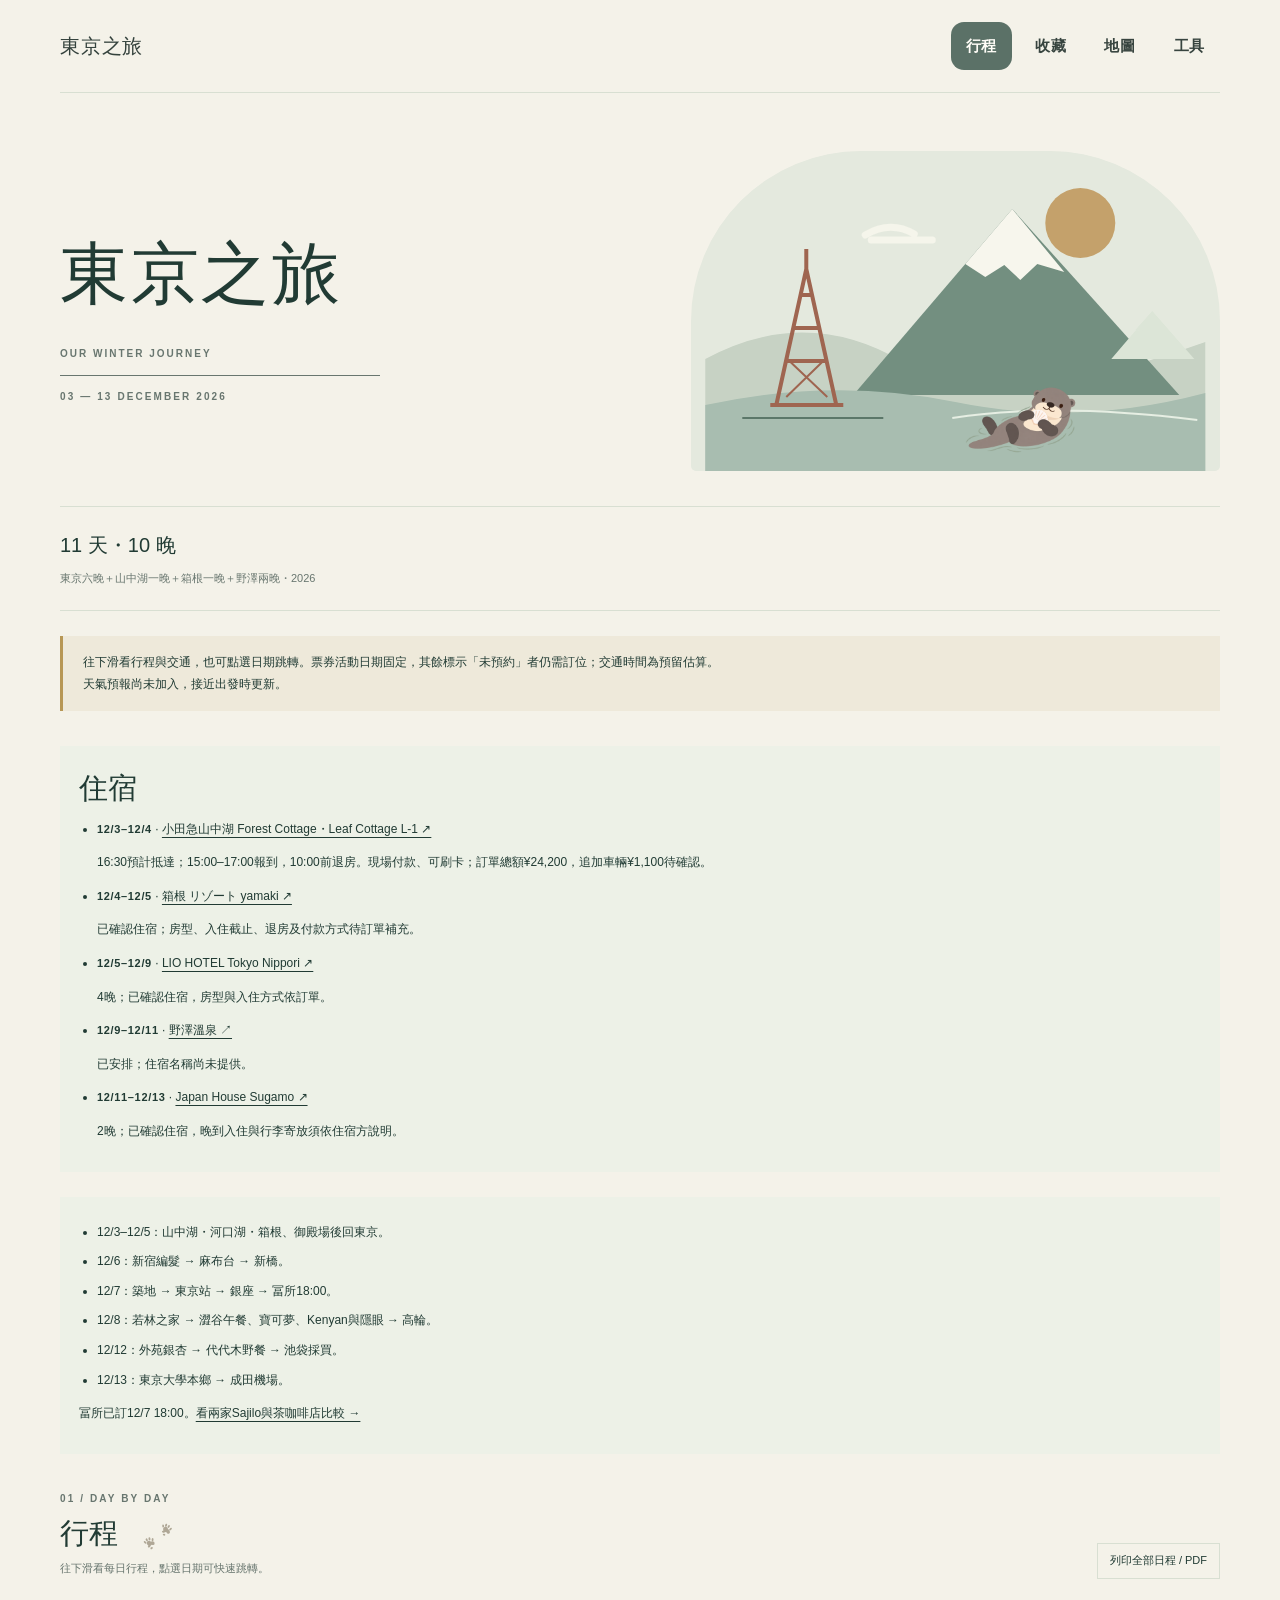
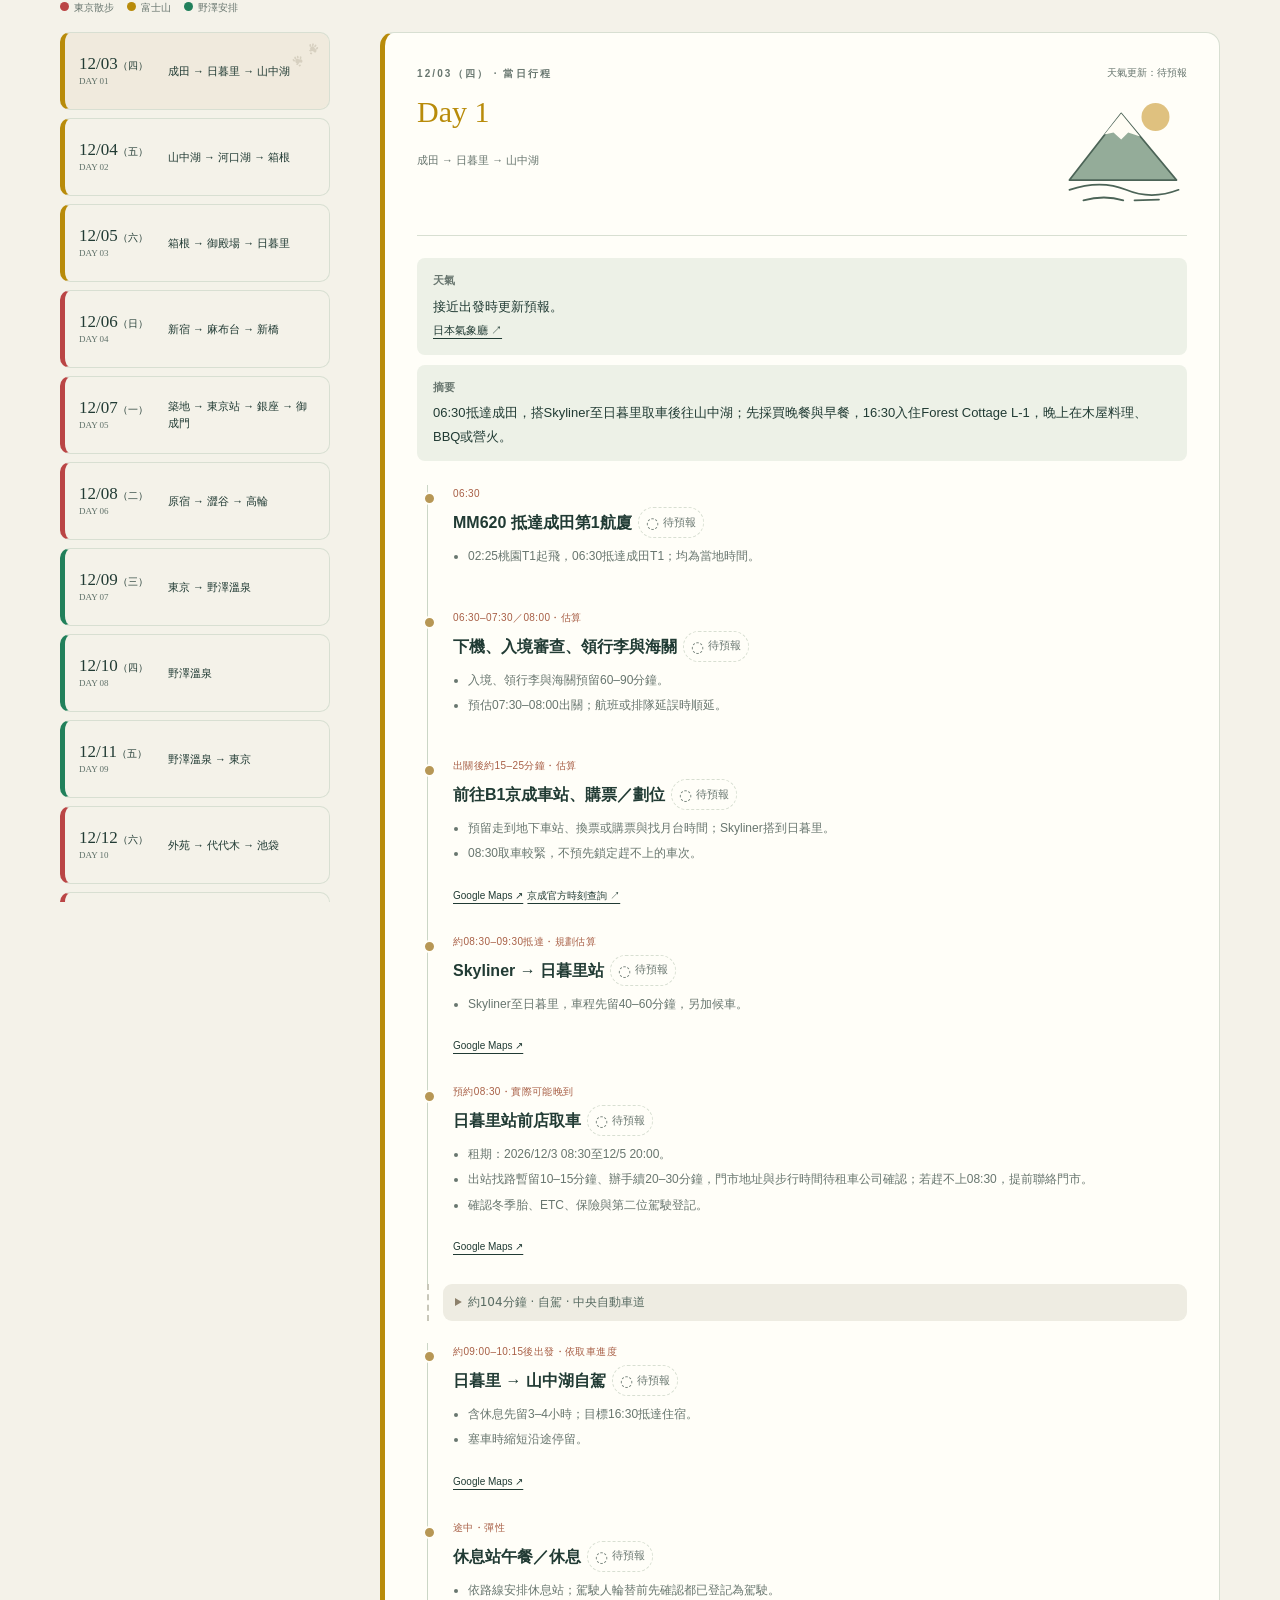
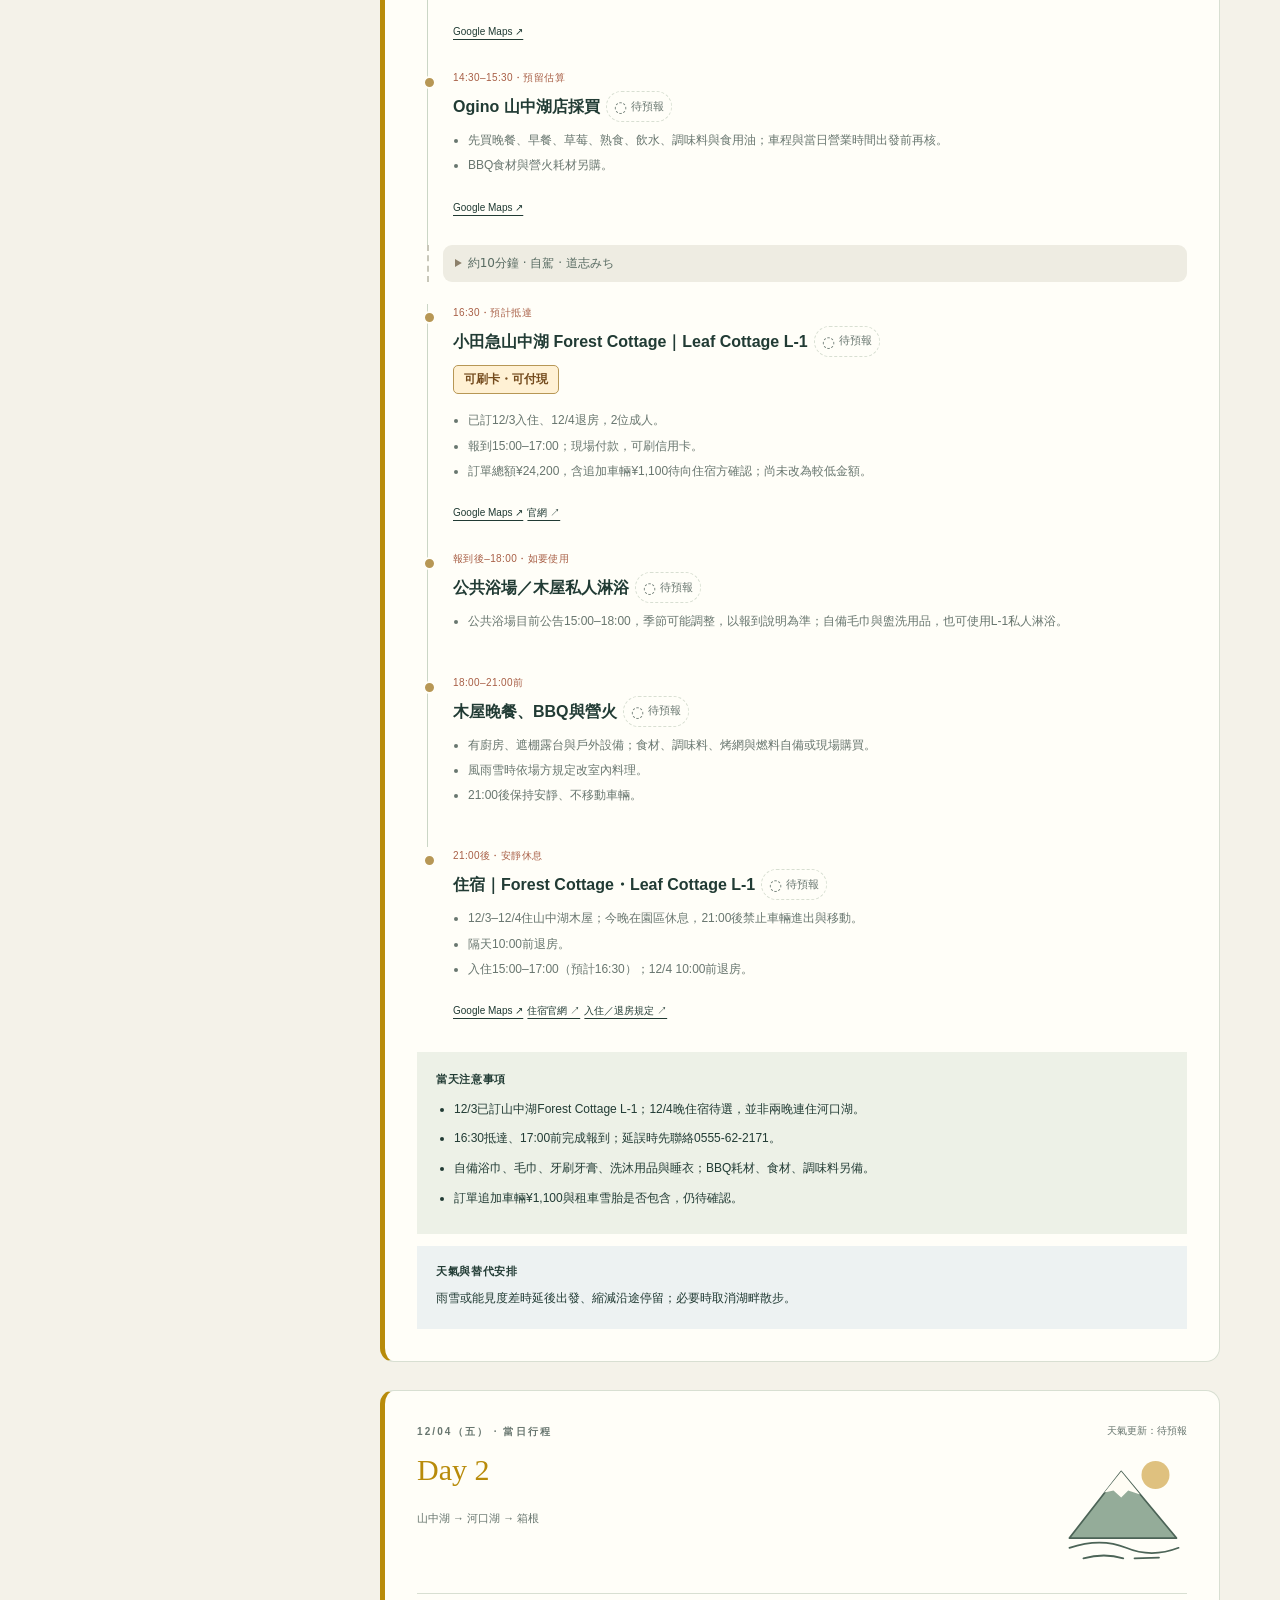
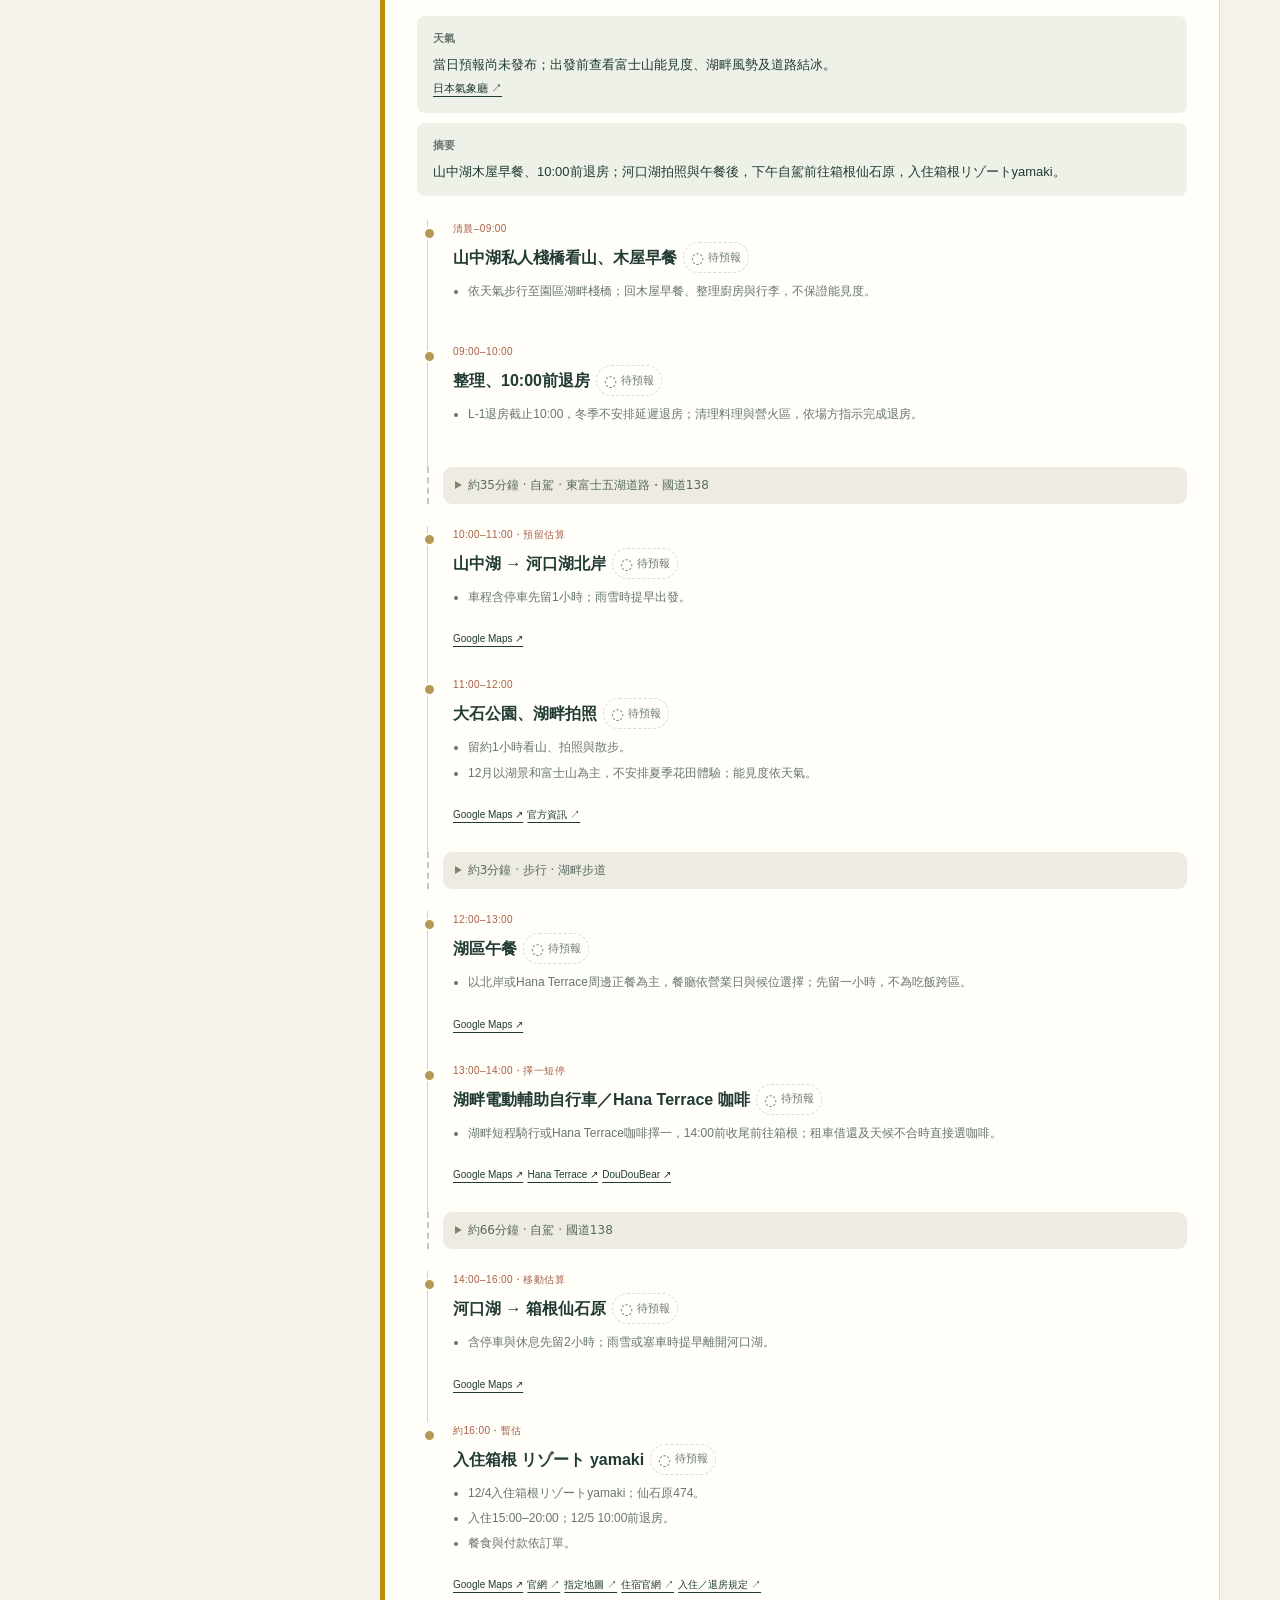
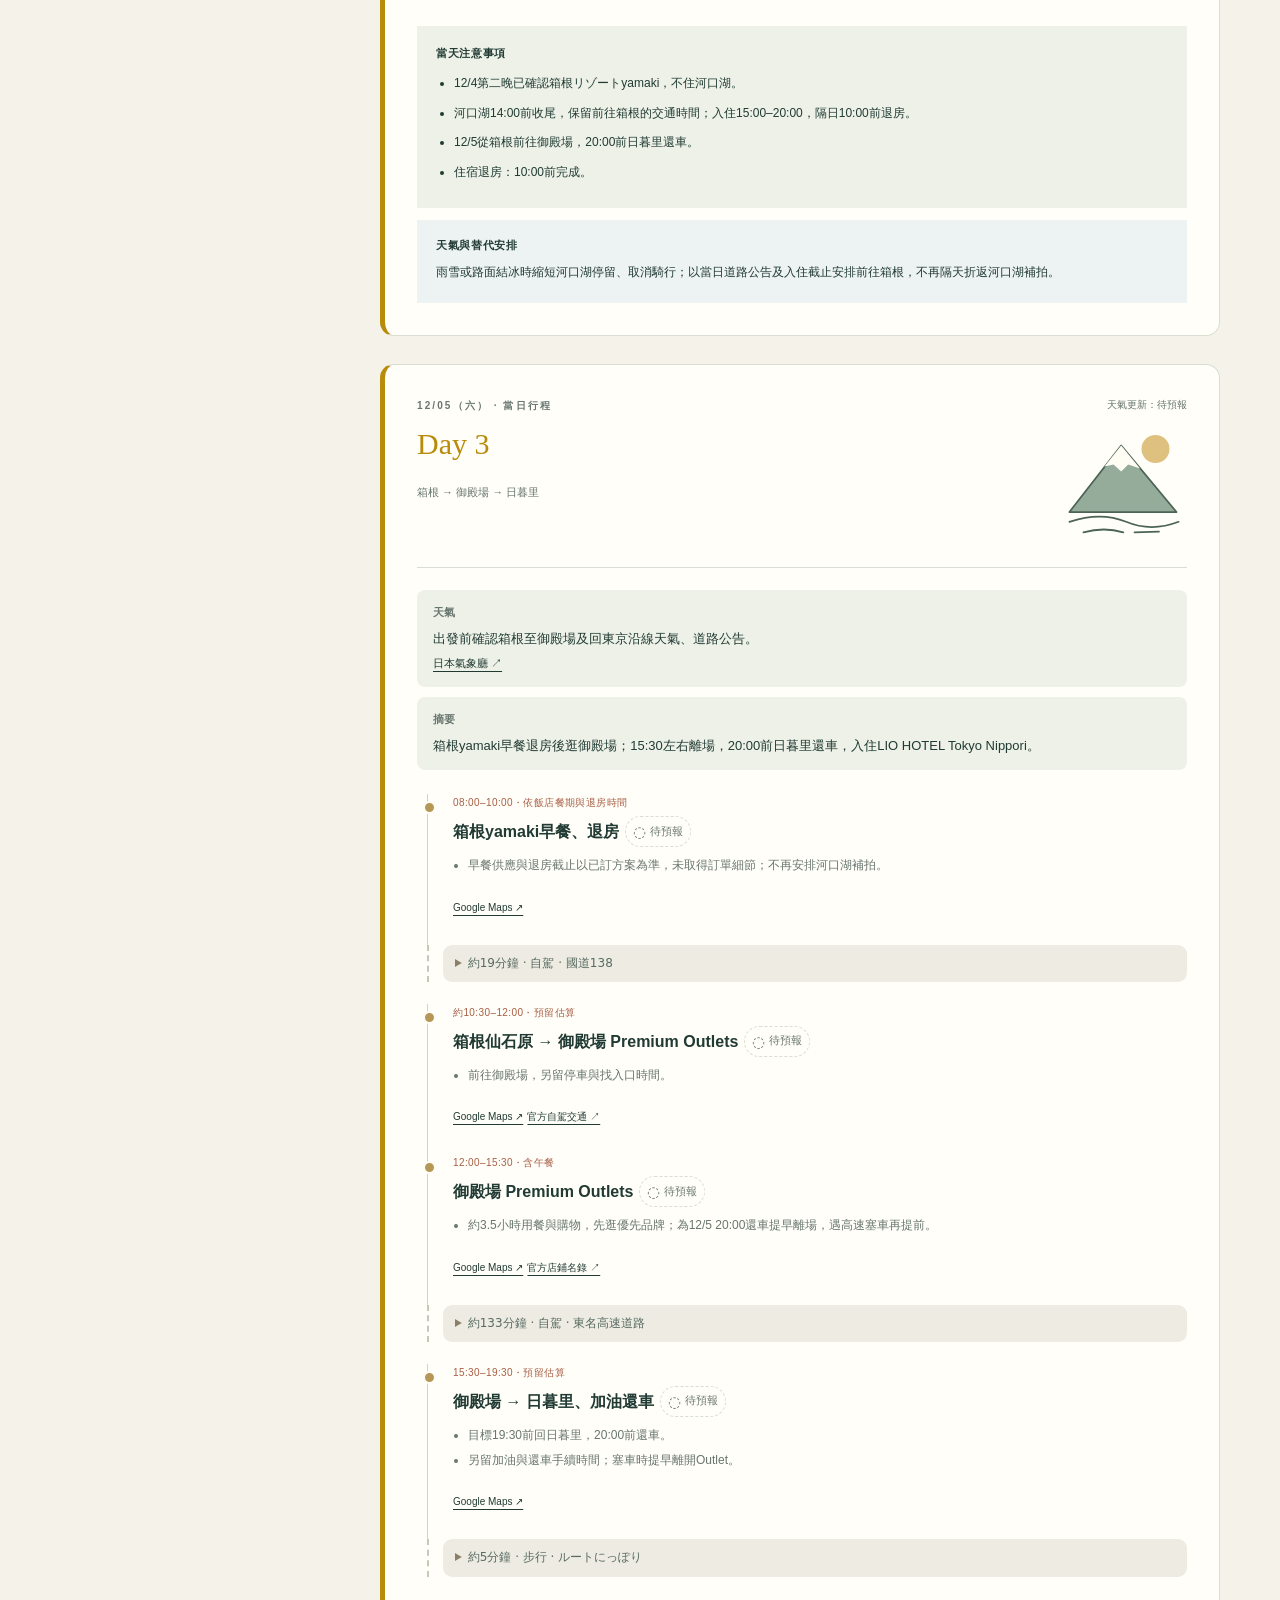
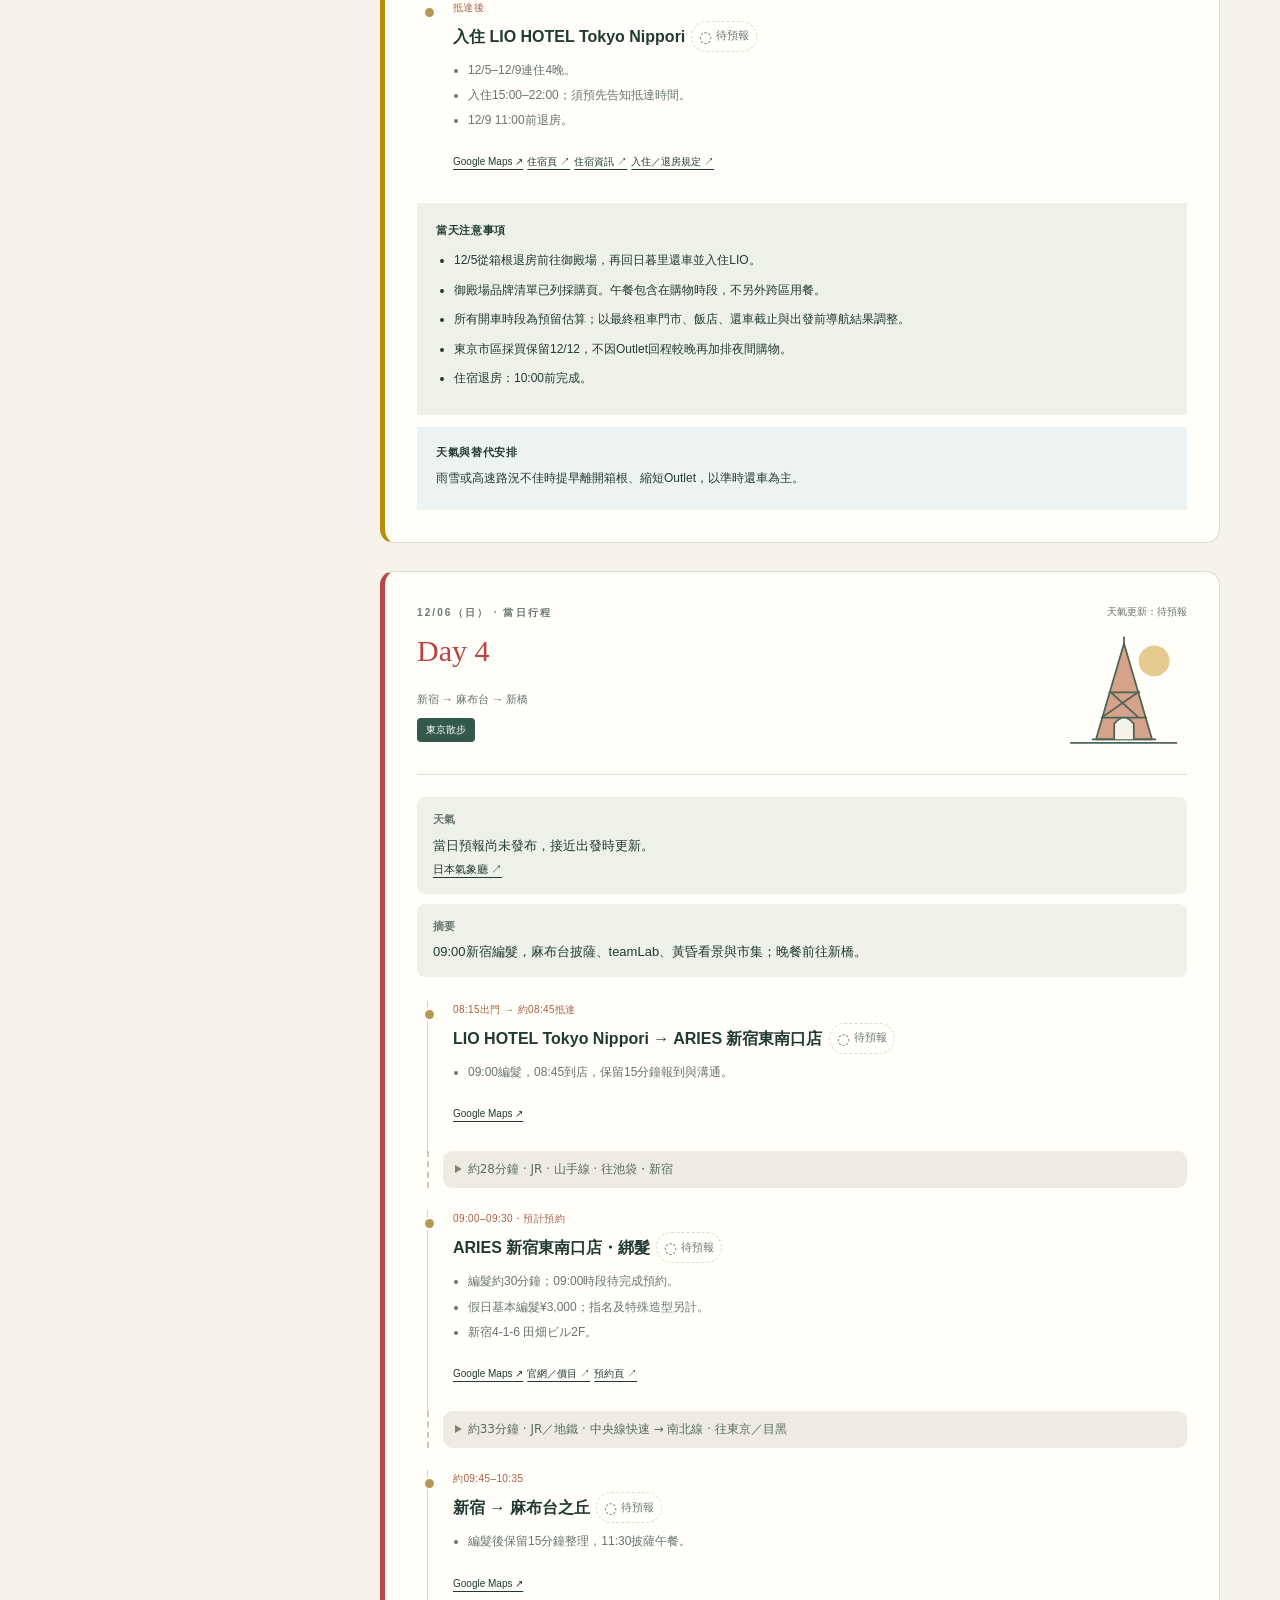
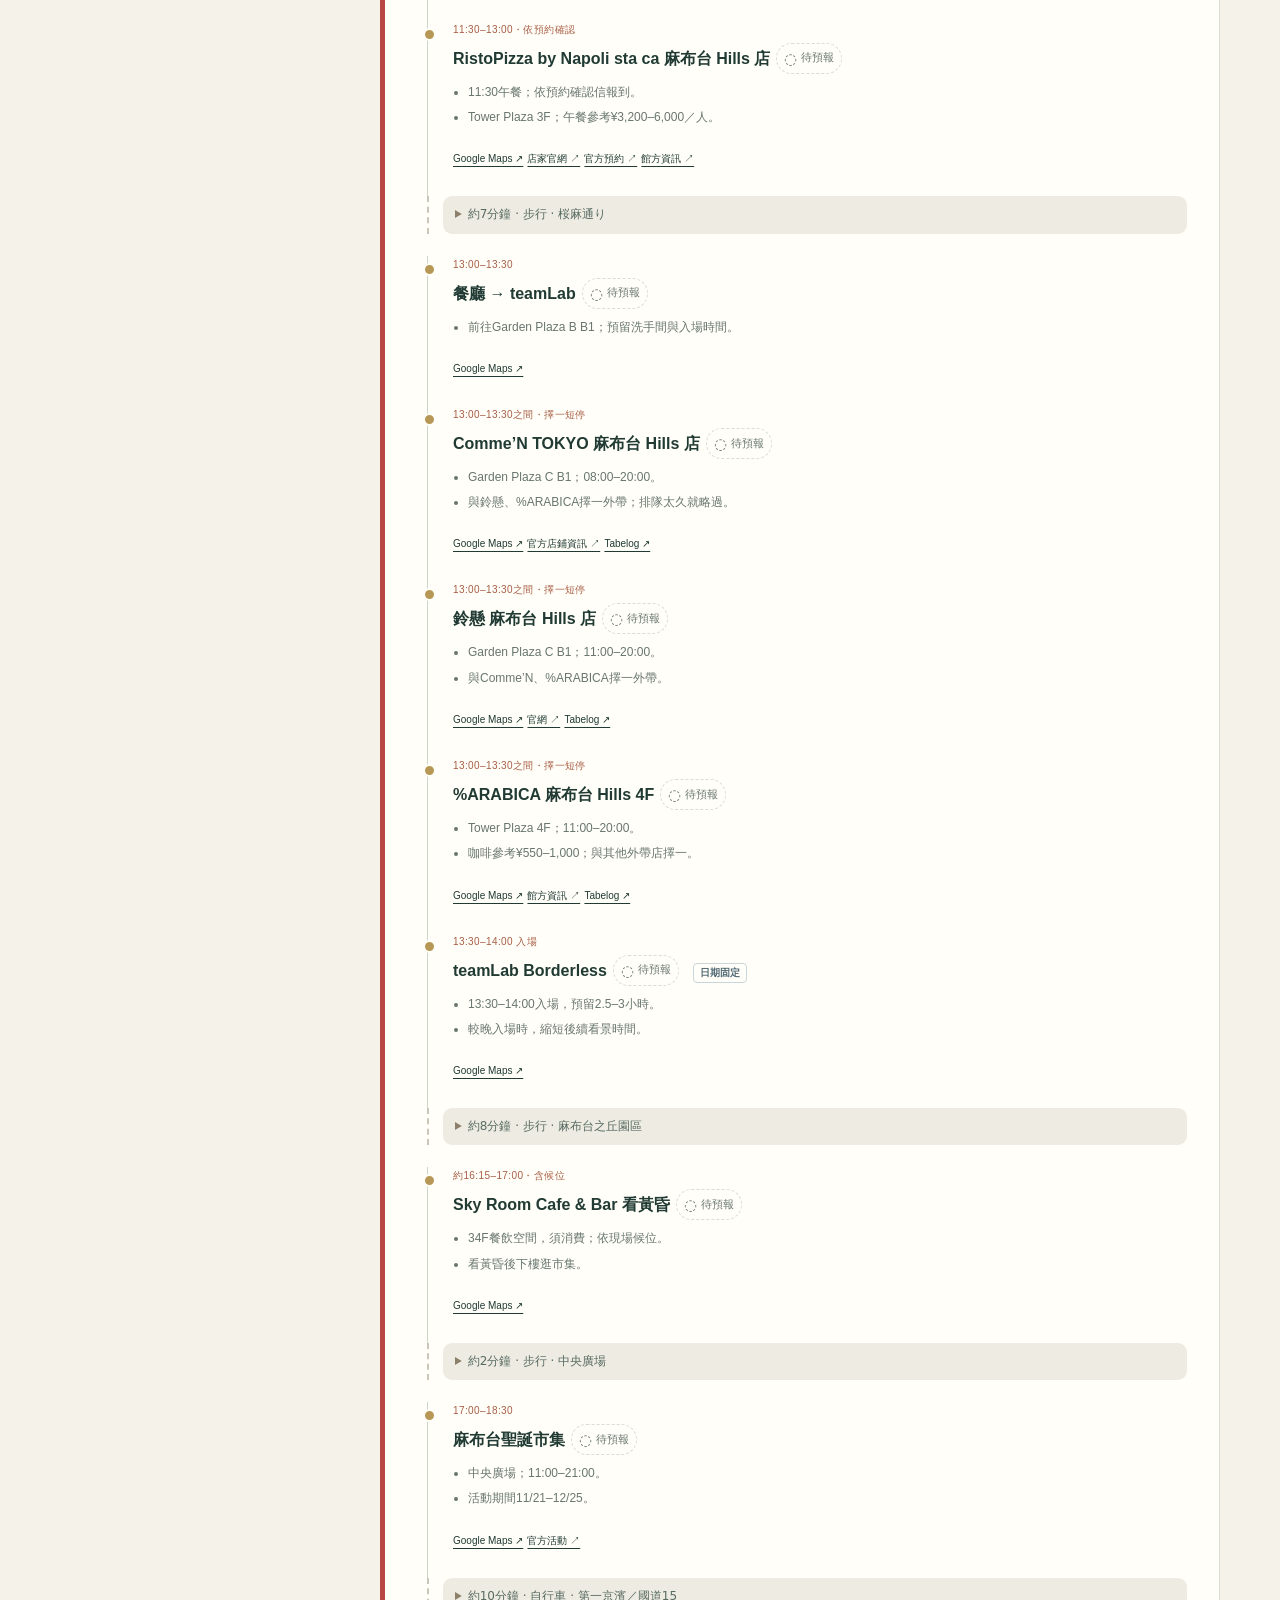
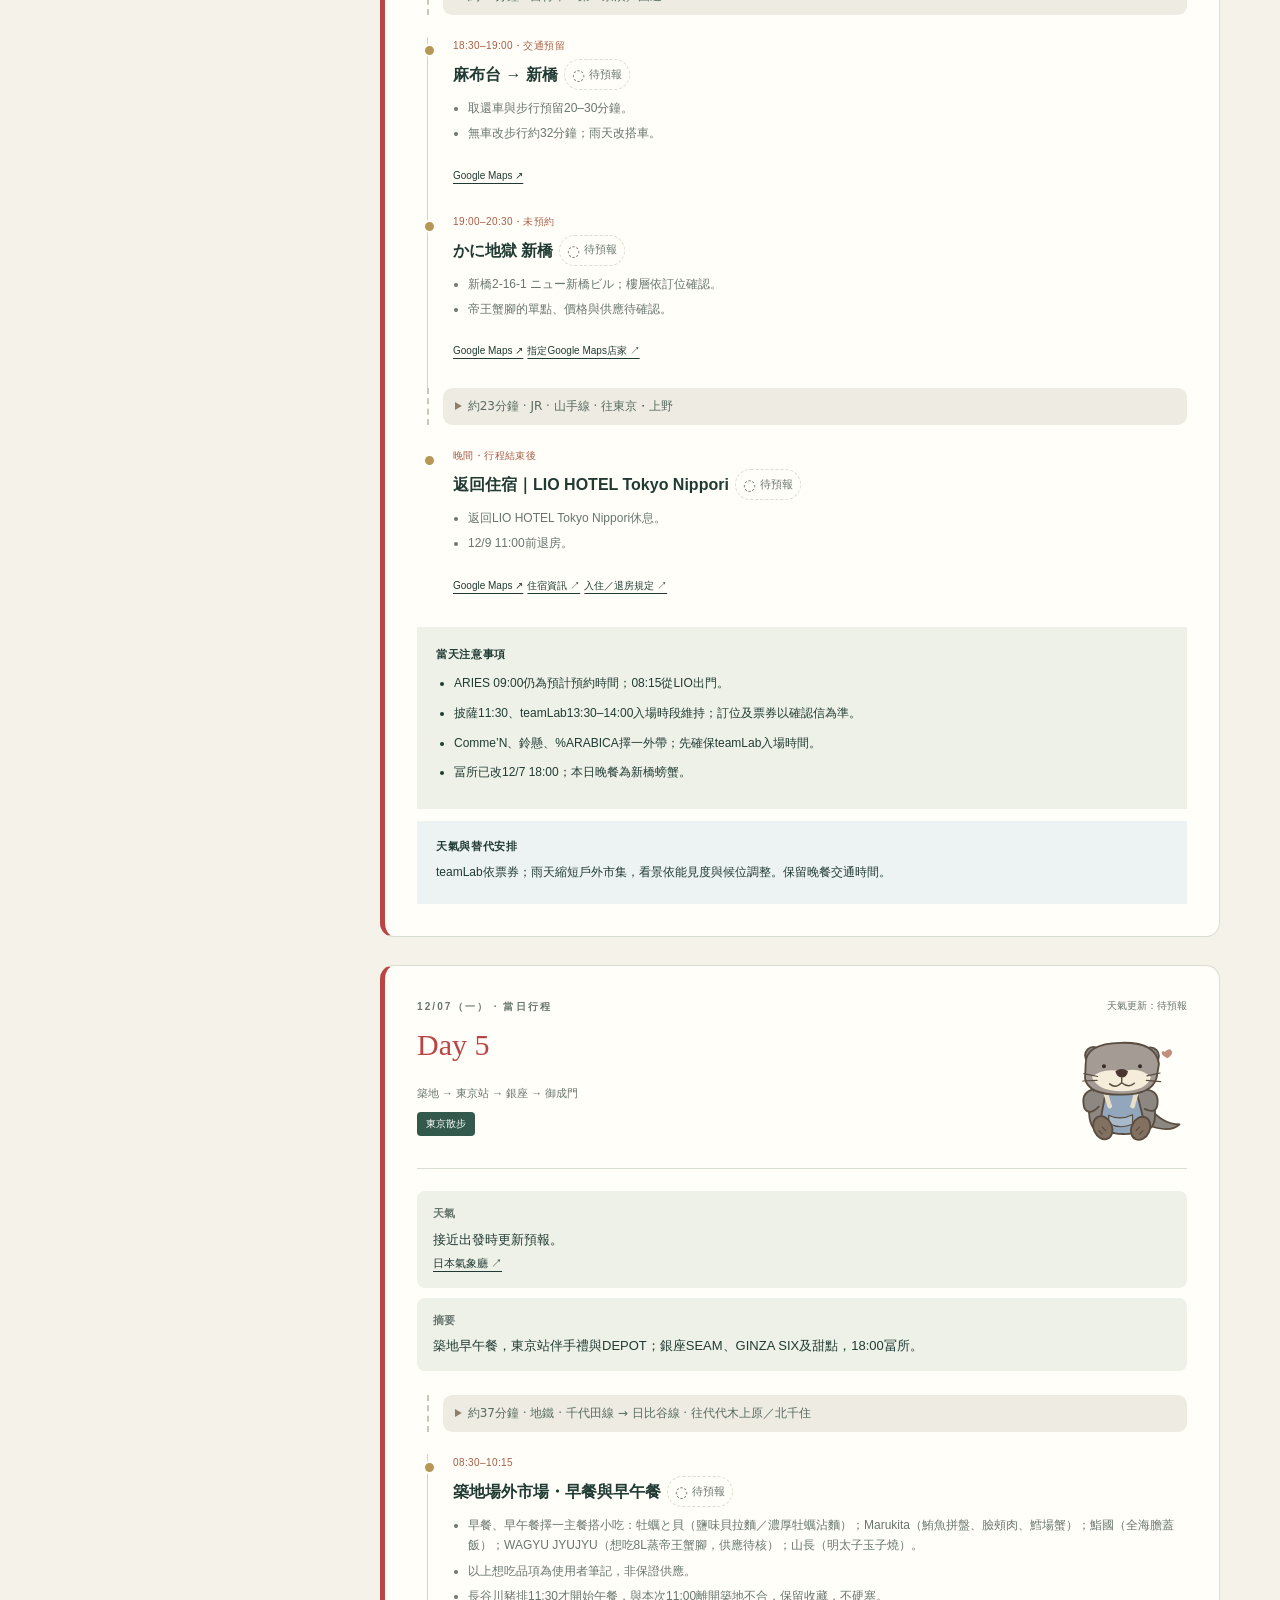
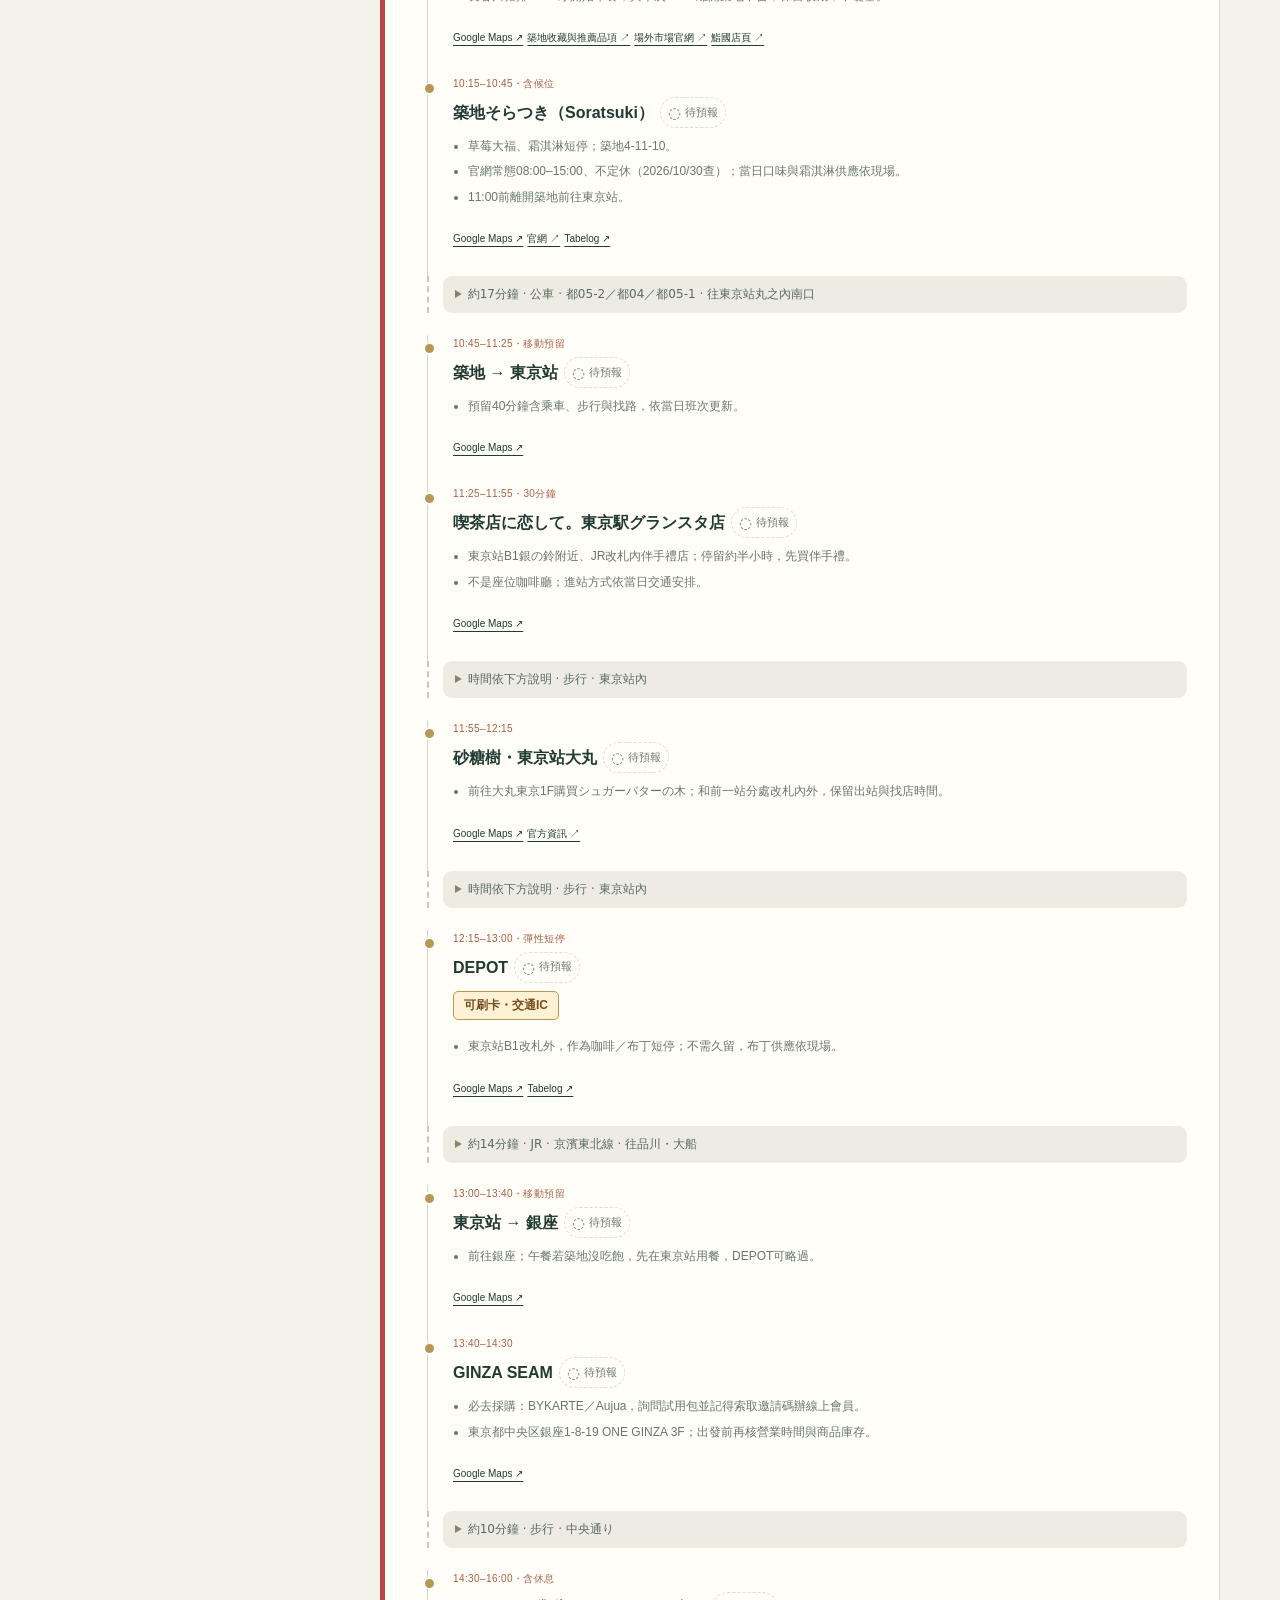
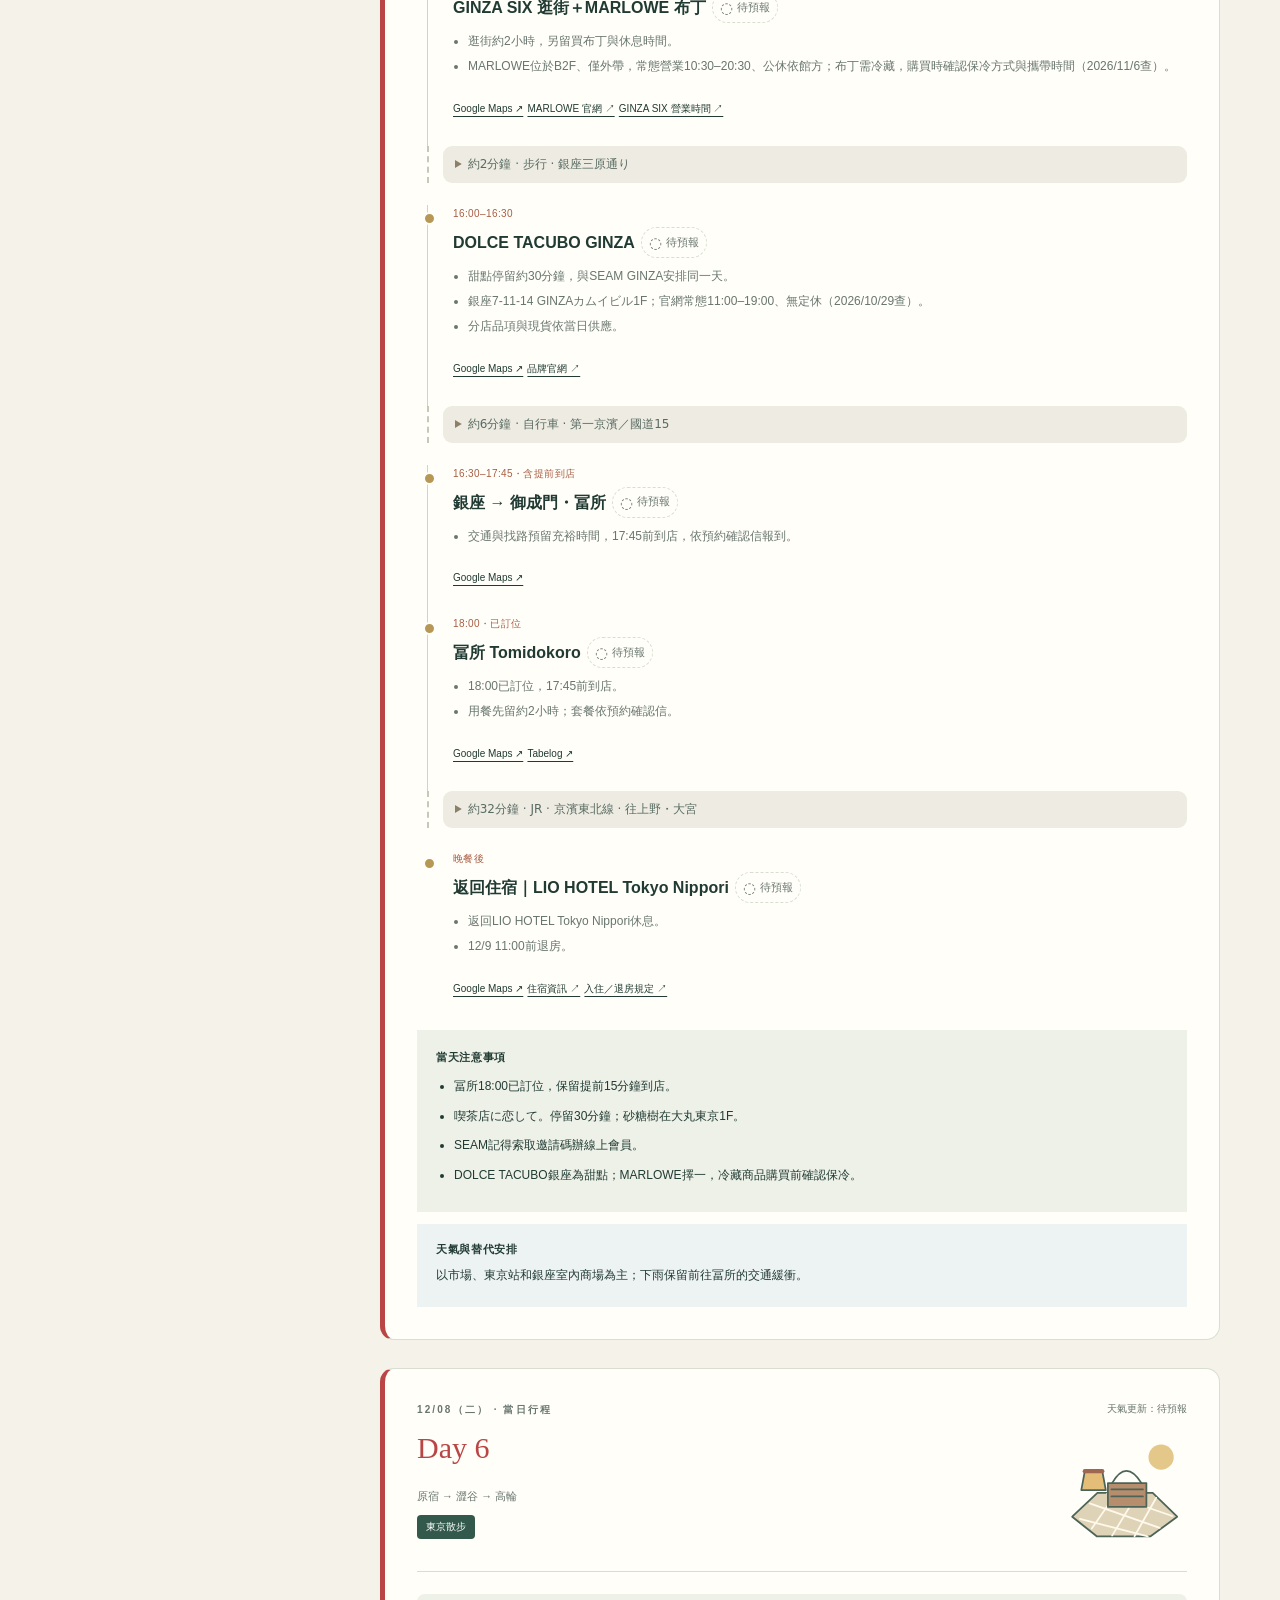
==== commit 6a3207df: "Show transport as step bullets and simplify itinerary reminders" ====
--- a/index.html
+++ b/index.html
@@ -15,7 +15,7 @@
 @media(prefers-reduced-motion:reduce){.days{scroll-behavior:auto}.daybutton{transition:none}}
 .journey-subtitle{margin:-8px 0 24px;letter-spacing:.2em;color:var(--muted)}
 @media(max-width:640px){.daybutton .date .weekday{font-size:11px;font-family:inherit;white-space:nowrap}}
-.transport-leg{list-style:none!important;margin:0 0 22px!important;padding:0 0 0 14px!important;border-left:2px dashed #c8c7b9}.transport-leg summary{cursor:pointer;font:500 12px/1.6 system-ui,sans-serif;color:#586b62;padding:9px 12px;background:#eeece2;border-radius:9px}.transport-leg p{font-size:12px;margin:9px 12px}.transport-leg a{font-size:12px;margin:0 12px}.transport-leg summary::marker{color:#8c806b}</style><style id="site-navigation-style">/* Shared, quiet navigation inspired by the trip reference. */
+.transport-leg{list-style:none!important;margin:0 0 22px!important;padding:0 0 0 14px!important;border-left:2px dashed #c8c7b9}.transport-leg summary{cursor:pointer;font:500 12px/1.6 system-ui,sans-serif;color:#586b62;padding:9px 12px;background:#eeece2;border-radius:9px}.transport-leg p{font-size:12px;margin:9px 12px}.transport-leg a{font-size:12px;margin:0 12px}.transport-leg summary::marker{color:#8c806b}.stop-notes,.transport-steps{list-style:disc;padding-left:1.25em;margin:.5rem 0 1rem}.stop-notes{font-size:12px;color:var(--muted)}.stop-notes li,.transport-steps li{padding:0;margin:.3rem 0;line-height:1.7}.transport-steps li::before,.stop-notes li::before{content:none}</style><style id="site-navigation-style">/* Shared, quiet navigation inspired by the trip reference. */
 nav.site-nav{display:flex!important;align-items:center;justify-content:flex-start;gap:8px!important;flex-wrap:nowrap!important;overflow-x:auto;max-width:100%;width:100%;scrollbar-width:thin;padding:8px 0!important;margin:0!important;background:transparent;font-family:"Noto Sans TC","PingFang TC","Microsoft JhengHei",system-ui,sans-serif;font-style:normal;}
 nav.site-nav a{display:inline-flex;align-items:center;justify-content:center;flex:0 0 auto;min-height:52px;padding:12px 23px!important;margin:0!important;border:0!important;border-radius:13px;background:transparent;color:#37443f!important;font-size:17px!important;font-weight:600!important;line-height:1.5;letter-spacing:.045em;text-decoration:none!important;white-space:nowrap;box-shadow:none;transition:background .16s,color .16s;}
 nav.site-nav a:hover{background:#e3e7dc;color:#37443f!important;}
@@ -72,25 +72,32 @@
       {
         "time": "06:30",
         "name": "MM620 抵達成田第1航廈",
-        "note": "12/3（四）02:25自桃園第1航廈起飛，06:30抵達成田第1航廈；時間均為當地時間，依旅客提供訂單。",
+        "note": "02:25桃園T1起飛，06:30抵達成田T1；均為當地時間。",
         "query": null,
         "transportToNext": {
           "display": false
-        }
+        },
+        "noteBullets": [
+          "02:25桃園T1起飛，06:30抵達成田T1；均為當地時間。"
+        ]
       },
       {
         "time": "06:30–07:30／08:00・估算",
         "name": "下機、入境審查、領行李與海關",
-        "note": "以落地後60–90分鐘作規劃，預估07:30–08:00走到入境大廳；不是保證出關時間。遇排隊、行李延遲或航班晚到可能更久。",
+        "note": "入境、領行李與海關預留60–90分鐘。 預估07:30–08:00出關；航班或排隊延誤時順延。",
         "query": null,
         "transportToNext": {
           "display": false
-        }
+        },
+        "noteBullets": [
+          "入境、領行李與海關預留60–90分鐘。",
+          "預估07:30–08:00出關；航班或排隊延誤時順延。"
+        ]
       },
       {
         "time": "出關後約15–25分鐘・估算",
         "name": "前往B1京成車站、購票／劃位",
-        "note": "預留走到地下車站、換票或購票與找月台時間；Skyliner搭到日暮里。08:30取車較緊，不預先鎖定趕不上的車次。",
+        "note": "預留走到地下車站、換票或購票與找月台時間；Skyliner搭到日暮里。 08:30取車較緊，不預先鎖定趕不上的車次。",
         "query": "成田空港 第1ターミナル 京成",
         "resources": [
           {
@@ -100,21 +107,28 @@
         ],
         "transportToNext": {
           "display": false
-        }
+        },
+        "noteBullets": [
+          "預留走到地下車站、換票或購票與找月台時間；Skyliner搭到日暮里。",
+          "08:30取車較緊，不預先鎖定趕不上的車次。"
+        ]
       },
       {
         "time": "約08:30–09:30抵達・規劃估算",
         "name": "Skyliner → 日暮里站",
-        "note": "車程先留約40–60分鐘，另加候車；具體12/3班次尚待確認，不把此區間視為已確認車次。若出關特別順利可提早抵達；以現場能搭上的班次為準。",
+        "note": "Skyliner至日暮里，車程先留40–60分鐘，另加候車。",
         "query": "日暮里駅",
         "transportToNext": {
           "display": false
-        }
+        },
+        "noteBullets": [
+          "Skyliner至日暮里，車程先留40–60分鐘，另加候車。"
+        ]
       },
       {
         "time": "預約08:30・實際可能晚到",
         "name": "日暮里站前店取車",
-        "note": "租期：2026/12/3 08:30至12/5 20:00。出站找路暫留10–15分鐘、辦手續20–30分鐘，門市地址與步行時間待租車公司確認；若趕不上08:30，提前聯絡門市。確認冬季胎、ETC、保險與第二位駕駛登記。",
+        "note": "租期：2026/12/3 08:30至12/5 20:00。 出站找路暫留10–15分鐘、辦手續20–30分鐘，門市地址與步行時間待租車公司確認；若趕不上08:30，提前聯絡門市。 確認冬季胎、ETC、保險與第二位駕駛登記。",
         "query": "日暮里駅 レンタカー",
         "transportToNext": {
           "mode": "自駕",
@@ -126,17 +140,31 @@
           "destination": "オギノ 山中湖店",
           "destinationName": "Ogino 山中湖店採買",
           "checkedAt": "2026/11/8",
-          "source": "Google Maps 查詢當下路線，非12月旅行日班次；含步行，另留候車與進出館緩衝。"
-        }
+          "source": "Google Maps 查詢當下路線，非12月旅行日班次；含步行，另留候車與進出館緩衝。",
+          "steps": [
+            "126公里、收費道路。",
+            "以日暮里站代替尚未確認地址的租車門市。",
+            "含休息與午餐建議預留3–4小時。"
+          ]
+        },
+        "noteBullets": [
+          "租期：2026/12/3 08:30至12/5 20:00。",
+          "出站找路暫留10–15分鐘、辦手續20–30分鐘，門市地址與步行時間待租車公司確認；若趕不上08:30，提前聯絡門市。",
+          "確認冬季胎、ETC、保險與第二位駕駛登記。"
+        ]
       },
       {
         "time": "約09:00–10:15後出發・依取車進度",
         "name": "日暮里 → 山中湖自駕",
-        "note": "先留約3–4小時含市區出城與途中休息，屬規劃估算，非即時導航；以16:30抵達住宿為目標，塞車時縮短沿途停留。",
+        "note": "含休息先留3–4小時；目標16:30抵達住宿。 塞車時縮短沿途停留。",
         "query": "日暮里 小田急山中湖フォレストコテージ 自動車",
         "transportToNext": {
           "display": false
-        }
+        },
+        "noteBullets": [
+          "含休息先留3–4小時；目標16:30抵達住宿。",
+          "塞車時縮短沿途停留。"
+        ]
       },
       {
         "time": "途中・彈性",
@@ -145,12 +173,15 @@
         "query": "中央自動車道 サービスエリア",
         "transportToNext": {
           "display": false
-        }
+        },
+        "noteBullets": [
+          "依路線安排休息站；駕駛人輪替前先確認都已登記為駕駛。"
+        ]
       },
       {
         "time": "14:30–15:30・預留估算",
         "name": "Ogino 山中湖店採買",
-        "note": "先買晚餐、早餐、草莓、熟食、飲水、調味料與食用油；車程與當日營業時間出發前再核。BBQ食材與營火耗材另購。",
+        "note": "先買晚餐、早餐、草莓、熟食、飲水、調味料與食用油；車程與當日營業時間出發前再核。 BBQ食材與營火耗材另購。",
         "query": "オギノ 山中湖店",
         "transportToNext": {
           "mode": "自駕",
@@ -162,13 +193,20 @@
           "destination": "小田急山中湖フォレストコテージ",
           "destinationName": "小田急山中湖 Forest Cottage｜Leaf Cottage L-1",
           "checkedAt": "2026/11/8",
-          "source": "Google Maps 查詢當下路線，非12月旅行日班次；含步行，另留候車與進出館緩衝。"
-        }
+          "source": "Google Maps 查詢當下路線，非12月旅行日班次；含步行，另留候車與進出館緩衝。",
+          "steps": [
+            "5.9公里。"
+          ]
+        },
+        "noteBullets": [
+          "先買晚餐、早餐、草莓、熟食、飲水、調味料與食用油；車程與當日營業時間出發前再核。",
+          "BBQ食材與營火耗材另購。"
+        ]
       },
       {
         "time": "16:30・預計抵達",
         "name": "小田急山中湖 Forest Cottage｜Leaf Cottage L-1",
-        "note": "已訂12/3入住、12/4退房，2位成人。報到15:00–17:00；現場付款，可刷信用卡。訂單總額¥24,200，含追加車輛¥1,100待向住宿方確認；尚未改為較低金額。",
+        "note": "已訂12/3入住、12/4退房，2位成人。 報到15:00–17:00；現場付款，可刷信用卡。 訂單總額¥24,200，含追加車輛¥1,100待向住宿方確認；尚未改為較低金額。",
         "query": "小田急山中湖フォレストコテージ",
         "payment": "cash_and_card",
         "resources": [
@@ -183,7 +221,12 @@
         ],
         "transportToNext": {
           "display": false
-        }
+        },
+        "noteBullets": [
+          "已訂12/3入住、12/4退房，2位成人。",
+          "報到15:00–17:00；現場付款，可刷信用卡。",
+          "訂單總額¥24,200，含追加車輛¥1,100待向住宿方確認；尚未改為較低金額。"
+        ]
       },
       {
         "time": "報到後–18:00・如要使用",
@@ -192,21 +235,29 @@
         "query": null,
         "transportToNext": {
           "display": false
-        }
+        },
+        "noteBullets": [
+          "公共浴場目前公告15:00–18:00，季節可能調整，以報到說明為準；自備毛巾與盥洗用品，也可使用L-1私人淋浴。"
+        ]
       },
       {
         "time": "18:00–21:00前",
         "name": "木屋晚餐、BBQ與營火",
-        "note": "有廚房、遮棚露台與戶外設備；食材、調味料、烤網與燃料自備或現場購買。風雨雪時依場方規定改室內料理。21:00後保持安靜、不移動車輛。",
+        "note": "有廚房、遮棚露台與戶外設備；食材、調味料、烤網與燃料自備或現場購買。 風雨雪時依場方規定改室內料理。 21:00後保持安靜、不移動車輛。",
         "query": null,
         "transportToNext": {
           "display": false
-        }
+        },
+        "noteBullets": [
+          "有廚房、遮棚露台與戶外設備；食材、調味料、烤網與燃料自備或現場購買。",
+          "風雨雪時依場方規定改室內料理。",
+          "21:00後保持安靜、不移動車輛。"
+        ]
       },
       {
         "time": "21:00後・安靜休息",
         "name": "住宿｜Forest Cottage・Leaf Cottage L-1",
-        "note": "12/3–12/4住山中湖木屋；今晚在園區休息，21:00後禁止車輛進出與移動。隔天10:00前退房。 入住15:00–17:00（預計16:30）；12/4 10:00前退房。",
+        "note": "12/3–12/4住山中湖木屋；今晚在園區休息，21:00後禁止車輛進出與移動。 隔天10:00前退房。 入住15:00–17:00（預計16:30）；12/4 10:00前退房。",
         "query": "小田急山中湖フォレストコテージ",
         "nightlyStay": true,
         "resources": [
@@ -221,7 +272,12 @@
         ],
         "transportToNext": {
           "display": false
-        }
+        },
+        "noteBullets": [
+          "12/3–12/4住山中湖木屋；今晚在園區休息，21:00後禁止車輛進出與移動。",
+          "隔天10:00前退房。",
+          "入住15:00–17:00（預計16:30）；12/4 10:00前退房。"
+        ]
       }
     ],
     "notes": [
@@ -249,7 +305,10 @@
         "query": null,
         "transportToNext": {
           "display": false
-        }
+        },
+        "noteBullets": [
+          "依天氣步行至園區湖畔棧橋；回木屋早餐、整理廚房與行李，不保證能見度。"
+        ]
       },
       {
         "time": "09:00–10:00",
@@ -266,22 +325,31 @@
           "destination": "大石公園 河口湖",
           "destinationName": "大石公園、湖畔拍照",
           "checkedAt": "2026/11/8",
-          "source": "Google Maps 查詢當下路線，非12月旅行日班次；含步行，另留候車與進出館緩衝。"
-        }
+          "source": "Google Maps 查詢當下路線，非12月旅行日班次；含步行，另留候車與進出館緩衝。",
+          "steps": [
+            "24.3公里、部分收費。"
+          ]
+        },
+        "noteBullets": [
+          "L-1退房截止10:00，冬季不安排延遲退房；清理料理與營火區，依場方指示完成退房。"
+        ]
       },
       {
         "time": "10:00–11:00・預留估算",
         "name": "山中湖 → 河口湖北岸",
-        "note": "先留約1小時車程與停車緩衝，非導航實測；雨雪路況視當日調整。",
+        "note": "車程含停車先留1小時；雨雪時提早出發。",
         "query": "山中湖 大石公園 自動車",
         "transportToNext": {
           "display": false
-        }
+        },
+        "noteBullets": [
+          "車程含停車先留1小時；雨雪時提早出發。"
+        ]
       },
       {
         "time": "11:00–12:00",
         "name": "大石公園、湖畔拍照",
-        "note": "留約1小時看山、拍照與散步。12月以湖景和富士山為主，不安排夏季花田體驗；能見度依天氣。",
+        "note": "留約1小時看山、拍照與散步。 12月以湖景和富士山為主，不安排夏季花田體驗；能見度依天氣。",
         "query": "大石公園 河口湖",
         "resources": [
           {
@@ -299,8 +367,16 @@
           "destination": "河口湖 Hana Terrace",
           "destinationName": "湖畔電動輔助自行車／Hana Terrace 咖啡",
           "checkedAt": "2026/11/8",
-          "source": "Google Maps 查詢當下路線，非12月旅行日班次；含步行，另留候車與進出館緩衝。"
-        }
+          "source": "Google Maps 查詢當下路線，非12月旅行日班次；含步行，另留候車與進出館緩衝。",
+          "steps": [
+            "200公尺。",
+            "車停大石公園，午餐店家與單車租借點依當天選擇。"
+          ]
+        },
+        "noteBullets": [
+          "留約1小時看山、拍照與散步。",
+          "12月以湖景和富士山為主，不安排夏季花田體驗；能見度依天氣。"
+        ]
       },
       {
         "time": "12:00–13:00",
@@ -309,7 +385,10 @@
         "query": "河口湖 大石公園 ランチ",
         "transportToNext": {
           "display": false
-        }
+        },
+        "noteBullets": [
+          "以北岸或Hana Terrace周邊正餐為主，餐廳依營業日與候位選擇；先留一小時，不為吃飯跨區。"
+        ]
       },
       {
         "time": "13:00–14:00・擇一短停",
@@ -336,22 +415,32 @@
           "destination": "箱根リゾートyamaki 仙石原474",
           "destinationName": "入住箱根 リゾート yamaki",
           "checkedAt": "2026/11/8",
-          "source": "Google Maps 查詢當下路線，非12月旅行日班次；含步行，另留候車與進出館緩衝。"
-        }
+          "source": "Google Maps 查詢當下路線，非12月旅行日班次；含步行，另留候車與進出館緩衝。",
+          "steps": [
+            "約49.3公里。",
+            "以大石公園為出發點，預留90分鐘。"
+          ]
+        },
+        "noteBullets": [
+          "湖畔短程騎行或Hana Terrace咖啡擇一，14:00前收尾前往箱根；租車借還及天候不合時直接選咖啡。"
+        ]
       },
       {
         "time": "14:00–16:00・移動估算",
         "name": "河口湖 → 箱根仙石原",
-        "note": "自駕先預留約2小時含停車及休息，非實測導航；雨雪、結冰或塞車時提早離開河口湖。住宿最晚報到時間須依訂單確認。",
+        "note": "含停車與休息先留2小時；雨雪或塞車時提早離開河口湖。",
         "query": "大石公園 箱根リゾートyamaki 自動車",
         "transportToNext": {
           "display": false
-        }
+        },
+        "noteBullets": [
+          "含停車與休息先留2小時；雨雪或塞車時提早離開河口湖。"
+        ]
       },
       {
         "time": "約16:00・暫估",
         "name": "入住箱根 リゾート yamaki",
-        "note": "已確認12/4入住、12/5退房；地址神奈川縣足柄下郡箱根町仙石原474。房型、入住截止、餐食、退房與付款依訂單，抵達時間暫估。 12/4–12/5住箱根仙石原；晚餐後回住宿休息。入住、退房時間及餐食依訂單確認。 入住15:00–20:00；12/5 10:00前退房。",
+        "note": "12/4入住箱根リゾートyamaki；仙石原474。 入住15:00–20:00；12/5 10:00前退房。 餐食與付款依訂單。",
         "query": "箱根 リゾート yamaki 仙石原474",
         "resources": [
           {
@@ -374,7 +463,12 @@
         "nightlyStay": true,
         "transportToNext": {
           "display": false
-        }
+        },
+        "noteBullets": [
+          "12/4入住箱根リゾートyamaki；仙石原474。",
+          "入住15:00–20:00；12/5 10:00前退房。",
+          "餐食與付款依訂單。"
+        ]
       }
     ],
     "notes": [
@@ -415,13 +509,19 @@
           "destination": "御殿場プレミアムアウトレット",
           "destinationName": "御殿場 Premium Outlets",
           "checkedAt": "2026/11/8",
-          "source": "Google Maps 查詢當下路線，非12月旅行日班次；含步行，另留候車與進出館緩衝。"
-        }
+          "source": "Google Maps 查詢當下路線，非12月旅行日班次；含步行，另留候車與進出館緩衝。",
+          "steps": [
+            "12.6公里。"
+          ]
+        },
+        "noteBullets": [
+          "早餐供應與退房截止以已訂方案為準，未取得訂單細節；不再安排河口湖補拍。"
+        ]
       },
       {
         "time": "約10:30–12:00・預留估算",
         "name": "箱根仙石原 → 御殿場 Premium Outlets",
-        "note": "先保留原10:30–12:00交通緩衝，實際車程依冬季路況、停車及導航更新；出發地改箱根，不再從河口湖出發。",
+        "note": "前往御殿場，另留停車與找入口時間。",
         "query": "箱根 仙石原 御殿場プレミアムアウトレット 自動車",
         "resources": [
           {
@@ -431,7 +531,10 @@
         ],
         "transportToNext": {
           "display": false
-        }
+        },
+        "noteBullets": [
+          "前往御殿場，另留停車與找入口時間。"
+        ]
       },
       {
         "time": "12:00–15:30・含午餐",
@@ -454,13 +557,22 @@
           "destination": "日暮里駅",
           "destinationName": "御殿場 → 日暮里、加油還車",
           "checkedAt": "2026/11/8",
-          "source": "Google Maps 查詢當下路線，非12月旅行日班次；含步行，另留候車與進出館緩衝。"
-        }
+          "source": "Google Maps 查詢當下路線，非12月旅行日班次；含步行，另留候車與進出館緩衝。",
+          "steps": [
+            "約110公里、收費。",
+            "建議預留3–3.5小時另加油與還車手續。",
+            "20:00還車。",
+            "門市地址確認後再更新。"
+          ]
+        },
+        "noteBullets": [
+          "約3.5小時用餐與購物，先逛優先品牌；為12/5 20:00還車提早離場，遇高速塞車再提前。"
+        ]
       },
       {
         "time": "15:30–19:30・預留估算",
         "name": "御殿場 → 日暮里、加油還車",
-        "note": "租車預約20:00結束，目標19:30前回日暮里站前店完成加油與還車準備。約4小時含週六車流、休息、加油及市區緩衝，非導航實測；當天依路況提前離開Outlet。還車門市以訂單確認。",
+        "note": "目標19:30前回日暮里，20:00前還車。 另留加油與還車手續時間；塞車時提早離開Outlet。",
         "query": "御殿場 日暮里 自動車",
         "transportToNext": {
           "mode": "步行",
@@ -472,13 +584,21 @@
           "destination": "LIO HOTEL Tokyo Nippori",
           "destinationName": "LIO HOTEL Tokyo Nippori",
           "checkedAt": "2026/11/8",
-          "source": "Google Maps 查詢當下路線，非12月旅行日班次；含步行，另留候車與進出館緩衝。"
-        }
+          "source": "Google Maps 查詢當下路線，非12月旅行日班次；含步行，另留候車與進出館緩衝。",
+          "steps": [
+            "350公尺。",
+            "以日暮里站為起點，實際租車門市步行待地址確認。"
+          ]
+        },
+        "noteBullets": [
+          "目標19:30前回日暮里，20:00前還車。",
+          "另留加油與還車手續時間；塞車時提早離開Outlet。"
+        ]
       },
       {
         "time": "抵達後",
         "name": "入住 LIO HOTEL Tokyo Nippori",
-        "note": "已確認12/5–12/9共4晚。還車後前往住宿，晚到報到與房型依訂單；不另安排固定活動。 12/5–12/9連住4晚。當晚行程結束後回日暮里住宿；返程時間依最後停留地點與班次安排，尚未實算。 入住15:00–22:00；12/9 11:00前退房。須預先告知抵達時間。",
+        "note": "12/5–12/9連住4晚。 入住15:00–22:00；須預先告知抵達時間。 12/9 11:00前退房。",
         "query": "LIO HOTEL Tokyo Nippori",
         "resources": [
           {
@@ -497,7 +617,12 @@
         "nightlyStay": true,
         "transportToNext": {
           "display": false
-        }
+        },
+        "noteBullets": [
+          "12/5–12/9連住4晚。",
+          "入住15:00–22:00；須預先告知抵達時間。",
+          "12/9 11:00前退房。"
+        ]
       }
     ],
     "notes": [
@@ -527,11 +652,11 @@
       {
         "time": "08:15出門 → 約08:45抵達",
         "name": "LIO HOTEL Tokyo Nippori → ARIES 新宿東南口店",
-        "note": "依旅客提供的Google Maps查詢時間約30分鐘；預計08:45到店，09:00編髮，保留15分鐘報到與溝通。交通時間為旅客提供，非即時班次。",
+        "note": "09:00編髮，08:45到店，保留15分鐘報到與溝通。",
         "query": "アリエス 新宿東南口店 新宿4-1-6",
         "transportToNext": {
           "mode": "JR",
-          "minutes": 29,
+          "minutes": 28,
           "line": "山手線",
           "direction": "池袋・新宿",
           "detail": "西日暮里→新宿；車程21分、前後步行約8分。仍維持08:15出門，保留09:00預約緩衝。",
@@ -540,13 +665,21 @@
           "destinationName": "ARIES 新宿東南口店・綁髮",
           "checkedAt": "2026/11/8",
           "source": "Google Maps 查詢當下路線，非12月旅行日班次；含步行，另留候車與進出館緩衝。",
-          "originName": "LIO HOTEL Tokyo Nippori"
-        }
+          "originName": "LIO HOTEL Tokyo Nippori",
+          "steps": [
+            "步行約4分鐘至西日暮里站。",
+            "搭JR山手線內環，往池袋・新宿方向，至新宿站約20分鐘。",
+            "步行約4分鐘至ARIES新宿東南口店。"
+          ]
+        },
+        "noteBullets": [
+          "09:00編髮，08:45到店，保留15分鐘報到與溝通。"
+        ]
       },
       {
         "time": "09:00–09:30・預計預約",
         "name": "ARIES 新宿東南口店・綁髮",
-        "note": "編髮預留30分鐘，09:00為預計預約時間，尚未確認訂位。08:45左右抵達，留15分鐘報到與溝通。東京都新宿區新宿4-1-6 田畑ビル2F；假日基本編髮¥3,000，指名及特殊造型另計。實際完成時間依店家安排。",
+        "note": "編髮約30分鐘；09:00時段待完成預約。 假日基本編髮¥3,000；指名及特殊造型另計。 新宿4-1-6 田畑ビル2F。",
         "query": "Aries 新宿東南口店 新宿4-1-6 田畑ビル2F",
         "bookingStatus": "planned_not_booked",
         "resources": [
@@ -569,22 +702,37 @@
           "destination": "RistoPizza by Napoli sta ca 麻布台ヒルズ",
           "destinationName": "RistoPizza by Napoli sta ca 麻布台 Hills 店",
           "checkedAt": "2026/11/8",
-          "source": "Google Maps 查詢當下路線，非12月旅行日班次；含步行，另留候車與進出館緩衝。"
-        }
+          "source": "Google Maps 查詢當下路線，非12月旅行日班次；含步行，另留候車與進出館緩衝。",
+          "steps": [
+            "步行約5分鐘至JR新宿站。",
+            "搭中央線快速，往東京方向，至四ツ谷站約4分鐘。",
+            "站內轉乘步行約3分鐘。",
+            "搭南北線往目黑方向，至六本木一丁目站約6分鐘。",
+            "步行約9分鐘至RistoPizza；建議整段預留45–50分鐘。"
+          ]
+        },
+        "noteBullets": [
+          "編髮約30分鐘；09:00時段待完成預約。",
+          "假日基本編髮¥3,000；指名及特殊造型另計。",
+          "新宿4-1-6 田畑ビル2F。"
+        ]
       },
       {
         "time": "約09:45–10:35",
         "name": "新宿 → 麻布台之丘",
-        "note": "依旅客提供的Google Maps查詢時間，髮廊至麻布台約50分鐘；完成編髮後保留15分鐘整理與離店緩衝，約10:35抵達，再步行確認餐廳位置，11:30午餐。當日依實際班次調整。",
+        "note": "編髮後保留15分鐘整理，11:30披薩午餐。",
         "query": "新宿駅 麻布台ヒルズ RistoPizza",
         "transportToNext": {
           "display": false
-        }
+        },
+        "noteBullets": [
+          "編髮後保留15分鐘整理，11:30披薩午餐。"
+        ]
       },
       {
         "time": "11:30–13:00・依預約確認",
         "name": "RistoPizza by Napoli sta ca 麻布台 Hills 店",
-        "note": "Tower Plaza 3F，披薩午餐目標11:30；依預約確認信時段。午餐預算參考¥3,200–6,000／人，並非套餐報價。",
+        "note": "11:30午餐；依預約確認信報到。 Tower Plaza 3F；午餐參考¥3,200–6,000／人。",
         "query": "RistoPizza by Napoli sta ca 麻布台ヒルズ",
         "resources": [
           {
@@ -610,22 +758,33 @@
           "destination": "teamLab Borderless 麻布台",
           "destinationName": "teamLab Borderless",
           "checkedAt": "2026/11/8",
-          "source": "Google Maps 查詢當下路線，非12月旅行日班次；含步行，另留候車與進出館緩衝。"
-        }
+          "source": "Google Maps 查詢當下路線，非12月旅行日班次；含步行，另留候車與進出館緩衝。",
+          "steps": [
+            "約550公尺。",
+            "外帶店擇一，含室內與報到預留15–20分鐘。"
+          ]
+        },
+        "noteBullets": [
+          "11:30午餐；依預約確認信報到。",
+          "Tower Plaza 3F；午餐參考¥3,200–6,000／人。"
+        ]
       },
       {
         "time": "13:00–13:30",
         "name": "餐廳 → teamLab",
-        "note": "園區內步行至Garden Plaza B B1，預留找路、洗手間與入場時間。外帶購物有餘裕再安排。",
+        "note": "前往Garden Plaza B B1；預留洗手間與入場時間。",
         "query": "teamLab Borderless 麻布台",
         "transportToNext": {
           "display": false
-        }
+        },
+        "noteBullets": [
+          "前往Garden Plaza B B1；預留洗手間與入場時間。"
+        ]
       },
       {
         "time": "13:00–13:30之間・擇一短停",
         "name": "Comme’N TOKYO 麻布台 Hills 店",
-        "note": "與前往teamLab共用這30分鐘；只挑順路、無須排隊的一間外帶，時間不足就略過，優先準時入場。Garden Plaza C B1，買喜歡的麵包外帶，不在這裡再吃一餐；官網常態08:00–20:00、全年無休（2026/10/29查）。",
+        "note": "Garden Plaza C B1；08:00–20:00。 與鈴懸、%ARABICA擇一外帶；排隊太久就略過。",
         "query": "Comme'N TOKYO 麻布台ヒルズ店",
         "tabelog": "https://tabelog.com/tokyo/A1307/A130701/13294775/",
         "resources": [
@@ -636,12 +795,16 @@
         ],
         "transportToNext": {
           "display": false
-        }
+        },
+        "noteBullets": [
+          "Garden Plaza C B1；08:00–20:00。",
+          "與鈴懸、%ARABICA擇一外帶；排隊太久就略過。"
+        ]
       },
       {
         "time": "13:00–13:30之間・擇一短停",
         "name": "鈴懸 麻布台 Hills 店",
-        "note": "與前往teamLab共用這30分鐘；只挑順路、無須排隊的一間外帶，時間不足就略過，優先準時入場。Garden Plaza C B1，和菓子外帶；官網常態11:00–20:00，店休1/1、1/2（2026/10/29查）。品項與保存方式依店家。",
+        "note": "Garden Plaza C B1；11:00–20:00。 與Comme’N、%ARABICA擇一外帶。",
         "query": "鈴懸 麻布台ヒルズ店",
         "tabelog": "https://tabelog.com/tokyo/A1307/A130704/13291768/",
         "resources": [
@@ -652,12 +815,16 @@
         ],
         "transportToNext": {
           "display": false
-        }
+        },
+        "noteBullets": [
+          "Garden Plaza C B1；11:00–20:00。",
+          "與Comme’N、%ARABICA擇一外帶。"
+        ]
       },
       {
         "time": "13:00–13:30之間・擇一短停",
         "name": "%ARABICA 麻布台 Hills 4F",
-        "note": "與前往teamLab共用這30分鐘；只挑順路、無須排隊的一間外帶，時間不足就略過，優先準時入場。Tower Plaza 4F，披薩後順上樓買咖啡；官網常態11:00–20:00，館方消費參考¥550–1,000／人（2026/10/29查）。",
+        "note": "Tower Plaza 4F；11:00–20:00。 咖啡參考¥550–1,000；與其他外帶店擇一。",
         "query": "アラビカ東京 麻布台ヒルズ4F店",
         "tabelog": "https://tabelog.com/tokyo/A1307/A130701/13291787/",
         "resources": [
@@ -668,12 +835,16 @@
         ],
         "transportToNext": {
           "display": false
-        }
+        },
+        "noteBullets": [
+          "Tower Plaza 4F；11:00–20:00。",
+          "咖啡參考¥550–1,000；與其他外帶店擇一。"
+        ]
       },
       {
         "time": "13:30–14:00 入場",
         "name": "teamLab Borderless",
-        "note": "選定入場時段13:30–14:00，依票券確認；不是只參觀半小時。預留約2.5–3小時，若14:00才入場，看景時間相應縮短。",
+        "note": "13:30–14:00入場，預留2.5–3小時。 較晚入場時，縮短後續看景時間。",
         "query": "teamLab Borderless 麻布台",
         "dateLocked": true,
         "bookingStatus": "planned_not_booked",
@@ -687,13 +858,21 @@
           "destination": "Hills House Sky Room Cafe Bar",
           "destinationName": "Sky Room Cafe & Bar 看黃昏",
           "checkedAt": "2026/11/8",
-          "source": "Google Maps 查詢當下路線，非12月旅行日班次；含步行，另留候車與進出館緩衝。"
-        }
+          "source": "Google Maps 查詢當下路線，非12月旅行日班次；含步行，另留候車與進出館緩衝。",
+          "steps": [
+            "約550公尺。",
+            "34樓電梯與候位另計，預留20–30分鐘。"
+          ]
+        },
+        "noteBullets": [
+          "13:30–14:00入場，預留2.5–3小時。",
+          "較晚入場時，縮短後續看景時間。"
+        ]
       },
       {
         "time": "約16:15–17:00・含候位",
         "name": "Sky Room Cafe & Bar 看黃昏",
-        "note": "傍晚看景；34F餐飲空間，非免費展望台。須依當日開放與候位安排，無法保證窗邊座位；若teamLab較晚入場或上樓候位較久，不催促參觀，以現場調整。",
+        "note": "34F餐飲空間，須消費；依現場候位。 看黃昏後下樓逛市集。",
         "query": "Hills House Sky Room Cafe Bar",
         "transportToNext": {
           "mode": "步行",
@@ -705,13 +884,21 @@
           "destination": "麻布台ヒルズ 中央広場",
           "destinationName": "麻布台聖誕市集",
           "checkedAt": "2026/11/8",
-          "source": "Google Maps 查詢當下路線，非12月旅行日班次；含步行，另留候車與進出館緩衝。"
-        }
+          "source": "Google Maps 查詢當下路線，非12月旅行日班次；含步行，另留候車與進出館緩衝。",
+          "steps": [
+            "約170公尺。",
+            "下樓另留時間，預留10–15分鐘。"
+          ]
+        },
+        "noteBullets": [
+          "34F餐飲空間，須消費；依現場候位。",
+          "看黃昏後下樓逛市集。"
+        ]
       },
       {
         "time": "17:00–18:30",
         "name": "麻布台聖誕市集",
-        "note": "麻布台之丘中央廣場（Arena及草坪區）；2026官方公告11/21–12/25，11:00–21:00。看景後下樓逛市集。",
+        "note": "中央廣場；11:00–21:00。 活動期間11/21–12/25。",
         "query": "麻布台ヒルズ 中央広場",
         "resources": [
           {
@@ -729,22 +916,35 @@
           "destination": "かに地獄 新橋 新橋2-16-1",
           "destinationName": "かに地獄 新橋",
           "checkedAt": "2026/11/8",
-          "source": "Google Maps 查詢當下路線，非12月旅行日班次；含步行，另留候車與進出館緩衝。"
-        }
+          "source": "Google Maps 查詢當下路線，非12月旅行日班次；含步行，另留候車與進出館緩衝。",
+          "steps": [
+            "約2.3公里。",
+            "含找車、取還車預留20–30分鐘。",
+            "無車時步行約32分或大眾運輸約18分。"
+          ]
+        },
+        "noteBullets": [
+          "中央廣場；11:00–21:00。",
+          "活動期間11/21–12/25。"
+        ]
       },
       {
         "time": "18:30–19:00・交通預留",
         "name": "麻布台 → 新橋",
-        "note": "依你提供的Google Maps，自行車騎乘約10分鐘；加上找車、取還車與步行先留20–30分鐘。共享車以App當下車輛、可還站點為準；無車改步行約31分鐘，雨天改搭車。",
+        "note": "取還車與步行預留20–30分鐘。 無車改步行約32分鐘；雨天改搭車。",
         "query": "麻布台ヒルズ かに地獄 新橋",
         "transportToNext": {
           "display": false
-        }
+        },
+        "noteBullets": [
+          "取還車與步行預留20–30分鐘。",
+          "無車改步行約32分鐘；雨天改搭車。"
+        ]
       },
       {
         "time": "19:00–20:30・未預約",
         "name": "かに地獄 新橋",
-        "note": "螃蟹料理改選此店。新橋2-16-1 ニュー新橋ビル；實際報到樓層依訂位確認。想點原味清蒸帝王蟹腳，單點方式、份量、價格與當日供應仍待確認。",
+        "note": "新橋2-16-1 ニュー新橋ビル；樓層依訂位確認。 帝王蟹腳的單點、價格與供應待確認。",
         "query": "かに地獄 新橋 新橋2-16-1",
         "resources": [
           {
@@ -762,13 +962,22 @@
           "destination": "LIO HOTEL Tokyo Nippori",
           "destinationName": "LIO HOTEL Tokyo Nippori",
           "checkedAt": "2026/11/8",
-          "source": "Google Maps 查詢當下路線，非12月旅行日班次；含步行，另留候車與進出館緩衝。"
-        }
+          "source": "Google Maps 查詢當下路線，非12月旅行日班次；含步行，另留候車與進出館緩衝。",
+          "steps": [
+            "步行約3分鐘至新橋站。",
+            "搭JR山手線內環，往東京・上野方向，至西日暮里站約17分鐘。",
+            "步行約3分鐘至LIO HOTEL Tokyo Nippori。"
+          ]
+        },
+        "noteBullets": [
+          "新橋2-16-1 ニュー新橋ビル；樓層依訂位確認。",
+          "帝王蟹腳的單點、價格與供應待確認。"
+        ]
       },
       {
         "time": "晚間・行程結束後",
         "name": "返回住宿｜LIO HOTEL Tokyo Nippori",
-        "note": "12/5–12/9連住4晚。當晚行程結束後回日暮里住宿；返程時間依最後停留地點與班次安排，尚未實算。 入住15:00–22:00；12/9 11:00前退房。須預先告知抵達時間。",
+        "note": "返回LIO HOTEL Tokyo Nippori休息。 12/9 11:00前退房。",
         "query": "LIO HOTEL Tokyo Nippori",
         "nightlyStay": true,
         "resources": [
@@ -783,7 +992,11 @@
         ],
         "transportToNext": {
           "display": false
-        }
+        },
+        "noteBullets": [
+          "返回LIO HOTEL Tokyo Nippori休息。",
+          "12/9 11:00前退房。"
+        ]
       }
     ],
     "notes": [
@@ -812,7 +1025,7 @@
       {
         "time": "08:30–10:15",
         "name": "築地場外市場・早餐與早午餐",
-        "note": "早餐、早午餐擇一主餐搭小吃：牡蠣と貝（鹽味貝拉麵／濃厚牡蠣沾麵）；Marukita（鮪魚拼盤、臉頰肉、鱈場蟹）；鮨國（全海膽蓋飯）；WAGYU JYUJYU（想吃8L蒸帝王蟹腳，供應待核）；山長（明太子玉子燒）。以上想吃品項為使用者筆記，非保證供應。長谷川豬排11:30才開始午餐，與本次11:00離開築地不合，保留收藏，不硬塞。",
+        "note": "早餐、早午餐擇一主餐搭小吃：牡蠣と貝（鹽味貝拉麵／濃厚牡蠣沾麵）；Marukita（鮪魚拼盤、臉頰肉、鱈場蟹）；鮨國（全海膽蓋飯）；WAGYU JYUJYU（想吃8L蒸帝王蟹腳，供應待核）；山長（明太子玉子燒）。 以上想吃品項為使用者筆記，非保證供應。 長谷川豬排11:30才開始午餐，與本次11:00離開築地不合，保留收藏，不硬塞。",
         "query": "築地場外市場",
         "resources": [
           {
@@ -830,12 +1043,17 @@
         ],
         "transportToNext": {
           "display": false
-        }
+        },
+        "noteBullets": [
+          "早餐、早午餐擇一主餐搭小吃：牡蠣と貝（鹽味貝拉麵／濃厚牡蠣沾麵）；Marukita（鮪魚拼盤、臉頰肉、鱈場蟹）；鮨國（全海膽蓋飯）；WAGYU JYUJYU（想吃8L蒸帝王蟹腳，供應待核）；山長（明太子玉子燒）。",
+          "以上想吃品項為使用者筆記，非保證供應。",
+          "長谷川豬排11:30才開始午餐，與本次11:00離開築地不合，保留收藏，不硬塞。"
+        ]
       },
       {
         "time": "10:15–10:45・含候位",
         "name": "築地そらつき（Soratsuki）",
-        "note": "草莓大福、霜淇淋短停；築地4-11-10。官網常態08:00–15:00、不定休（2026/10/30查）；當日口味與霜淇淋供應依現場。11:00前離開築地前往東京站。",
+        "note": "草莓大福、霜淇淋短停；築地4-11-10。 官網常態08:00–15:00、不定休（2026/10/30查）；當日口味與霜淇淋供應依現場。 11:00前離開築地前往東京站。",
         "query": "築地そらつき 総本店 築地4-11-10",
         "tabelog": "https://tabelog.com/tokyo/A1313/A131301/13180099/",
         "resources": [
@@ -854,8 +1072,18 @@
           "destination": "喫茶店に恋して。東京駅グランスタ店",
           "destinationName": "喫茶店に恋して。東京駅グランスタ店",
           "checkedAt": "2026/11/8",
-          "source": "Google Maps 查詢當下路線，非12月旅行日班次；含步行，另留候車與進出館緩衝。"
-        }
+          "source": "Google Maps 查詢當下路線，非12月旅行日班次；含步行，另留候車與進出館緩衝。",
+          "steps": [
+            "步行約2分鐘至築地三丁目公車站。",
+            "搭都05-2／都04／都05-1，往東京站丸之內南口，車程約10分鐘。",
+            "下車步行約5分鐘至東京站；進站與找店另留時間。"
+          ]
+        },
+        "noteBullets": [
+          "草莓大福、霜淇淋短停；築地4-11-10。",
+          "官網常態08:00–15:00、不定休（2026/10/30查）；當日口味與霜淇淋供應依現場。",
+          "11:00前離開築地前往東京站。"
+        ]
       },
       {
         "time": "10:45–11:25・移動預留",
@@ -864,12 +1092,15 @@
         "query": "築地 東京駅 乗換",
         "transportToNext": {
           "display": false
-        }
+        },
+        "noteBullets": [
+          "預留40分鐘含乘車、步行與找路，依當日班次更新。"
+        ]
       },
       {
         "time": "11:25–11:55・30分鐘",
         "name": "喫茶店に恋して。東京駅グランスタ店",
-        "note": "東京站B1銀の鈴附近、JR改札內伴手禮店；停留約半小時，先買伴手禮。不是座位咖啡廳；進站方式依當日交通安排。",
+        "note": "東京站B1銀の鈴附近、JR改札內伴手禮店；停留約半小時，先買伴手禮。 不是座位咖啡廳；進站方式依當日交通安排。",
         "query": "喫茶店に恋して。東京駅グランスタ店",
         "transportToNext": {
           "mode": "步行",
@@ -881,8 +1112,16 @@
           "destination": "シュガーバターの木 大丸東京店",
           "destinationName": "砂糖樹・東京站大丸",
           "checkedAt": "2026/11/8",
-          "source": "Google Maps 查詢當下路線，非12月旅行日班次；含步行，另留候車與進出館緩衝。"
-        }
+          "source": "Google Maps 查詢當下路線，非12月旅行日班次；含步行，另留候車與進出館緩衝。",
+          "steps": [
+            "站內與大丸1F移動，預留10–15分鐘。",
+            "非Google Maps實測。"
+          ]
+        },
+        "noteBullets": [
+          "東京站B1銀の鈴附近、JR改札內伴手禮店；停留約半小時，先買伴手禮。",
+          "不是座位咖啡廳；進站方式依當日交通安排。"
+        ]
       },
       {
         "time": "11:55–12:15",
@@ -905,8 +1144,15 @@
           "destination": "DEPOT 東京駅 グランスタ B1",
           "destinationName": "DEPOT",
           "checkedAt": "2026/11/8",
-          "source": "Google Maps 查詢當下路線，非12月旅行日班次；含步行，另留候車與進出館緩衝。"
-        }
+          "source": "Google Maps 查詢當下路線，非12月旅行日班次；含步行，另留候車與進出館緩衝。",
+          "steps": [
+            "大丸1F→GRANSTA地下DEPOT，預留10–15分鐘。",
+            "非Google Maps實測。"
+          ]
+        },
+        "noteBullets": [
+          "前往大丸東京1F購買シュガーバターの木；和前一站分處改札內外，保留出站與找店時間。"
+        ]
       },
       {
         "time": "12:15–13:00・彈性短停",
@@ -925,8 +1171,16 @@
           "destination": "GINZA SEAM ONE GINZA",
           "destinationName": "GINZA SEAM",
           "checkedAt": "2026/11/8",
-          "source": "Google Maps 查詢當下路線，非12月旅行日班次；含步行，另留候車與進出館緩衝。"
-        }
+          "source": "Google Maps 查詢當下路線，非12月旅行日班次；含步行，另留候車與進出館緩衝。",
+          "steps": [
+            "步行約4分鐘至JR東京站月台。",
+            "搭京濱東北線，往品川・大船方向，至有樂町站約1分鐘。",
+            "步行約9分鐘至GINZA SEAM。"
+          ]
+        },
+        "noteBullets": [
+          "東京站B1改札外，作為咖啡／布丁短停；不需久留，布丁供應依現場。"
+        ]
       },
       {
         "time": "13:00–13:40・移動預留",
@@ -935,12 +1189,15 @@
         "query": "銀座駅",
         "transportToNext": {
           "display": false
-        }
+        },
+        "noteBullets": [
+          "前往銀座；午餐若築地沒吃飽，先在東京站用餐，DEPOT可略過。"
+        ]
       },
       {
         "time": "13:40–14:30",
         "name": "GINZA SEAM",
-        "note": "必去採購：BYKARTE／Aujua，詢問試用包並記得索取邀請碼辦線上會員。東京都中央区銀座1-8-19 ONE GINZA 3F；出發前再核營業時間與商品庫存。",
+        "note": "必去採購：BYKARTE／Aujua，詢問試用包並記得索取邀請碼辦線上會員。 東京都中央区銀座1-8-19 ONE GINZA 3F；出發前再核營業時間與商品庫存。",
         "query": "GINZA SEAM ONE GINZA",
         "transportToNext": {
           "mode": "步行",
@@ -952,13 +1209,20 @@
           "destination": "マーロウ GINZA SIX店 銀座6-10-1",
           "destinationName": "GINZA SIX 逛街＋MARLOWE 布丁",
           "checkedAt": "2026/11/8",
-          "source": "Google Maps 查詢當下路線，非12月旅行日班次；含步行，另留候車與進出館緩衝。"
-        }
+          "source": "Google Maps 查詢當下路線，非12月旅行日班次；含步行，另留候車與進出館緩衝。",
+          "steps": [
+            "約700公尺。"
+          ]
+        },
+        "noteBullets": [
+          "必去採購：BYKARTE／Aujua，詢問試用包並記得索取邀請碼辦線上會員。",
+          "東京都中央区銀座1-8-19 ONE GINZA 3F；出發前再核營業時間與商品庫存。"
+        ]
       },
       {
         "time": "14:30–16:00・含休息",
         "name": "GINZA SIX 逛街＋MARLOWE 布丁",
-        "note": "逛街約2小時，另留買布丁與休息時間。MARLOWE位於B2F、僅外帶，常態營業10:30–20:30、公休依館方；布丁需冷藏，購買時確認保冷方式與攜帶時間（2026/11/6查）。",
+        "note": "逛街約2小時，另留買布丁與休息時間。 MARLOWE位於B2F、僅外帶，常態營業10:30–20:30、公休依館方；布丁需冷藏，購買時確認保冷方式與攜帶時間（2026/11/6查）。",
         "query": "マーロウ GINZA SIX店 銀座6-10-1",
         "resources": [
           {
@@ -980,13 +1244,20 @@
           "destination": "DOLCE TACUBO GINZA 銀座7-11-14",
           "destinationName": "DOLCE TACUBO GINZA",
           "checkedAt": "2026/11/8",
-          "source": "Google Maps 查詢當下路線，非12月旅行日班次；含步行，另留候車與進出館緩衝。"
-        }
+          "source": "Google Maps 查詢當下路線，非12月旅行日班次；含步行，另留候車與進出館緩衝。",
+          "steps": [
+            "約110公尺。"
+          ]
+        },
+        "noteBullets": [
+          "逛街約2小時，另留買布丁與休息時間。",
+          "MARLOWE位於B2F、僅外帶，常態營業10:30–20:30、公休依館方；布丁需冷藏，購買時確認保冷方式與攜帶時間（2026/11/6查）。"
+        ]
       },
       {
         "time": "16:00–16:30",
         "name": "DOLCE TACUBO GINZA",
-        "note": "甜點停留約30分鐘，與SEAM GINZA安排同一天。銀座7-11-14 GINZAカムイビル1F；官網常態11:00–19:00、無定休（2026/10/29查）。分店品項與現貨依當日供應。",
+        "note": "甜點停留約30分鐘，與SEAM GINZA安排同一天。 銀座7-11-14 GINZAカムイビル1F；官網常態11:00–19:00、無定休（2026/10/29查）。 分店品項與現貨依當日供應。",
         "query": "DOLCE TACUBO GINZA 銀座7-11-14",
         "resources": [
           {
@@ -1004,8 +1275,18 @@
           "destination": "冨所 新橋6-13-3",
           "destinationName": "冨所 Tomidokoro",
           "checkedAt": "2026/11/8",
-          "source": "Google Maps 查詢當下路線，非12月旅行日班次；含步行，另留候車與進出館緩衝。"
-        }
+          "source": "Google Maps 查詢當下路線，非12月旅行日班次；含步行，另留候車與進出館緩衝。",
+          "steps": [
+            "約1.4公里。",
+            "含租還車預留15–20分鐘，步行約20分鐘。",
+            "18:00訂位，17:45前到店。"
+          ]
+        },
+        "noteBullets": [
+          "甜點停留約30分鐘，與SEAM GINZA安排同一天。",
+          "銀座7-11-14 GINZAカムイビル1F；官網常態11:00–19:00、無定休（2026/10/29查）。",
+          "分店品項與現貨依當日供應。"
+        ]
       },
       {
         "time": "16:30–17:45・含提前到店",
@@ -1014,12 +1295,15 @@
         "query": "冨所 新橋6-13-3",
         "transportToNext": {
           "display": false
-        }
+        },
+        "noteBullets": [
+          "交通與找路預留充裕時間，17:45前到店，依預約確認信報到。"
+        ]
       },
       {
         "time": "18:00・已訂位",
         "name": "冨所 Tomidokoro",
-        "note": "18:00已訂位；用餐長度與套餐金額依你的預約確認信，先預留約2小時。",
+        "note": "18:00已訂位，17:45前到店。 用餐先留約2小時；套餐依預約確認信。",
         "query": "冨所 新橋6-13-3",
         "tabelog": "https://tabelog.com/tw/tokyo/A1314/A131401/13223846/",
         "bookingStatus": "confirmed",
@@ -1033,13 +1317,22 @@
           "destination": "LIO HOTEL Tokyo Nippori",
           "destinationName": "LIO HOTEL Tokyo Nippori",
           "checkedAt": "2026/11/8",
-          "source": "Google Maps 查詢當下路線，非12月旅行日班次；含步行，另留候車與進出館緩衝。"
-        }
+          "source": "Google Maps 查詢當下路線，非12月旅行日班次；含步行，另留候車與進出館緩衝。",
+          "steps": [
+            "步行約12分鐘至新橋站。",
+            "搭JR京濱東北線，往上野・大宮方向，至西日暮里站約17分鐘。",
+            "步行約3分鐘至LIO HOTEL Tokyo Nippori。"
+          ]
+        },
+        "noteBullets": [
+          "18:00已訂位，17:45前到店。",
+          "用餐先留約2小時；套餐依預約確認信。"
+        ]
       },
       {
         "time": "晚餐後",
         "name": "返回住宿｜LIO HOTEL Tokyo Nippori",
-        "note": "藥妝採買約22:30結束，依住宿位置與體力提早收尾。 12/5–12/9連住4晚。當晚行程結束後回日暮里住宿；返程時間依最後停留地點與班次安排，尚未實算。 入住15:00–22:00；12/9 11:00前退房。須預先告知抵達時間。",
+        "note": "返回LIO HOTEL Tokyo Nippori休息。 12/9 11:00前退房。",
         "query": "LIO HOTEL Tokyo Nippori",
         "nightlyStay": true,
         "resources": [
@@ -1054,7 +1347,11 @@
         ],
         "transportToNext": {
           "display": false
-        }
+        },
+        "noteBullets": [
+          "返回LIO HOTEL Tokyo Nippori休息。",
+          "12/9 11:00前退房。"
+        ]
       }
     ],
     "notes": [
@@ -1075,7 +1372,13 @@
       "destination": "築地場外市場",
       "destinationName": "築地場外市場・早餐與早午餐",
       "checkedAt": "2026/11/8",
-      "source": "Google Maps 查詢當下參考；非12月旅行日班次。"
+      "source": "Google Maps 查詢當下參考；非12月旅行日班次。",
+      "steps": [
+        "步行至西日暮里站。",
+        "搭千代田線往代代木上原方向，至日比谷站約13分鐘。",
+        "轉乘日比谷線往北千住方向，至築地站約5分鐘。",
+        "步行約7分鐘至築地場外市場；全段步行與轉乘約19分鐘。"
+      ]
     }
   },
   {
@@ -1103,13 +1406,21 @@
           "destinationName": "若林の家（Otters Family）現場排隊",
           "checkedAt": "2026/11/8",
           "source": "Google Maps 查詢當下路線，非12月旅行日班次；含步行，另留候車與進出館緩衝。",
-          "originName": "LIO HOTEL Tokyo Nippori"
-        }
+          "originName": "LIO HOTEL Tokyo Nippori",
+          "steps": [
+            "步行約4分鐘至西日暮里站。",
+            "搭JR山手線內環，往池袋・新宿方向，至原宿站約25分鐘。",
+            "步行約4分鐘至若林の家。"
+          ]
+        },
+        "noteBullets": [
+          "早上預留交通與早餐；若林之家實際營業及現場候位以店家公告為準。"
+        ]
       },
       {
         "time": "10:45到店・現場排隊",
         "name": "若林の家（Otters Family）現場排隊",
-        "note": "不能預訂、只收現金（付款方式採旅客確認）。希望體驗約一小時，現行一般方案為25／50分；先以50分為偏好，擁擠時可能只接25分，排隊和入店時間不保證。",
+        "note": "現場排隊、僅收現金。 偏好50分鐘方案；擁擠時可能僅接25分鐘。",
         "query": "若林の家 カワウソ 神宮前1-6-8",
         "payment": "cash_only",
         "transportToNext": {
@@ -1122,8 +1433,15 @@
           "destination": "ヘッドコンシェルジュ 神宮前店 神宮前6-23-1",
           "destinationName": "ヘッドコンシェルジュ 神宮前店｜商品採買",
           "checkedAt": "2026/11/8",
-          "source": "Google Maps 查詢當下路線，非12月旅行日班次；含步行，另留候車與進出館緩衝。"
-        }
+          "source": "Google Maps 查詢當下路線，非12月旅行日班次；含步行，另留候車與進出館緩衝。",
+          "steps": [
+            "約800公尺。"
+          ]
+        },
+        "noteBullets": [
+          "現場排隊、僅收現金。",
+          "偏好50分鐘方案；擁擠時可能僅接25分鐘。"
+        ]
       },
       {
         "time": "約12:15–13:00・含途中採買",
@@ -1132,12 +1450,15 @@
         "query": "渋谷PARCO",
         "transportToNext": {
           "display": false
-        }
+        },
+        "noteBullets": [
+          "水獺希望體驗約50分鐘，另留排隊；時間延誤先吃午餐，縮短零碎購物。"
+        ]
       },
       {
         "time": "前往澀谷途中・約15–20分鐘",
         "name": "ヘッドコンシェルジュ 神宮前店｜商品採買",
-        "note": "只買商品，短停後前往澀谷午餐；商品庫存與是否需先聯絡依店家確認。神宮前6-23-1 第28SYビル，官網常態10:00–23:00（2026/11/8查）。",
+        "note": "只買商品，短停後前往澀谷午餐；商品庫存與是否需先聯絡依店家確認。 神宮前6-23-1 第28SYビル，官網常態10:00–23:00（2026/11/8查）。",
         "query": "ヘッドコンシェルジュ 神宮前店 神宮前6-23-1",
         "resources": [
           {
@@ -1155,13 +1476,20 @@
           "destination": "極味や 渋谷PARCO",
           "destinationName": "極味や 渋谷PARCO店",
           "checkedAt": "2026/11/8",
-          "source": "Google Maps 查詢當下路線，非12月旅行日班次；含步行，另留候車與進出館緩衝。"
-        }
+          "source": "Google Maps 查詢當下路線，非12月旅行日班次；含步行，另留候車與進出館緩衝。",
+          "steps": [
+            "約750公尺。"
+          ]
+        },
+        "noteBullets": [
+          "只買商品，短停後前往澀谷午餐；商品庫存與是否需先聯絡依店家確認。",
+          "神宮前6-23-1 第28SYビル，官網常態10:00–23:00（2026/11/8查）。"
+        ]
       },
       {
         "time": "13:00–14:15・含候位",
         "name": "極味や 渋谷PARCO店",
-        "note": "收藏中的漢堡排店，PARCO B1；12/8週二常態11:30–23:00，LO22:00（2026/11/8官方查）。和寶可夢同棟最方便；若排隊超過可接受時間，改渋谷げんかつ，實際營業依店頁。",
+        "note": "收藏中的漢堡排店，PARCO B1；12/8週二常態11:30–23:00，LO22:00（2026/11/8官方查）。 和寶可夢同棟最方便；若排隊超過可接受時間，改渋谷げんかつ，實際營業依店頁。",
         "query": "極味や 渋谷PARCO",
         "resources": [
           {
@@ -1183,13 +1511,21 @@
           "destination": "ポケモンセンターシブヤ",
           "destinationName": "寶可夢中心 澀谷",
           "checkedAt": "2026/11/8",
-          "source": "Google Maps 查詢當下路線，非12月旅行日班次；含步行，另留候車與進出館緩衝。"
-        }
+          "source": "Google Maps 查詢當下路線，非12月旅行日班次；含步行，另留候車與進出館緩衝。",
+          "steps": [
+            "同棟搭電梯，預留5–10分鐘。",
+            "非Google Maps實測。"
+          ]
+        },
+        "noteBullets": [
+          "收藏中的漢堡排店，PARCO B1；12/8週二常態11:30–23:00，LO22:00（2026/11/8官方查）。",
+          "和寶可夢同棟最方便；若排隊超過可接受時間，改渋谷げんかつ，實際營業依店頁。"
+        ]
       },
       {
         "time": "14:15–15:00",
         "name": "寶可夢中心 澀谷",
-        "note": "PARCO 6F；官方常態10:00–21:00，JR澀谷站步行5分鐘（官方標示，2026/11/8查）。熱門活動可能管制入場。",
+        "note": "PARCO 6F；官方常態10:00–21:00，JR澀谷站步行5分鐘（官方標示，2026/11/8查）。 熱門活動可能管制入場。",
         "query": "ポケモンセンターシブヤ",
         "resources": [
           {
@@ -1207,13 +1543,20 @@
           "destination": "ケニヤン 渋谷 神南1-14-8",
           "destinationName": "Kenyan 澀谷奶茶",
           "checkedAt": "2026/11/8",
-          "source": "Google Maps 查詢當下路線，非12月旅行日班次；含步行，另留候車與進出館緩衝。"
-        }
+          "source": "Google Maps 查詢當下路線，非12月旅行日班次；含步行，另留候車與進出館緩衝。",
+          "steps": [
+            "約230公尺。"
+          ]
+        },
+        "noteBullets": [
+          "PARCO 6F；官方常態10:00–21:00，JR澀谷站步行5分鐘（官方標示，2026/11/8查）。",
+          "熱門活動可能管制入場。"
+        ]
       },
       {
         "time": "15:00–15:45",
         "name": "Kenyan 澀谷奶茶",
-        "note": "你收藏的奶茶店，神南1-14-8；作為下午休息，不另外加一間甜點店。當日營業出發前再核。",
+        "note": "你收藏的奶茶店，神南1-14-8；作為下午休息，不另外加一間甜點店。 當日營業出發前再核。",
         "query": "ケニヤン 渋谷 神南1-14-8",
         "resources": [
           {
@@ -1231,8 +1574,15 @@
           "destination": "HOTEL LOVERS 渋谷109",
           "destinationName": "HOTEL LOVERS 澀谷109店・隱形眼鏡",
           "checkedAt": "2026/11/8",
-          "source": "Google Maps 查詢當下路線，非12月旅行日班次；含步行，另留候車與進出館緩衝。"
-        }
+          "source": "Google Maps 查詢當下路線，非12月旅行日班次；含步行，另留候車與進出館緩衝。",
+          "steps": [
+            "約600公尺。"
+          ]
+        },
+        "noteBullets": [
+          "你收藏的奶茶店，神南1-14-8；作為下午休息，不另外加一間甜點店。",
+          "當日營業出發前再核。"
+        ]
       },
       {
         "time": "16:00–16:45",
@@ -1249,8 +1599,16 @@
           "destination": "NEWoMan 高輪 BEAMS CULTUART LUFTBAUM",
           "destinationName": "BEAMS CULTUART＋LUFTBAUM",
           "checkedAt": "2026/11/8",
-          "source": "Google Maps 查詢當下路線，非12月旅行日班次；含步行，另留候車與進出館緩衝。"
-        }
+          "source": "Google Maps 查詢當下路線，非12月旅行日班次；含步行，另留候車與進出館緩衝。",
+          "steps": [
+            "步行約6分鐘至JR澀谷站。",
+            "搭山手線內環，往品川・東京方向，至高輪Gateway站約14分鐘。",
+            "步行約6分鐘至NEWoMan高輪；晚餐另留時間。"
+          ]
+        },
+        "noteBullets": [
+          "隱眼留在澀谷購買；帶上需要的度數、BC、DIA資料，商品與購買條件現場確認。"
+        ]
       },
       {
         "time": "16:45–18:15・含交通與晚餐",
@@ -1259,12 +1617,15 @@
         "query": "高輪ゲートウェイ駅",
         "transportToNext": {
           "display": false
-        }
+        },
+        "noteBullets": [
+          "先吃晚餐再逛高輪；餐廳待定，交通含步行與找路暫留45分鐘，其餘時間用餐。"
+        ]
       },
       {
         "time": "18:15–19:30・先BEAMS再LUFTBAUM",
         "name": "BEAMS CULTUART＋LUFTBAUM",
-        "note": "同一棟NEWoMan高輪North：BEAMS在4F（常態11–20），空中花園在28–29F（整區常態8–24，各區不同）。先逛店再上樓看夜景，指定日開放、電梯等候與活動限制出發前再核。",
+        "note": "同一棟NEWoMan高輪North：BEAMS在4F（常態11–20），空中花園在28–29F（整區常態8–24，各區不同）。 先逛店再上樓看夜景，指定日開放、電梯等候與活動限制出發前再核。",
         "query": "NEWoMan 高輪 BEAMS CULTUART LUFTBAUM",
         "transportToNext": {
           "mode": "JR",
@@ -1276,13 +1637,22 @@
           "destination": "LIO HOTEL Tokyo Nippori",
           "destinationName": "LIO HOTEL Tokyo Nippori",
           "checkedAt": "2026/11/8",
-          "source": "Google Maps 查詢當下路線，非12月旅行日班次；含步行，另留候車與進出館緩衝。"
-        }
+          "source": "Google Maps 查詢當下路線，非12月旅行日班次；含步行，另留候車與進出館緩衝。",
+          "steps": [
+            "步行約7分鐘至高輪Gateway站。",
+            "搭JR京濱東北線，往上野・南浦和方向，至西日暮里站約25分鐘。",
+            "步行約3分鐘至LIO HOTEL Tokyo Nippori。"
+          ]
+        },
+        "noteBullets": [
+          "同一棟NEWoMan高輪North：BEAMS在4F（常態11–20），空中花園在28–29F（整區常態8–24，各區不同）。",
+          "先逛店再上樓看夜景，指定日開放、電梯等候與活動限制出發前再核。"
+        ]
       },
       {
         "time": "晚間・行程結束後",
         "name": "返回住宿｜LIO HOTEL Tokyo Nippori",
-        "note": "12/5–12/9連住4晚。當晚行程結束後回日暮里住宿；返程時間依最後停留地點與班次安排，尚未實算。隔天出發野澤，留時間整理行李。 入住15:00–22:00；12/9 11:00前退房。須預先告知抵達時間。",
+        "note": "返回LIO HOTEL Tokyo Nippori休息。 隔天出發野澤，整理行李。 12/9 11:00前退房。",
         "query": "LIO HOTEL Tokyo Nippori",
         "nightlyStay": true,
         "resources": [
@@ -1297,7 +1667,12 @@
         ],
         "transportToNext": {
           "display": false
-        }
+        },
+        "noteBullets": [
+          "返回LIO HOTEL Tokyo Nippori休息。",
+          "隔天出發野澤，整理行李。",
+          "12/9 11:00前退房。"
+        ]
       }
     ],
     "notes": [
@@ -1331,8 +1706,14 @@
         "transportToNext": {
           "mode": "自駕",
           "detail": "野澤住宿、集合點與取還車門市待你補充後，再查精確開車時間。",
-          "source": "起終點尚未確認。"
-        }
+          "source": "起終點尚未確認。",
+          "steps": [
+            "野澤住宿、集合點與取還車門市待你補充後，再查精確開車時間。"
+          ]
+        },
+        "noteBullets": [
+          "取車門市、時間、車款與行程路線未定。"
+        ]
       },
       {
         "time": "移動中",
@@ -1341,7 +1722,10 @@
         "query": "野沢温泉",
         "transportToNext": {
           "display": false
-        }
+        },
+        "noteBullets": [
+          "當天路況及停靠點待定，不把河口湖串進這一天。"
+        ]
       },
       {
         "time": "抵達後",
@@ -1350,7 +1734,10 @@
         "query": null,
         "transportToNext": {
           "display": false
-        }
+        },
+        "noteBullets": [
+          "使用者已安排相關項目；本頁未取得細節，不另編滑雪課時。"
+        ]
       },
       {
         "time": "晚間・行程結束後",
@@ -1360,7 +1747,11 @@
         "nightlyStay": true,
         "transportToNext": {
           "display": false
-        }
+        },
+        "noteBullets": [
+          "12/9–12/11住宿已安排，名稱尚未提供；當晚回既有住宿休息，地址及返程待補。",
+          "入住／退房時間：待住宿名稱或訂單補充。"
+        ]
       }
     ],
     "notes": [
@@ -1393,8 +1784,14 @@
         "transportToNext": {
           "mode": "自駕",
           "detail": "野澤住宿、集合點與取還車門市待你補充後，再查精確開車時間。",
-          "source": "起終點尚未確認。"
-        }
+          "source": "起終點尚未確認。",
+          "steps": [
+            "野澤住宿、集合點與取還車門市待你補充後，再查精確開車時間。"
+          ]
+        },
+        "noteBullets": [
+          "實際雪場開放、雪況與課程內容待出發前核對。"
+        ]
       },
       {
         "time": "晚上",
@@ -1403,7 +1800,10 @@
         "query": null,
         "transportToNext": {
           "display": false
-        }
+        },
+        "noteBullets": [
+          "僅列彈性方向，店家及設施未指定。"
+        ]
       },
       {
         "time": "晚間・行程結束後",
@@ -1413,7 +1813,11 @@
         "nightlyStay": true,
         "transportToNext": {
           "display": false
-        }
+        },
+        "noteBullets": [
+          "12/9–12/11住宿已安排，名稱尚未提供；當晚回既有住宿休息，地址及返程待補。",
+          "入住／退房時間：待住宿名稱或訂單補充。"
+        ]
       }
     ],
     "notes": [
@@ -1444,8 +1848,14 @@
         "transportToNext": {
           "mode": "自駕",
           "detail": "野澤住宿、集合點與取還車門市待你補充後，再查精確開車時間。",
-          "source": "起終點尚未確認。"
-        }
+          "source": "起終點尚未確認。",
+          "steps": [
+            "野澤住宿、集合點與取還車門市待你補充後，再查精確開車時間。"
+          ]
+        },
+        "noteBullets": [
+          "是否提早結束，依當天課程與回程規劃。"
+        ]
       },
       {
         "time": "最晚 16:30・已知限制",
@@ -1454,7 +1864,10 @@
         "query": null,
         "transportToNext": {
           "display": false
-        }
+        },
+        "noteBullets": [
+          "這是使用者提供的最晚歸還時間，可以提早。"
+        ]
       },
       {
         "time": "還器材後",
@@ -1463,12 +1876,15 @@
         "query": null,
         "transportToNext": {
           "display": false
-        }
+        },
+        "noteBullets": [
+          "行車、休息與路況時間尚未實算，可能晚上才抵達。"
+        ]
       },
       {
         "time": "回城後",
         "name": "入住 Japan House Sugamo、簡單晚餐",
-        "note": "已確認12/11–12/13共2晚；野澤回程可能晚到，提前向住宿確認入住指示與最晚報到時間。 12/11–12/13連住2晚，地址東京都豐島區巢鴨3-2-15。行程結束後返回住宿；交通依當天最後停留地點與班次安排，尚未實算。野澤回程可能晚到，須提前確認入住方式。 入住15:00–00:00；12/13 11:00前退房。須預先告知抵達時間，野澤返東京當晚留意入住截止。",
+        "note": "12/11–12/13連住Japan House Sugamo，共2晚。 入住15:00–00:00；野澤回程晚到須先確認入住方式。 12/13 11:00前退房。",
         "query": "Japan House Sugamo 巣鴨3-2-15",
         "resources": [
           {
@@ -1487,7 +1903,12 @@
         "nightlyStay": true,
         "transportToNext": {
           "display": false
-        }
+        },
+        "noteBullets": [
+          "12/11–12/13連住Japan House Sugamo，共2晚。",
+          "入住15:00–00:00；野澤回程晚到須先確認入住方式。",
+          "12/13 11:00前退房。"
+        ]
       }
     ],
     "notes": [
@@ -1526,8 +1947,17 @@
           "destination": "代々木公園",
           "destinationName": "代代木公園野餐",
           "checkedAt": "2026/11/8",
-          "source": "Google Maps 查詢當下路線，非12月旅行日班次；含步行，另留候車與進出館緩衝。"
-        }
+          "source": "Google Maps 查詢當下路線，非12月旅行日班次；含步行，另留候車與進出館緩衝。",
+          "steps": [
+            "步行至外苑前站。",
+            "搭銀座線往澀谷方向，至表參道站轉乘。",
+            "搭千代田線往代代木上原方向，至明治神宮前站。",
+            "步行至代代木公園原宿門；採買另留時間。"
+          ]
+        },
+        "noteBullets": [
+          "預留約1小時自行拍照；葉況受當年氣候影響。"
+        ]
       },
       {
         "time": "09:30–10:30・含交通與採買",
@@ -1536,7 +1966,10 @@
         "query": "代々木公園 近く テイクアウト",
         "transportToNext": {
           "display": false
-        }
+        },
+        "noteBullets": [
+          "沿路購買午餐與飲料，垃圾自行帶走。"
+        ]
       },
       {
         "time": "10:30–13:00・2.5小時",
@@ -1553,13 +1986,21 @@
           "destination": "Japan House Sugamo 巣鴨4-15-12",
           "destinationName": "Japan House Sugamo",
           "checkedAt": "2026/11/8",
-          "source": "Google Maps 查詢當下路線，非12月旅行日班次；含步行，另留候車與進出館緩衝。"
-        }
+          "source": "Google Maps 查詢當下路線，非12月旅行日班次；含步行，另留候車與進出館緩衝。",
+          "steps": [
+            "步行約6分鐘至原宿站。",
+            "搭JR山手線外環，往新宿・池袋方向，至巢鴨站約18分鐘。",
+            "步行約8分鐘至Japan House Sugamo，先放野餐用品。"
+          ]
+        },
+        "noteBullets": [
+          "依天氣保留2–3小時；下雨改室內用餐／咖啡。"
+        ]
       },
       {
         "time": "13:00–14:30・交通與休息",
         "name": "回Japan House Sugamo放野餐用品 → 池袋",
-        "note": "先回住宿放用品，再前往池袋；依你查詢，住宿至池袋門到門約24分鐘，班次以當日為準。",
+        "note": "先回Japan House Sugamo放野餐用品，再去池袋。",
         "query": "Japan House Sugamo",
         "transportToNext": {
           "mode": "JR",
@@ -1572,13 +2013,21 @@
           "destinationName": "OS Drug 池袋店",
           "checkedAt": "2026/11/8",
           "source": "Google Maps 查詢當下路線，非12月旅行日班次；含步行，另留候車與進出館緩衝。",
-          "originName": "Japan House Sugamo"
-        }
+          "originName": "Japan House Sugamo",
+          "steps": [
+            "步行約8分鐘至巢鴨站。",
+            "搭JR山手線內環，往池袋・新宿方向，至池袋站約6分鐘。",
+            "步行約3分鐘至OS Drug池袋店。"
+          ]
+        },
+        "noteBullets": [
+          "先回Japan House Sugamo放野餐用品，再去池袋。"
+        ]
       },
       {
         "time": "14:30–15:15",
         "name": "OS Drug 池袋店",
-        "note": "本次第一間藥妝採買，先準備現金。西池袋1-1-30池袋西口地下街；常態10:00–19:45，出發前核對門市公告。",
+        "note": "本次第一間藥妝採買，先準備現金。 西池袋1-1-30池袋西口地下街；常態10:00–19:45，出發前核對門市公告。",
         "query": "オーエスドラッグ 池袋店",
         "resources": [
           {
@@ -1596,8 +2045,16 @@
           "destination": "モンベル 池袋東武店",
           "destinationName": "mont-bell 池袋東武店",
           "checkedAt": "2026/11/8",
-          "source": "Google Maps 查詢當下路線，非12月旅行日班次；含步行，另留候車與進出館緩衝。"
-        }
+          "source": "Google Maps 查詢當下路線，非12月旅行日班次；含步行，另留候車與進出館緩衝。",
+          "steps": [
+            "約210公尺。",
+            "東武5F電梯另計。"
+          ]
+        },
+        "noteBullets": [
+          "本次第一間藥妝採買，先準備現金。",
+          "西池袋1-1-30池袋西口地下街；常態10:00–19:45，出發前核對門市公告。"
+        ]
       },
       {
         "time": "15:15–16:15",
@@ -1620,13 +2077,19 @@
           "destination": "Onitsuka Tiger 池袋パルコ 南池袋1-28-2",
           "destinationName": "Onitsuka Tiger 池袋PARCO店",
           "checkedAt": "2026/11/8",
-          "source": "Google Maps 查詢當下路線，非12月旅行日班次；含步行，另留候車與進出館緩衝。"
-        }
+          "source": "Google Maps 查詢當下路線，非12月旅行日班次；含步行，另留候車與進出館緩衝。",
+          "steps": [
+            "約400公尺。"
+          ]
+        },
+        "noteBullets": [
+          "先逛較早關門的東武店；東武百貨5F，常態10:00–19:00，臨時調整依館方。"
+        ]
       },
       {
         "time": "16:15–17:00",
         "name": "Onitsuka Tiger 池袋PARCO店",
-        "note": "池袋PARCO本館2F，南池袋1-28-2；常態11:00–21:00，電話03-5396-1320（2026/10/30官網查）。預留45分鐘挑款試鞋，15:45離店前往晚餐；SENSE、DAISO零碎短停先略過。",
+        "note": "池袋PARCO本館2F，南池袋1-28-2；常態11:00–21:00，電話03-5396-1320（2026/10/30官網查）。 預留45分鐘挑款試鞋，15:45離店前往晚餐；SENSE、DAISO零碎短停先略過。",
         "query": "Onitsuka Tiger 池袋パルコ 南池袋1-28-2",
         "resources": [
           {
@@ -1644,8 +2107,16 @@
           "destination": "ポムダムールトーキョー 池袋パルコ店 南池袋1-28-2",
           "destinationName": "Pomme d’Amour Tokyo 池袋 PARCO 店",
           "checkedAt": "2026/11/8",
-          "source": "Google Maps 查詢當下路線，非12月旅行日班次；含步行，另留候車與進出館緩衝。"
-        }
+          "source": "Google Maps 查詢當下路線，非12月旅行日班次；含步行，另留候車與進出館緩衝。",
+          "steps": [
+            "同棟，預留5–10分鐘。",
+            "晚餐地點未定，交通另補。"
+          ]
+        },
+        "noteBullets": [
+          "池袋PARCO本館2F，南池袋1-28-2；常態11:00–21:00，電話03-5396-1320（2026/10/30官網查）。",
+          "預留45分鐘挑款試鞋，15:45離店前往晚餐；SENSE、DAISO零碎短停先略過。"
+        ]
       },
       {
         "time": "17:00–18:00",
@@ -1654,12 +2125,15 @@
         "query": null,
         "transportToNext": {
           "display": false
-        }
+        },
+        "noteBullets": [
+          "先吃飽再繼續逛，餐廳留待挑選。"
+        ]
       },
       {
         "time": "18:00–18:30",
         "name": "Pomme d’Amour Tokyo 池袋 PARCO 店",
-        "note": "想吃的蘋果糖；池袋PARCO本館B2，官網常態11:00–21:00（2026/10/29查）。離開LUMINE後穿越車站前往，再接東口藥妝。 21:00閉店，先直接前往；遇排隊或移動延誤不保證買到。",
+        "note": "池袋PARCO本館B2；11:00–21:00。 先買蘋果糖，再接東口藥妝。",
         "query": "ポムダムールトーキョー 池袋パルコ店 南池袋1-28-2",
         "resources": [
           {
@@ -1677,13 +2151,20 @@
           "destination": "サンドラッグ 池袋東口駅前店 東池袋1-3-5",
           "destinationName": "SUNDRUG 池袋東口駅前店",
           "checkedAt": "2026/11/8",
-          "source": "Google Maps 查詢當下路線，非12月旅行日班次；含步行，另留候車與進出館緩衝。"
-        }
+          "source": "Google Maps 查詢當下路線，非12月旅行日班次；含步行，另留候車與進出館緩衝。",
+          "steps": [
+            "約82公尺。"
+          ]
+        },
+        "noteBullets": [
+          "池袋PARCO本館B2；11:00–21:00。",
+          "先買蘋果糖，再接東口藥妝。"
+        ]
       },
       {
         "time": "18:30–20:00・1.5小時",
         "name": "SUNDRUG 池袋東口駅前店",
-        "note": "藥妝以SUNDRUG為主；彩妝有需要再看附近松本清。營業與庫存依當日門市。",
+        "note": "藥妝以SUNDRUG為主；彩妝有需要再看附近松本清。 營業與庫存依當日門市。",
         "query": "サンドラッグ 池袋東口駅前店 東池袋1-3-5",
         "resources": [
           {
@@ -1701,8 +2182,16 @@
           "destination": "3COINS ルミネ池袋",
           "destinationName": "3COINS+plus／DAISO",
           "checkedAt": "2026/11/8",
-          "source": "Google Maps 查詢當下路線，非12月旅行日班次；含步行，另留候車與進出館緩衝。"
-        }
+          "source": "Google Maps 查詢當下路線，非12月旅行日班次；含步行，另留候車與進出館緩衝。",
+          "steps": [
+            "約500公尺。",
+            "以LUMINE 3COINS為目的地，改DAISO需重查。"
+          ]
+        },
+        "noteBullets": [
+          "藥妝以SUNDRUG為主；彩妝有需要再看附近松本清。",
+          "營業與庫存依當日門市。"
+        ]
       },
       {
         "time": "20:00前後・有餘裕再逛",
@@ -1719,13 +2208,21 @@
           "destination": "Japan House Sugamo 巣鴨4-15-12",
           "destinationName": "Japan House Sugamo",
           "checkedAt": "2026/11/8",
-          "source": "Google Maps 查詢當下路線，非12月旅行日班次；含步行，另留候車與進出館緩衝。"
-        }
+          "source": "Google Maps 查詢當下路線，非12月旅行日班次；含步行，另留候車與進出館緩衝。",
+          "steps": [
+            "從LUMINE步行約2分鐘至池袋站。",
+            "搭JR山手線外環，往上野・東京方向，至巢鴨站約5分鐘。",
+            "步行約8分鐘至Japan House Sugamo。"
+          ]
+        },
+        "noteBullets": [
+          "依剩餘體力與當日關店時間擇一；不另外前往新宿購物。"
+        ]
       },
       {
         "time": "晚間・行程結束後",
         "name": "返回住宿｜Japan House Sugamo",
-        "note": "12/11–12/13連住2晚，地址東京都豐島區巢鴨3-2-15。行程結束後返回住宿；交通依當天最後停留地點與班次安排，尚未實算。 入住15:00–00:00；12/13 11:00前退房。須預先告知抵達時間，野澤返東京當晚留意入住截止。",
+        "note": "返回Japan House Sugamo休息。 12/13 11:00前退房。",
         "query": "Japan House Sugamo 巣鴨3-2-15",
         "nightlyStay": true,
         "resources": [
@@ -1740,7 +2237,11 @@
         ],
         "transportToNext": {
           "display": false
-        }
+        },
+        "noteBullets": [
+          "返回Japan House Sugamo休息。",
+          "12/13 11:00前退房。"
+        ]
       }
     ],
     "notes": [
@@ -1761,7 +2262,14 @@
       "destination": "明治神宮外苑 イチョウ並木",
       "destinationName": "明治神宮外苑銀杏拍照",
       "checkedAt": "2026/11/8",
-      "source": "Google Maps 查詢當下參考；非12月旅行日班次。"
+      "source": "Google Maps 查詢當下參考；非12月旅行日班次。",
+      "steps": [
+        "步行約7分鐘至巢鴨站。",
+        "搭都營三田線往白金高輪方向，至神保町站約9分鐘。",
+        "站內轉乘步行約3分鐘。",
+        "搭半藏門線往澀谷・中央林間方向，至青山一丁目站約9分鐘。",
+        "步行約7分鐘至外苑銀杏並木；候車另計。"
+      ]
     }
   },
   {
@@ -1789,13 +2297,23 @@
           "destinationName": "東京大學本鄉校區慢逛",
           "checkedAt": "2026/11/8",
           "source": "Google Maps 查詢當下路線，非12月旅行日班次；含步行，另留候車與進出館緩衝。",
-          "originName": "Japan House Sugamo"
-        }
+          "originName": "Japan House Sugamo",
+          "steps": [
+            "步行約7分鐘至巢鴨站。",
+            "搭都營三田線往白金高輪方向，至春日站。",
+            "站內轉乘步行約2分鐘。",
+            "搭大江戶線往兩國・大門方向，至本鄉三丁目站；兩段車程合計約8分鐘。",
+            "步行約8分鐘至東京大學龍岡門。"
+          ]
+        },
+        "noteBullets": [
+          "從Japan House Sugamo退房；行李寄放尚未確認，可先查上野寄物設施，勿假設住宿提供寄放。"
+        ]
       },
       {
         "time": "目標09:00–11:00・保留1.5–2小時",
         "name": "東京大學本鄉校區慢逛",
-        "note": "安田講堂外觀、銀杏大道與三四郎池周邊作候選，以校內當天開放動線為準。12/13葉況未定，不保證仍滿樹銀杏。",
+        "note": "安田講堂外觀、銀杏大道與三四郎池周邊作候選，以校內當天開放動線為準。 12/13葉況未定，不保證仍滿樹銀杏。",
         "query": "東京大学 本郷キャンパス",
         "transportToNext": {
           "mode": "公車",
@@ -1807,8 +2325,17 @@
           "destination": "秋葉原駅",
           "destinationName": "秋葉原短逛、MILK SHOP 酪",
           "checkedAt": "2026/11/8",
-          "source": "Google Maps 查詢當下路線，非12月旅行日班次；含步行，另留候車與進出館緩衝。"
-        }
+          "source": "Google Maps 查詢當下路線，非12月旅行日班次；含步行，另留候車與進出館緩衝。",
+          "steps": [
+            "由東京大學龍岡門步行至本鄉三丁目站公車站。",
+            "搭茶51至秋葉原；全段步行約9分鐘。",
+            "午餐店尚未決定，繞行另計。"
+          ]
+        },
+        "noteBullets": [
+          "安田講堂外觀、銀杏大道與三四郎池周邊作候選，以校內當天開放動線為準。",
+          "12/13葉況未定，不保證仍滿樹銀杏。"
+        ]
       },
       {
         "time": "11:00–12:30・含移動彈性",
@@ -1817,7 +2344,10 @@
         "query": null,
         "transportToNext": {
           "display": false
-        }
+        },
+        "noteBullets": [
+          "餐廳未指定；不額外跨區去根津Yukikage。"
+        ]
       },
       {
         "time": "12:30–13:00・移動估算",
@@ -1826,12 +2356,15 @@
         "query": "東京大学 本郷 秋葉原",
         "transportToNext": {
           "display": false
-        }
+        },
+        "noteBullets": [
+          "依東大離校出口與午餐位置選交通；先預留30分鐘，住宿與餐廳確定後再補乘換。"
+        ]
       },
       {
         "time": "13:00–14:15・輕鬆短逛",
         "name": "秋葉原短逛、MILK SHOP 酪",
-        "note": "補你收藏的牛乳小店；位於JR秋葉原站改札內、中央總武線千葉方向6號月台。需使用有效乘車券或入場券進站；若不順路就略過。附近遊戲機／扭蛋可隨興看看，最多留約1小時，不安排長段散步。營業與庫存出發前確認。",
+        "note": "補你收藏的牛乳小店；位於JR秋葉原站改札內、中央總武線千葉方向6號月台。 需使用有效乘車券或入場券進站；若不順路就略過。 附近遊戲機／扭蛋可隨興看看，最多留約1小時，不安排長段散步。 營業與庫存出發前確認。",
         "query": "MILK SHOP 酪 秋葉原 6番ホーム",
         "transportToNext": {
           "mode": "JR",
@@ -1843,8 +2376,18 @@
           "destination": "KURAMAE CANNELE エキュート上野",
           "destinationName": "KURAMAE CANNELÉ ecute 上野店",
           "checkedAt": "2026/11/8",
-          "source": "Google Maps 查詢當下路線，非12月旅行日班次；含步行，另留候車與進出館緩衝。"
-        }
+          "source": "Google Maps 查詢當下路線，非12月旅行日班次；含步行，另留候車與進出館緩衝。",
+          "steps": [
+            "由秋葉原站搭JR山手線或京濱東北線，往上野方向約4分鐘。",
+            "上野站內步行約2分鐘至ecute；MILK SHOP所在月台轉乘另留時間。"
+          ]
+        },
+        "noteBullets": [
+          "補你收藏的牛乳小店；位於JR秋葉原站改札內、中央總武線千葉方向6號月台。",
+          "需使用有效乘車券或入場券進站；若不順路就略過。",
+          "附近遊戲機／扭蛋可隨興看看，最多留約1小時，不安排長段散步。",
+          "營業與庫存出發前確認。"
+        ]
       },
       {
         "time": "14:15–14:45・移動估算",
@@ -1853,12 +2396,15 @@
         "query": "秋葉原 上野 JR",
         "transportToNext": {
           "display": false
-        }
+        },
+        "noteBullets": [
+          "預留乘車、找店與站內步行時間；前往JR上野站改札內的ecute。"
+        ]
       },
       {
         "time": "14:45–15:15",
         "name": "KURAMAE CANNELÉ ecute 上野店",
-        "note": "補收藏的可麗露，改在上野分店外帶，不另繞藏前。JR上野站改札內；官網週末09:00–21:00（2026/10/29查）。目前藏前咖啡廳休業；購買後不安排內用候位。",
+        "note": "補收藏的可麗露，改在上野分店外帶，不另繞藏前。 JR上野站改札內；官網週末09:00–21:00（2026/10/29查）。 目前藏前咖啡廳休業；購買後不安排內用候位。",
         "query": "KURAMAE CANNELE エキュート上野",
         "resources": [
           {
@@ -1876,17 +2422,31 @@
           "destination": "京成上野駅",
           "destinationName": "京成上野候車",
           "checkedAt": "2026/11/8",
-          "source": "Google Maps 查詢當下路線，非12月旅行日班次；含步行，另留候車與進出館緩衝。"
-        }
+          "source": "Google Maps 查詢當下路線，非12月旅行日班次；含步行，另留候車與進出館緩衝。",
+          "steps": [
+            "地圖平面約140公尺。",
+            "含出站與樓層預留15分鐘。",
+            "若行李放巣鴨住宿，必須另留回程取件時間，不適用此直達估計。"
+          ]
+        },
+        "noteBullets": [
+          "補收藏的可麗露，改在上野分店外帶，不另繞藏前。",
+          "JR上野站改札內；官網週末09:00–21:00（2026/10/29查）。",
+          "目前藏前咖啡廳休業；購買後不安排內用候位。"
+        ]
       },
       {
         "time": "15:15–16:45・依住宿調整",
         "name": "取行李、回到京成上野",
-        "note": "由巢鴨住宿退房，早上先決定寄物位置。若寄在住宿，下午須回巢鴨取件再前往日暮里／上野；優先確認上野寄物選項以減少折返，未保證有空櫃。",
+        "note": "由巢鴨住宿退房，早上先決定寄物位置。 若寄在住宿，下午須回巢鴨取件再前往日暮里／上野；優先確認上野寄物選項以減少折返，未保證有空櫃。",
         "query": "京成上野駅",
         "transportToNext": {
           "display": false
-        }
+        },
+        "noteBullets": [
+          "由巢鴨住宿退房，早上先決定寄物位置。",
+          "若寄在住宿，下午須回巢鴨取件再前往日暮里／上野；優先確認上野寄物選項以減少折返，未保證有空櫃。"
+        ]
       },
       {
         "time": "目標16:50抵達車站",
@@ -1895,34 +2455,48 @@
         "query": "京成上野駅 スカイライナー",
         "transportToNext": {
           "display": false
-        }
+        },
+        "noteBullets": [
+          "取票、洗手間、走到月台，保留約30分鐘候車餘裕。"
+        ]
       },
       {
         "time": "目標17:20上野發車",
         "name": "Skyliner → 成田T1",
-        "note": "現行週日時刻：上野17:20／日暮里17:25→T1 18:03。12/13班次與座位待再核；勿在T2提前下車。",
+        "note": "現行週日時刻：上野17:20／日暮里17:25→T1 18:03。 12/13班次與座位待再核；勿在T2提前下車。",
         "query": null,
         "transportToNext": {
           "display": false
-        }
+        },
+        "noteBullets": [
+          "現行週日時刻：上野17:20／日暮里17:25→T1 18:03。",
+          "12/13班次與座位待再核；勿在T2提前下車。"
+        ]
       },
       {
         "time": "約18:20起",
         "name": "退稅出境確認、晚餐、等候報到",
-        "note": "2026/11起日本改退稅新制，需先做海關確認再託運，留45–60分鐘規劃緩衝。Peach成田國際線目前起飛前120分鐘才開始報到，22:05航班即20:05；提早到不保證能提早進免稅區。",
+        "note": "2026/11起日本改退稅新制，需先做海關確認再託運，留45–60分鐘規劃緩衝。 Peach成田國際線目前起飛前120分鐘才開始報到，22:05航班即20:05；提早到不保證能提早進免稅區。",
         "query": null,
         "transportToNext": {
           "display": false
-        }
+        },
+        "noteBullets": [
+          "2026/11起日本改退稅新制，需先做海關確認再託運，留45–60分鐘規劃緩衝。",
+          "Peach成田國際線目前起飛前120分鐘才開始報到，22:05航班即20:05；提早到不保證能提早進免稅區。"
+        ]
       },
       {
         "time": "22:05",
         "name": "MM627 回程",
-        "note": "依使用者提供訂單：成田第1航廈22:05起飛，12/14 01:25抵達桃園第1航廈；均為當地時間。",
+        "note": "成田第1航廈22:05起飛，12/14 01:25抵達桃園第1航廈；均為當地時間。",
         "query": null,
         "transportToNext": {
           "display": false
-        }
+        },
+        "noteBullets": [
+          "成田第1航廈22:05起飛，12/14 01:25抵達桃園第1航廈；均為當地時間。"
+        ]
       }
     ],
     "notes": [
@@ -1945,7 +2519,7 @@
     }
   }
 ]</script><script>
-'use strict';const travelNotes={"1": ["12/3已訂山中湖Forest Cottage L-1；12/4晚住宿待選，並非兩晚連住河口湖。", "16:30抵達、17:00前完成報到；延誤時先聯絡0555-62-2171。", "自備浴巾、毛巾、牙刷牙膏、洗沐用品與睡衣；BBQ耗材、食材、調味料另備。", "訂單追加車輛¥1,100與租車雪胎是否包含，仍待確認。"], "2": ["12/4第二晚已確認箱根リゾートyamaki，不住河口湖。", "河口湖14:00前收尾，保留前往箱根的交通時間；入住15:00–20:00，隔日10:00前退房。", "12/5從箱根前往御殿場，20:00前日暮里還車。", "住宿退房：10:00前完成。"], "3": ["12/5從箱根退房前往御殿場，再回日暮里還車並入住LIO。", "御殿場品牌清單已列採購頁。午餐包含在購物時段，不另外跨區用餐。", "所有開車時段為預留估算；以最終租車門市、飯店、還車截止與出發前導航結果調整。", "東京市區採買保留12/12，不因Outlet回程較晚再加排夜間購物。", "住宿退房：10:00前完成。"], "4": ["ARIES 09:00仍為預計預約時間；08:15從LIO出門。", "披薩11:30、teamLab13:30–14:00入場時段維持；訂位及票券以確認信為準。", "Comme’N、鈴懸、%ARABICA擇一外帶；先確保teamLab入場時間。", "冨所已改12/7 18:00；本日晚餐為新橋螃蟹。"], "5": ["冨所18:00已訂位，保留提前15分鐘到店。", "喫茶店に恋して。停留30分鐘；砂糖樹在大丸東京1F。", "SEAM記得索取邀請碼辦線上會員。", "DOLCE TACUBO銀座為甜點；MARLOWE擇一，冷藏商品購買前確認保冷。"], "6": ["若林之家現場排隊、僅收現金；體驗時長依當天方案。", "極味や午餐，渋谷げんかつ作備選；Kenyan下午奶茶。", "BEAMS 4F常態20:00關店，先逛店再到LUFTBAUM 28–29F。", "隔天出發野澤，晚上回LIO整理行李。"], "7": ["12/9–12/11 三天費用不納入東京預算評估。", "冬季道路、租車裝備與還車條件，等租車方案確定後核對。", "住宿退房：11:00前完成。"], "8": ["12 月初雪況與可開放雪道不作保證，出發前看雪場官方公告。"], "9": ["還車門市及營業截止時間必須先確認；不能假設晚上到東京一定能還車。", "東京住宿已確認Japan House Sugamo；須確認野澤回程晚到的入住方式。"], "10": ["OS Drug先逛，接著mont-bell與Onitsuka Tiger；SUNDRUG為主要藥妝採買。", "野餐用品先放回住宿，晚上不帶著逛街。", "晚餐保留17:00–18:00，餐廳待定。", "銀杏與野餐依天氣調整，購物可提早開始。"], "11": ["東京大學本鄉是暫採校區；戶外及對外開放的共用空間可自由見學，學部建物與教室原則不能進入。不是預約導覽。", "官網10/27查證：自由見學請在07:00–18:00範圍內；各門開放不同，週末部分大門關閉，仍可能開小門，依現場警衛指示。12/13臨時活動或限制出發前再核。", "赤門正進行耐震改修，官網預計2027年9月左右完成；不當入校入口，也不保證拍得到完整無遮擋外觀。可由伊藤國際學術研究中心門或龍岡門等開放門進出，具體依當天公告。", "校方規則：見學攝影限個人用途，不允許把照片／影片刊登於SNS等；不把這裡列為攝影師旅拍、商業攝影或婚紗場地。以安靜逛校園為主。", "依旅客訂單，回程航班22:05由成田起飛。依Peach成田國際線官網：T1北翼4F，報到起飛前120–50分鐘。", "目標17:20 Skyliner、18:03到T1；取行李與到上野車站時間須依最終住宿另留。", "機場免稅店各店閉店時間不同，不少約20:30–21:30；完成報到安檢後可逛時間有限，不能保證每間都開。", "下午收藏補點為彈性安排；取行李與Skyliner優先，遇排隊就外帶或略過。", "住宿退房：11:00前完成。"]};const dayArt={1:['day-fuji.svg','富士山'],2:['day-fuji.svg','河口湖與富士山'],3:['day-fuji.svg','富士山'],4:['day-tower.svg','東京鐵塔'],5:['otter-pudding.svg?v=3','穿吊帶褲的水獺'],6:['day-picnic.svg','布丁與休息'],7:['day-snow.svg','雪山'],8:['day-snow.svg','雪山'],9:['day-snow.svg','雪山'],10:['day-picnic.svg','野餐與布丁'],11:['day-flight.svg','回程飛機']};const base=JSON.parse(document.getElementById('itinerary-data').textContent);let active=1;const nav=document.getElementById('days'),panels=document.getElementById('panels');const esc=s=>String(s).replace(/[&<>"']/g,c=>({'&':'&amp;','<':'&lt;','>':'&gt;','"':'&quot;',"'":'&#39;'}[c]));const weatherSymbols={sunny:'☀️',partly_cloudy:'🌤️',cloudy:'☁️',rain:'🌧️',showers:'🌦️',snow:'🌨️',thunderstorm:'⛈️',fog:'🌫️'};function stopWeather(w){const symbol=weatherSymbols[w?.condition];if(!symbol)return '<span class="stop-weather pending" title="此行程時段與地點的天氣預報尚未填入"><span class="weather-symbol" aria-hidden="true">◌</span>待預報</span>';const label=w.text||({sunny:'晴',partly_cloudy:'晴時多雲',cloudy:'多雲',rain:'雨',showers:'陣雨',snow:'雪',thunderstorm:'雷雨',fog:'霧'})[w.condition];return `<span class="stop-weather" title="${esc(w.forecastAt||'')}"><span class="weather-symbol" aria-hidden="true">${symbol}</span>${esc(label)}${Number.isFinite(w.temperatureC)?' '+esc(w.temperatureC)+'°C':''}</span>`}function weatherUpdated(w){if(!w?.checkedAt)return '天氣更新：待預報';const date=new Date(w.checkedAt);if(Number.isNaN(date.getTime()))return '天氣更新：待預報';return '天氣更新：'+new Intl.DateTimeFormat('zh-TW',{timeZone:'Asia/Tokyo',month:'2-digit',day:'2-digit',hour:'2-digit',minute:'2-digit',hour12:false}).format(date)+'（日本時間）'};function transportLeg(s,next){const t=s.transportToNext||{};if(t.display===false||(!next&&!t.destination))return '';const mode=t.mode||'交通';const duration=Number.isFinite(t.minutes)?t.minutes+'分鐘':(t.detail?'依下方說明':'時間待補');const hotelLabel=(t.originName||t.origin||'').match(/LIO HOTEL Tokyo Nippori|Japan House Sugamo/)?.[0];const short=[hotelLabel?hotelLabel+' 出發':'',mode,duration,t.line,t.direction?'往'+t.direction:''].filter(Boolean).join(' · ');const origin=t.origin||s.query||s.name;const destination=t.destination||next?.query||next?.name||'';const travelmode=mode==='自駕'?'driving':mode==='自行車'?'bicycling':mode==='步行'?'walking':'transit';const url='https://www.google.com/maps/dir/?api=1&origin='+encodeURIComponent(origin)+'&destination='+encodeURIComponent(destination)+'&travelmode='+travelmode;return `<li class="transport-leg"><details><summary>${esc(short)}</summary><p>${esc(t.originName||t.origin||s.name)} → ${esc(t.destinationName||next?.name||'下一站')}</p><p>${esc(t.detail||'待確認起終點。')}</p><small>${esc(t.checkedAt?'查詢 '+t.checkedAt+' · ':'')}${esc(t.source||'')}</small><p><a href="${esc(url)}" target="_blank" rel="noopener noreferrer">Google Maps 路線 ↗</a></p></details></li>`} function getDays(){return base}function render(){const days=getDays();nav.innerHTML=days.map(d=>`<button class="daybutton ${d.kind==='富士山'?'fuji':d.kind}" data-day="${d.n}" aria-controls="day-${d.n}" aria-pressed="${d.n===active}"><span class="date">${d.date}<span class="weekday">（${d.week}）</span><small>DAY ${String(d.n).padStart(2,'0')}</small></span><span class="name">${esc(d.area)}</span></button>`).join('');panels.innerHTML=days.map(d=>`<section id="day-${d.n}" class="detail daypanel ${d.kind==='富士山'?'fuji':d.kind}" aria-labelledby="title-${d.n}" ><div class="dayhead"><div><div class="eyebrow">${d.date}（${d.week}） · 當日行程</div><h3 id="title-${d.n}">Day ${d.n}</h3><span class="area">${esc(d.area)}</span>${d.kind==='city'?'<br><span class="day-city">東京散步</span>':''}</div><div class="dayhead-side"><span class="weather-updated">${esc(weatherUpdated(d.weather))}</span><img class="day-theme-art" src="assets/${dayArt[d.n][0]}" alt="${dayArt[d.n][1]}插圖" loading="lazy"></div></div><div class="day-summary"><div><strong>天氣</strong><p>${esc(d.weather?.text||'接近出發時更新預報。')}</p><a href="https://www.jma.go.jp/bosai/forecast/" target="_blank" rel="noopener noreferrer">日本氣象廳 ↗</a></div><div><strong>摘要</strong><p>${esc(d.lead)}</p></div></div><ol class="stops">${d.departureTransport?transportLeg({name:d.departureTransport.origin,transportToNext:d.departureTransport},d.stops[0]):''}${d.stops.map((s,i)=>`<li class="stop"><div class="time">${esc(s.time)}</div><h4>${esc(s.name)}${stopWeather(s.weather)}${s.dateLocked?'<span class="fixed-label">日期固定</span>':''}</h4>${s.payment?`<span class="payment ${s.payment==='cashless_only'?'cashless':''}">${esc(({cash_only:'僅收現金',cashless_only:'僅限無現金付款',cash_and_card:'可刷卡・可付現'})[s.payment]||s.payment)}</span>`:''}<p>${esc(s.name.includes("螃蟹道樂銀座")?"晚餐兩店擇一，尚未預約。":s.note)}</p>${s.query?`<a class="maplink" href="https://www.google.com/maps/search/?api=1&query=${encodeURIComponent(s.query)}" target="_blank" rel="noopener noreferrer">Google Maps ↗</a>`:''}${(s.resources||[]).filter(r=>/^https:\/\//.test(r.url)).map(r=>` <a class="maplink" href="${esc(r.url)}" target="_blank" rel="noopener noreferrer">${esc(r.label)} ↗</a>`).join('')}${s.tabelog?` <a class="maplink" href="${esc(s.tabelog)}" target="_blank" rel="noopener noreferrer">Tabelog ↗</a>`:''}</li>${transportLeg(s,d.stops[i+1])}`).join('')}</ol><div class="info"><strong>當天注意事項</strong><ul>${(travelNotes[d.n]||[]).map(n=>`<li>${esc(n)}</li>`).join('')}</ul></div><div class="rain"><strong>天氣與替代安排</strong><p>${esc(d.rain)}</p></div></section>`).join('');nav.querySelectorAll('[data-day]').forEach(b=>b.addEventListener('click',()=>showDay(Number(b.dataset.day),true)))}function markDay(n){if(active===n)return;active=n;for(const b of nav.querySelectorAll('[data-day]')){const selected=Number(b.dataset.day)===n;b.setAttribute('aria-pressed',String(selected));if(selected)b.setAttribute('aria-current','date');else b.removeAttribute('aria-current')}history.replaceState(null,'','#day-'+n);document.getElementById('announcement').textContent='目前查看 '+getDays()[n-1].date+' Day '+n;}
+'use strict';const travelNotes={"1": ["12/3已訂山中湖Forest Cottage L-1；12/4晚住宿待選，並非兩晚連住河口湖。", "16:30抵達、17:00前完成報到；延誤時先聯絡0555-62-2171。", "自備浴巾、毛巾、牙刷牙膏、洗沐用品與睡衣；BBQ耗材、食材、調味料另備。", "訂單追加車輛¥1,100與租車雪胎是否包含，仍待確認。"], "2": ["12/4第二晚已確認箱根リゾートyamaki，不住河口湖。", "河口湖14:00前收尾，保留前往箱根的交通時間；入住15:00–20:00，隔日10:00前退房。", "12/5從箱根前往御殿場，20:00前日暮里還車。", "住宿退房：10:00前完成。"], "3": ["12/5從箱根退房前往御殿場，再回日暮里還車並入住LIO。", "御殿場品牌清單已列採購頁。午餐包含在購物時段，不另外跨區用餐。", "所有開車時段為預留估算；以最終租車門市、飯店、還車截止與出發前導航結果調整。", "東京市區採買保留12/12，不因Outlet回程較晚再加排夜間購物。", "住宿退房：10:00前完成。"], "4": ["ARIES 09:00仍為預計預約時間；08:15從LIO出門。", "披薩11:30、teamLab13:30–14:00入場時段維持；訂位及票券以確認信為準。", "Comme’N、鈴懸、%ARABICA擇一外帶；先確保teamLab入場時間。", "冨所已改12/7 18:00；本日晚餐為新橋螃蟹。"], "5": ["冨所18:00已訂位，保留提前15分鐘到店。", "喫茶店に恋して。停留30分鐘；砂糖樹在大丸東京1F。", "SEAM記得索取邀請碼辦線上會員。", "DOLCE TACUBO銀座為甜點；MARLOWE擇一，冷藏商品購買前確認保冷。"], "6": ["若林之家現場排隊、僅收現金；體驗時長依當天方案。", "極味や午餐，渋谷げんかつ作備選；Kenyan下午奶茶。", "BEAMS 4F常態20:00關店，先逛店再到LUFTBAUM 28–29F。", "隔天出發野澤，晚上回LIO整理行李。"], "7": ["12/9–12/11 三天費用不納入東京預算評估。", "冬季道路、租車裝備與還車條件，等租車方案確定後核對。", "住宿退房：11:00前完成。"], "8": ["12 月初雪況與可開放雪道不作保證，出發前看雪場官方公告。"], "9": ["還車門市及營業截止時間必須先確認；不能假設晚上到東京一定能還車。", "東京住宿已確認Japan House Sugamo；須確認野澤回程晚到的入住方式。"], "10": ["OS Drug先逛，接著mont-bell與Onitsuka Tiger；SUNDRUG為主要藥妝採買。", "野餐用品先放回住宿，晚上不帶著逛街。", "晚餐保留17:00–18:00，餐廳待定。", "銀杏與野餐依天氣調整，購物可提早開始。"], "11": ["東京大學本鄉是暫採校區；戶外及對外開放的共用空間可自由見學，學部建物與教室原則不能進入。不是預約導覽。", "官網10/27查證：自由見學請在07:00–18:00範圍內；各門開放不同，週末部分大門關閉，仍可能開小門，依現場警衛指示。12/13臨時活動或限制出發前再核。", "赤門正進行耐震改修，官網預計2027年9月左右完成；不當入校入口，也不保證拍得到完整無遮擋外觀。可由伊藤國際學術研究中心門或龍岡門等開放門進出，具體依當天公告。", "校方規則：見學攝影限個人用途，不允許把照片／影片刊登於SNS等；不把這裡列為攝影師旅拍、商業攝影或婚紗場地。以安靜逛校園為主。", "依旅客訂單，回程航班22:05由成田起飛。依Peach成田國際線官網：T1北翼4F，報到起飛前120–50分鐘。", "目標17:20 Skyliner、18:03到T1；取行李與到上野車站時間須依最終住宿另留。", "機場免稅店各店閉店時間不同，不少約20:30–21:30；完成報到安檢後可逛時間有限，不能保證每間都開。", "下午收藏補點為彈性安排；取行李與Skyliner優先，遇排隊就外帶或略過。", "住宿退房：11:00前完成。"]};const dayArt={1:['day-fuji.svg','富士山'],2:['day-fuji.svg','河口湖與富士山'],3:['day-fuji.svg','富士山'],4:['day-tower.svg','東京鐵塔'],5:['otter-pudding.svg?v=3','穿吊帶褲的水獺'],6:['day-picnic.svg','布丁與休息'],7:['day-snow.svg','雪山'],8:['day-snow.svg','雪山'],9:['day-snow.svg','雪山'],10:['day-picnic.svg','野餐與布丁'],11:['day-flight.svg','回程飛機']};const base=JSON.parse(document.getElementById('itinerary-data').textContent);let active=1;const nav=document.getElementById('days'),panels=document.getElementById('panels');const esc=s=>String(s).replace(/[&<>"']/g,c=>({'&':'&amp;','<':'&lt;','>':'&gt;','"':'&quot;',"'":'&#39;'}[c]));const weatherSymbols={sunny:'☀️',partly_cloudy:'🌤️',cloudy:'☁️',rain:'🌧️',showers:'🌦️',snow:'🌨️',thunderstorm:'⛈️',fog:'🌫️'};function stopWeather(w){const symbol=weatherSymbols[w?.condition];if(!symbol)return '<span class="stop-weather pending" title="此行程時段與地點的天氣預報尚未填入"><span class="weather-symbol" aria-hidden="true">◌</span>待預報</span>';const label=w.text||({sunny:'晴',partly_cloudy:'晴時多雲',cloudy:'多雲',rain:'雨',showers:'陣雨',snow:'雪',thunderstorm:'雷雨',fog:'霧'})[w.condition];return `<span class="stop-weather" title="${esc(w.forecastAt||'')}"><span class="weather-symbol" aria-hidden="true">${symbol}</span>${esc(label)}${Number.isFinite(w.temperatureC)?' '+esc(w.temperatureC)+'°C':''}</span>`}function weatherUpdated(w){if(!w?.checkedAt)return '天氣更新：待預報';const date=new Date(w.checkedAt);if(Number.isNaN(date.getTime()))return '天氣更新：待預報';return '天氣更新：'+new Intl.DateTimeFormat('zh-TW',{timeZone:'Asia/Tokyo',month:'2-digit',day:'2-digit',hour:'2-digit',minute:'2-digit',hour12:false}).format(date)+'（日本時間）'};function transportLeg(s,next){const t=s.transportToNext||{};if(t.display===false||(!next&&!t.destination))return '';const mode=t.mode||'交通';const duration=Number.isFinite(t.minutes)?'約'+t.minutes+'分鐘':'時間依下方說明';const short=[duration,mode,t.line,t.direction?'往'+t.direction:''].filter(Boolean).join(' · ');const origin=t.origin||s.query||s.name;const destination=t.destination||next?.query||next?.name||'';const travelmode=mode==='自駕'?'driving':mode==='自行車'?'bicycling':mode==='步行'?'walking':'transit';const url='https://www.google.com/maps/dir/?api=1&origin='+encodeURIComponent(origin)+'&destination='+encodeURIComponent(destination)+'&travelmode='+travelmode;const steps=t.steps||[t.detail||'起終點待確認。'];return `<li class="transport-leg"><details><summary>${esc(short)}</summary><p>${esc(t.originName||t.origin||s.name)} → ${esc(t.destinationName||next?.name||'下一站')}</p><ul class="transport-steps">${steps.map(step=>`<li>${esc(step)}</li>`).join('')}</ul><a href="${esc(url)}" target="_blank" rel="noopener noreferrer">Google Maps 路線 ↗</a></details></li>`} function getDays(){return base}function render(){const days=getDays();nav.innerHTML=days.map(d=>`<button class="daybutton ${d.kind==='富士山'?'fuji':d.kind}" data-day="${d.n}" aria-controls="day-${d.n}" aria-pressed="${d.n===active}"><span class="date">${d.date}<span class="weekday">（${d.week}）</span><small>DAY ${String(d.n).padStart(2,'0')}</small></span><span class="name">${esc(d.area)}</span></button>`).join('');panels.innerHTML=days.map(d=>`<section id="day-${d.n}" class="detail daypanel ${d.kind==='富士山'?'fuji':d.kind}" aria-labelledby="title-${d.n}" ><div class="dayhead"><div><div class="eyebrow">${d.date}（${d.week}） · 當日行程</div><h3 id="title-${d.n}">Day ${d.n}</h3><span class="area">${esc(d.area)}</span>${d.kind==='city'?'<br><span class="day-city">東京散步</span>':''}</div><div class="dayhead-side"><span class="weather-updated">${esc(weatherUpdated(d.weather))}</span><img class="day-theme-art" src="assets/${dayArt[d.n][0]}" alt="${dayArt[d.n][1]}插圖" loading="lazy"></div></div><div class="day-summary"><div><strong>天氣</strong><p>${esc(d.weather?.text||'接近出發時更新預報。')}</p><a href="https://www.jma.go.jp/bosai/forecast/" target="_blank" rel="noopener noreferrer">日本氣象廳 ↗</a></div><div><strong>摘要</strong><p>${esc(d.lead)}</p></div></div><ol class="stops">${d.departureTransport?transportLeg({name:d.departureTransport.origin,transportToNext:d.departureTransport},d.stops[0]):''}${d.stops.map((s,i)=>`<li class="stop"><div class="time">${esc(s.time)}</div><h4>${esc(s.name)}${stopWeather(s.weather)}${s.dateLocked?'<span class="fixed-label">日期固定</span>':''}</h4>${s.payment?`<span class="payment ${s.payment==='cashless_only'?'cashless':''}">${esc(({cash_only:'僅收現金',cashless_only:'僅限無現金付款',cash_and_card:'可刷卡・可付現'})[s.payment]||s.payment)}</span>`:''}<ul class="stop-notes">${(s.noteBullets||[s.note]).map(note=>`<li>${esc(note)}</li>`).join('')}</ul>${s.query?`<a class="maplink" href="https://www.google.com/maps/search/?api=1&query=${encodeURIComponent(s.query)}" target="_blank" rel="noopener noreferrer">Google Maps ↗</a>`:''}${(s.resources||[]).filter(r=>/^https:\/\//.test(r.url)).map(r=>` <a class="maplink" href="${esc(r.url)}" target="_blank" rel="noopener noreferrer">${esc(r.label)} ↗</a>`).join('')}${s.tabelog?` <a class="maplink" href="${esc(s.tabelog)}" target="_blank" rel="noopener noreferrer">Tabelog ↗</a>`:''}</li>${transportLeg(s,d.stops[i+1])}`).join('')}</ol><div class="info"><strong>當天注意事項</strong><ul>${(travelNotes[d.n]||[]).map(n=>`<li>${esc(n)}</li>`).join('')}</ul></div><div class="rain"><strong>天氣與替代安排</strong><p>${esc(d.rain)}</p></div></section>`).join('');nav.querySelectorAll('[data-day]').forEach(b=>b.addEventListener('click',()=>showDay(Number(b.dataset.day),true)))}function markDay(n){if(active===n)return;active=n;for(const b of nav.querySelectorAll('[data-day]')){const selected=Number(b.dataset.day)===n;b.setAttribute('aria-pressed',String(selected));if(selected)b.setAttribute('aria-current','date');else b.removeAttribute('aria-current')}history.replaceState(null,'','#day-'+n);document.getElementById('announcement').textContent='目前查看 '+getDays()[n-1].date+' Day '+n;}
 let jumpingTo=null,jumpRelease;function releaseJump(){jumpingTo=null;syncVisibleDay()}function showDay(n,scroll){if(!Number.isInteger(n)||n<1||n>base.length)return;markDay(n);if(scroll){jumpingTo=n;clearTimeout(jumpRelease);jumpRelease=setTimeout(releaseJump,1800);}if(scroll)document.getElementById('day-'+n).scrollIntoView({behavior:matchMedia('(prefers-reduced-motion: reduce)').matches?'auto':'smooth',block:'start'});}
 let scrollQueued=false;function syncVisibleDay(){scrollQueued=false;if(jumpingTo!==null)return;const line=matchMedia('(max-width:800px)').matches?155:100;let current=1;for(const panel of panels.children){if(panel.getBoundingClientRect().top<=line)current=Number(panel.id.slice(4));else break;}markDay(current);}window.addEventListener('scroll',()=>{if(!scrollQueued){scrollQueued=true;requestAnimationFrame(syncVisibleDay)}},{passive:true});window.addEventListener('scrollend',()=>{if(jumpingTo!==null){clearTimeout(jumpRelease);releaseJump();}},{passive:true});window.addEventListener('hashchange',()=>{const m=location.hash.match(/^#day-(\d+)$/);if(m)showDay(Number(m[1]),true)});
 document.getElementById('print').addEventListener('click',()=>window.print());render();const initial=location.hash.match(/^#day-(\d+)$/);if(initial){showDay(Number(initial[1]),false);requestAnimationFrame(()=>document.getElementById('day-'+Number(initial[1]))?.scrollIntoView({block:'start',behavior:'instant'}));}
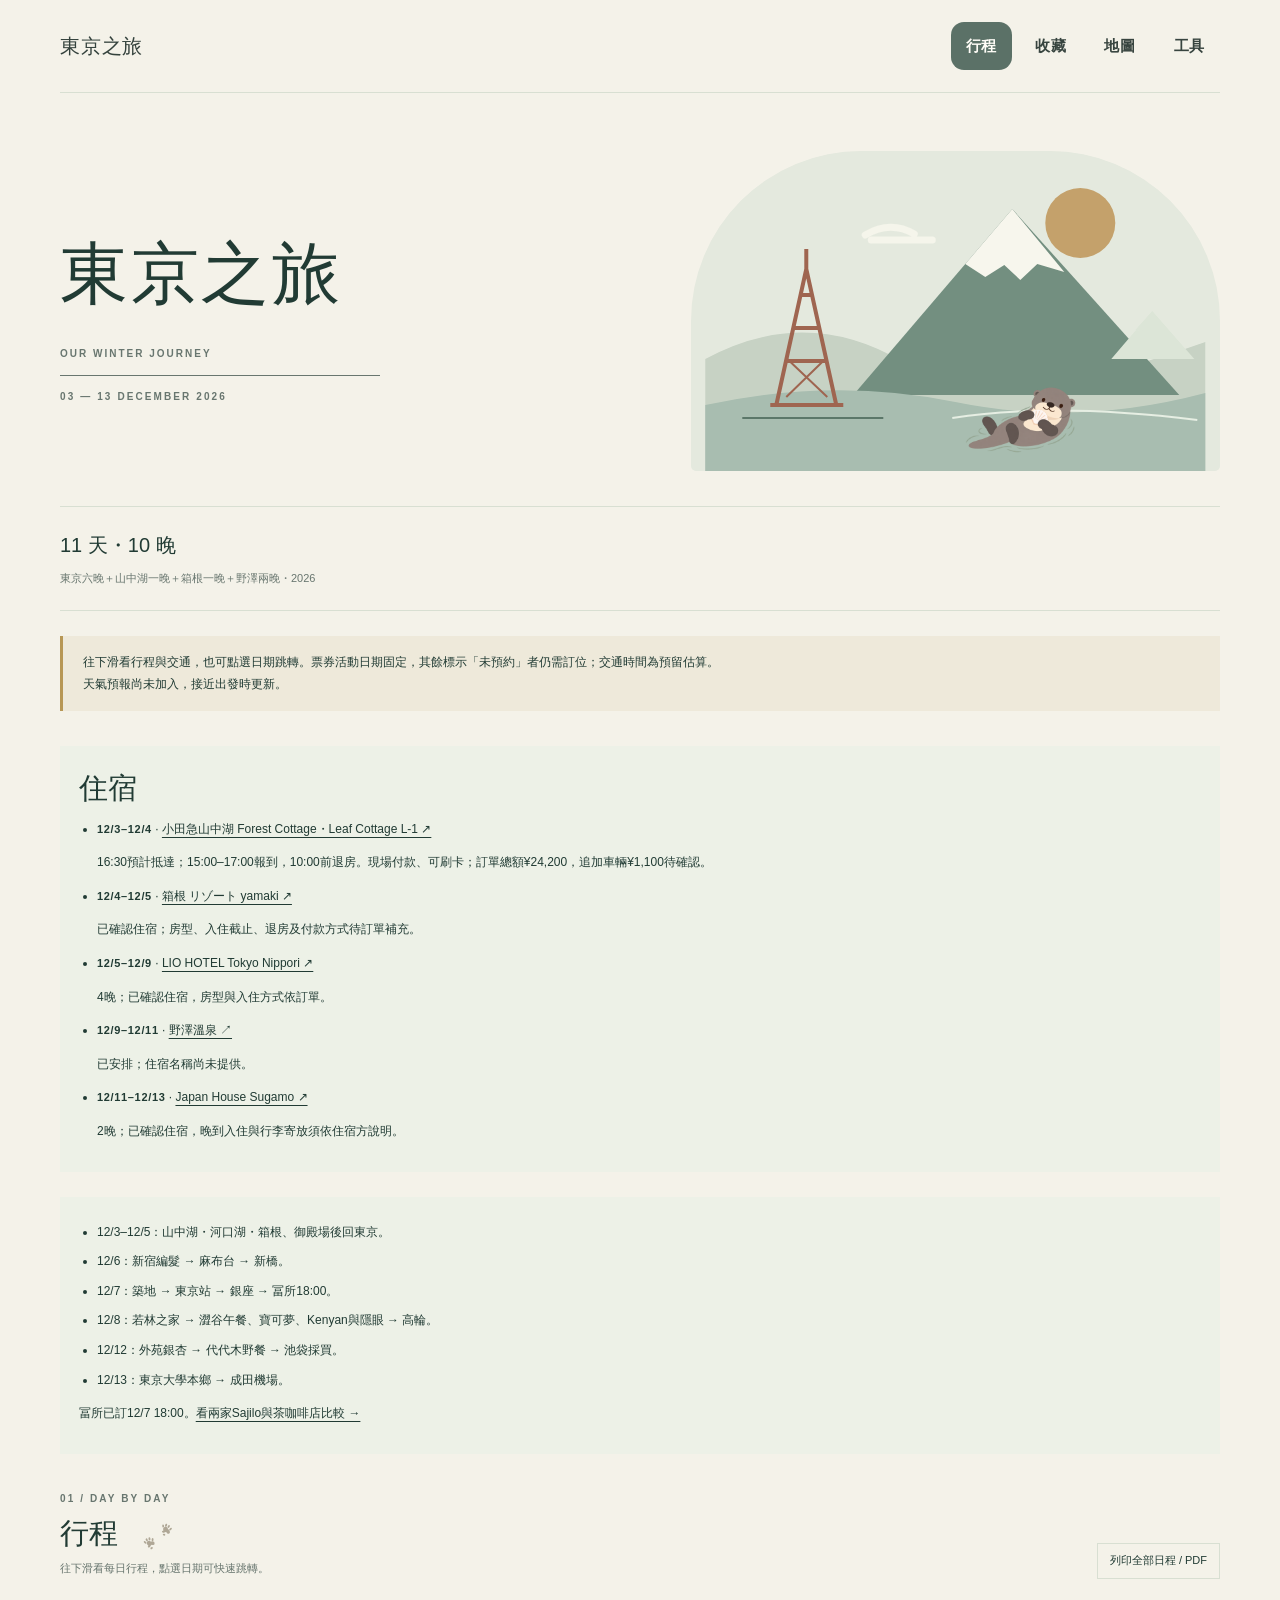
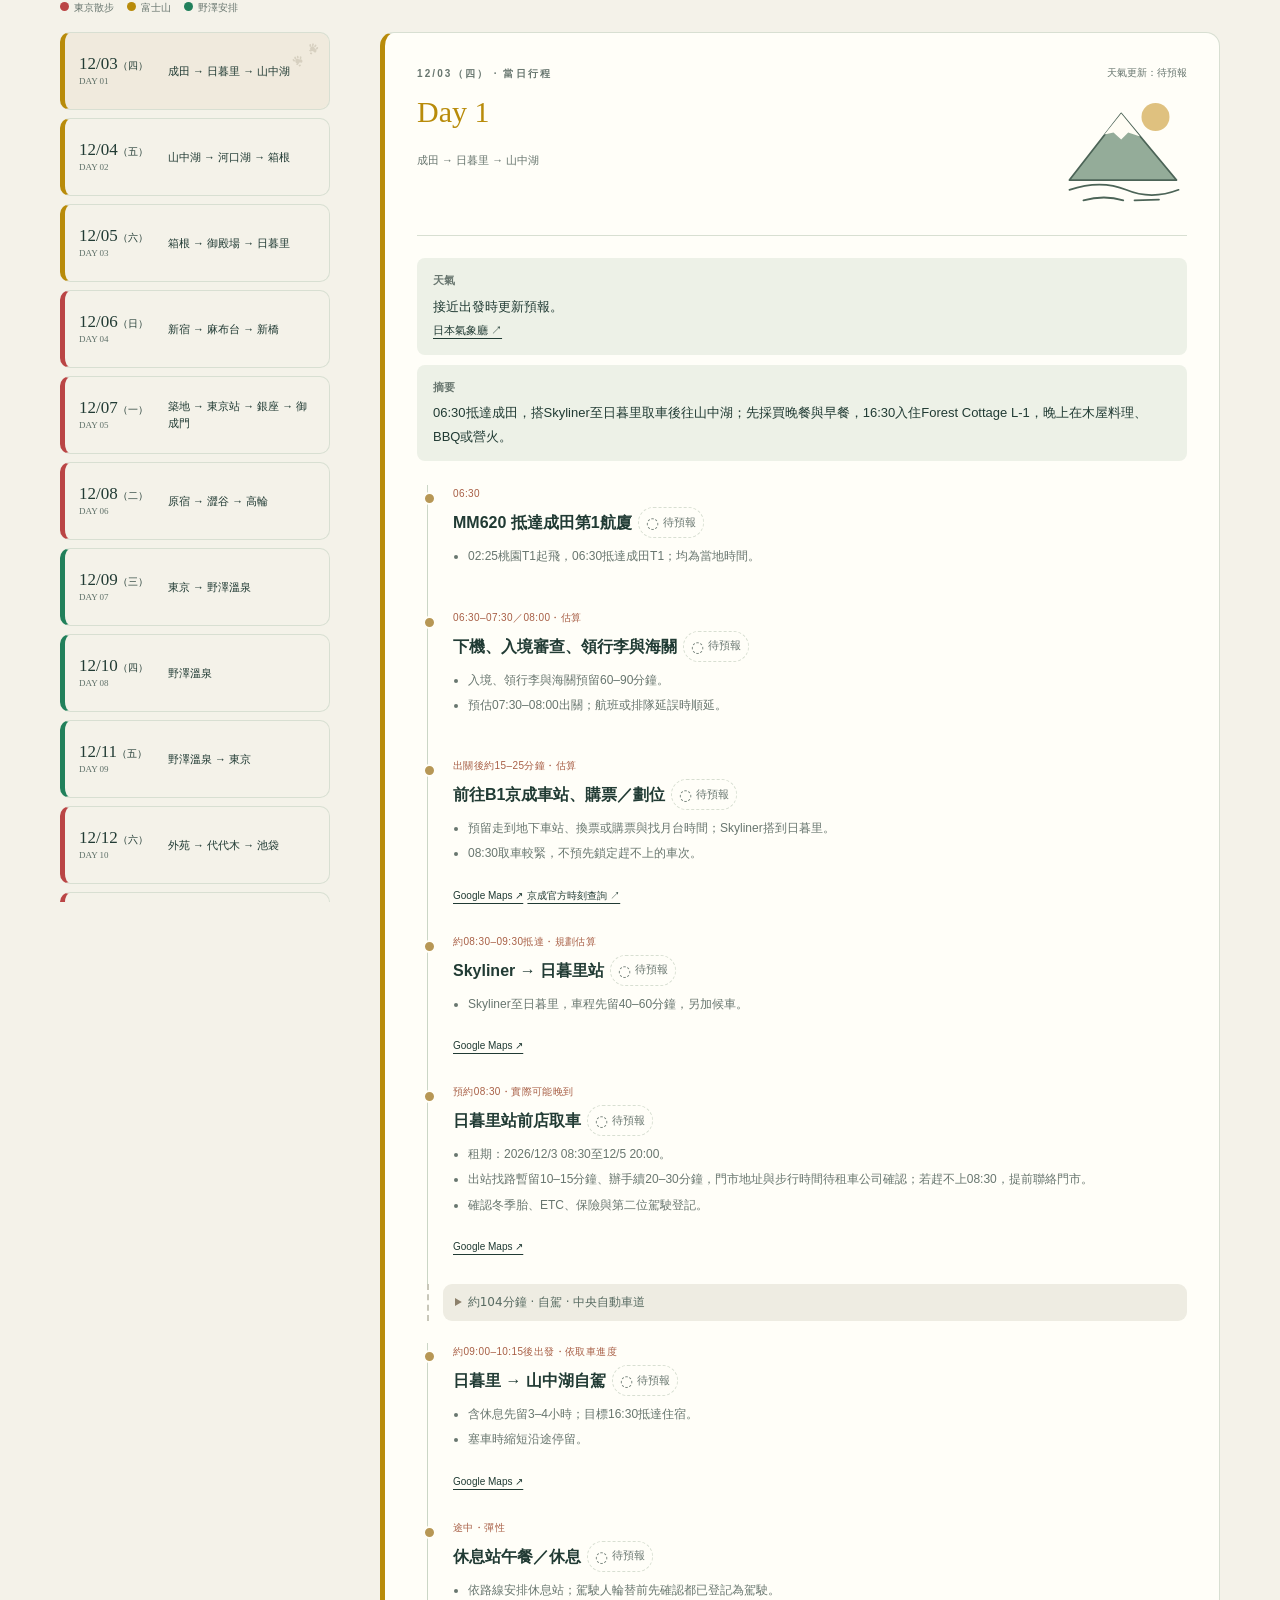
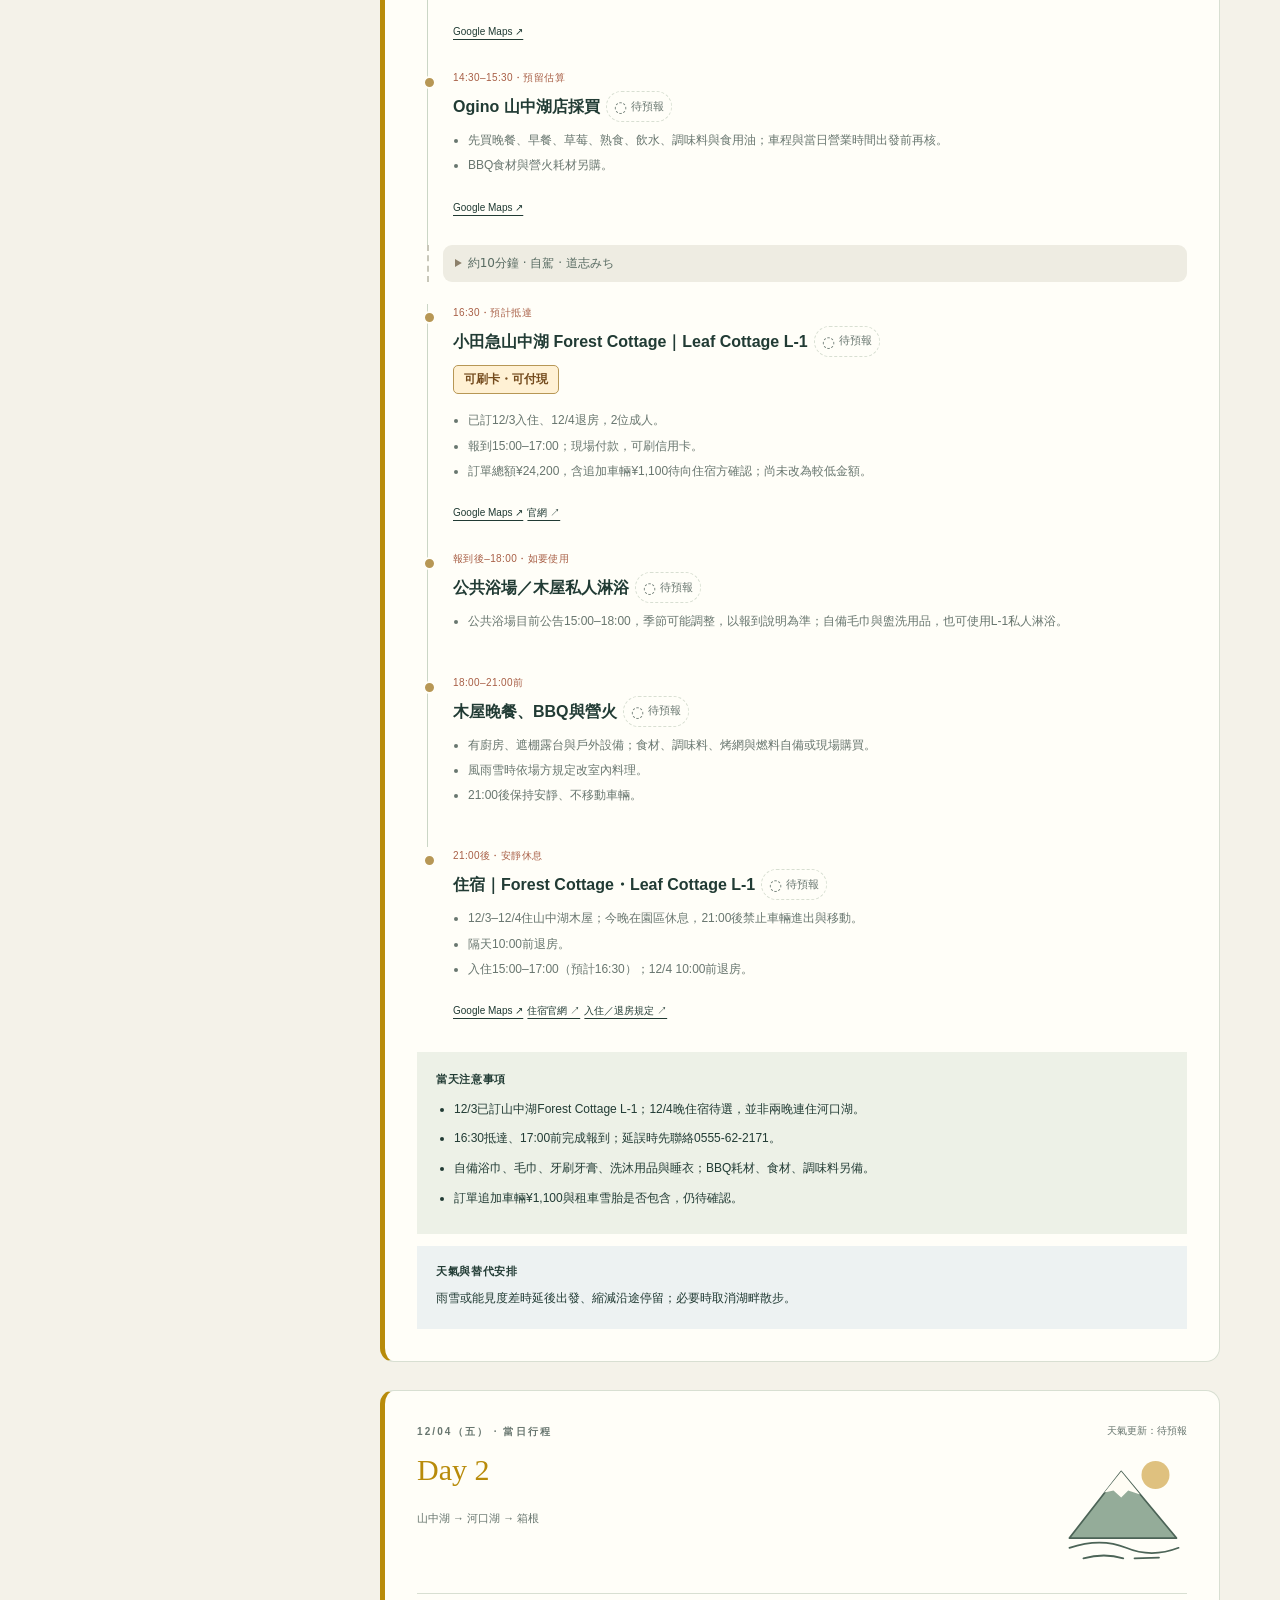
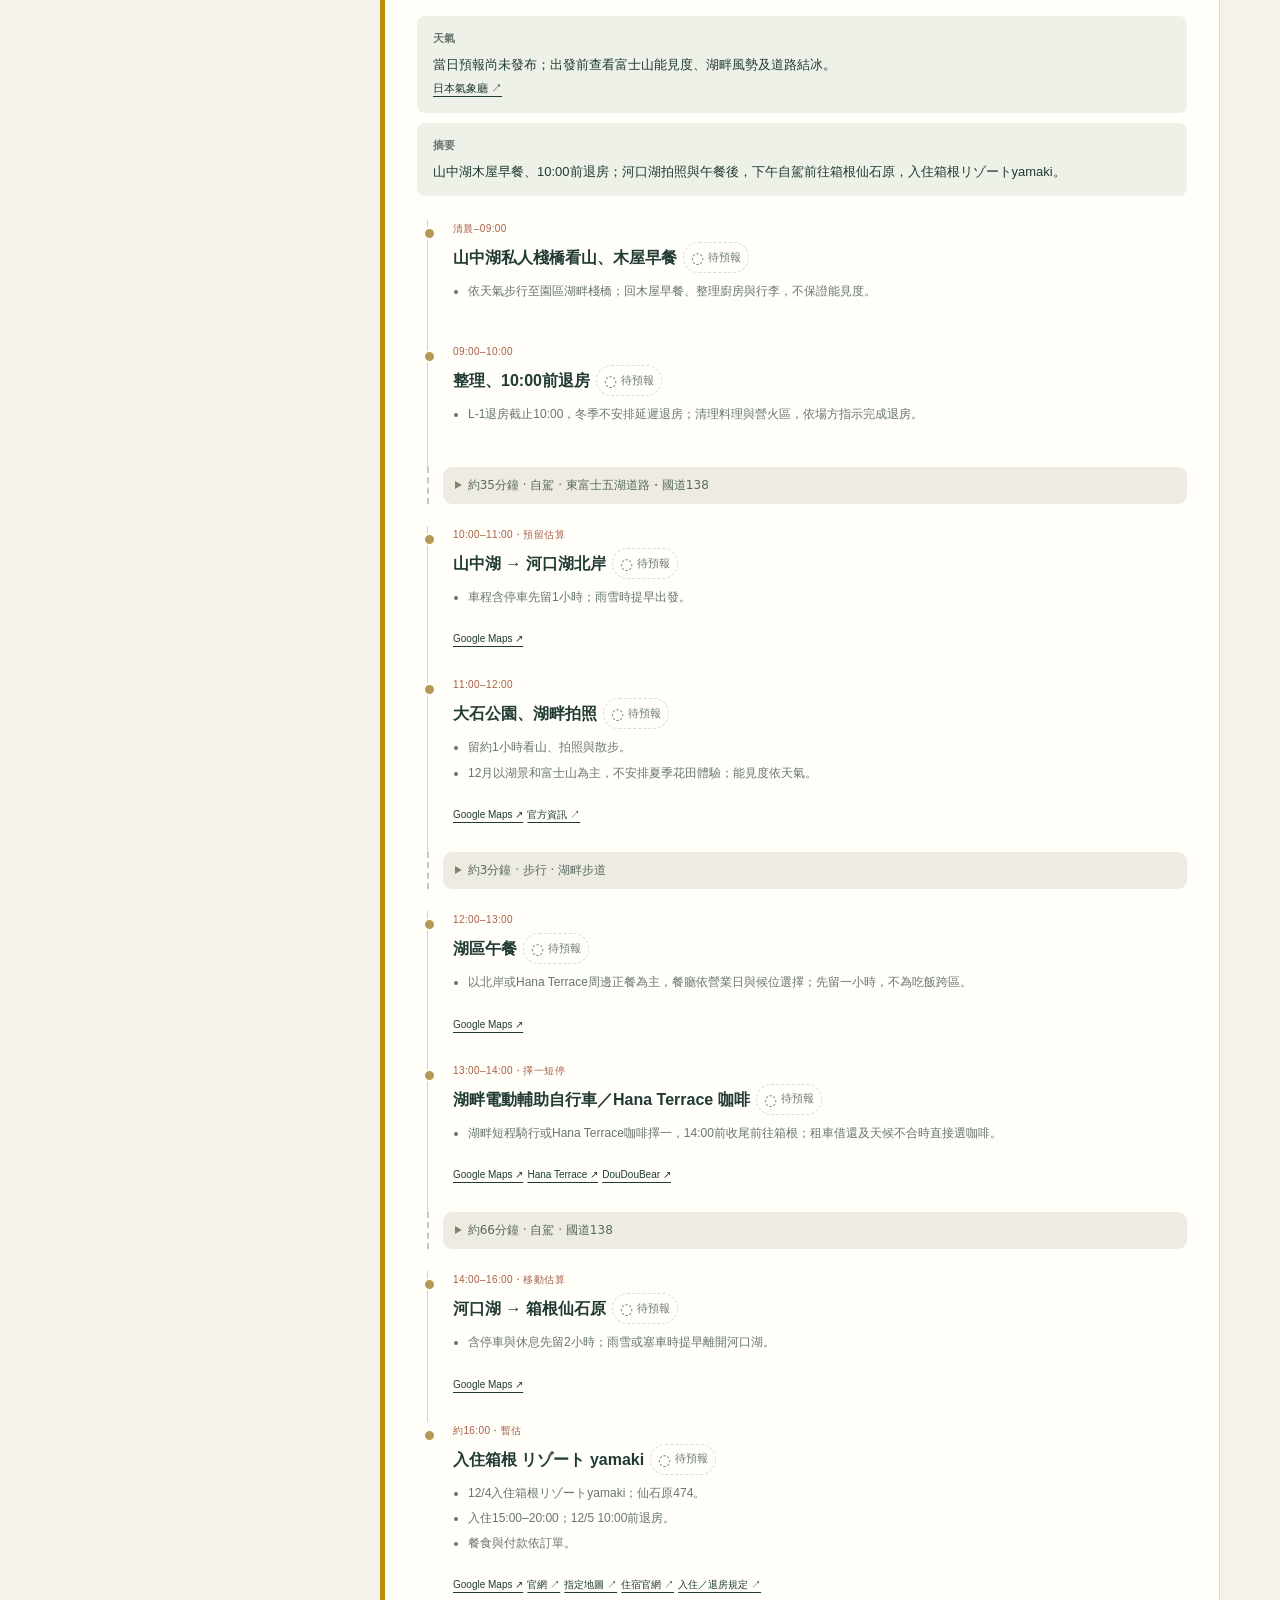
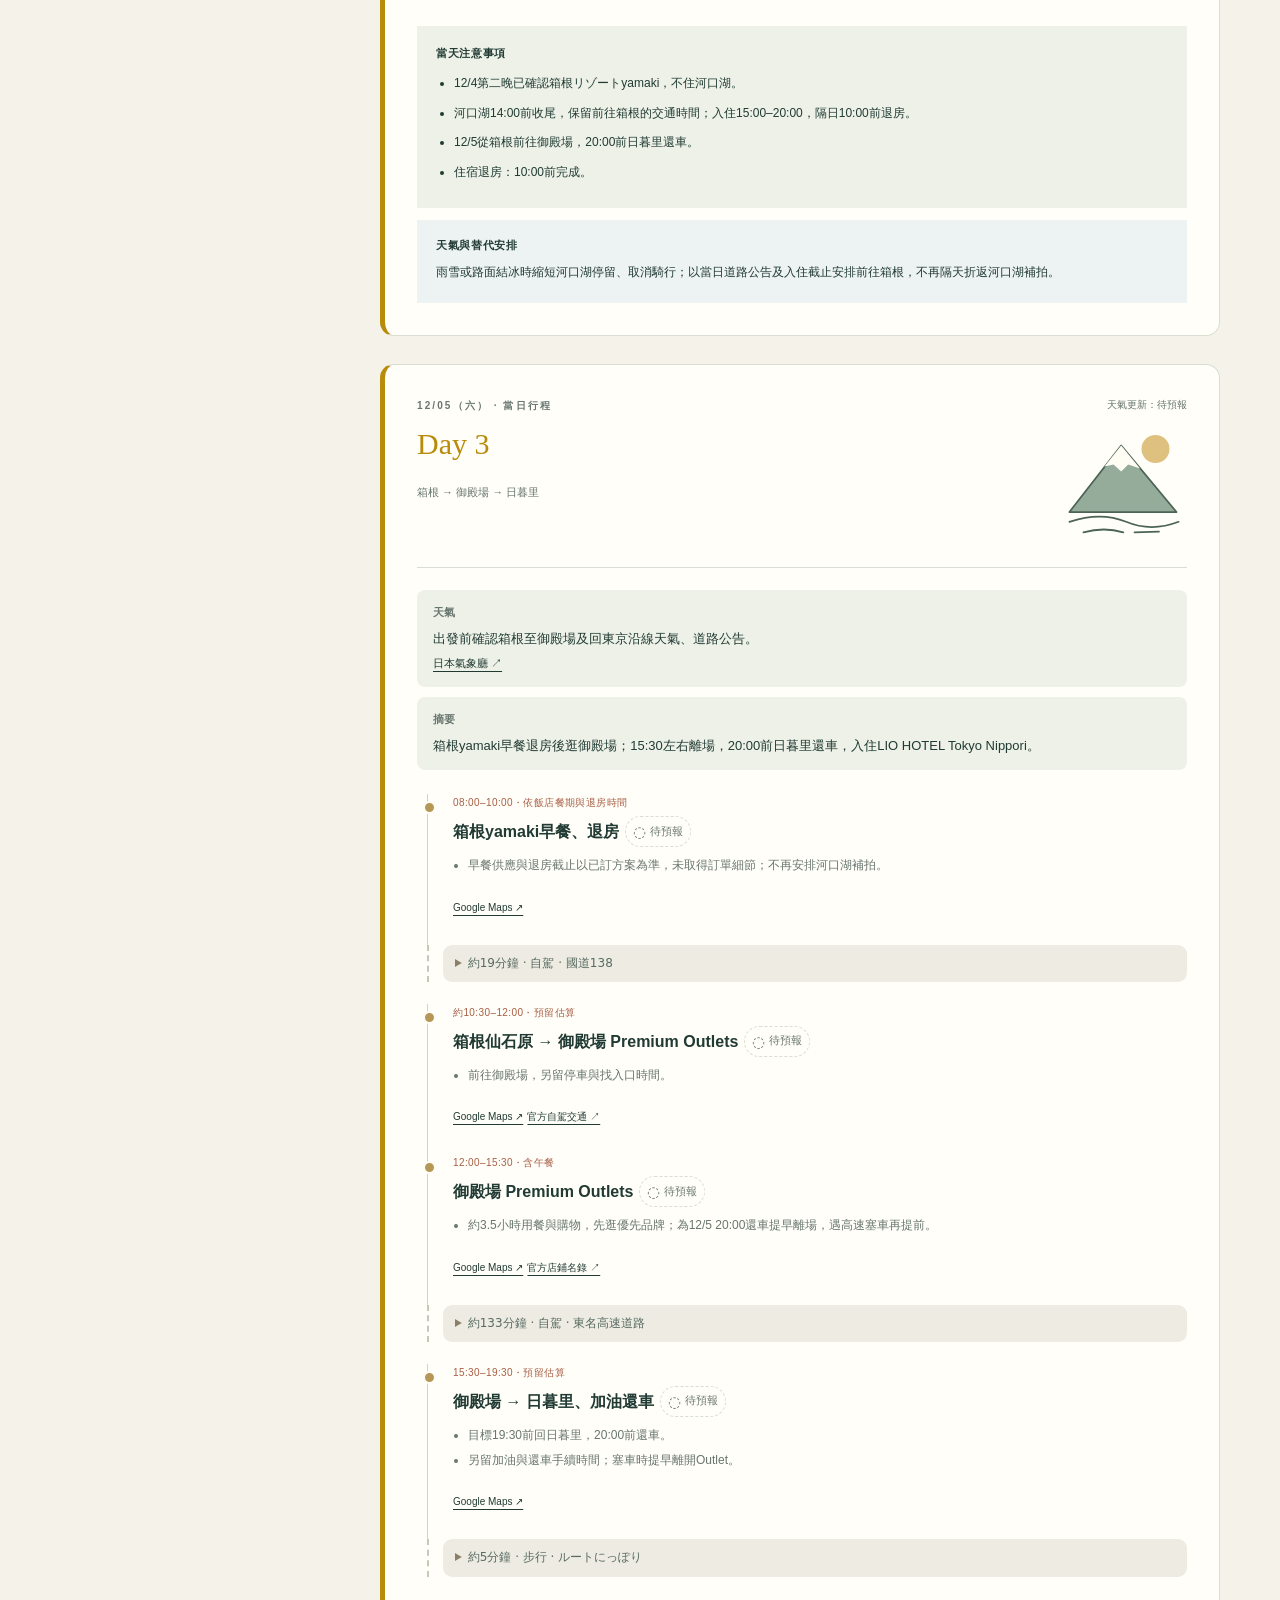
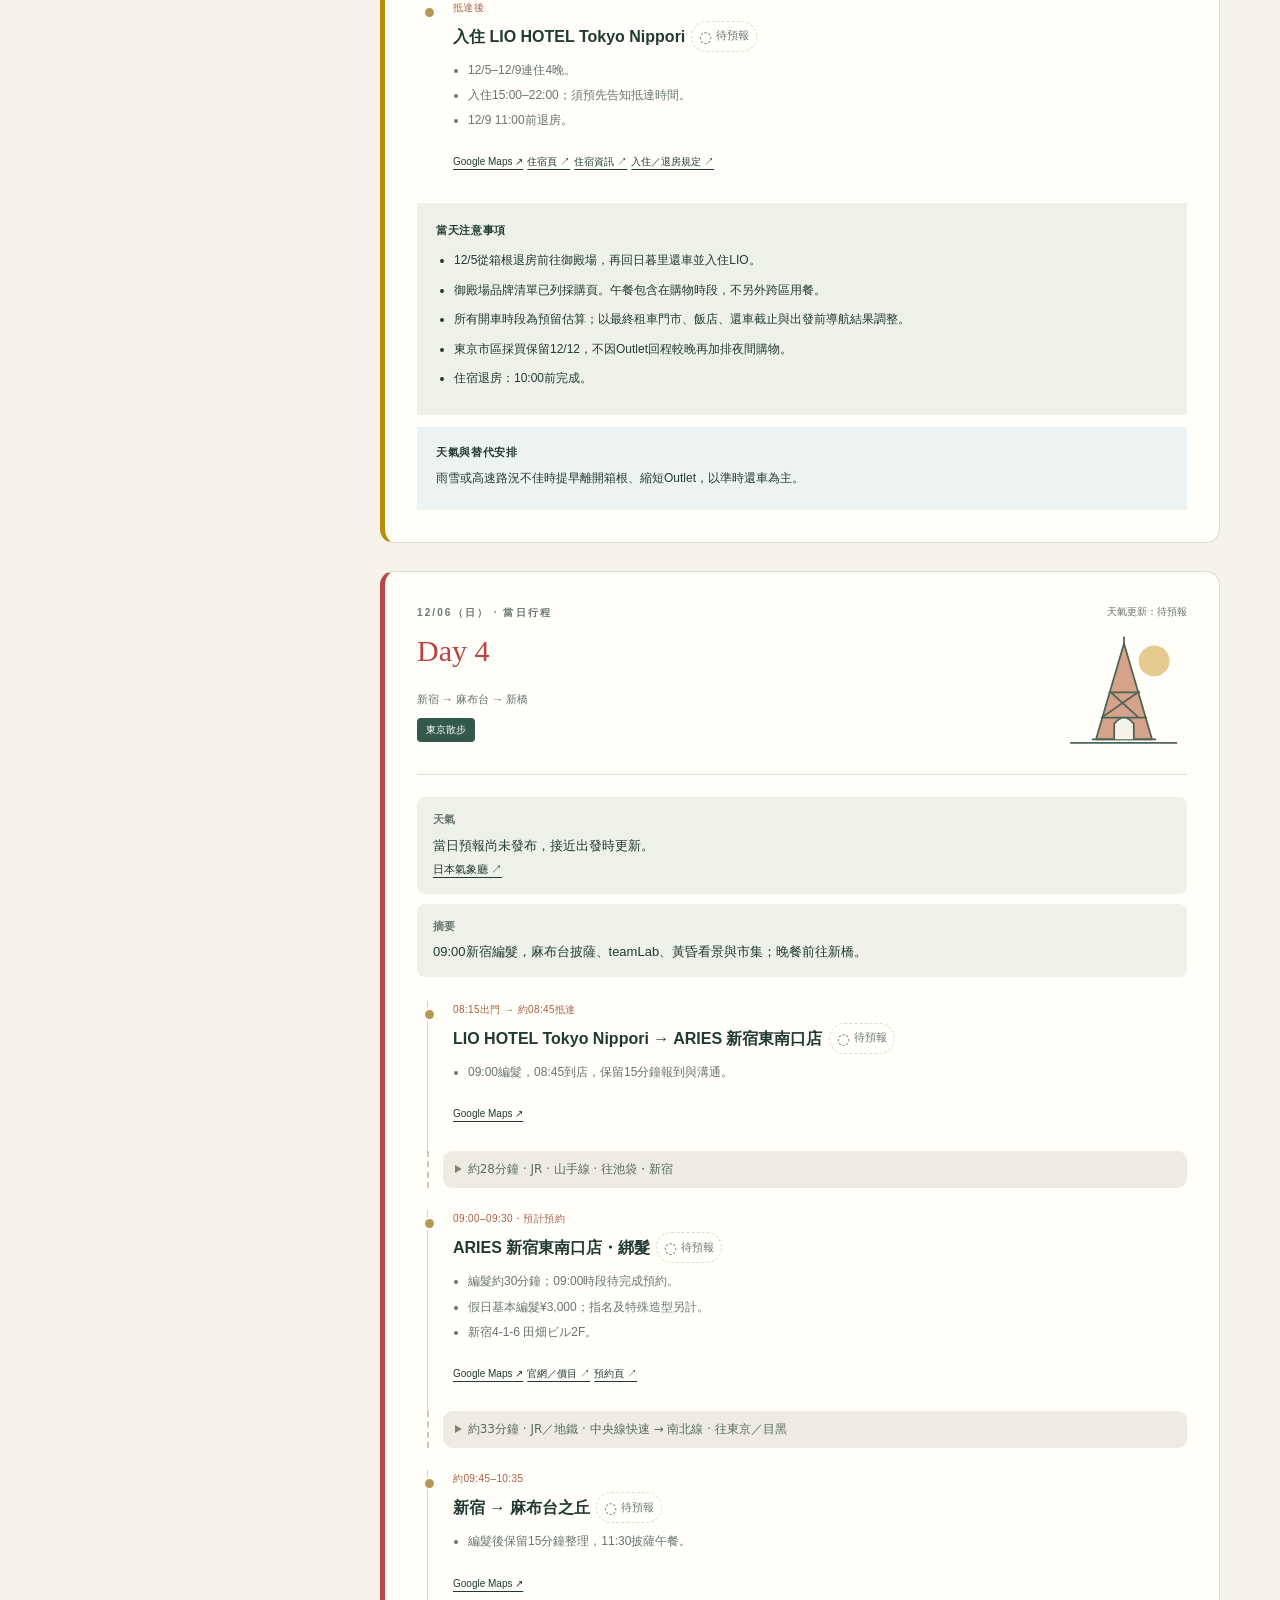
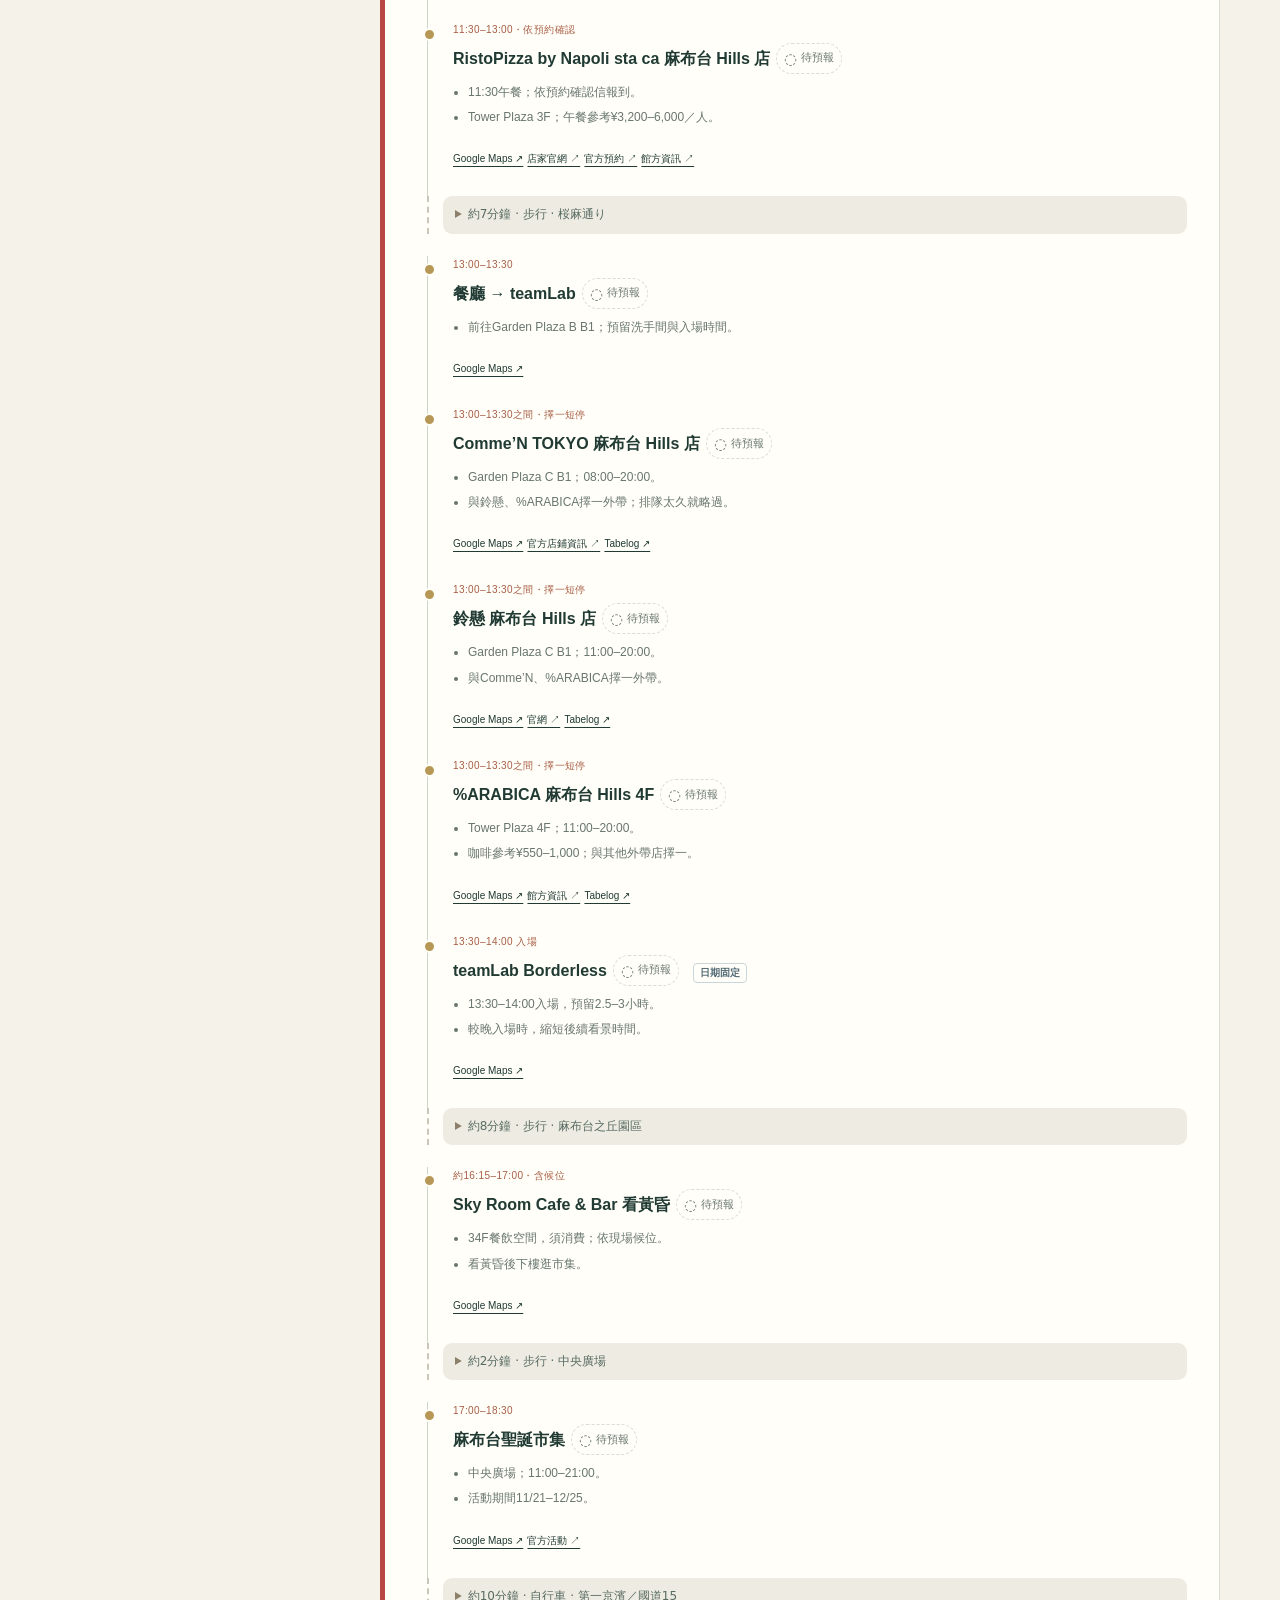
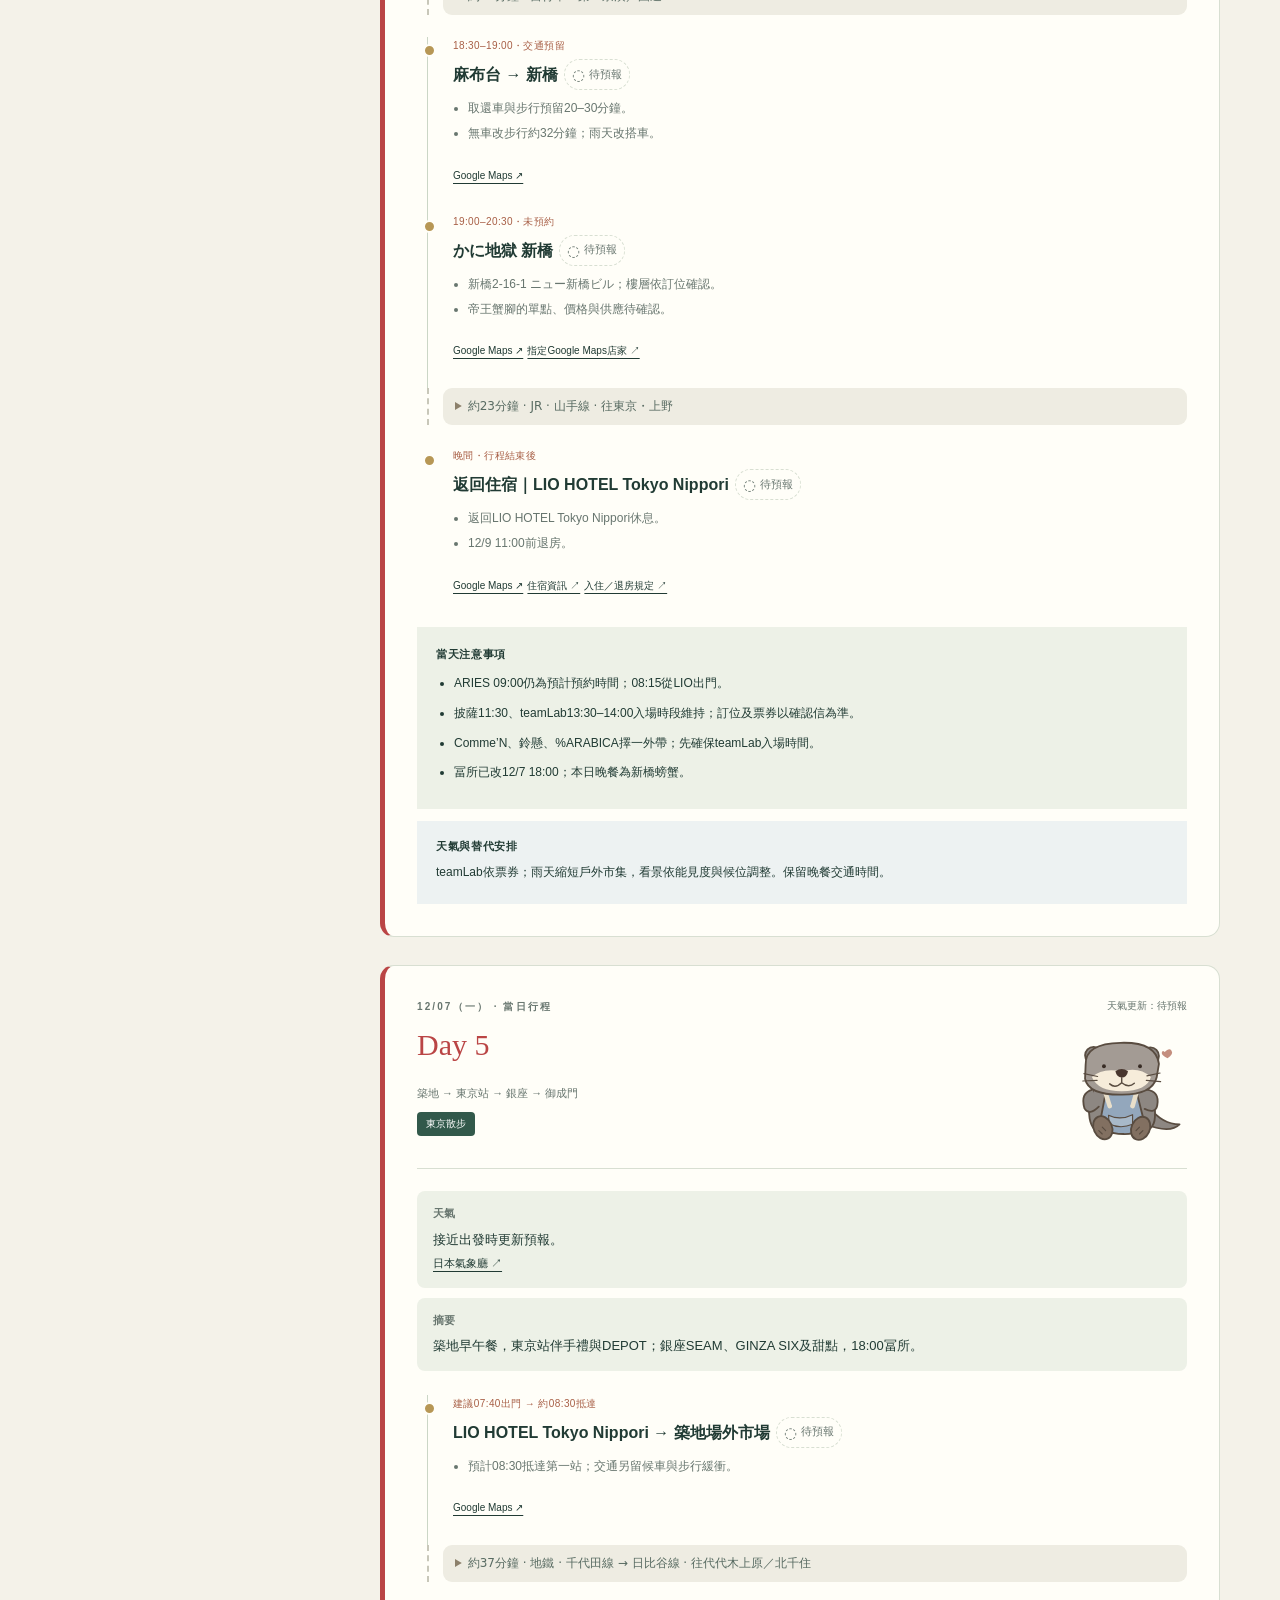
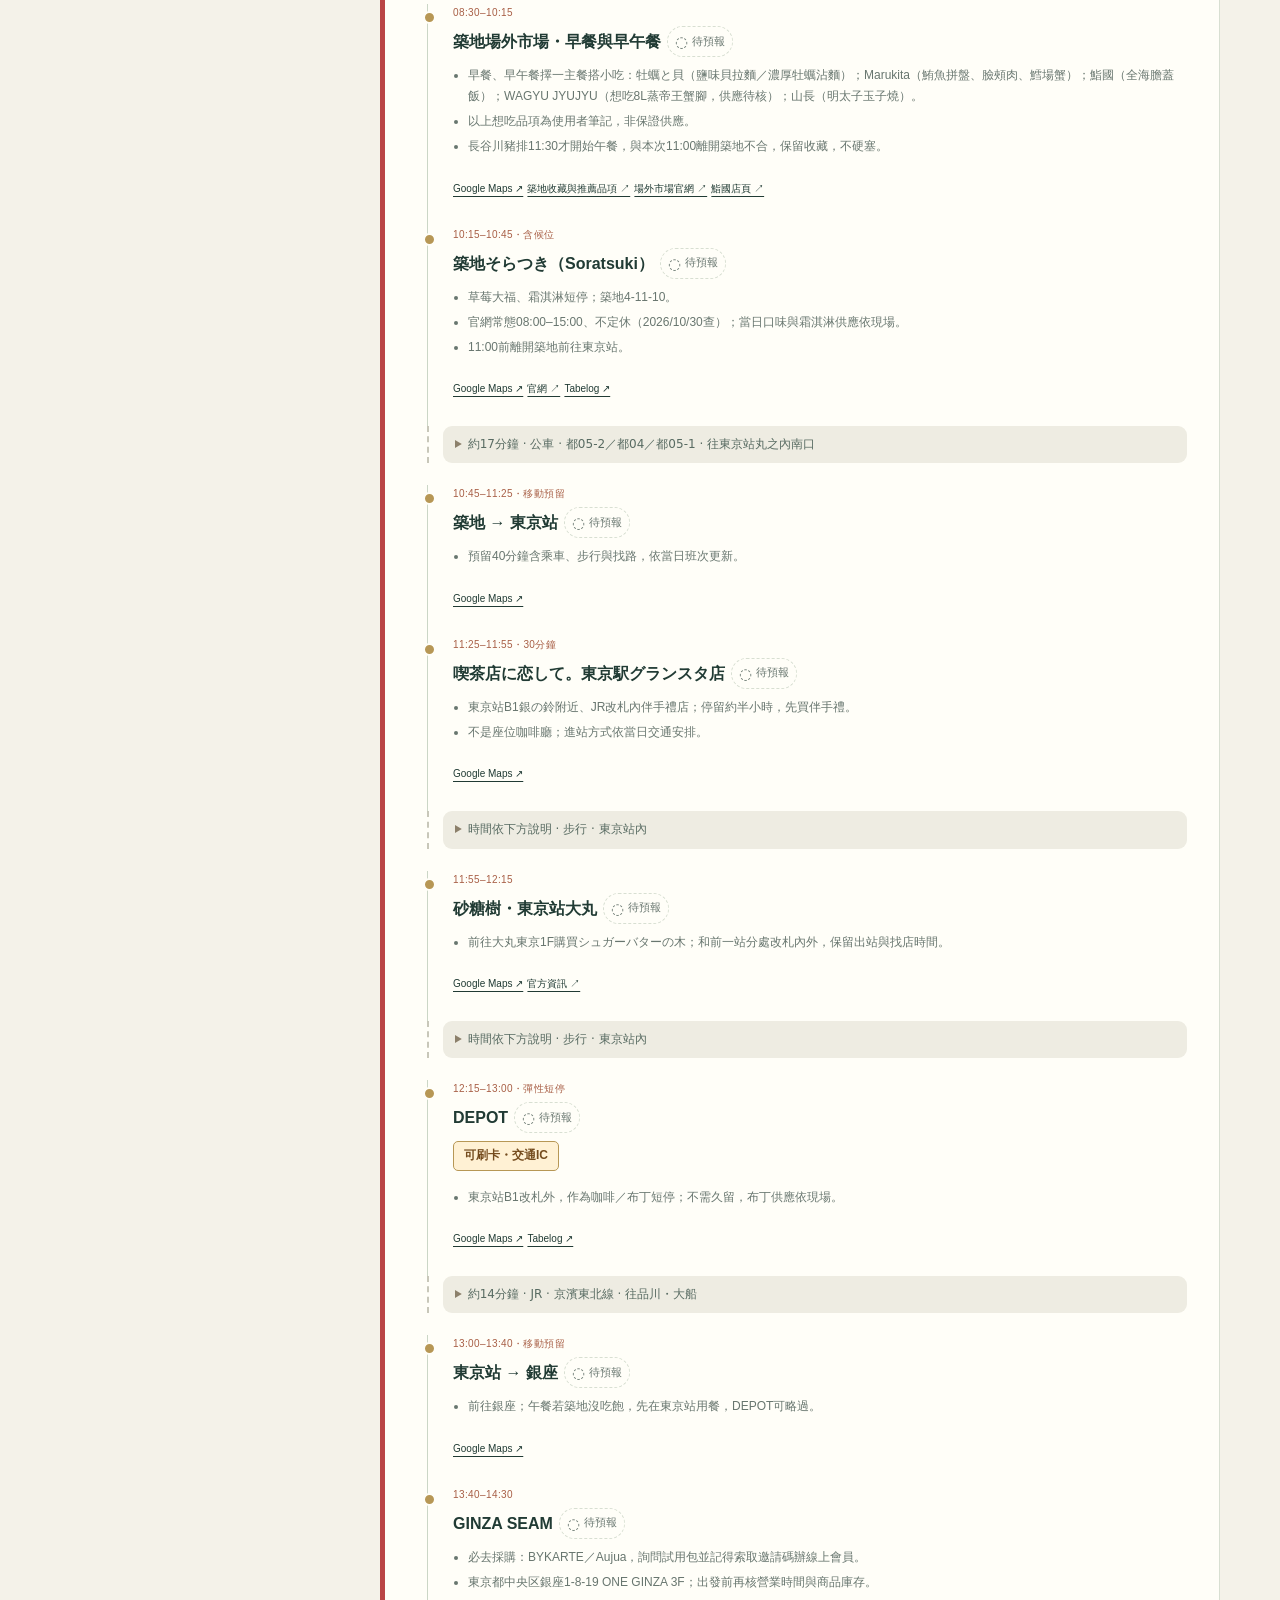
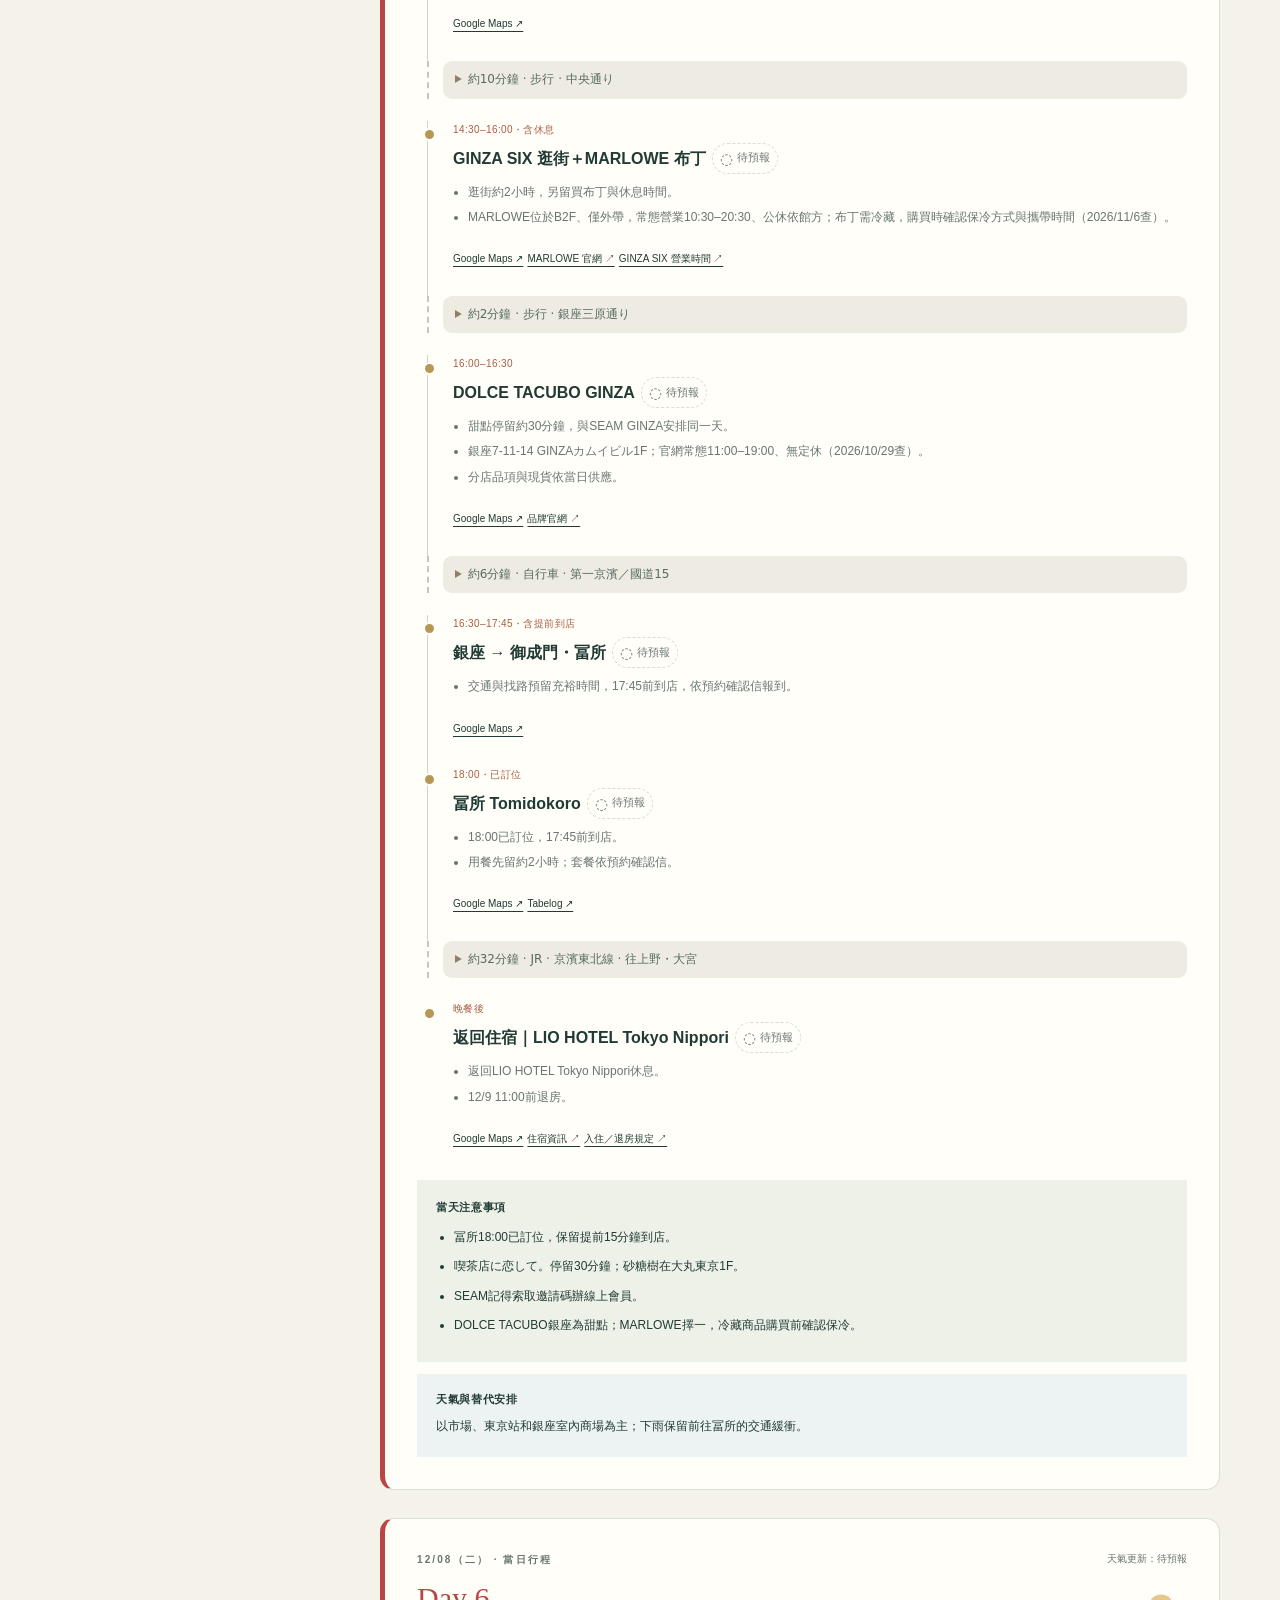
==== commit 90291c0a: "Use consistent hotel departure cards for Tokyo days" ====
--- a/index.html
+++ b/index.html
@@ -653,7 +653,7 @@
         "time": "08:15出門 → 約08:45抵達",
         "name": "LIO HOTEL Tokyo Nippori → ARIES 新宿東南口店",
         "note": "09:00編髮，08:45到店，保留15分鐘報到與溝通。",
-        "query": "アリエス 新宿東南口店 新宿4-1-6",
+        "query": "LIO HOTEL Tokyo Nippori",
         "transportToNext": {
           "mode": "JR",
           "minutes": 28,
@@ -1023,6 +1023,33 @@
     "lead": "築地早午餐，東京站伴手禮與DEPOT；銀座SEAM、GINZA SIX及甜點，18:00冨所。",
     "stops": [
       {
+        "time": "建議07:40出門 → 約08:30抵達",
+        "name": "LIO HOTEL Tokyo Nippori → 築地場外市場",
+        "note": "預計08:30抵達第一站；交通另留候車與步行緩衝。",
+        "noteBullets": [
+          "預計08:30抵達第一站；交通另留候車與步行緩衝。"
+        ],
+        "query": "LIO HOTEL Tokyo Nippori",
+        "transportToNext": {
+          "mode": "地鐵",
+          "minutes": 37,
+          "line": "千代田線 → 日比谷線",
+          "direction": "代代木上原／北千住",
+          "detail": "西日暮里→日比谷換乘→築地，步行至場外市場。",
+          "origin": "LIO HOTEL Tokyo Nippori",
+          "destination": "築地場外市場",
+          "destinationName": "築地場外市場・早餐與早午餐",
+          "checkedAt": "2026/11/8",
+          "source": "Google Maps 查詢當下參考；非12月旅行日班次。",
+          "steps": [
+            "步行至西日暮里站。",
+            "搭千代田線往代代木上原方向，至日比谷站約13分鐘。",
+            "轉乘日比谷線往北千住方向，至築地站約5分鐘。",
+            "步行約7分鐘至築地場外市場；全段步行與轉乘約19分鐘。"
+          ]
+        }
+      },
+      {
         "time": "08:30–10:15",
         "name": "築地場外市場・早餐與早午餐",
         "note": "早餐、早午餐擇一主餐搭小吃：牡蠣と貝（鹽味貝拉麵／濃厚牡蠣沾麵）；Marukita（鮪魚拼盤、臉頰肉、鱈場蟹）；鮨國（全海膽蓋飯）；WAGYU JYUJYU（想吃8L蒸帝王蟹腳，供應待核）；山長（明太子玉子燒）。 以上想吃品項為使用者筆記，非保證供應。 長谷川豬排11:30才開始午餐，與本次11:00離開築地不合，保留收藏，不硬塞。",
@@ -1361,25 +1388,7 @@
       "DOLCE TACUBO銀座為甜點；MARLOWE擇一，冷藏商品購買前確認保冷。"
     ],
     "rain": "以市場、東京站和銀座室內商場為主；下雨保留前往冨所的交通緩衝。",
-    "weather": "出發前確認原宿與池袋天氣；室內商場與藥妝可照常安排。",
-    "departureTransport": {
-      "mode": "地鐵",
-      "minutes": 37,
-      "line": "千代田線 → 日比谷線",
-      "direction": "代代木上原／北千住",
-      "detail": "西日暮里→日比谷換乘→築地，步行至場外市場。",
-      "origin": "LIO HOTEL Tokyo Nippori",
-      "destination": "築地場外市場",
-      "destinationName": "築地場外市場・早餐與早午餐",
-      "checkedAt": "2026/11/8",
-      "source": "Google Maps 查詢當下參考；非12月旅行日班次。",
-      "steps": [
-        "步行至西日暮里站。",
-        "搭千代田線往代代木上原方向，至日比谷站約13分鐘。",
-        "轉乘日比谷線往北千住方向，至築地站約5分鐘。",
-        "步行約7分鐘至築地場外市場；全段步行與轉乘約19分鐘。"
-      ]
-    }
+    "weather": "出發前確認原宿與池袋天氣；室內商場與藥妝可照常安排。"
   },
   {
     "n": 6,
@@ -1392,9 +1401,9 @@
     "stops": [
       {
         "time": "08:30出門",
-        "name": "LIO HOTEL Tokyo Nippori → 原宿",
+        "name": "LIO HOTEL Tokyo Nippori → 若林の家",
         "note": "早上預留交通與早餐；若林之家實際營業及現場候位以店家公告為準。",
-        "query": "原宿駅",
+        "query": "LIO HOTEL Tokyo Nippori",
         "transportToNext": {
           "mode": "JR",
           "minutes": 33,
@@ -1933,6 +1942,34 @@
     "lead": "外苑銀杏與代代木野餐，回住宿放用品；下午池袋先OS Drug，晚餐後繼續採買。",
     "stops": [
       {
+        "time": "建議07:40出門 → 約08:30抵達",
+        "name": "Japan House Sugamo → 明治神宮外苑",
+        "note": "預計08:30抵達第一站；交通另留候車與步行緩衝。",
+        "noteBullets": [
+          "預計08:30抵達第一站；交通另留候車與步行緩衝。"
+        ],
+        "query": "Japan House Sugamo",
+        "transportToNext": {
+          "mode": "地鐵",
+          "minutes": 39,
+          "line": "都營三田線 → 半藏門線",
+          "direction": "白金高輪／澀谷",
+          "detail": "巣鴨→神保町換乘→青山一丁目，步行至銀杏並木。",
+          "origin": "Japan House Sugamo 巣鴨4-15-12",
+          "destination": "明治神宮外苑 イチョウ並木",
+          "destinationName": "明治神宮外苑銀杏拍照",
+          "checkedAt": "2026/11/8",
+          "source": "Google Maps 查詢當下參考；非12月旅行日班次。",
+          "steps": [
+            "步行約7分鐘至巢鴨站。",
+            "搭都營三田線往白金高輪方向，至神保町站約9分鐘。",
+            "站內轉乘步行約3分鐘。",
+            "搭半藏門線往澀谷・中央林間方向，至青山一丁目站約9分鐘。",
+            "步行約7分鐘至外苑銀杏並木；候車另計。"
+          ]
+        }
+      },
+      {
         "time": "08:30–09:30・1小時",
         "name": "明治神宮外苑銀杏拍照",
         "note": "預留約1小時自行拍照；葉況受當年氣候影響。",
@@ -2251,26 +2288,7 @@
       "銀杏與野餐依天氣調整，購物可提早開始。"
     ],
     "rain": "下雨取消野餐、改室內午餐並提早池袋購物；銀杏視雨勢與葉況縮短。",
-    "weather": "出發前更新外苑葉況、降雨與風勢；野餐日注意低溫。",
-    "departureTransport": {
-      "mode": "地鐵",
-      "minutes": 39,
-      "line": "都營三田線 → 半藏門線",
-      "direction": "白金高輪／澀谷",
-      "detail": "巣鴨→神保町換乘→青山一丁目，步行至銀杏並木。",
-      "origin": "Japan House Sugamo 巣鴨4-15-12",
-      "destination": "明治神宮外苑 イチョウ並木",
-      "destinationName": "明治神宮外苑銀杏拍照",
-      "checkedAt": "2026/11/8",
-      "source": "Google Maps 查詢當下參考；非12月旅行日班次。",
-      "steps": [
-        "步行約7分鐘至巢鴨站。",
-        "搭都營三田線往白金高輪方向，至神保町站約9分鐘。",
-        "站內轉乘步行約3分鐘。",
-        "搭半藏門線往澀谷・中央林間方向，至青山一丁目站約9分鐘。",
-        "步行約7分鐘至外苑銀杏並木；候車另計。"
-      ]
-    }
+    "weather": "出發前更新外苑葉況、降雨與風勢；野餐日注意低溫。"
   },
   {
     "n": 11,
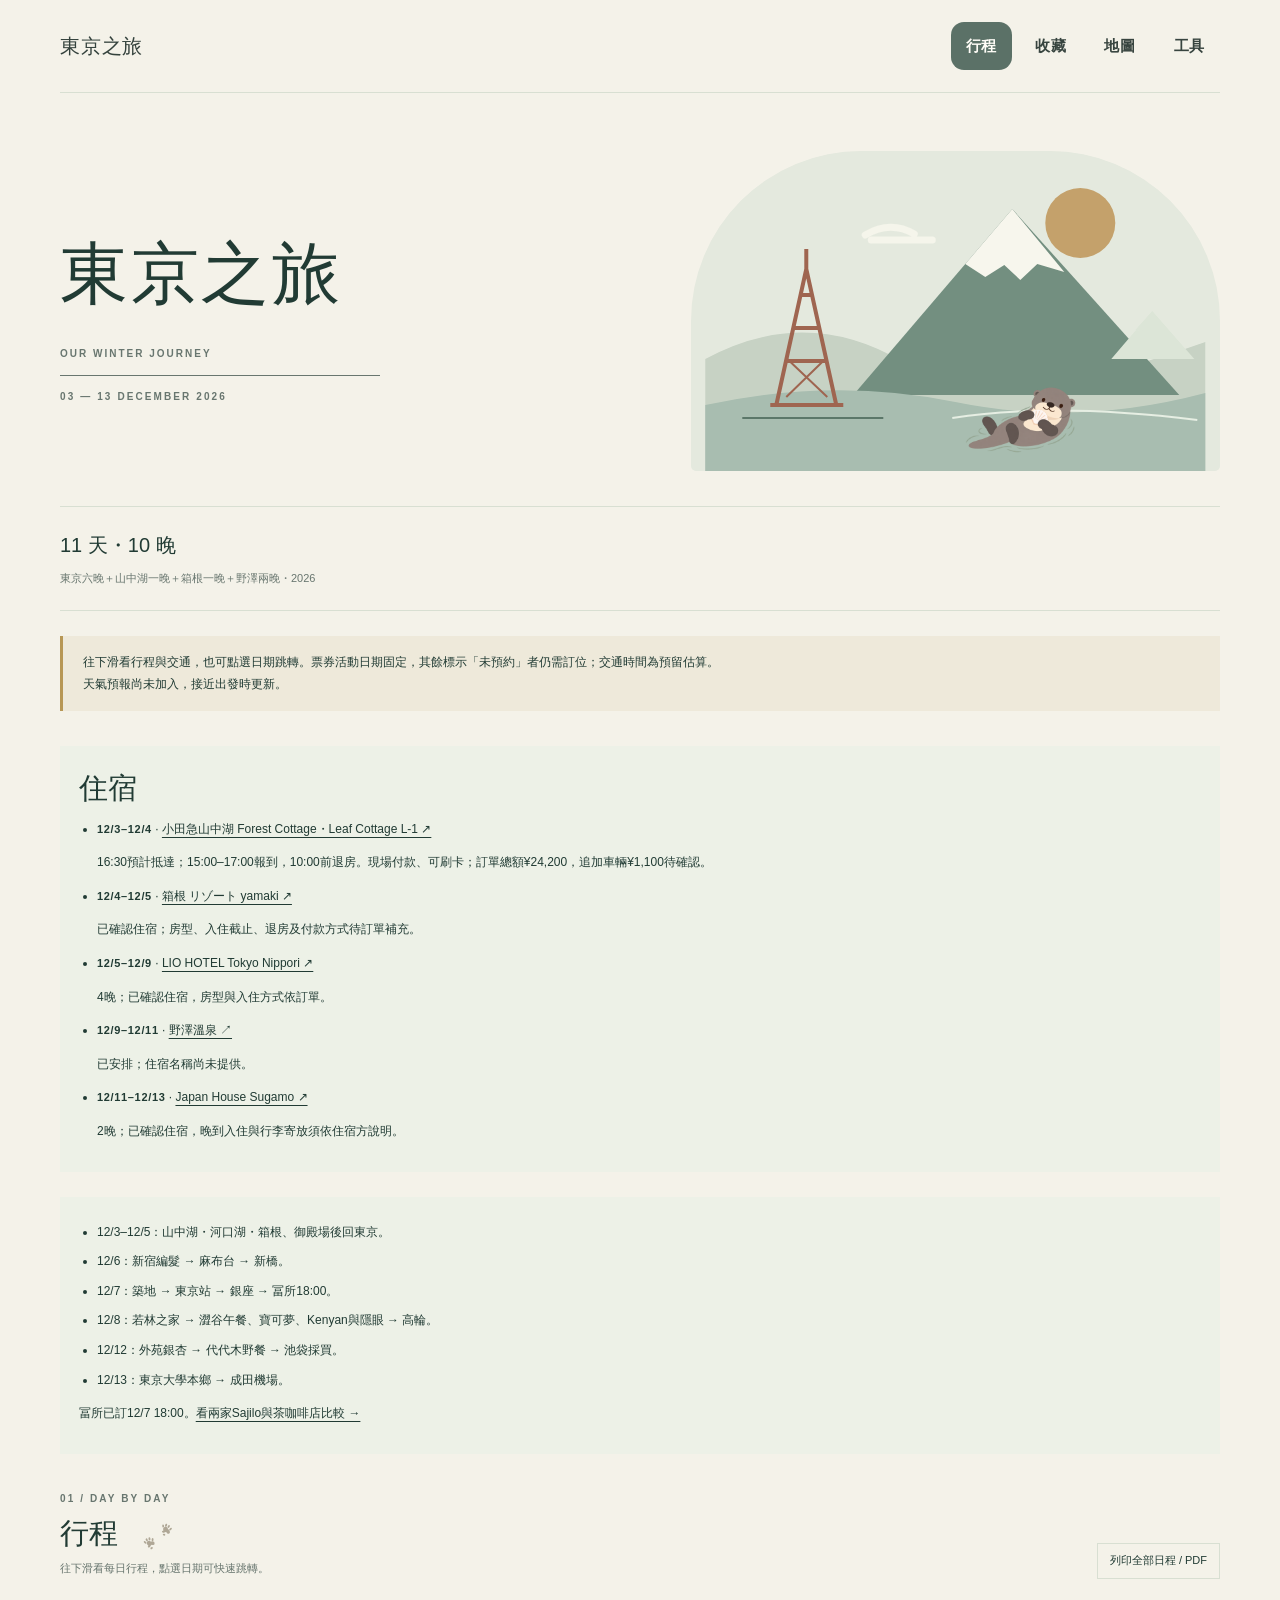
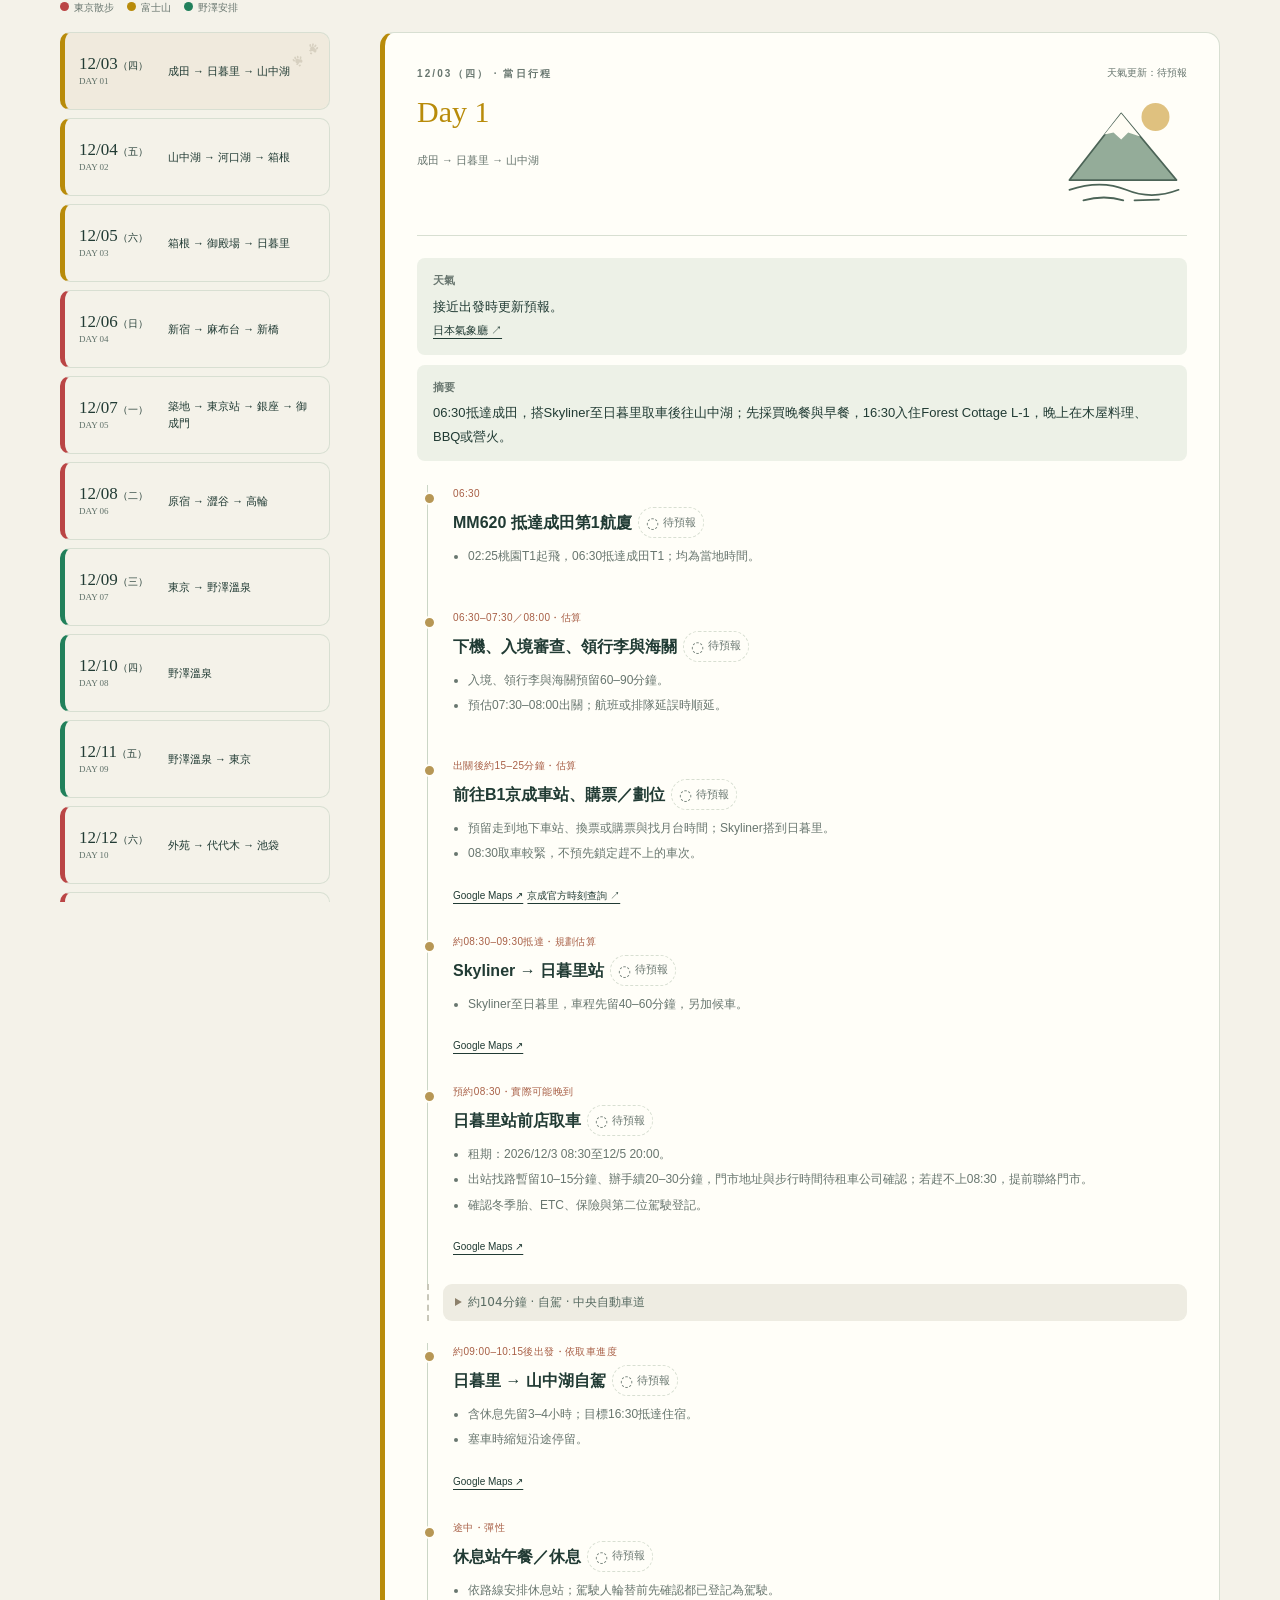
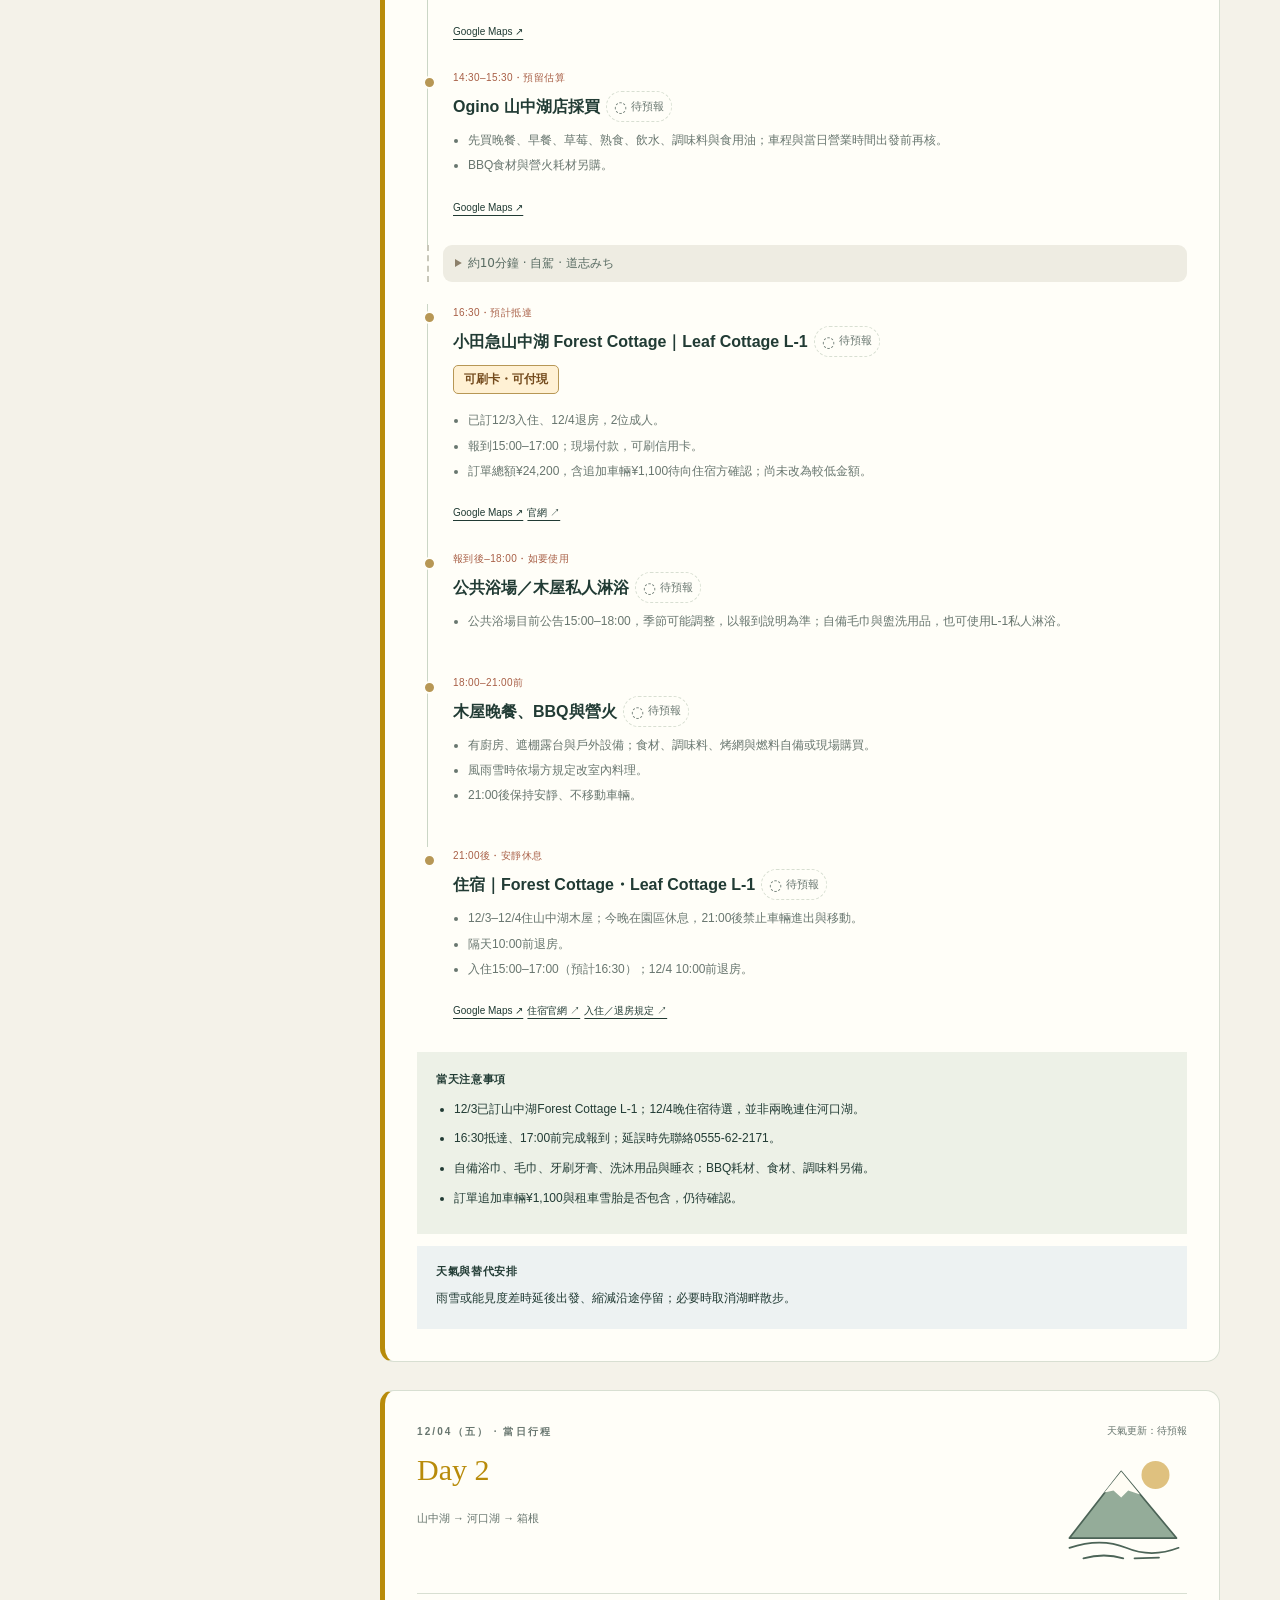
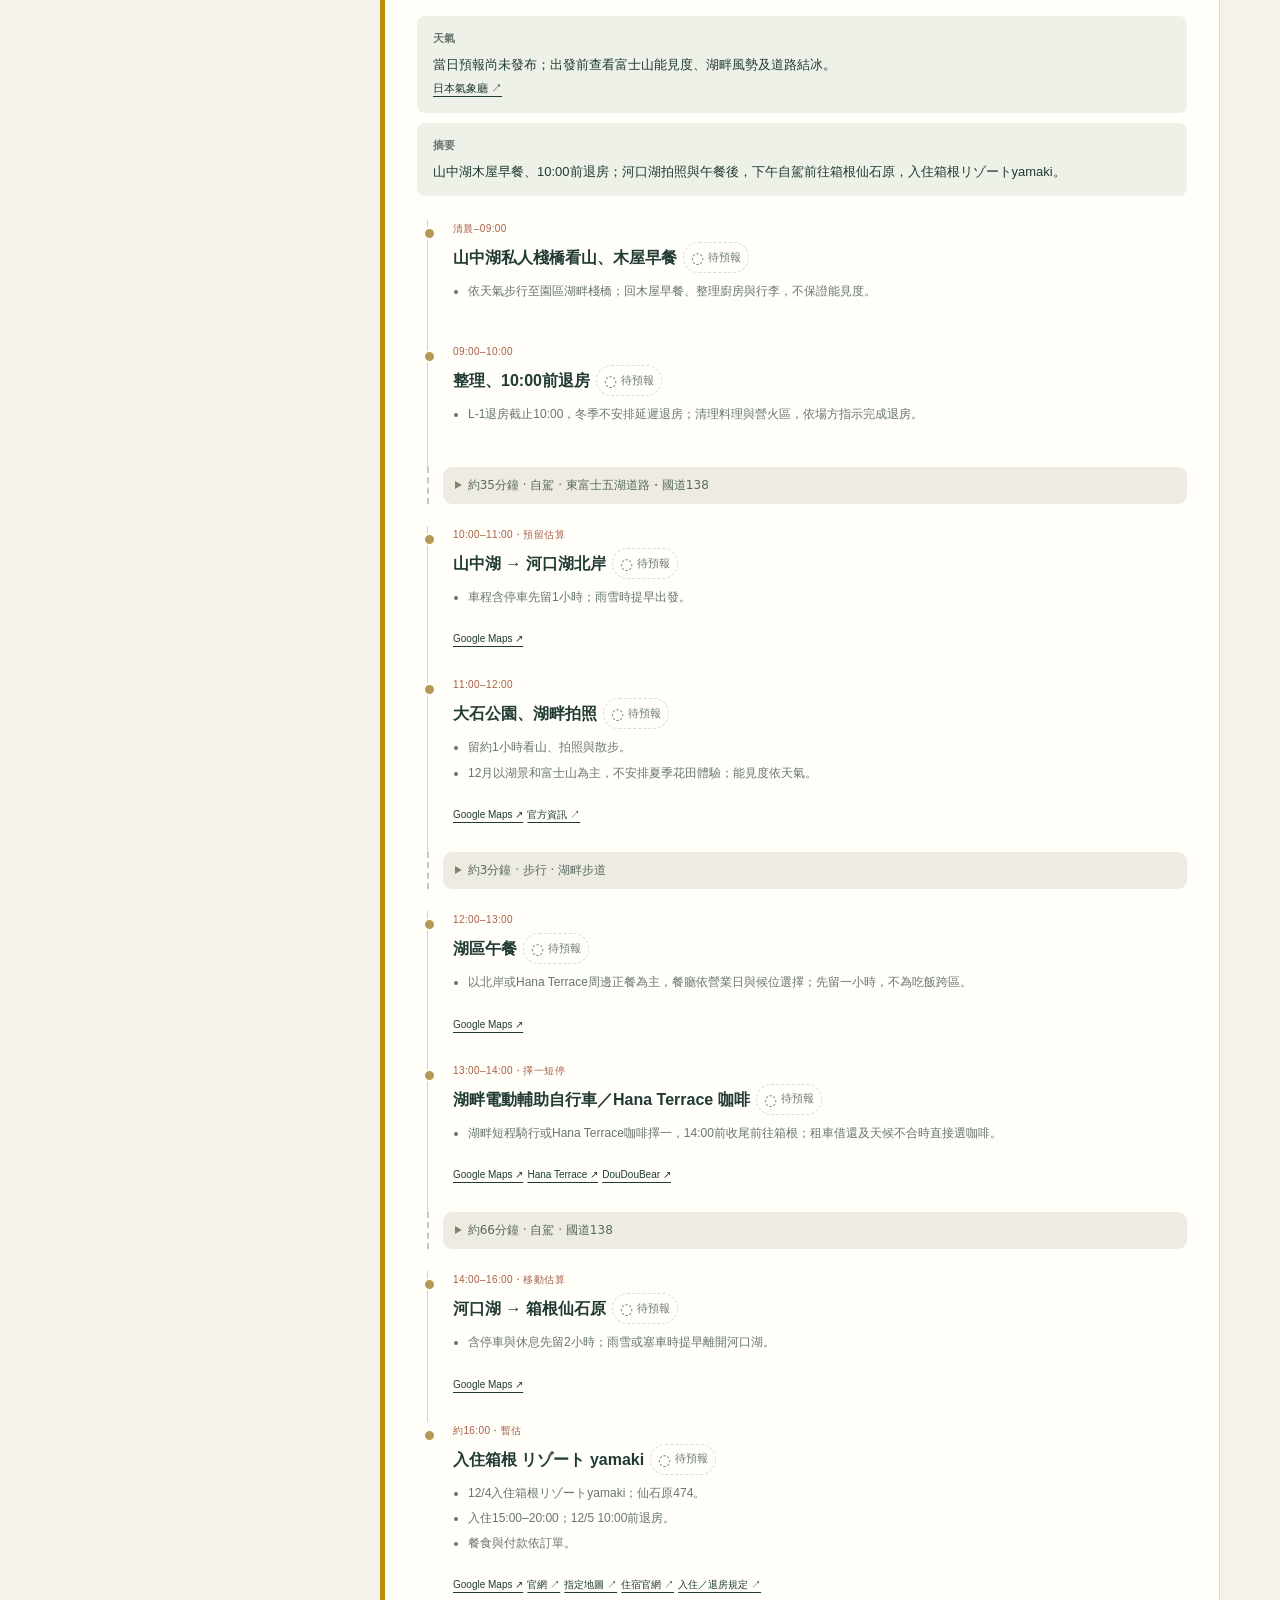
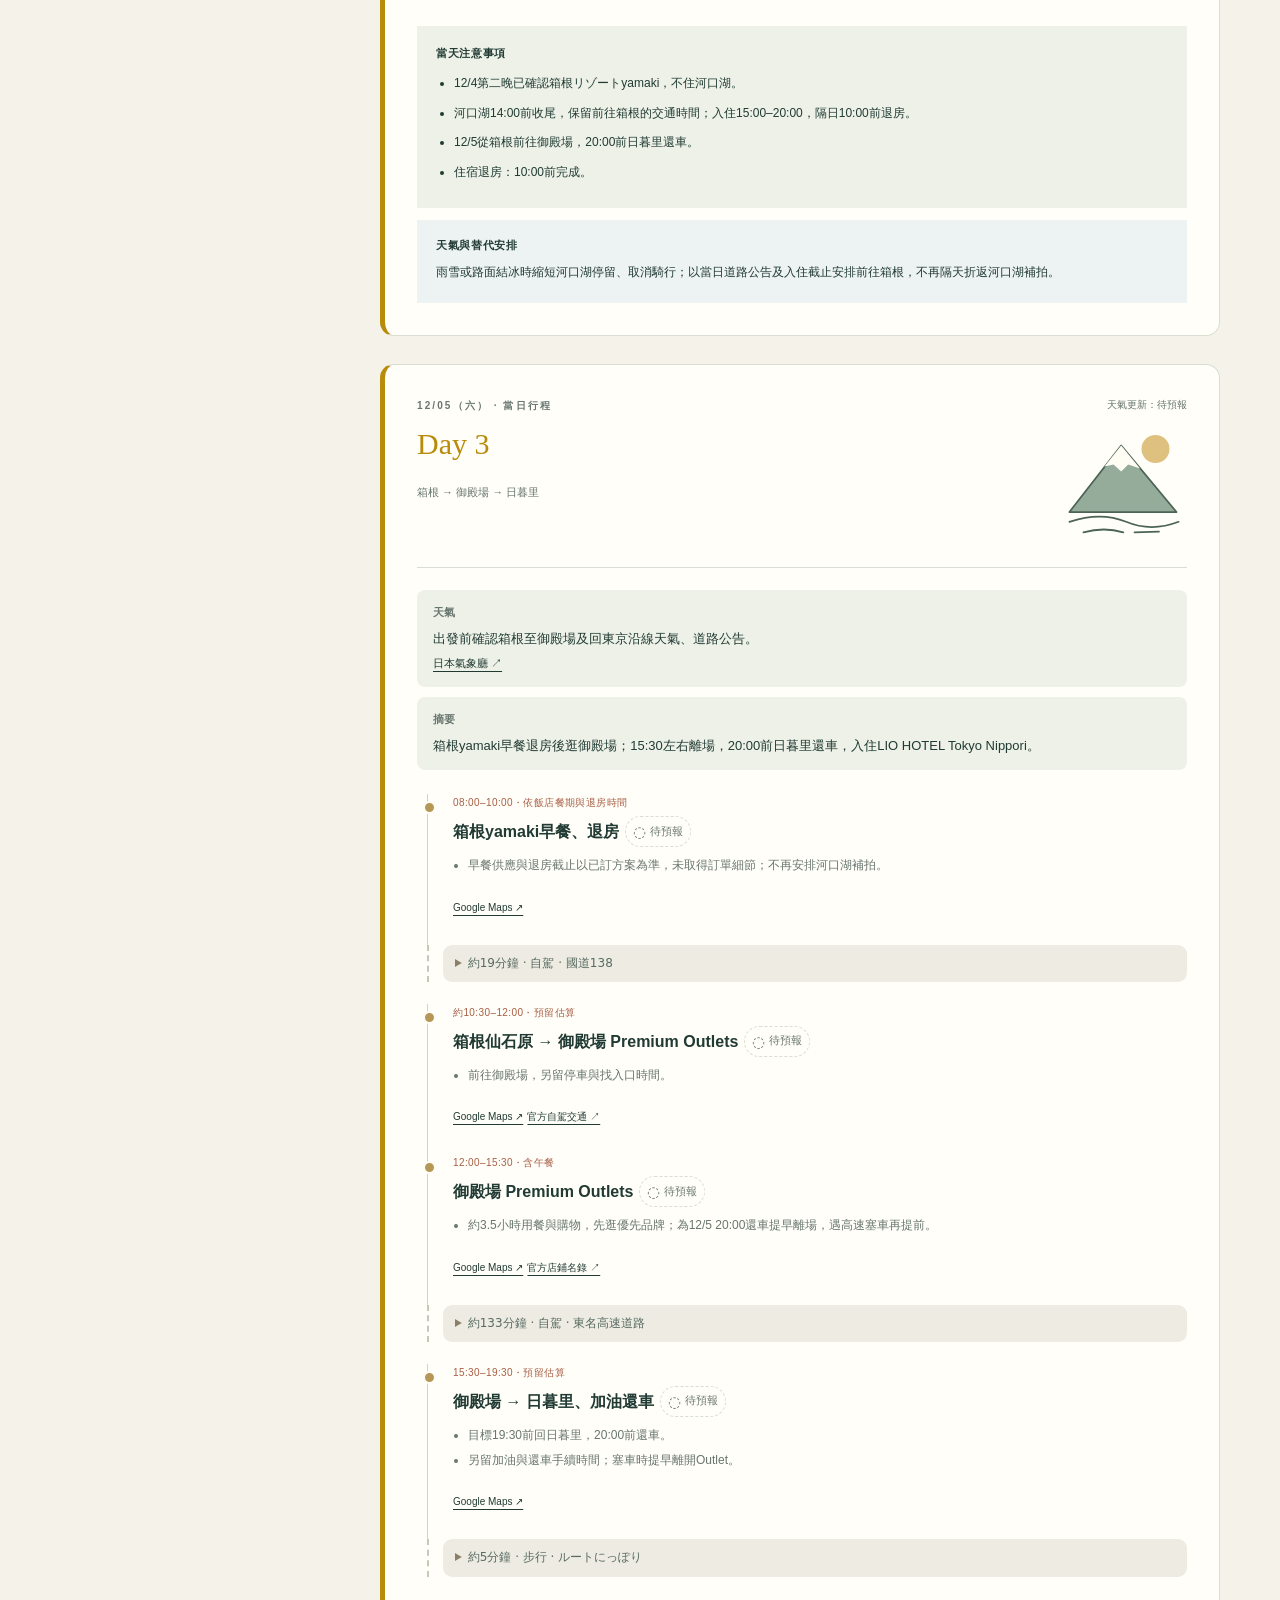
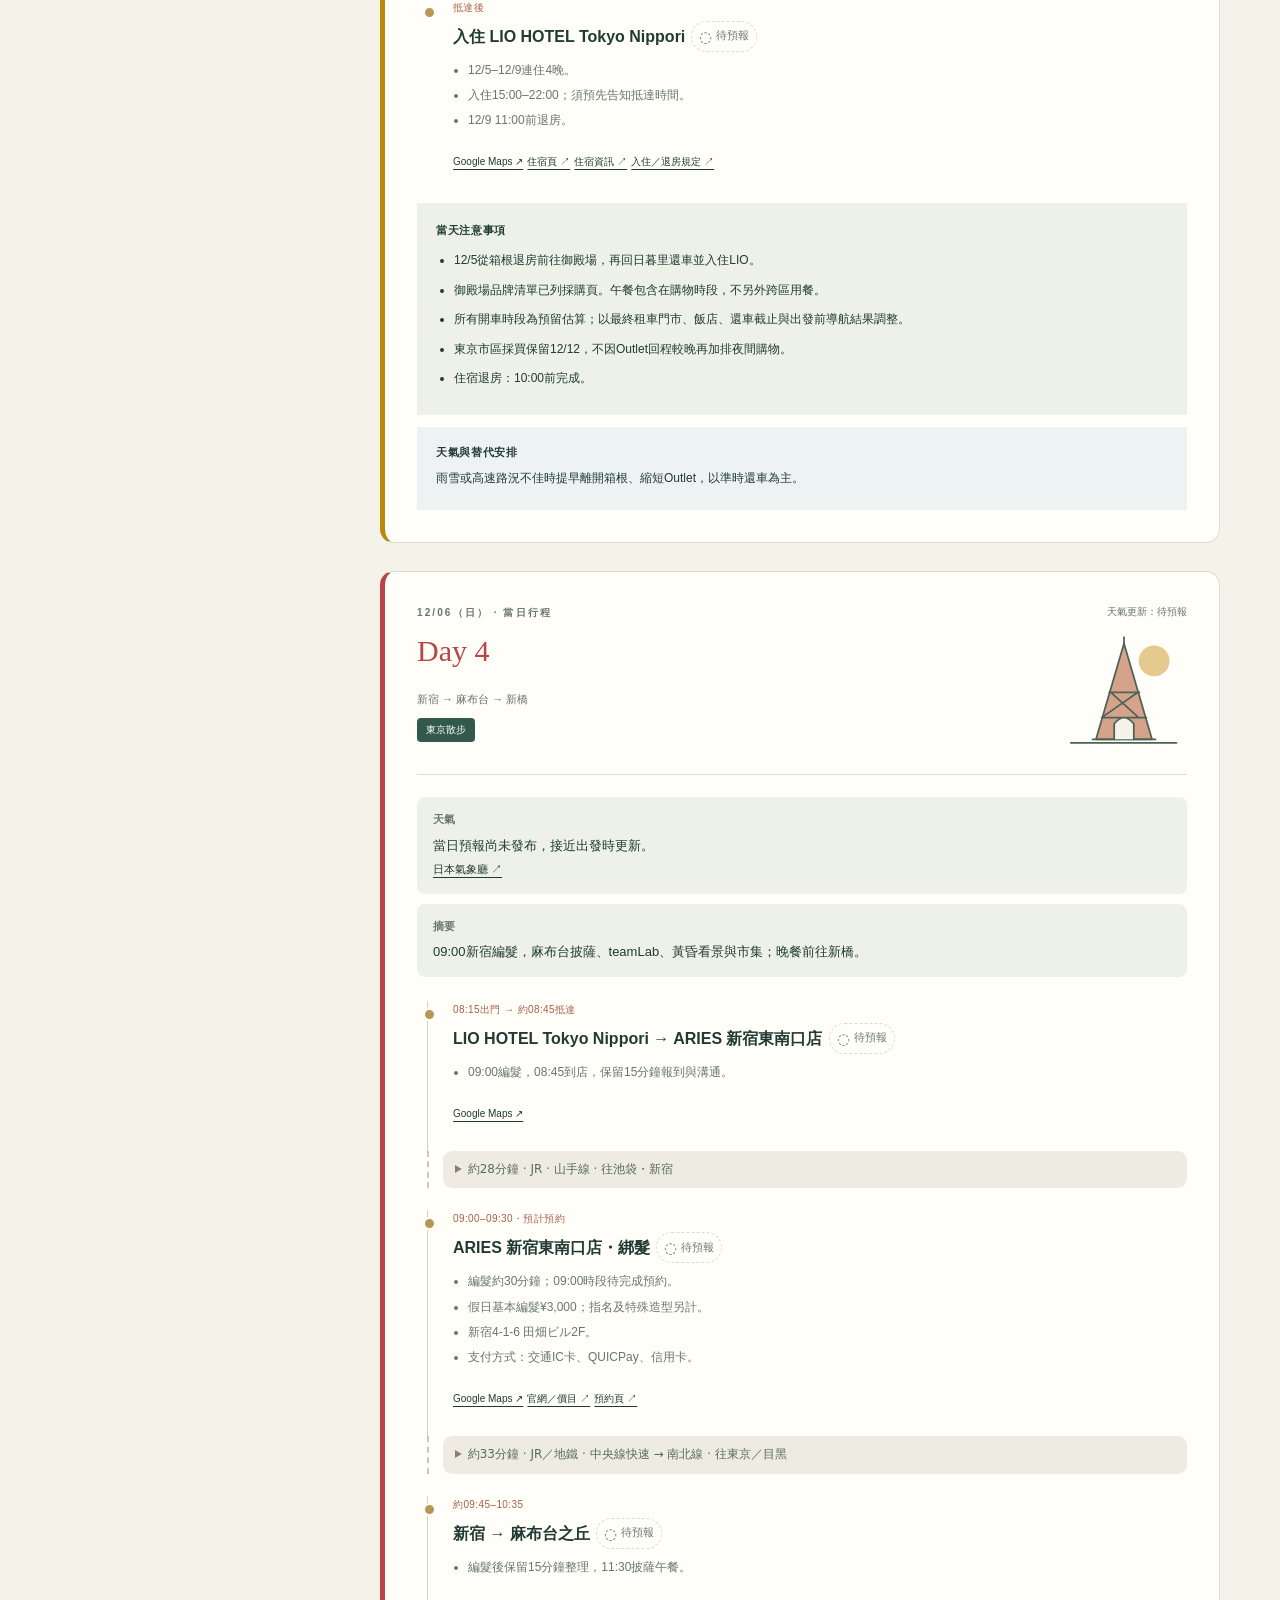
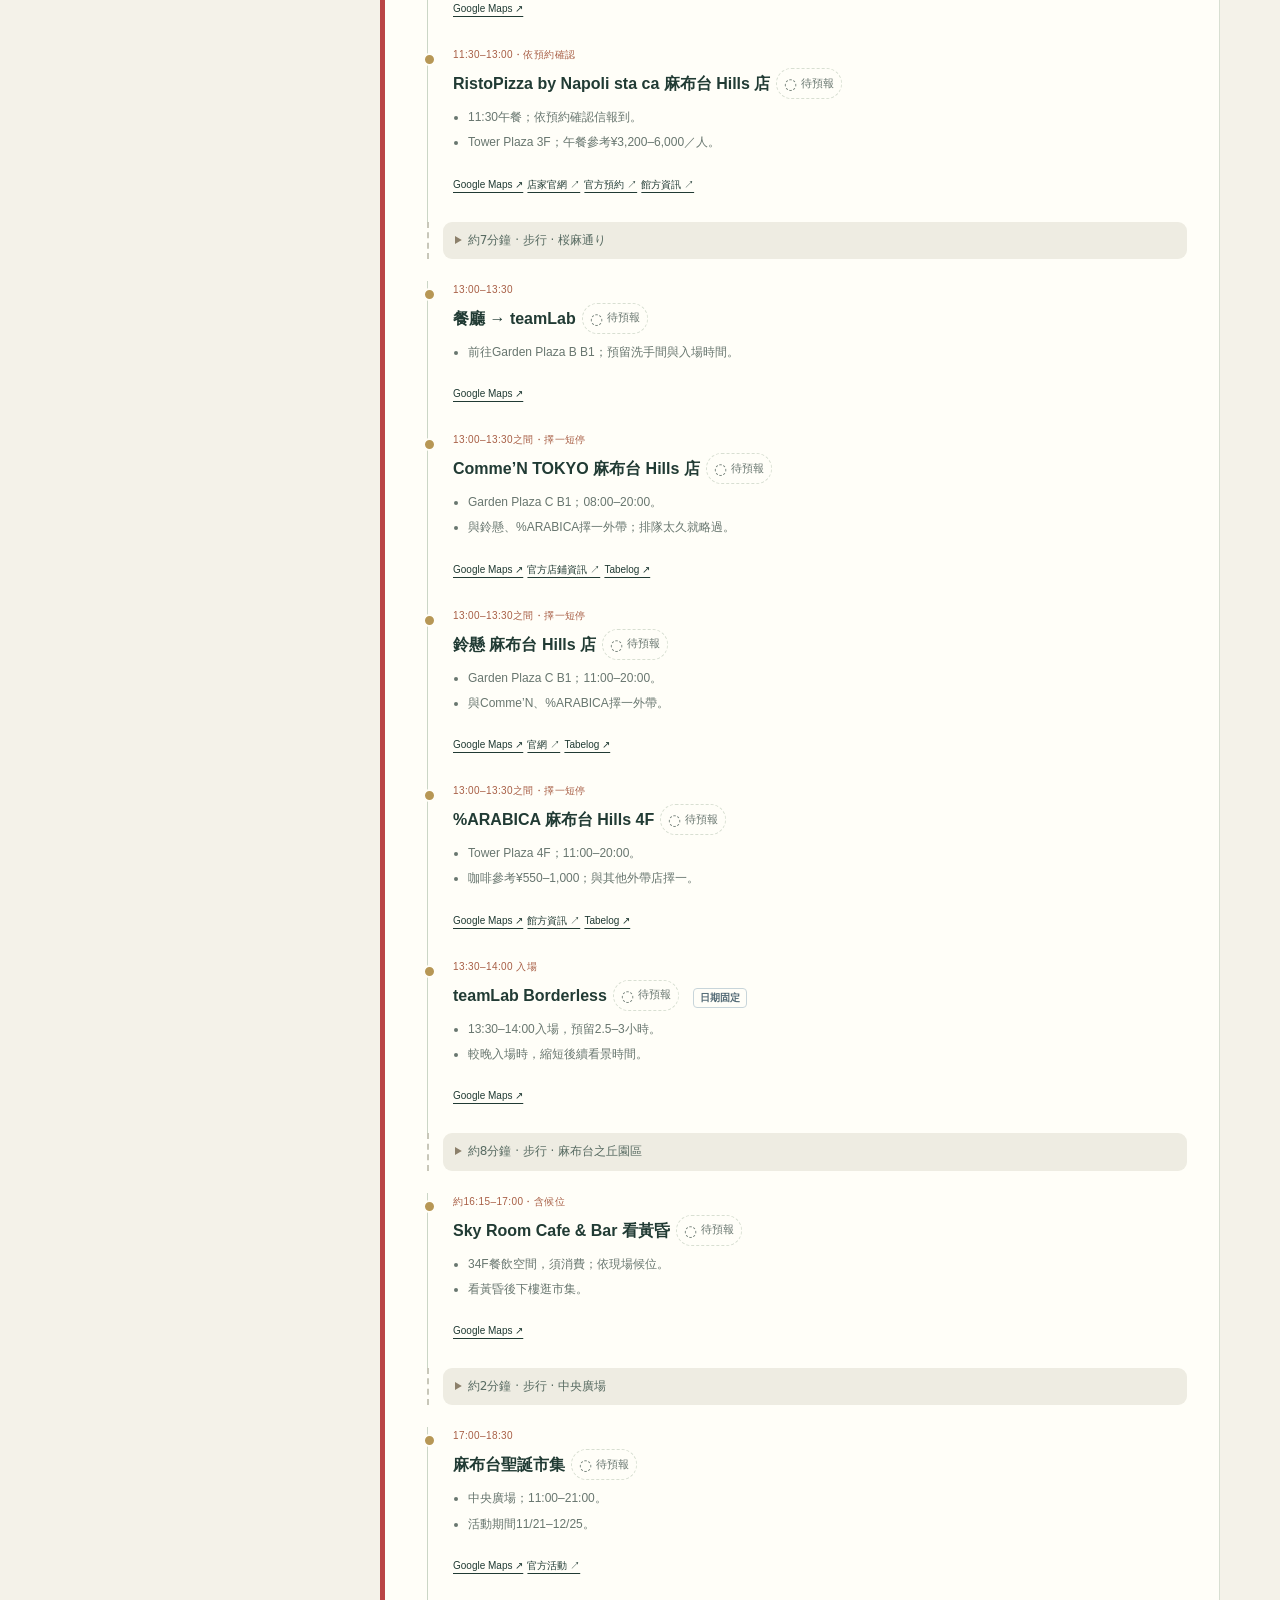
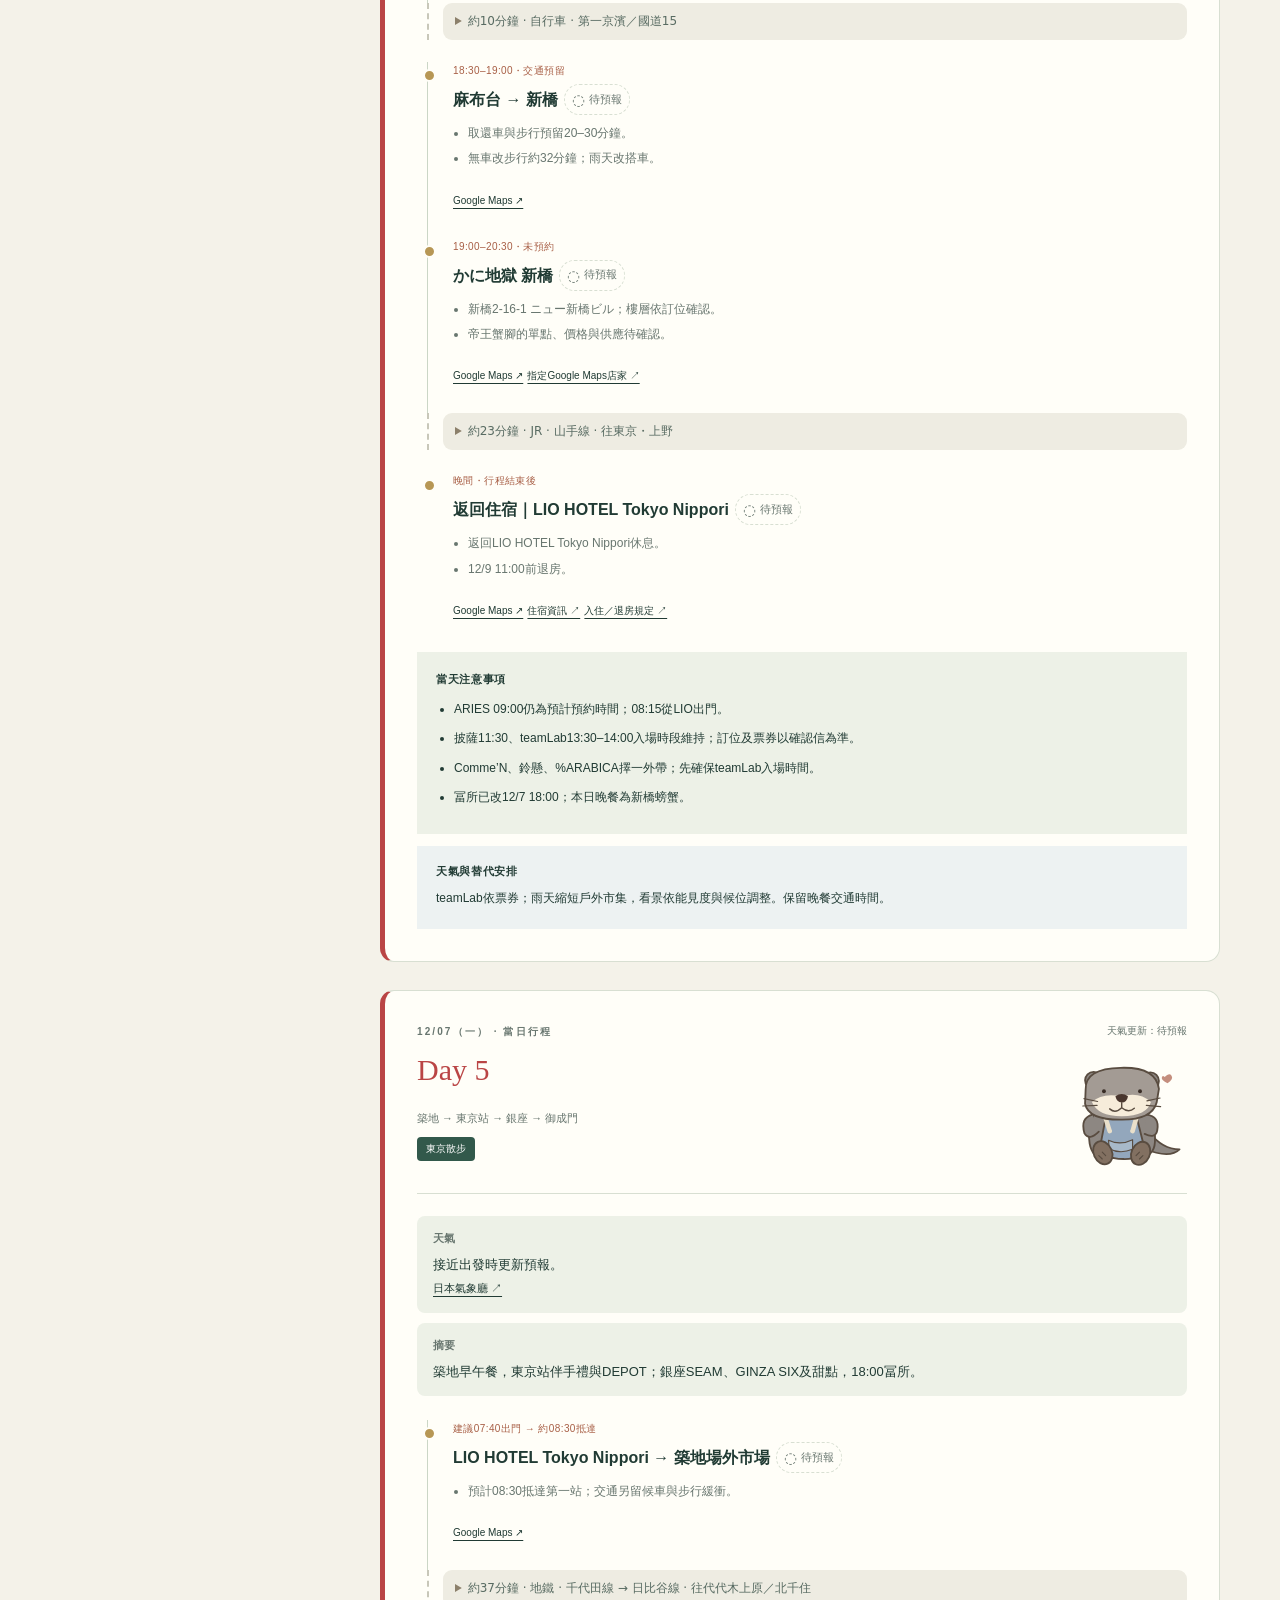
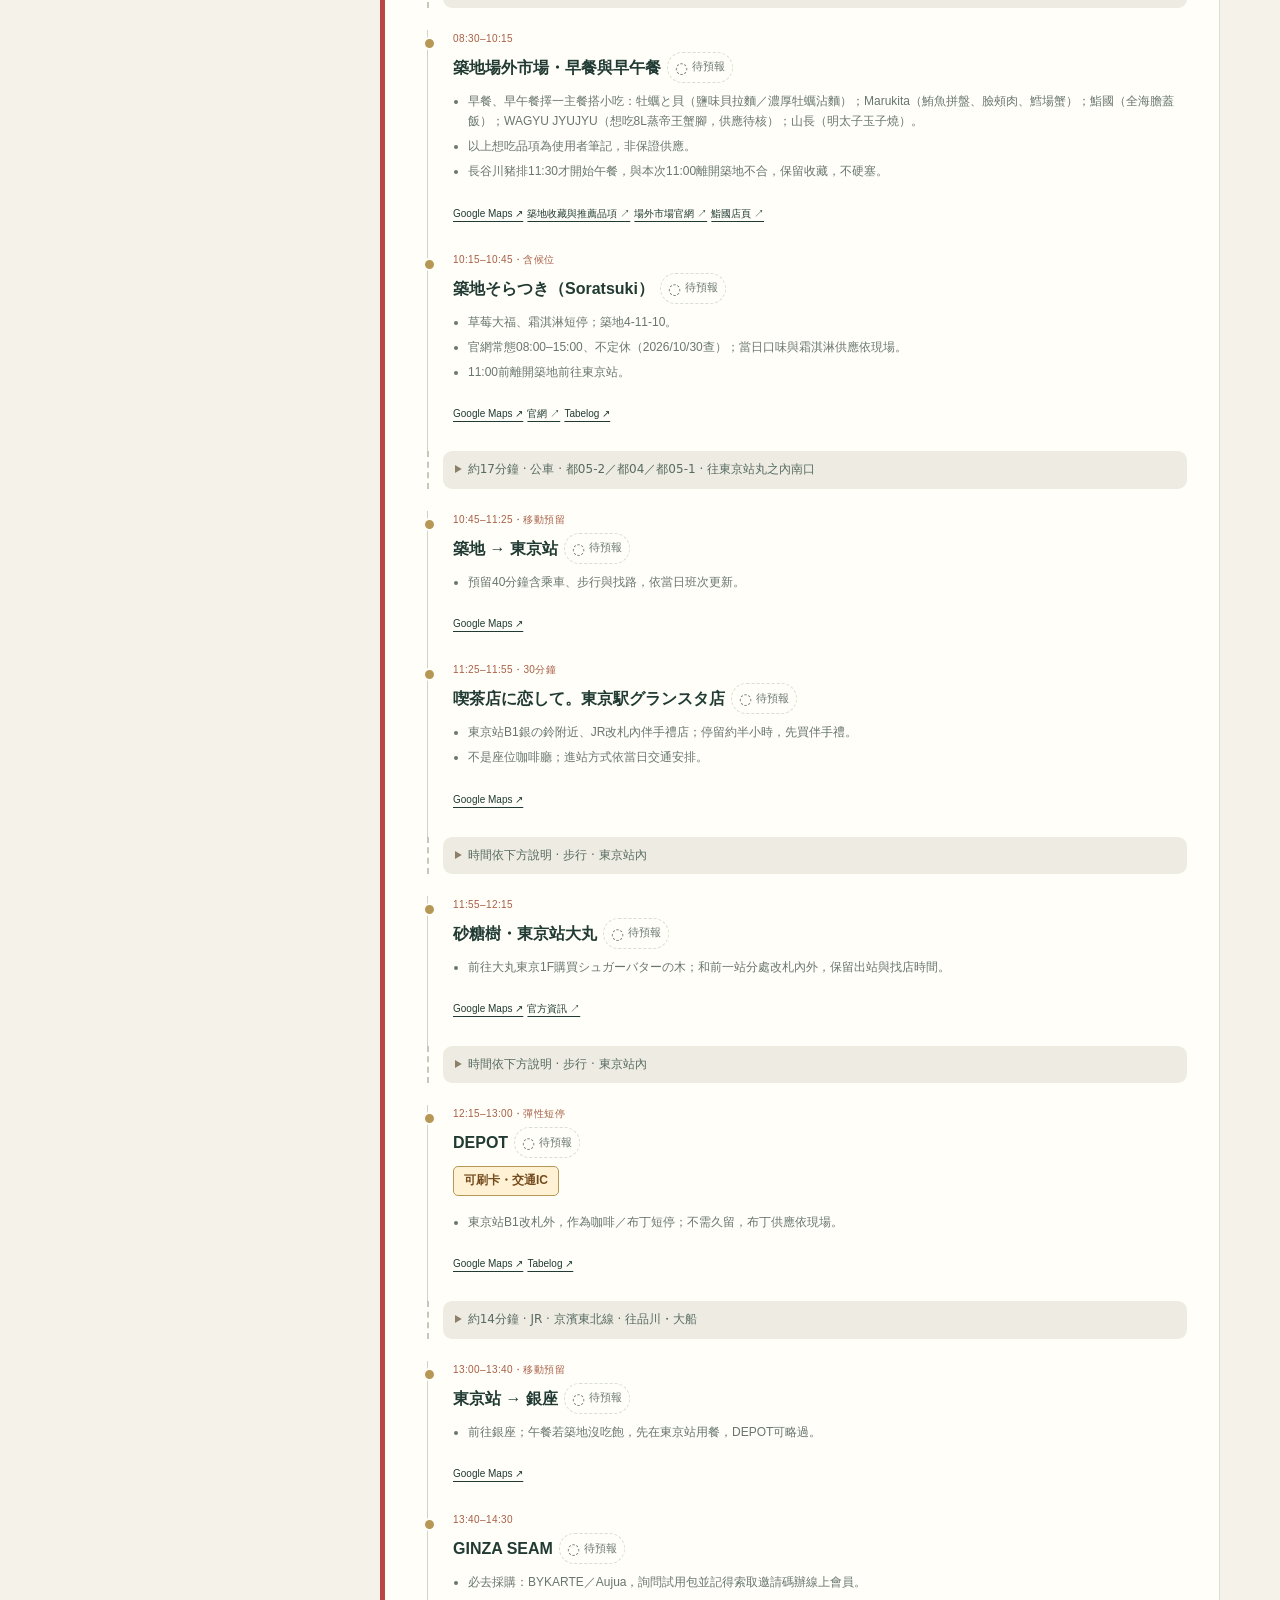
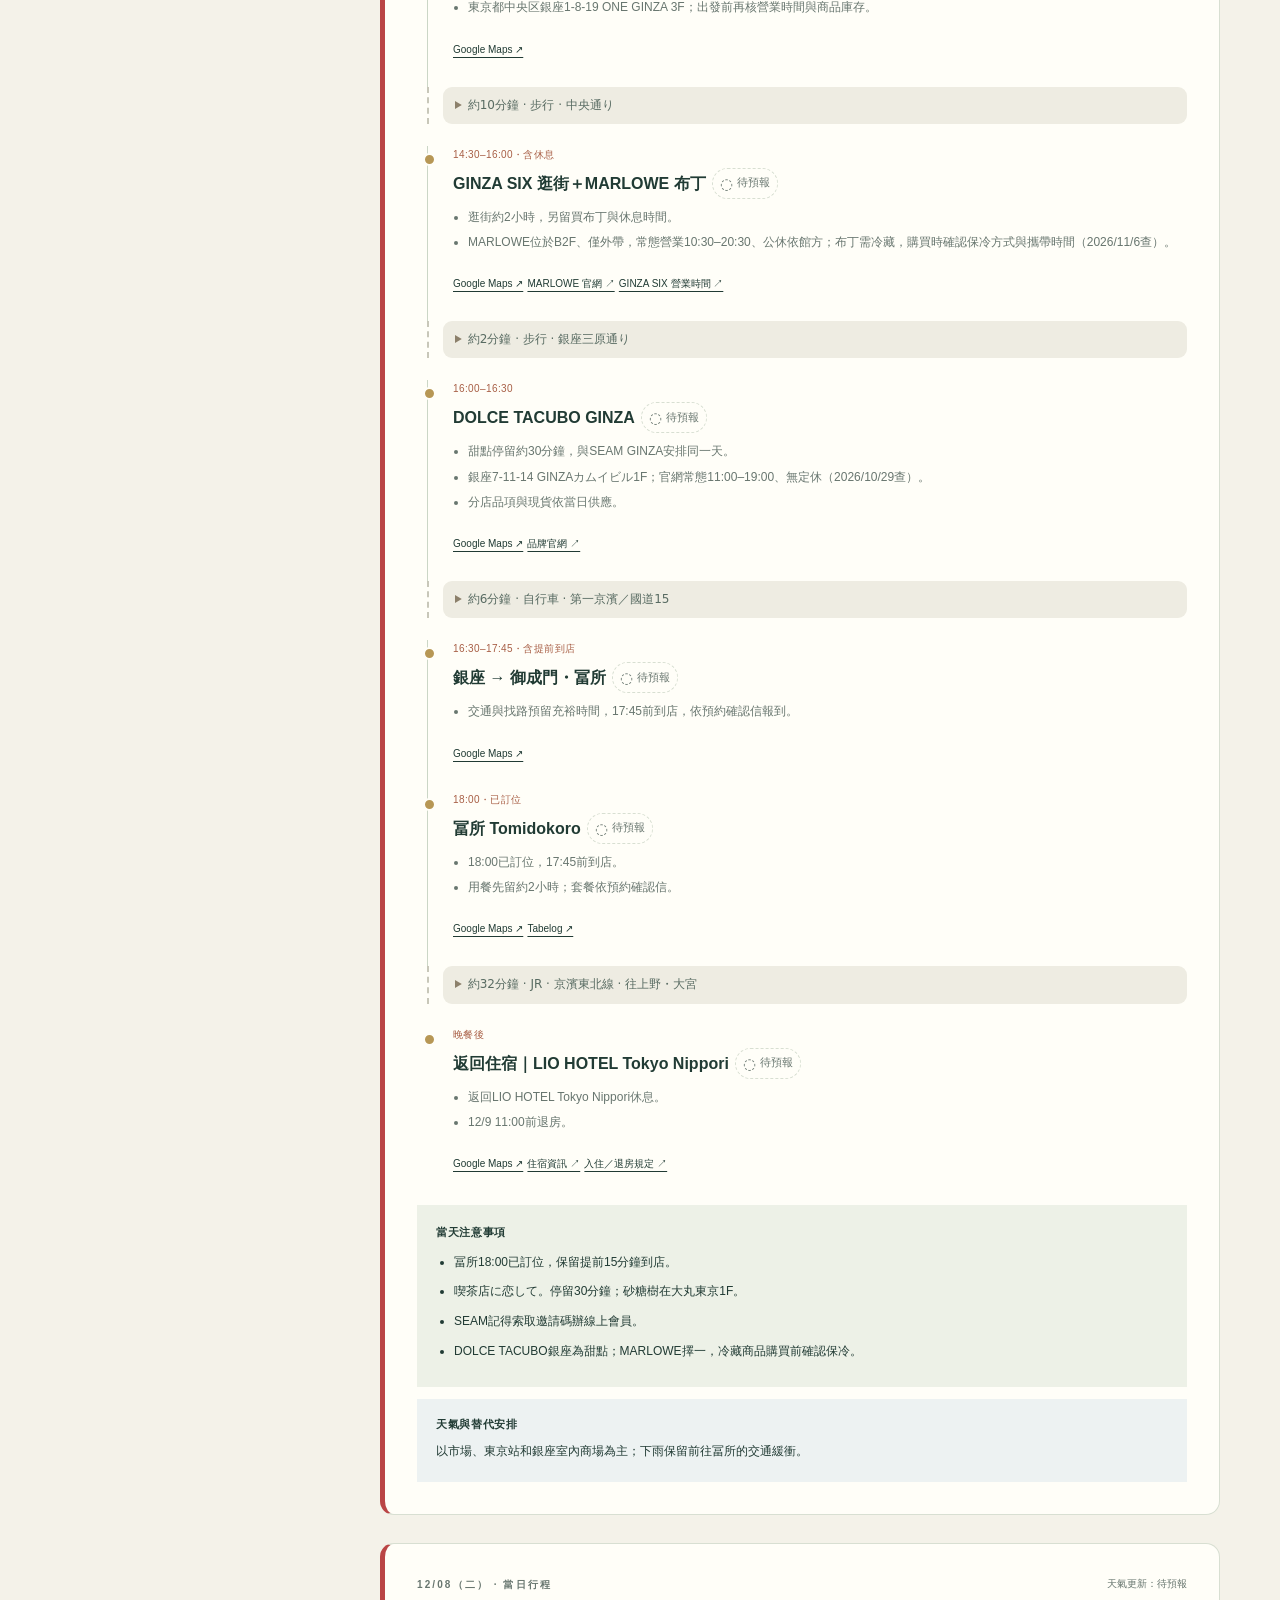
==== commit 95067ef0: "Add ARIES payment methods" ====
--- a/index.html
+++ b/index.html
@@ -15,7 +15,7 @@
 @media(prefers-reduced-motion:reduce){.days{scroll-behavior:auto}.daybutton{transition:none}}
 .journey-subtitle{margin:-8px 0 24px;letter-spacing:.2em;color:var(--muted)}
 @media(max-width:640px){.daybutton .date .weekday{font-size:11px;font-family:inherit;white-space:nowrap}}
-.transport-leg{list-style:none!important;margin:0 0 22px!important;padding:0 0 0 14px!important;border-left:2px dashed #c8c7b9}.transport-leg summary{cursor:pointer;font:500 12px/1.6 system-ui,sans-serif;color:#586b62;padding:9px 12px;background:#eeece2;border-radius:9px}.transport-leg p{font-size:12px;margin:9px 12px}.transport-leg a{font-size:12px;margin:0 12px}.transport-leg summary::marker{color:#8c806b}.stop-notes,.transport-steps{list-style:disc;padding-left:1.25em;margin:.5rem 0 1rem}.stop-notes{font-size:12px;color:var(--muted)}.stop-notes li,.transport-steps li{padding:0;margin:.3rem 0;line-height:1.7}.transport-steps li::before,.stop-notes li::before{content:none}</style><style id="site-navigation-style">/* Shared, quiet navigation inspired by the trip reference. */
+.transport-leg{list-style:none!important;margin:0 0 22px!important;padding:0 0 0 14px!important;border-left:2px dashed #c8c7b9}.transport-leg summary{cursor:pointer;font:500 12px/1.6 system-ui,sans-serif;color:#586b62;padding:9px 12px;background:#eeece2;border-radius:9px}.transport-leg p{font-size:12px;margin:9px 12px}.transport-leg a{font-size:12px;margin:0 12px}.transport-leg summary::marker{color:#8c806b}.stop-notes,.transport-steps{list-style:disc;padding-left:1.25em;margin:.5rem 0 1rem}.stop-notes,.transport-steps{font-size:12px;color:var(--muted)}.stop-notes li,.transport-steps li{padding:0;margin:.3rem 0;line-height:1.7}.transport-steps li::before,.stop-notes li::before{content:none}</style><style id="site-navigation-style">/* Shared, quiet navigation inspired by the trip reference. */
 nav.site-nav{display:flex!important;align-items:center;justify-content:flex-start;gap:8px!important;flex-wrap:nowrap!important;overflow-x:auto;max-width:100%;width:100%;scrollbar-width:thin;padding:8px 0!important;margin:0!important;background:transparent;font-family:"Noto Sans TC","PingFang TC","Microsoft JhengHei",system-ui,sans-serif;font-style:normal;}
 nav.site-nav a{display:inline-flex;align-items:center;justify-content:center;flex:0 0 auto;min-height:52px;padding:12px 23px!important;margin:0!important;border:0!important;border-radius:13px;background:transparent;color:#37443f!important;font-size:17px!important;font-weight:600!important;line-height:1.5;letter-spacing:.045em;text-decoration:none!important;white-space:nowrap;box-shadow:none;transition:background .16s,color .16s;}
 nav.site-nav a:hover{background:#e3e7dc;color:#37443f!important;}
@@ -679,7 +679,7 @@
       {
         "time": "09:00–09:30・預計預約",
         "name": "ARIES 新宿東南口店・綁髮",
-        "note": "編髮約30分鐘；09:00時段待完成預約。 假日基本編髮¥3,000；指名及特殊造型另計。 新宿4-1-6 田畑ビル2F。",
+        "note": "編髮約30分鐘；09:00時段待完成預約。 假日基本編髮¥3,000；指名及特殊造型另計。 新宿4-1-6 田畑ビル2F。 支付方式：交通IC卡、QUICPay、信用卡。",
         "query": "Aries 新宿東南口店 新宿4-1-6 田畑ビル2F",
         "bookingStatus": "planned_not_booked",
         "resources": [
@@ -714,8 +714,15 @@
         "noteBullets": [
           "編髮約30分鐘；09:00時段待完成預約。",
           "假日基本編髮¥3,000；指名及特殊造型另計。",
-          "新宿4-1-6 田畑ビル2F。"
-        ]
+          "新宿4-1-6 田畑ビル2F。",
+          "支付方式：交通IC卡、QUICPay、信用卡。"
+        ],
+        "paymentMethods": [
+          "交通IC卡",
+          "QUICPay",
+          "信用卡"
+        ],
+        "paymentSource": "使用者提供"
       },
       {
         "time": "約09:45–10:35",
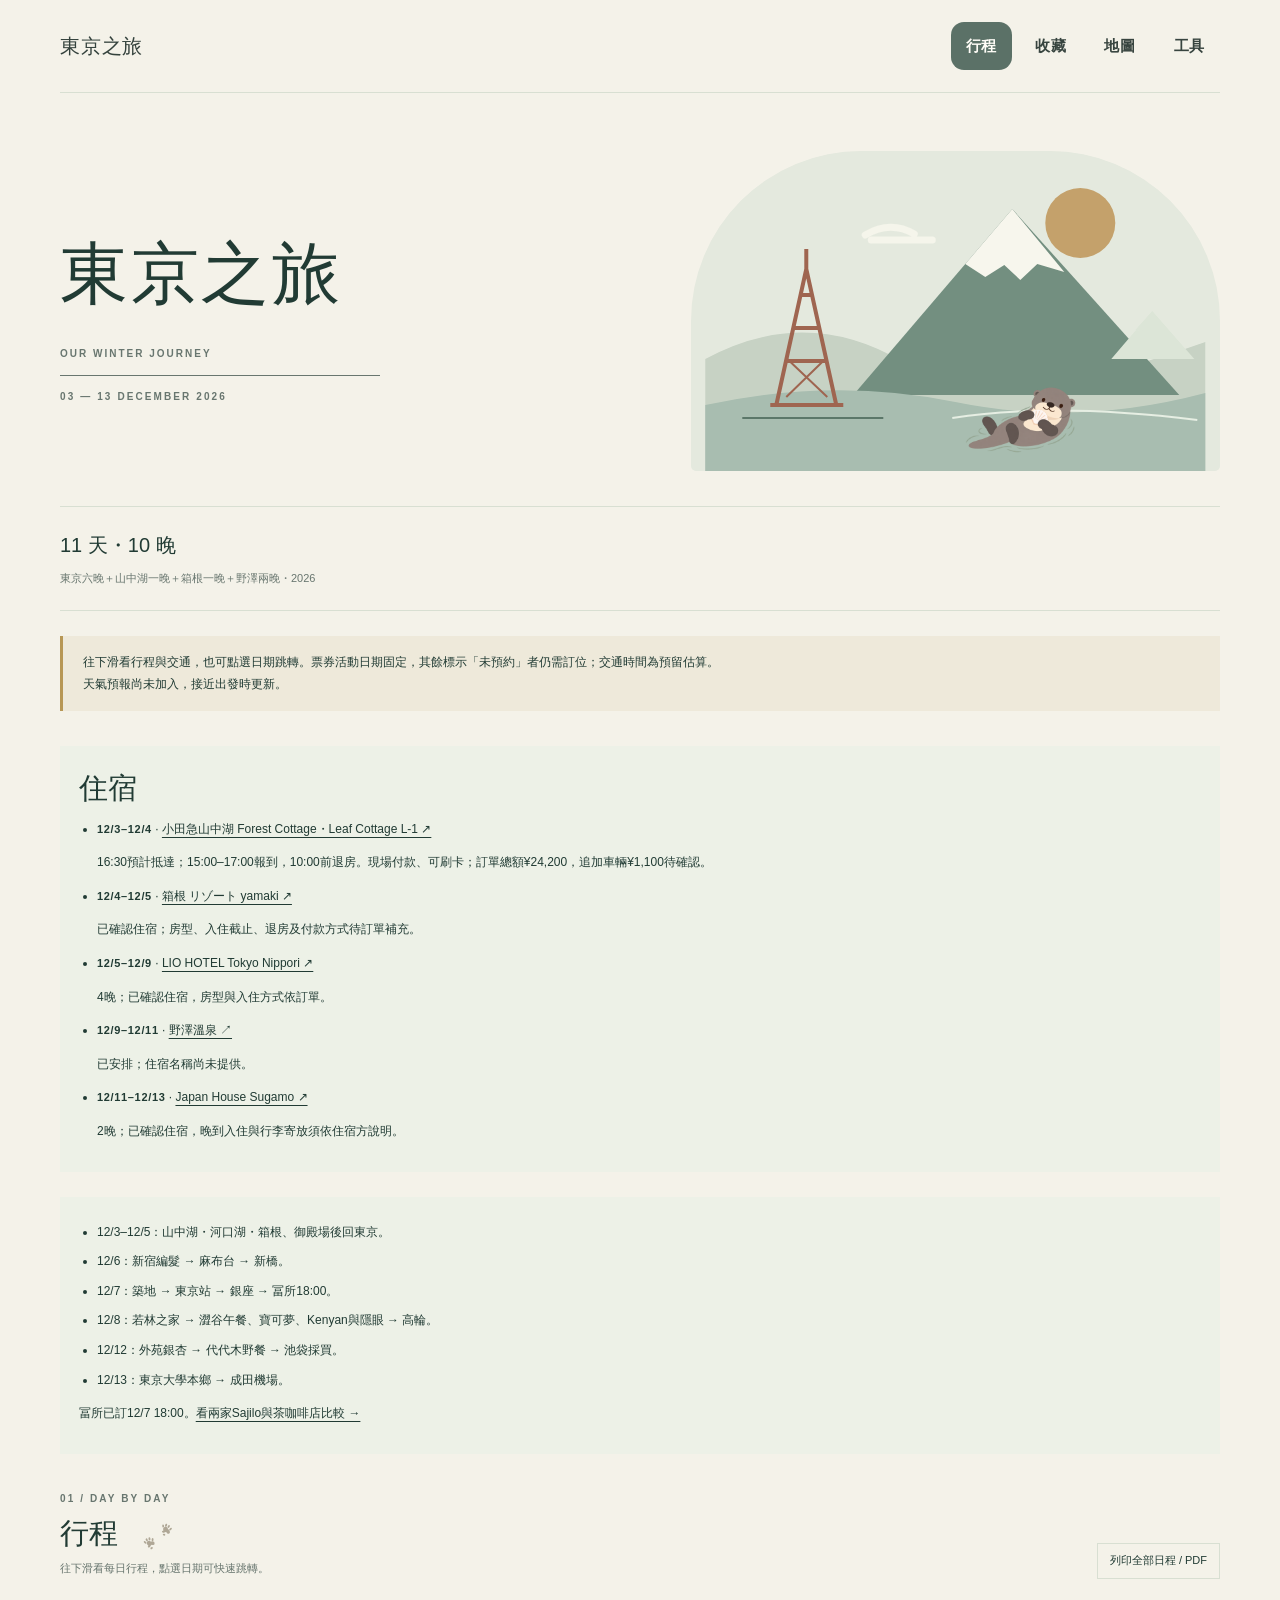
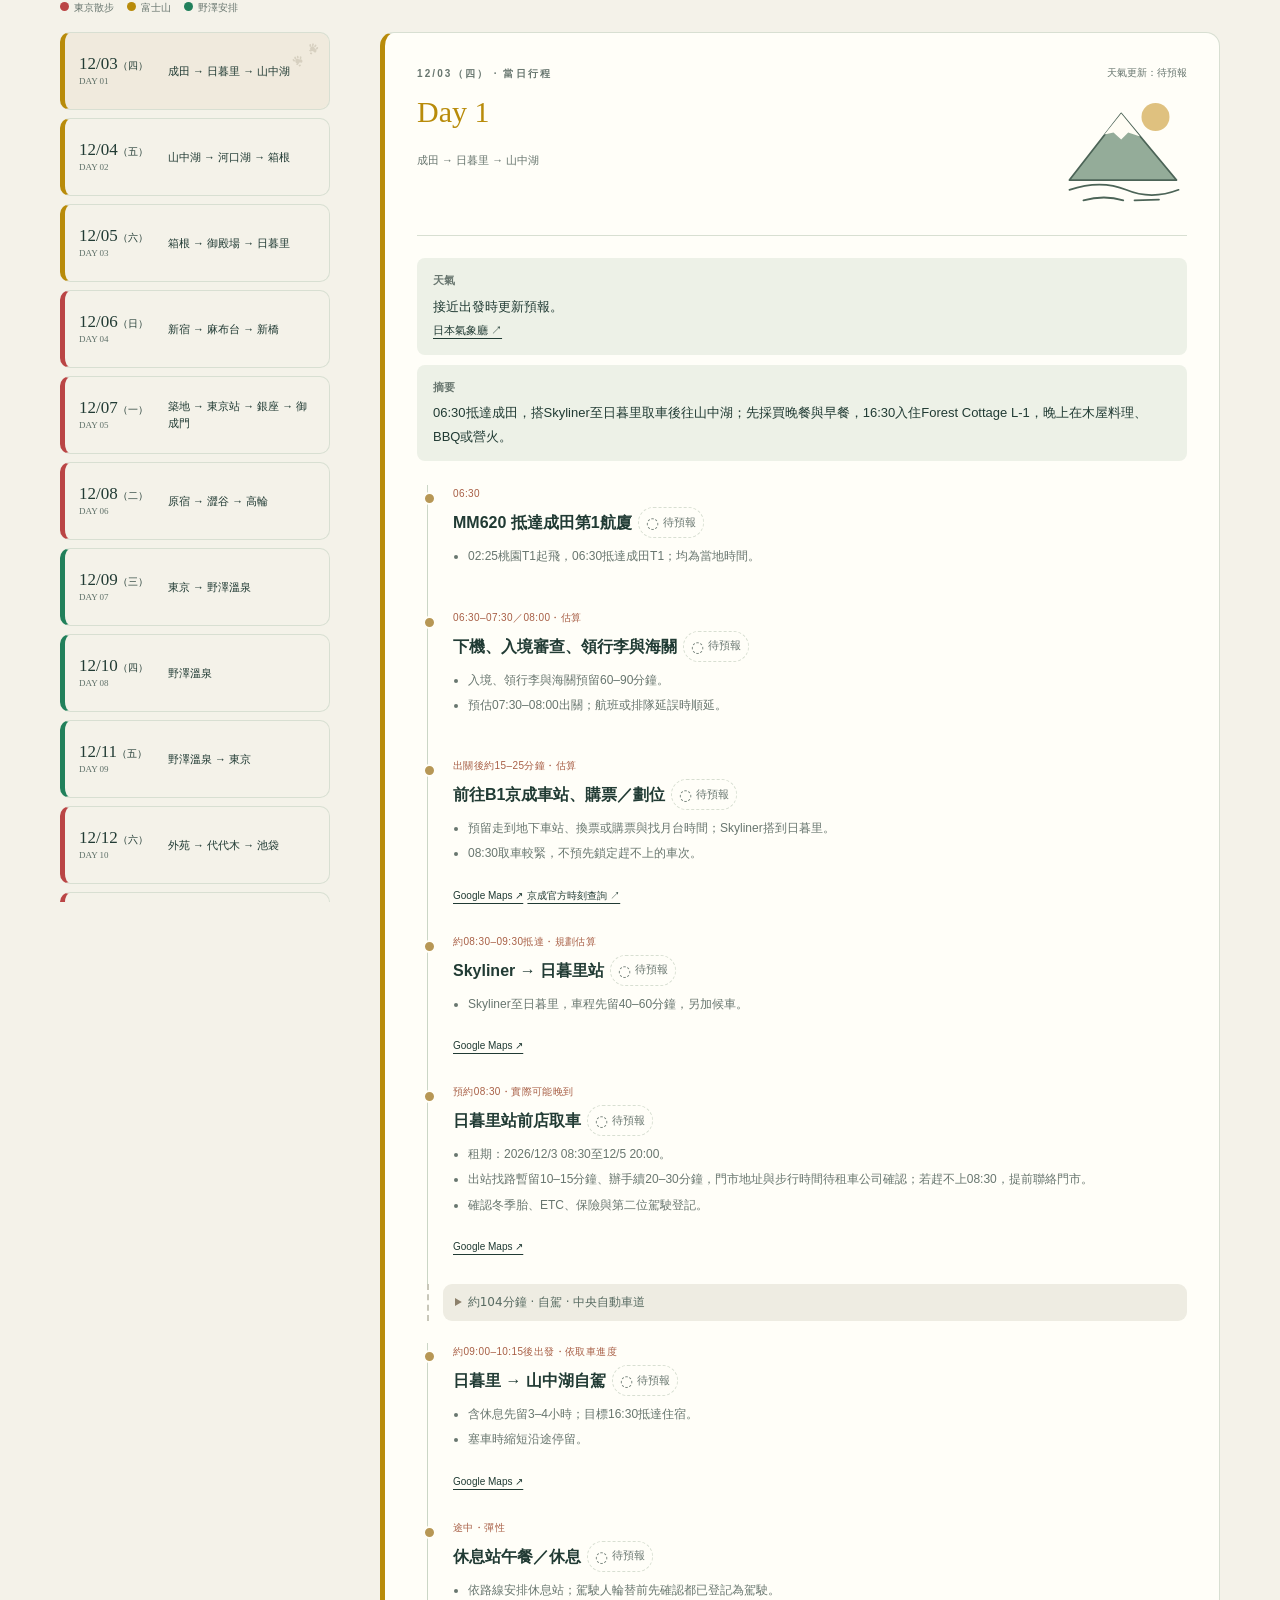
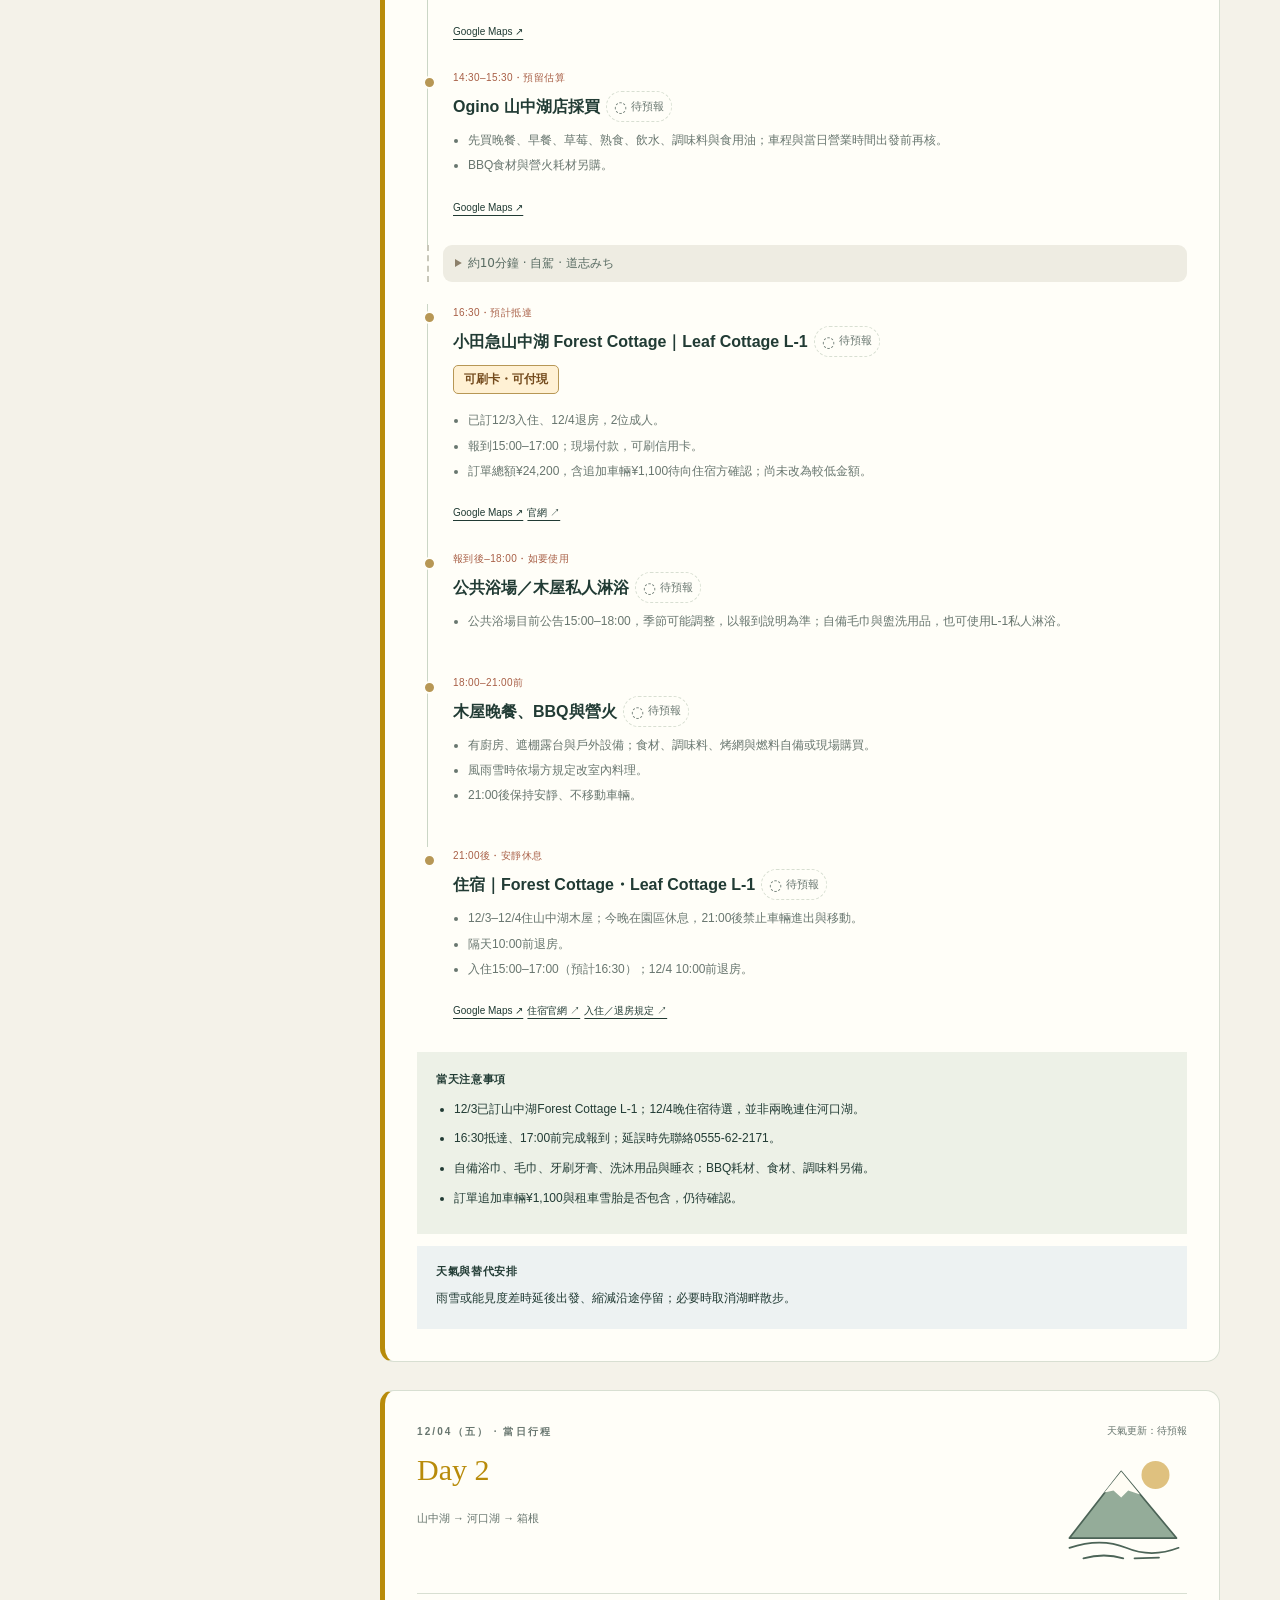
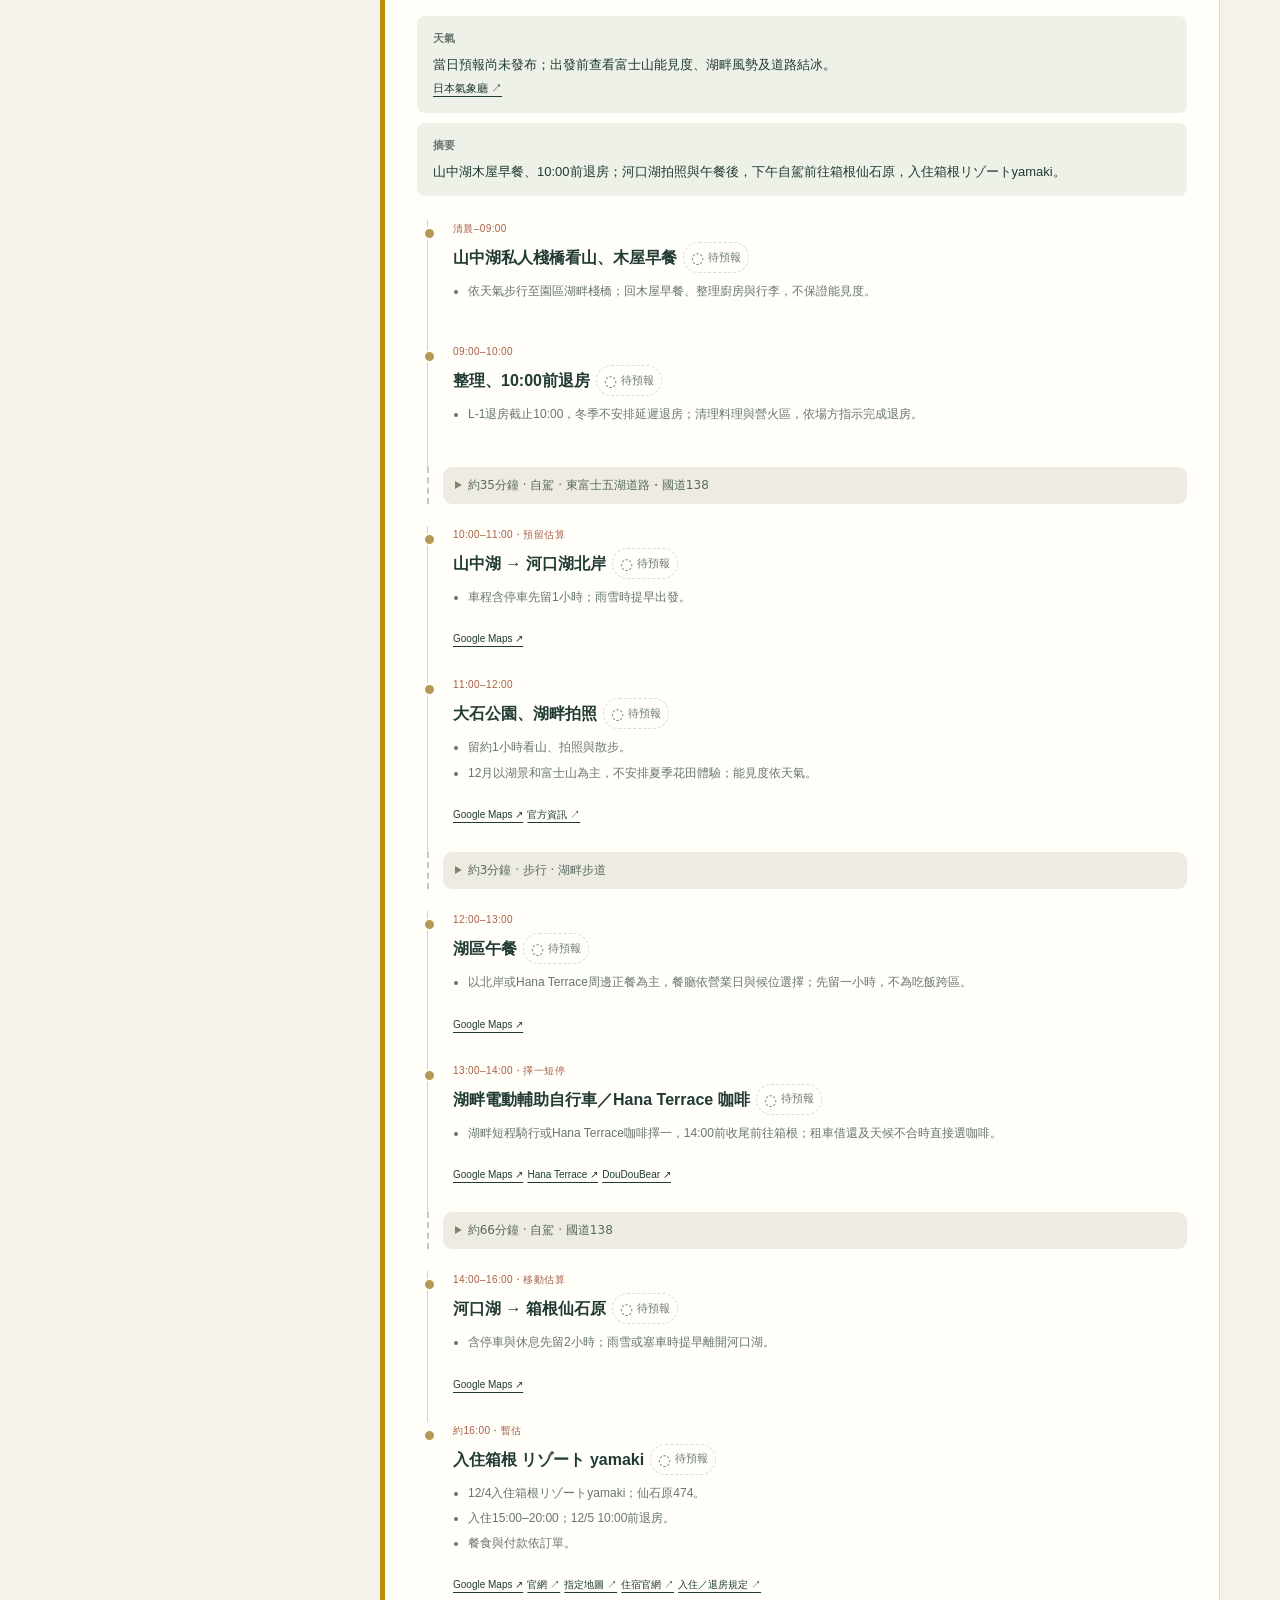
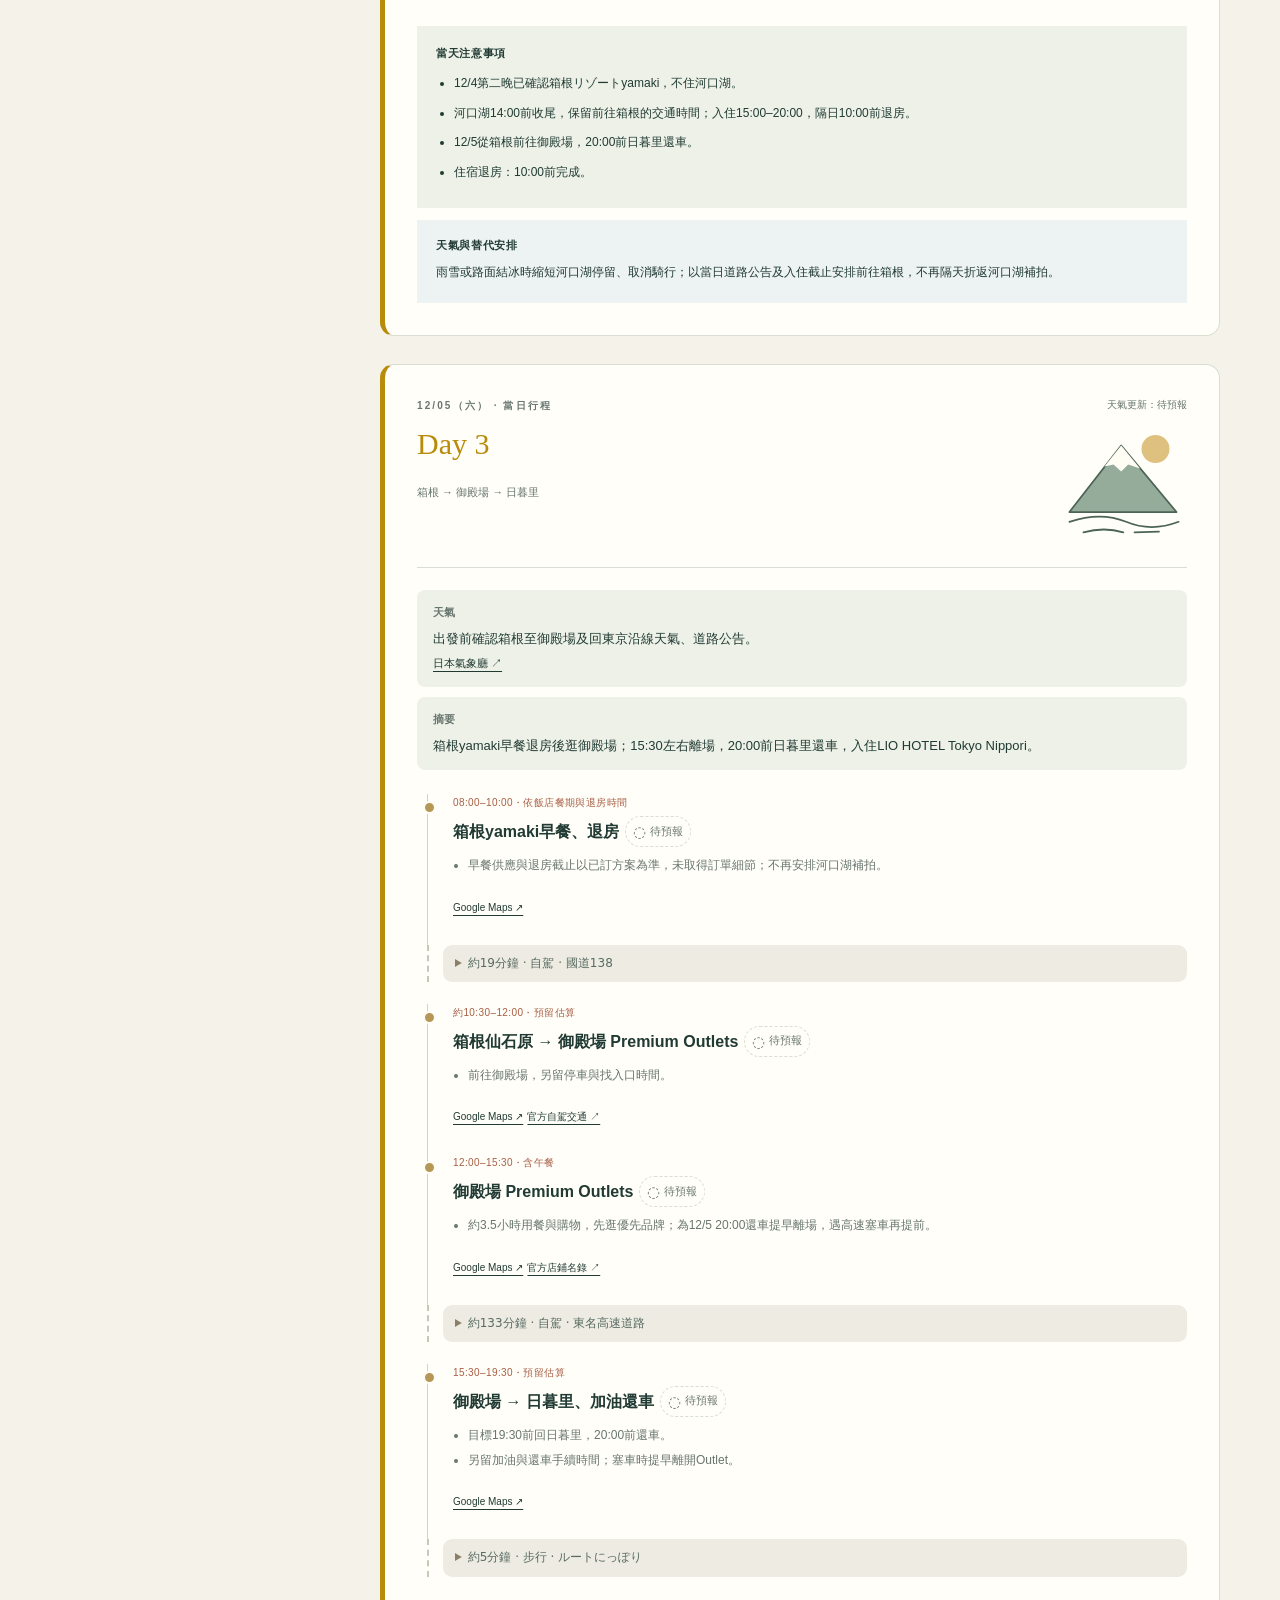
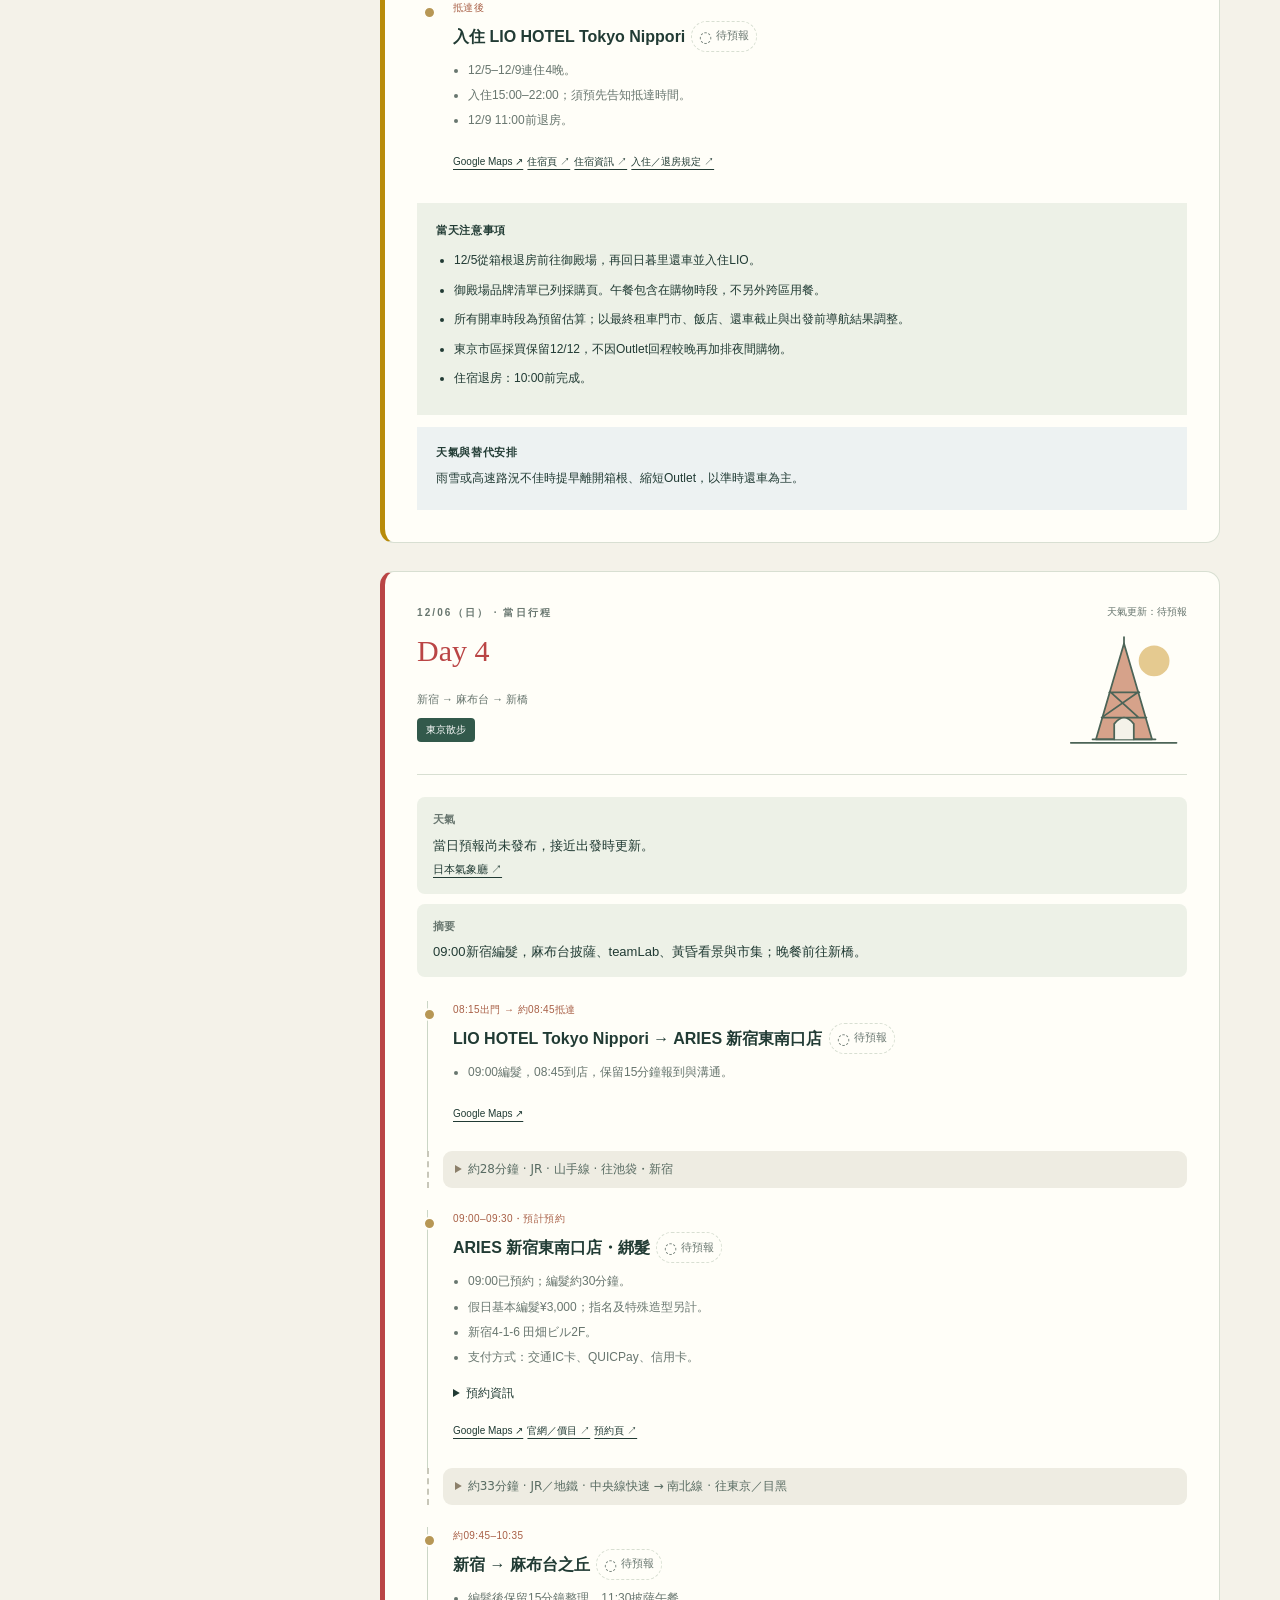
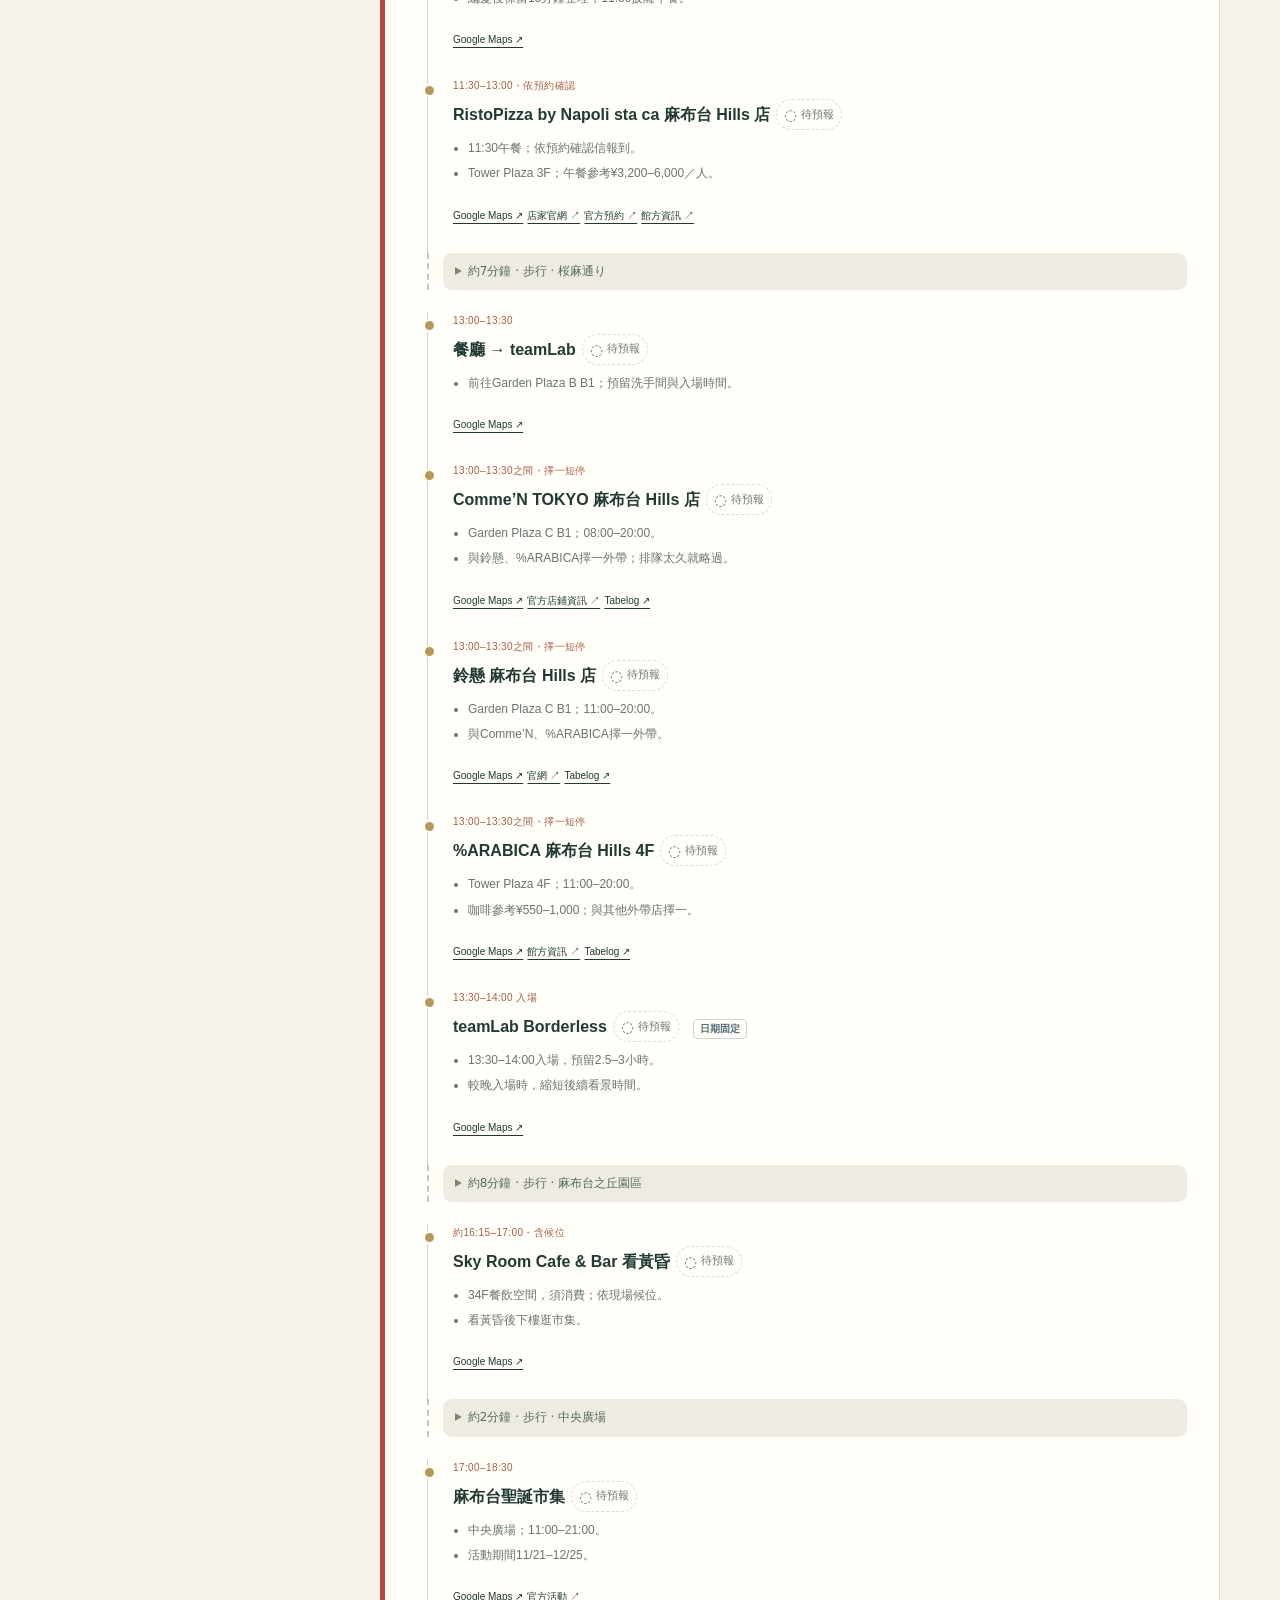
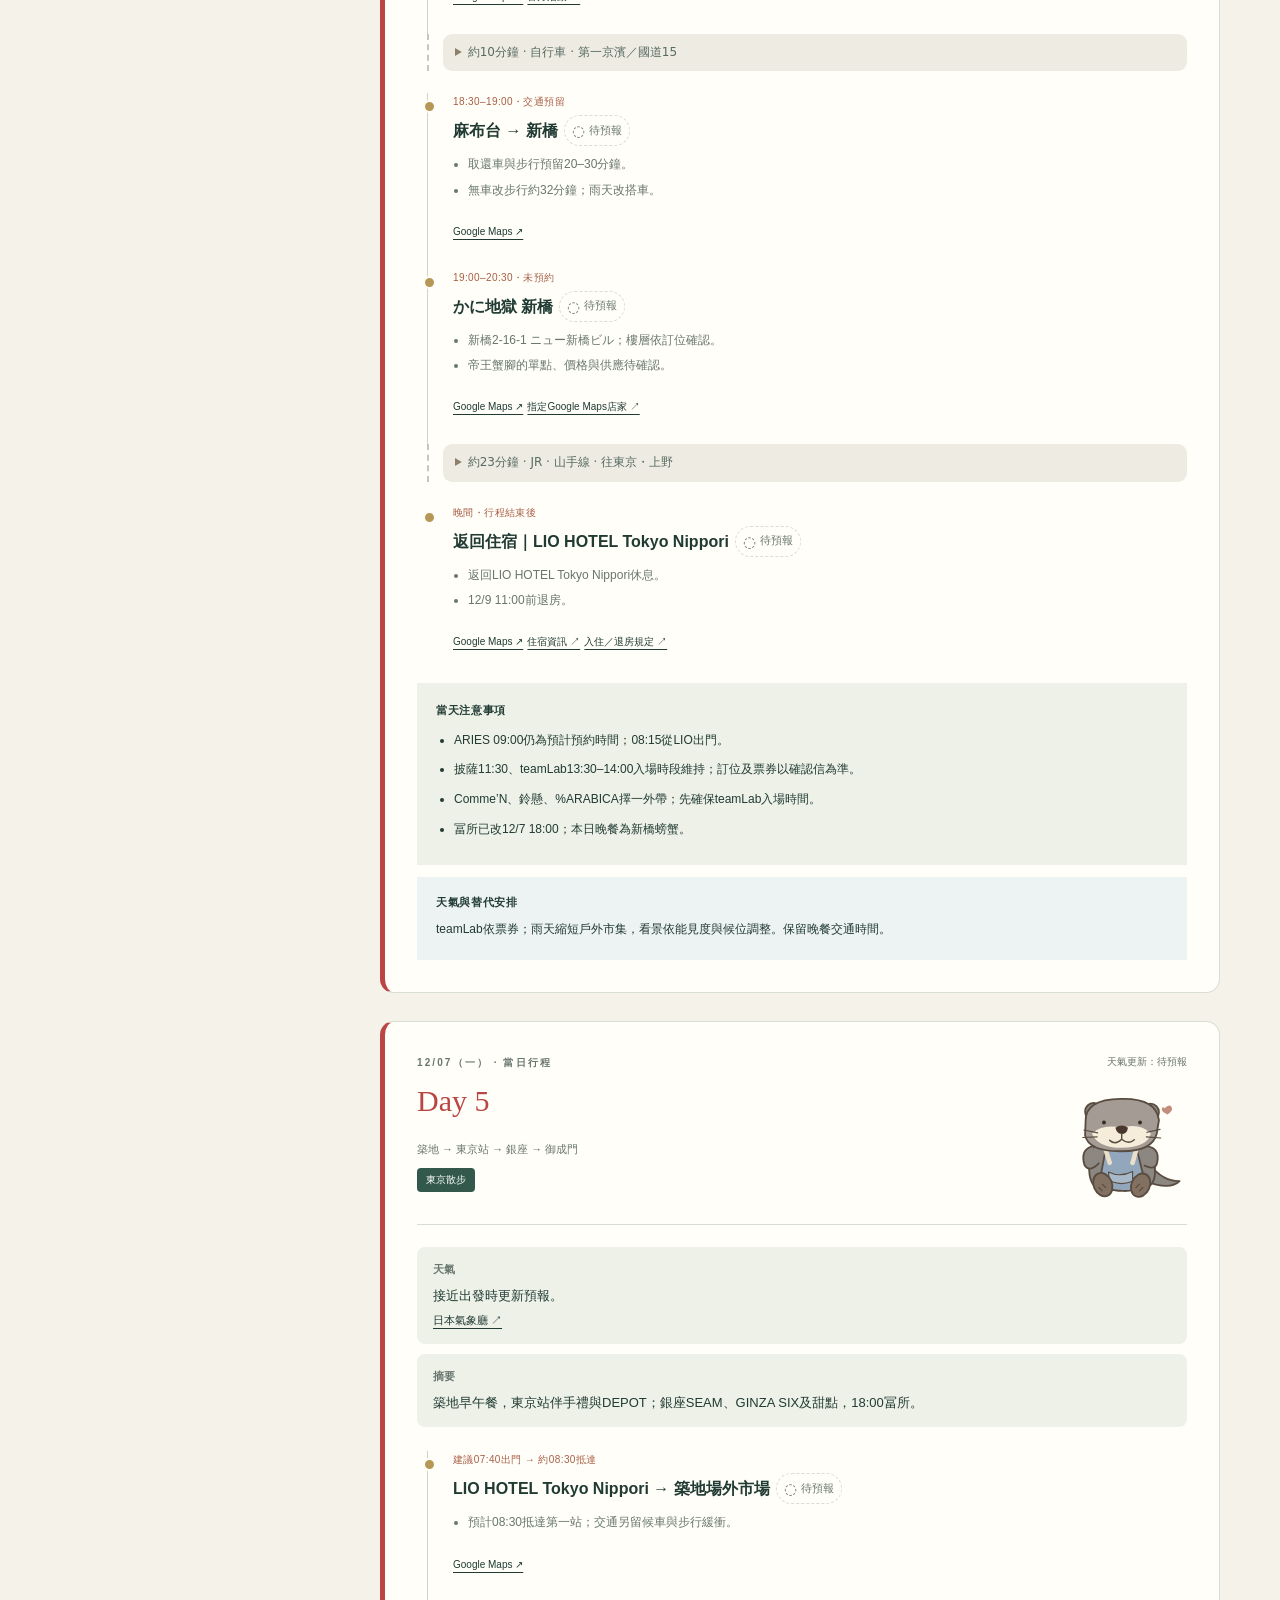
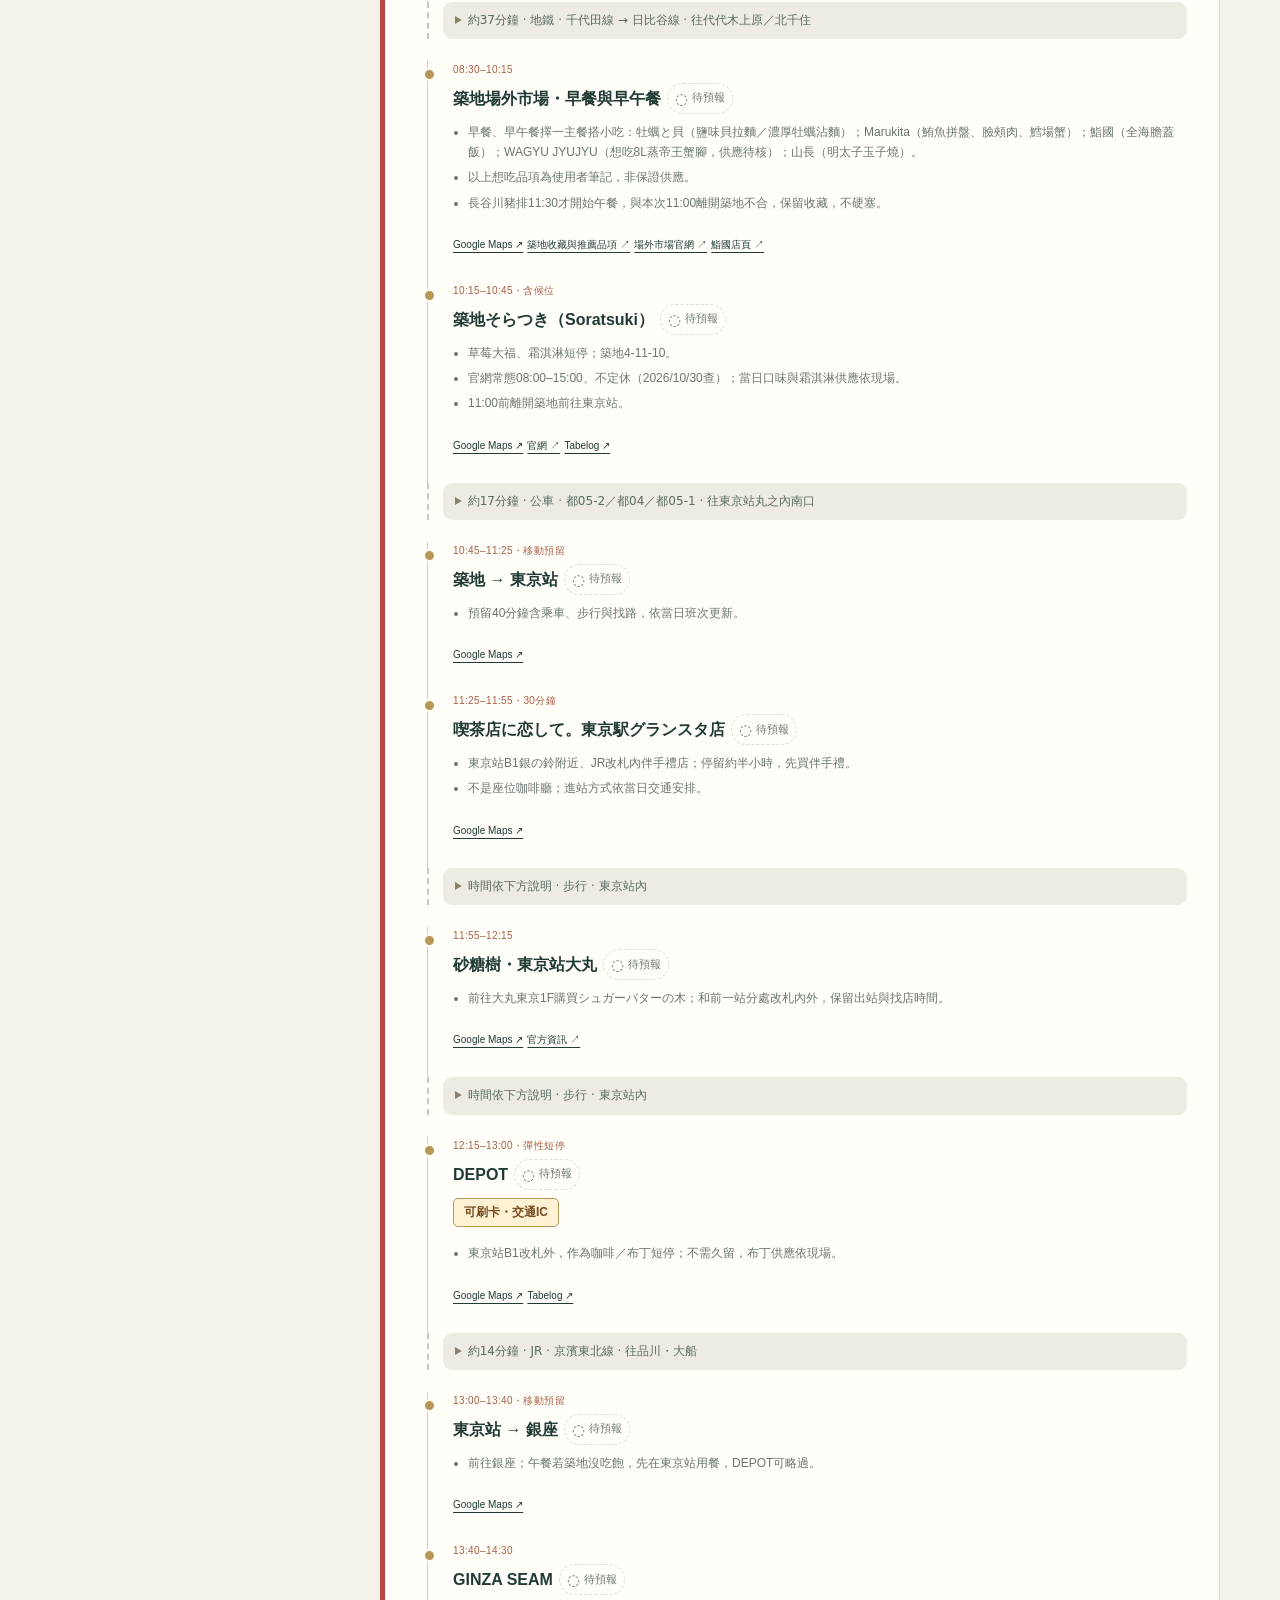
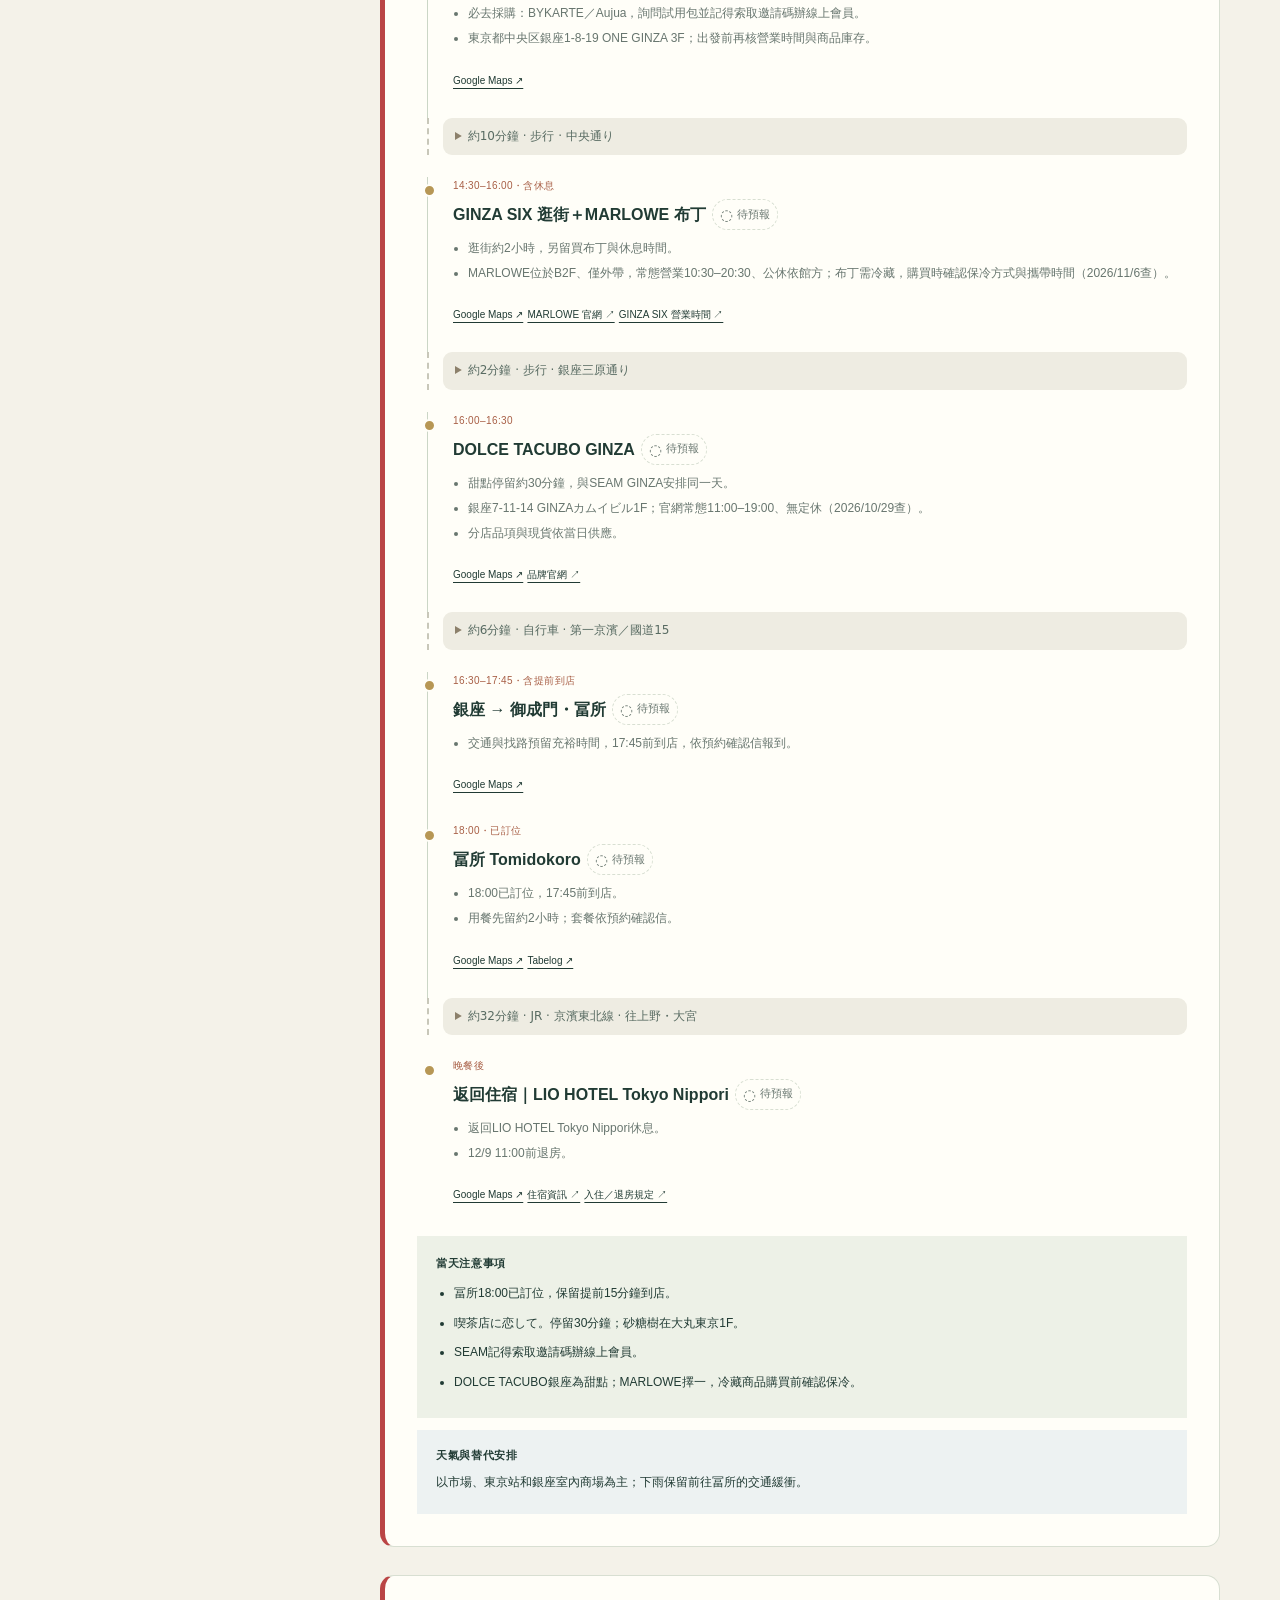
==== commit 69437a13: "Add collapsed confirmed ARIES booking information" ====
--- a/index.html
+++ b/index.html
@@ -15,7 +15,7 @@
 @media(prefers-reduced-motion:reduce){.days{scroll-behavior:auto}.daybutton{transition:none}}
 .journey-subtitle{margin:-8px 0 24px;letter-spacing:.2em;color:var(--muted)}
 @media(max-width:640px){.daybutton .date .weekday{font-size:11px;font-family:inherit;white-space:nowrap}}
-.transport-leg{list-style:none!important;margin:0 0 22px!important;padding:0 0 0 14px!important;border-left:2px dashed #c8c7b9}.transport-leg summary{cursor:pointer;font:500 12px/1.6 system-ui,sans-serif;color:#586b62;padding:9px 12px;background:#eeece2;border-radius:9px}.transport-leg p{font-size:12px;margin:9px 12px}.transport-leg a{font-size:12px;margin:0 12px}.transport-leg summary::marker{color:#8c806b}.stop-notes,.transport-steps{list-style:disc;padding-left:1.25em;margin:.5rem 0 1rem}.stop-notes,.transport-steps{font-size:12px;color:var(--muted)}.stop-notes li,.transport-steps li{padding:0;margin:.3rem 0;line-height:1.7}.transport-steps li::before,.stop-notes li::before{content:none}</style><style id="site-navigation-style">/* Shared, quiet navigation inspired by the trip reference. */
+.transport-leg{list-style:none!important;margin:0 0 22px!important;padding:0 0 0 14px!important;border-left:2px dashed #c8c7b9}.transport-leg summary{cursor:pointer;font:500 12px/1.6 system-ui,sans-serif;color:#586b62;padding:9px 12px;background:#eeece2;border-radius:9px}.transport-leg p{font-size:12px;margin:9px 12px}.transport-leg a{font-size:12px;margin:0 12px}.transport-leg summary::marker{color:#8c806b}.stop-notes,.transport-steps{list-style:disc;padding-left:1.25em;margin:.5rem 0 1rem}.stop-notes,.transport-steps{font-size:12px;color:var(--muted)}.stop-notes li,.transport-steps li{padding:0;margin:.3rem 0;line-height:1.7}.transport-steps li::before,.stop-notes li::before{content:none}.booking-details{font-size:12px;margin:.6rem 0;color:var(--muted)}.booking-details summary{cursor:pointer;color:var(--ink)}.booking-details ul{padding-left:1.25em;overflow-wrap:anywhere}.booking-details li{margin:.25rem 0}</style><style id="site-navigation-style">/* Shared, quiet navigation inspired by the trip reference. */
 nav.site-nav{display:flex!important;align-items:center;justify-content:flex-start;gap:8px!important;flex-wrap:nowrap!important;overflow-x:auto;max-width:100%;width:100%;scrollbar-width:thin;padding:8px 0!important;margin:0!important;background:transparent;font-family:"Noto Sans TC","PingFang TC","Microsoft JhengHei",system-ui,sans-serif;font-style:normal;}
 nav.site-nav a{display:inline-flex;align-items:center;justify-content:center;flex:0 0 auto;min-height:52px;padding:12px 23px!important;margin:0!important;border:0!important;border-radius:13px;background:transparent;color:#37443f!important;font-size:17px!important;font-weight:600!important;line-height:1.5;letter-spacing:.045em;text-decoration:none!important;white-space:nowrap;box-shadow:none;transition:background .16s,color .16s;}
 nav.site-nav a:hover{background:#e3e7dc;color:#37443f!important;}
@@ -679,9 +679,9 @@
       {
         "time": "09:00–09:30・預計預約",
         "name": "ARIES 新宿東南口店・綁髮",
-        "note": "編髮約30分鐘；09:00時段待完成預約。 假日基本編髮¥3,000；指名及特殊造型另計。 新宿4-1-6 田畑ビル2F。 支付方式：交通IC卡、QUICPay、信用卡。",
+        "note": "09:00已預約；編髮約30分鐘。 假日基本編髮¥3,000；指名及特殊造型另計。 新宿4-1-6 田畑ビル2F。 支付方式：交通IC卡、QUICPay、信用卡。",
         "query": "Aries 新宿東南口店 新宿4-1-6 田畑ビル2F",
-        "bookingStatus": "planned_not_booked",
+        "bookingStatus": "confirmed",
         "resources": [
           {
             "label": "官網／價目",
@@ -712,7 +712,7 @@
           ]
         },
         "noteBullets": [
-          "編髮約30分鐘；09:00時段待完成預約。",
+          "09:00已預約；編髮約30分鐘。",
           "假日基本編髮¥3,000；指名及特殊造型另計。",
           "新宿4-1-6 田畑ビル2F。",
           "支付方式：交通IC卡、QUICPay、信用卡。"
@@ -722,7 +722,33 @@
           "QUICPay",
           "信用卡"
         ],
-        "paymentSource": "使用者提供"
+        "paymentSource": "使用者提供",
+        "bookingDetails": [
+          [
+            "店舗",
+            "Aries新宿東南口店"
+          ],
+          [
+            "予約番号",
+            "0108411794212424"
+          ],
+          [
+            "予約日時",
+            "2026年12月6日（日）09:00"
+          ],
+          [
+            "スタッフ",
+            "フリー（不指名）"
+          ],
+          [
+            "指名料",
+            "￥0"
+          ],
+          [
+            "クーポン",
+            "【ヘアセット】平日10時まで or 土日祝終日／￥3000／新宿"
+          ]
+        ]
       },
       {
         "time": "約09:45–10:35",
@@ -2544,7 +2570,7 @@
     }
   }
 ]</script><script>
-'use strict';const travelNotes={"1": ["12/3已訂山中湖Forest Cottage L-1；12/4晚住宿待選，並非兩晚連住河口湖。", "16:30抵達、17:00前完成報到；延誤時先聯絡0555-62-2171。", "自備浴巾、毛巾、牙刷牙膏、洗沐用品與睡衣；BBQ耗材、食材、調味料另備。", "訂單追加車輛¥1,100與租車雪胎是否包含，仍待確認。"], "2": ["12/4第二晚已確認箱根リゾートyamaki，不住河口湖。", "河口湖14:00前收尾，保留前往箱根的交通時間；入住15:00–20:00，隔日10:00前退房。", "12/5從箱根前往御殿場，20:00前日暮里還車。", "住宿退房：10:00前完成。"], "3": ["12/5從箱根退房前往御殿場，再回日暮里還車並入住LIO。", "御殿場品牌清單已列採購頁。午餐包含在購物時段，不另外跨區用餐。", "所有開車時段為預留估算；以最終租車門市、飯店、還車截止與出發前導航結果調整。", "東京市區採買保留12/12，不因Outlet回程較晚再加排夜間購物。", "住宿退房：10:00前完成。"], "4": ["ARIES 09:00仍為預計預約時間；08:15從LIO出門。", "披薩11:30、teamLab13:30–14:00入場時段維持；訂位及票券以確認信為準。", "Comme’N、鈴懸、%ARABICA擇一外帶；先確保teamLab入場時間。", "冨所已改12/7 18:00；本日晚餐為新橋螃蟹。"], "5": ["冨所18:00已訂位，保留提前15分鐘到店。", "喫茶店に恋して。停留30分鐘；砂糖樹在大丸東京1F。", "SEAM記得索取邀請碼辦線上會員。", "DOLCE TACUBO銀座為甜點；MARLOWE擇一，冷藏商品購買前確認保冷。"], "6": ["若林之家現場排隊、僅收現金；體驗時長依當天方案。", "極味や午餐，渋谷げんかつ作備選；Kenyan下午奶茶。", "BEAMS 4F常態20:00關店，先逛店再到LUFTBAUM 28–29F。", "隔天出發野澤，晚上回LIO整理行李。"], "7": ["12/9–12/11 三天費用不納入東京預算評估。", "冬季道路、租車裝備與還車條件，等租車方案確定後核對。", "住宿退房：11:00前完成。"], "8": ["12 月初雪況與可開放雪道不作保證，出發前看雪場官方公告。"], "9": ["還車門市及營業截止時間必須先確認；不能假設晚上到東京一定能還車。", "東京住宿已確認Japan House Sugamo；須確認野澤回程晚到的入住方式。"], "10": ["OS Drug先逛，接著mont-bell與Onitsuka Tiger；SUNDRUG為主要藥妝採買。", "野餐用品先放回住宿，晚上不帶著逛街。", "晚餐保留17:00–18:00，餐廳待定。", "銀杏與野餐依天氣調整，購物可提早開始。"], "11": ["東京大學本鄉是暫採校區；戶外及對外開放的共用空間可自由見學，學部建物與教室原則不能進入。不是預約導覽。", "官網10/27查證：自由見學請在07:00–18:00範圍內；各門開放不同，週末部分大門關閉，仍可能開小門，依現場警衛指示。12/13臨時活動或限制出發前再核。", "赤門正進行耐震改修，官網預計2027年9月左右完成；不當入校入口，也不保證拍得到完整無遮擋外觀。可由伊藤國際學術研究中心門或龍岡門等開放門進出，具體依當天公告。", "校方規則：見學攝影限個人用途，不允許把照片／影片刊登於SNS等；不把這裡列為攝影師旅拍、商業攝影或婚紗場地。以安靜逛校園為主。", "依旅客訂單，回程航班22:05由成田起飛。依Peach成田國際線官網：T1北翼4F，報到起飛前120–50分鐘。", "目標17:20 Skyliner、18:03到T1；取行李與到上野車站時間須依最終住宿另留。", "機場免稅店各店閉店時間不同，不少約20:30–21:30；完成報到安檢後可逛時間有限，不能保證每間都開。", "下午收藏補點為彈性安排；取行李與Skyliner優先，遇排隊就外帶或略過。", "住宿退房：11:00前完成。"]};const dayArt={1:['day-fuji.svg','富士山'],2:['day-fuji.svg','河口湖與富士山'],3:['day-fuji.svg','富士山'],4:['day-tower.svg','東京鐵塔'],5:['otter-pudding.svg?v=3','穿吊帶褲的水獺'],6:['day-picnic.svg','布丁與休息'],7:['day-snow.svg','雪山'],8:['day-snow.svg','雪山'],9:['day-snow.svg','雪山'],10:['day-picnic.svg','野餐與布丁'],11:['day-flight.svg','回程飛機']};const base=JSON.parse(document.getElementById('itinerary-data').textContent);let active=1;const nav=document.getElementById('days'),panels=document.getElementById('panels');const esc=s=>String(s).replace(/[&<>"']/g,c=>({'&':'&amp;','<':'&lt;','>':'&gt;','"':'&quot;',"'":'&#39;'}[c]));const weatherSymbols={sunny:'☀️',partly_cloudy:'🌤️',cloudy:'☁️',rain:'🌧️',showers:'🌦️',snow:'🌨️',thunderstorm:'⛈️',fog:'🌫️'};function stopWeather(w){const symbol=weatherSymbols[w?.condition];if(!symbol)return '<span class="stop-weather pending" title="此行程時段與地點的天氣預報尚未填入"><span class="weather-symbol" aria-hidden="true">◌</span>待預報</span>';const label=w.text||({sunny:'晴',partly_cloudy:'晴時多雲',cloudy:'多雲',rain:'雨',showers:'陣雨',snow:'雪',thunderstorm:'雷雨',fog:'霧'})[w.condition];return `<span class="stop-weather" title="${esc(w.forecastAt||'')}"><span class="weather-symbol" aria-hidden="true">${symbol}</span>${esc(label)}${Number.isFinite(w.temperatureC)?' '+esc(w.temperatureC)+'°C':''}</span>`}function weatherUpdated(w){if(!w?.checkedAt)return '天氣更新：待預報';const date=new Date(w.checkedAt);if(Number.isNaN(date.getTime()))return '天氣更新：待預報';return '天氣更新：'+new Intl.DateTimeFormat('zh-TW',{timeZone:'Asia/Tokyo',month:'2-digit',day:'2-digit',hour:'2-digit',minute:'2-digit',hour12:false}).format(date)+'（日本時間）'};function transportLeg(s,next){const t=s.transportToNext||{};if(t.display===false||(!next&&!t.destination))return '';const mode=t.mode||'交通';const duration=Number.isFinite(t.minutes)?'約'+t.minutes+'分鐘':'時間依下方說明';const short=[duration,mode,t.line,t.direction?'往'+t.direction:''].filter(Boolean).join(' · ');const origin=t.origin||s.query||s.name;const destination=t.destination||next?.query||next?.name||'';const travelmode=mode==='自駕'?'driving':mode==='自行車'?'bicycling':mode==='步行'?'walking':'transit';const url='https://www.google.com/maps/dir/?api=1&origin='+encodeURIComponent(origin)+'&destination='+encodeURIComponent(destination)+'&travelmode='+travelmode;const steps=t.steps||[t.detail||'起終點待確認。'];return `<li class="transport-leg"><details><summary>${esc(short)}</summary><p>${esc(t.originName||t.origin||s.name)} → ${esc(t.destinationName||next?.name||'下一站')}</p><ul class="transport-steps">${steps.map(step=>`<li>${esc(step)}</li>`).join('')}</ul><a href="${esc(url)}" target="_blank" rel="noopener noreferrer">Google Maps 路線 ↗</a></details></li>`} function getDays(){return base}function render(){const days=getDays();nav.innerHTML=days.map(d=>`<button class="daybutton ${d.kind==='富士山'?'fuji':d.kind}" data-day="${d.n}" aria-controls="day-${d.n}" aria-pressed="${d.n===active}"><span class="date">${d.date}<span class="weekday">（${d.week}）</span><small>DAY ${String(d.n).padStart(2,'0')}</small></span><span class="name">${esc(d.area)}</span></button>`).join('');panels.innerHTML=days.map(d=>`<section id="day-${d.n}" class="detail daypanel ${d.kind==='富士山'?'fuji':d.kind}" aria-labelledby="title-${d.n}" ><div class="dayhead"><div><div class="eyebrow">${d.date}（${d.week}） · 當日行程</div><h3 id="title-${d.n}">Day ${d.n}</h3><span class="area">${esc(d.area)}</span>${d.kind==='city'?'<br><span class="day-city">東京散步</span>':''}</div><div class="dayhead-side"><span class="weather-updated">${esc(weatherUpdated(d.weather))}</span><img class="day-theme-art" src="assets/${dayArt[d.n][0]}" alt="${dayArt[d.n][1]}插圖" loading="lazy"></div></div><div class="day-summary"><div><strong>天氣</strong><p>${esc(d.weather?.text||'接近出發時更新預報。')}</p><a href="https://www.jma.go.jp/bosai/forecast/" target="_blank" rel="noopener noreferrer">日本氣象廳 ↗</a></div><div><strong>摘要</strong><p>${esc(d.lead)}</p></div></div><ol class="stops">${d.departureTransport?transportLeg({name:d.departureTransport.origin,transportToNext:d.departureTransport},d.stops[0]):''}${d.stops.map((s,i)=>`<li class="stop"><div class="time">${esc(s.time)}</div><h4>${esc(s.name)}${stopWeather(s.weather)}${s.dateLocked?'<span class="fixed-label">日期固定</span>':''}</h4>${s.payment?`<span class="payment ${s.payment==='cashless_only'?'cashless':''}">${esc(({cash_only:'僅收現金',cashless_only:'僅限無現金付款',cash_and_card:'可刷卡・可付現'})[s.payment]||s.payment)}</span>`:''}<ul class="stop-notes">${(s.noteBullets||[s.note]).map(note=>`<li>${esc(note)}</li>`).join('')}</ul>${s.query?`<a class="maplink" href="https://www.google.com/maps/search/?api=1&query=${encodeURIComponent(s.query)}" target="_blank" rel="noopener noreferrer">Google Maps ↗</a>`:''}${(s.resources||[]).filter(r=>/^https:\/\//.test(r.url)).map(r=>` <a class="maplink" href="${esc(r.url)}" target="_blank" rel="noopener noreferrer">${esc(r.label)} ↗</a>`).join('')}${s.tabelog?` <a class="maplink" href="${esc(s.tabelog)}" target="_blank" rel="noopener noreferrer">Tabelog ↗</a>`:''}</li>${transportLeg(s,d.stops[i+1])}`).join('')}</ol><div class="info"><strong>當天注意事項</strong><ul>${(travelNotes[d.n]||[]).map(n=>`<li>${esc(n)}</li>`).join('')}</ul></div><div class="rain"><strong>天氣與替代安排</strong><p>${esc(d.rain)}</p></div></section>`).join('');nav.querySelectorAll('[data-day]').forEach(b=>b.addEventListener('click',()=>showDay(Number(b.dataset.day),true)))}function markDay(n){if(active===n)return;active=n;for(const b of nav.querySelectorAll('[data-day]')){const selected=Number(b.dataset.day)===n;b.setAttribute('aria-pressed',String(selected));if(selected)b.setAttribute('aria-current','date');else b.removeAttribute('aria-current')}history.replaceState(null,'','#day-'+n);document.getElementById('announcement').textContent='目前查看 '+getDays()[n-1].date+' Day '+n;}
+'use strict';const travelNotes={"1": ["12/3已訂山中湖Forest Cottage L-1；12/4晚住宿待選，並非兩晚連住河口湖。", "16:30抵達、17:00前完成報到；延誤時先聯絡0555-62-2171。", "自備浴巾、毛巾、牙刷牙膏、洗沐用品與睡衣；BBQ耗材、食材、調味料另備。", "訂單追加車輛¥1,100與租車雪胎是否包含，仍待確認。"], "2": ["12/4第二晚已確認箱根リゾートyamaki，不住河口湖。", "河口湖14:00前收尾，保留前往箱根的交通時間；入住15:00–20:00，隔日10:00前退房。", "12/5從箱根前往御殿場，20:00前日暮里還車。", "住宿退房：10:00前完成。"], "3": ["12/5從箱根退房前往御殿場，再回日暮里還車並入住LIO。", "御殿場品牌清單已列採購頁。午餐包含在購物時段，不另外跨區用餐。", "所有開車時段為預留估算；以最終租車門市、飯店、還車截止與出發前導航結果調整。", "東京市區採買保留12/12，不因Outlet回程較晚再加排夜間購物。", "住宿退房：10:00前完成。"], "4": ["ARIES 09:00仍為預計預約時間；08:15從LIO出門。", "披薩11:30、teamLab13:30–14:00入場時段維持；訂位及票券以確認信為準。", "Comme’N、鈴懸、%ARABICA擇一外帶；先確保teamLab入場時間。", "冨所已改12/7 18:00；本日晚餐為新橋螃蟹。"], "5": ["冨所18:00已訂位，保留提前15分鐘到店。", "喫茶店に恋して。停留30分鐘；砂糖樹在大丸東京1F。", "SEAM記得索取邀請碼辦線上會員。", "DOLCE TACUBO銀座為甜點；MARLOWE擇一，冷藏商品購買前確認保冷。"], "6": ["若林之家現場排隊、僅收現金；體驗時長依當天方案。", "極味や午餐，渋谷げんかつ作備選；Kenyan下午奶茶。", "BEAMS 4F常態20:00關店，先逛店再到LUFTBAUM 28–29F。", "隔天出發野澤，晚上回LIO整理行李。"], "7": ["12/9–12/11 三天費用不納入東京預算評估。", "冬季道路、租車裝備與還車條件，等租車方案確定後核對。", "住宿退房：11:00前完成。"], "8": ["12 月初雪況與可開放雪道不作保證，出發前看雪場官方公告。"], "9": ["還車門市及營業截止時間必須先確認；不能假設晚上到東京一定能還車。", "東京住宿已確認Japan House Sugamo；須確認野澤回程晚到的入住方式。"], "10": ["OS Drug先逛，接著mont-bell與Onitsuka Tiger；SUNDRUG為主要藥妝採買。", "野餐用品先放回住宿，晚上不帶著逛街。", "晚餐保留17:00–18:00，餐廳待定。", "銀杏與野餐依天氣調整，購物可提早開始。"], "11": ["東京大學本鄉是暫採校區；戶外及對外開放的共用空間可自由見學，學部建物與教室原則不能進入。不是預約導覽。", "官網10/27查證：自由見學請在07:00–18:00範圍內；各門開放不同，週末部分大門關閉，仍可能開小門，依現場警衛指示。12/13臨時活動或限制出發前再核。", "赤門正進行耐震改修，官網預計2027年9月左右完成；不當入校入口，也不保證拍得到完整無遮擋外觀。可由伊藤國際學術研究中心門或龍岡門等開放門進出，具體依當天公告。", "校方規則：見學攝影限個人用途，不允許把照片／影片刊登於SNS等；不把這裡列為攝影師旅拍、商業攝影或婚紗場地。以安靜逛校園為主。", "依旅客訂單，回程航班22:05由成田起飛。依Peach成田國際線官網：T1北翼4F，報到起飛前120–50分鐘。", "目標17:20 Skyliner、18:03到T1；取行李與到上野車站時間須依最終住宿另留。", "機場免稅店各店閉店時間不同，不少約20:30–21:30；完成報到安檢後可逛時間有限，不能保證每間都開。", "下午收藏補點為彈性安排；取行李與Skyliner優先，遇排隊就外帶或略過。", "住宿退房：11:00前完成。"]};const dayArt={1:['day-fuji.svg','富士山'],2:['day-fuji.svg','河口湖與富士山'],3:['day-fuji.svg','富士山'],4:['day-tower.svg','東京鐵塔'],5:['otter-pudding.svg?v=3','穿吊帶褲的水獺'],6:['day-picnic.svg','布丁與休息'],7:['day-snow.svg','雪山'],8:['day-snow.svg','雪山'],9:['day-snow.svg','雪山'],10:['day-picnic.svg','野餐與布丁'],11:['day-flight.svg','回程飛機']};const base=JSON.parse(document.getElementById('itinerary-data').textContent);let active=1;const nav=document.getElementById('days'),panels=document.getElementById('panels');const esc=s=>String(s).replace(/[&<>"']/g,c=>({'&':'&amp;','<':'&lt;','>':'&gt;','"':'&quot;',"'":'&#39;'}[c]));const weatherSymbols={sunny:'☀️',partly_cloudy:'🌤️',cloudy:'☁️',rain:'🌧️',showers:'🌦️',snow:'🌨️',thunderstorm:'⛈️',fog:'🌫️'};function stopWeather(w){const symbol=weatherSymbols[w?.condition];if(!symbol)return '<span class="stop-weather pending" title="此行程時段與地點的天氣預報尚未填入"><span class="weather-symbol" aria-hidden="true">◌</span>待預報</span>';const label=w.text||({sunny:'晴',partly_cloudy:'晴時多雲',cloudy:'多雲',rain:'雨',showers:'陣雨',snow:'雪',thunderstorm:'雷雨',fog:'霧'})[w.condition];return `<span class="stop-weather" title="${esc(w.forecastAt||'')}"><span class="weather-symbol" aria-hidden="true">${symbol}</span>${esc(label)}${Number.isFinite(w.temperatureC)?' '+esc(w.temperatureC)+'°C':''}</span>`}function weatherUpdated(w){if(!w?.checkedAt)return '天氣更新：待預報';const date=new Date(w.checkedAt);if(Number.isNaN(date.getTime()))return '天氣更新：待預報';return '天氣更新：'+new Intl.DateTimeFormat('zh-TW',{timeZone:'Asia/Tokyo',month:'2-digit',day:'2-digit',hour:'2-digit',minute:'2-digit',hour12:false}).format(date)+'（日本時間）'};function transportLeg(s,next){const t=s.transportToNext||{};if(t.display===false||(!next&&!t.destination))return '';const mode=t.mode||'交通';const duration=Number.isFinite(t.minutes)?'約'+t.minutes+'分鐘':'時間依下方說明';const short=[duration,mode,t.line,t.direction?'往'+t.direction:''].filter(Boolean).join(' · ');const origin=t.origin||s.query||s.name;const destination=t.destination||next?.query||next?.name||'';const travelmode=mode==='自駕'?'driving':mode==='自行車'?'bicycling':mode==='步行'?'walking':'transit';const url='https://www.google.com/maps/dir/?api=1&origin='+encodeURIComponent(origin)+'&destination='+encodeURIComponent(destination)+'&travelmode='+travelmode;const steps=t.steps||[t.detail||'起終點待確認。'];return `<li class="transport-leg"><details><summary>${esc(short)}</summary><p>${esc(t.originName||t.origin||s.name)} → ${esc(t.destinationName||next?.name||'下一站')}</p><ul class="transport-steps">${steps.map(step=>`<li>${esc(step)}</li>`).join('')}</ul><a href="${esc(url)}" target="_blank" rel="noopener noreferrer">Google Maps 路線 ↗</a></details></li>`} function getDays(){return base}function render(){const days=getDays();nav.innerHTML=days.map(d=>`<button class="daybutton ${d.kind==='富士山'?'fuji':d.kind}" data-day="${d.n}" aria-controls="day-${d.n}" aria-pressed="${d.n===active}"><span class="date">${d.date}<span class="weekday">（${d.week}）</span><small>DAY ${String(d.n).padStart(2,'0')}</small></span><span class="name">${esc(d.area)}</span></button>`).join('');panels.innerHTML=days.map(d=>`<section id="day-${d.n}" class="detail daypanel ${d.kind==='富士山'?'fuji':d.kind}" aria-labelledby="title-${d.n}" ><div class="dayhead"><div><div class="eyebrow">${d.date}（${d.week}） · 當日行程</div><h3 id="title-${d.n}">Day ${d.n}</h3><span class="area">${esc(d.area)}</span>${d.kind==='city'?'<br><span class="day-city">東京散步</span>':''}</div><div class="dayhead-side"><span class="weather-updated">${esc(weatherUpdated(d.weather))}</span><img class="day-theme-art" src="assets/${dayArt[d.n][0]}" alt="${dayArt[d.n][1]}插圖" loading="lazy"></div></div><div class="day-summary"><div><strong>天氣</strong><p>${esc(d.weather?.text||'接近出發時更新預報。')}</p><a href="https://www.jma.go.jp/bosai/forecast/" target="_blank" rel="noopener noreferrer">日本氣象廳 ↗</a></div><div><strong>摘要</strong><p>${esc(d.lead)}</p></div></div><ol class="stops">${d.departureTransport?transportLeg({name:d.departureTransport.origin,transportToNext:d.departureTransport},d.stops[0]):''}${d.stops.map((s,i)=>`<li class="stop"><div class="time">${esc(s.time)}</div><h4>${esc(s.name)}${stopWeather(s.weather)}${s.dateLocked?'<span class="fixed-label">日期固定</span>':''}</h4>${s.payment?`<span class="payment ${s.payment==='cashless_only'?'cashless':''}">${esc(({cash_only:'僅收現金',cashless_only:'僅限無現金付款',cash_and_card:'可刷卡・可付現'})[s.payment]||s.payment)}</span>`:''}<ul class="stop-notes">${(s.noteBullets||[s.note]).map(note=>`<li>${esc(note)}</li>`).join('')}</ul>${s.bookingDetails?`<details class="booking-details"><summary>預約資訊</summary><ul>${s.bookingDetails.map(([label,value])=>`<li><strong>${esc(label)}：</strong>${esc(value)}</li>`).join('')}</ul></details>`:''}${s.query?`<a class="maplink" href="https://www.google.com/maps/search/?api=1&query=${encodeURIComponent(s.query)}" target="_blank" rel="noopener noreferrer">Google Maps ↗</a>`:''}${(s.resources||[]).filter(r=>/^https:\/\//.test(r.url)).map(r=>` <a class="maplink" href="${esc(r.url)}" target="_blank" rel="noopener noreferrer">${esc(r.label)} ↗</a>`).join('')}${s.tabelog?` <a class="maplink" href="${esc(s.tabelog)}" target="_blank" rel="noopener noreferrer">Tabelog ↗</a>`:''}</li>${transportLeg(s,d.stops[i+1])}`).join('')}</ol><div class="info"><strong>當天注意事項</strong><ul>${(travelNotes[d.n]||[]).map(n=>`<li>${esc(n)}</li>`).join('')}</ul></div><div class="rain"><strong>天氣與替代安排</strong><p>${esc(d.rain)}</p></div></section>`).join('');nav.querySelectorAll('[data-day]').forEach(b=>b.addEventListener('click',()=>showDay(Number(b.dataset.day),true)))}function markDay(n){if(active===n)return;active=n;for(const b of nav.querySelectorAll('[data-day]')){const selected=Number(b.dataset.day)===n;b.setAttribute('aria-pressed',String(selected));if(selected)b.setAttribute('aria-current','date');else b.removeAttribute('aria-current')}history.replaceState(null,'','#day-'+n);document.getElementById('announcement').textContent='目前查看 '+getDays()[n-1].date+' Day '+n;}
 let jumpingTo=null,jumpRelease;function releaseJump(){jumpingTo=null;syncVisibleDay()}function showDay(n,scroll){if(!Number.isInteger(n)||n<1||n>base.length)return;markDay(n);if(scroll){jumpingTo=n;clearTimeout(jumpRelease);jumpRelease=setTimeout(releaseJump,1800);}if(scroll)document.getElementById('day-'+n).scrollIntoView({behavior:matchMedia('(prefers-reduced-motion: reduce)').matches?'auto':'smooth',block:'start'});}
 let scrollQueued=false;function syncVisibleDay(){scrollQueued=false;if(jumpingTo!==null)return;const line=matchMedia('(max-width:800px)').matches?155:100;let current=1;for(const panel of panels.children){if(panel.getBoundingClientRect().top<=line)current=Number(panel.id.slice(4));else break;}markDay(current);}window.addEventListener('scroll',()=>{if(!scrollQueued){scrollQueued=true;requestAnimationFrame(syncVisibleDay)}},{passive:true});window.addEventListener('scrollend',()=>{if(jumpingTo!==null){clearTimeout(jumpRelease);releaseJump();}},{passive:true});window.addEventListener('hashchange',()=>{const m=location.hash.match(/^#day-(\d+)$/);if(m)showDay(Number(m[1]),true)});
 document.getElementById('print').addEventListener('click',()=>window.print());render();const initial=location.hash.match(/^#day-(\d+)$/);if(initial){showDay(Number(initial[1]),false);requestAnimationFrame(()=>document.getElementById('day-'+Number(initial[1]))?.scrollIntoView({block:'start',behavior:'instant'}));}
